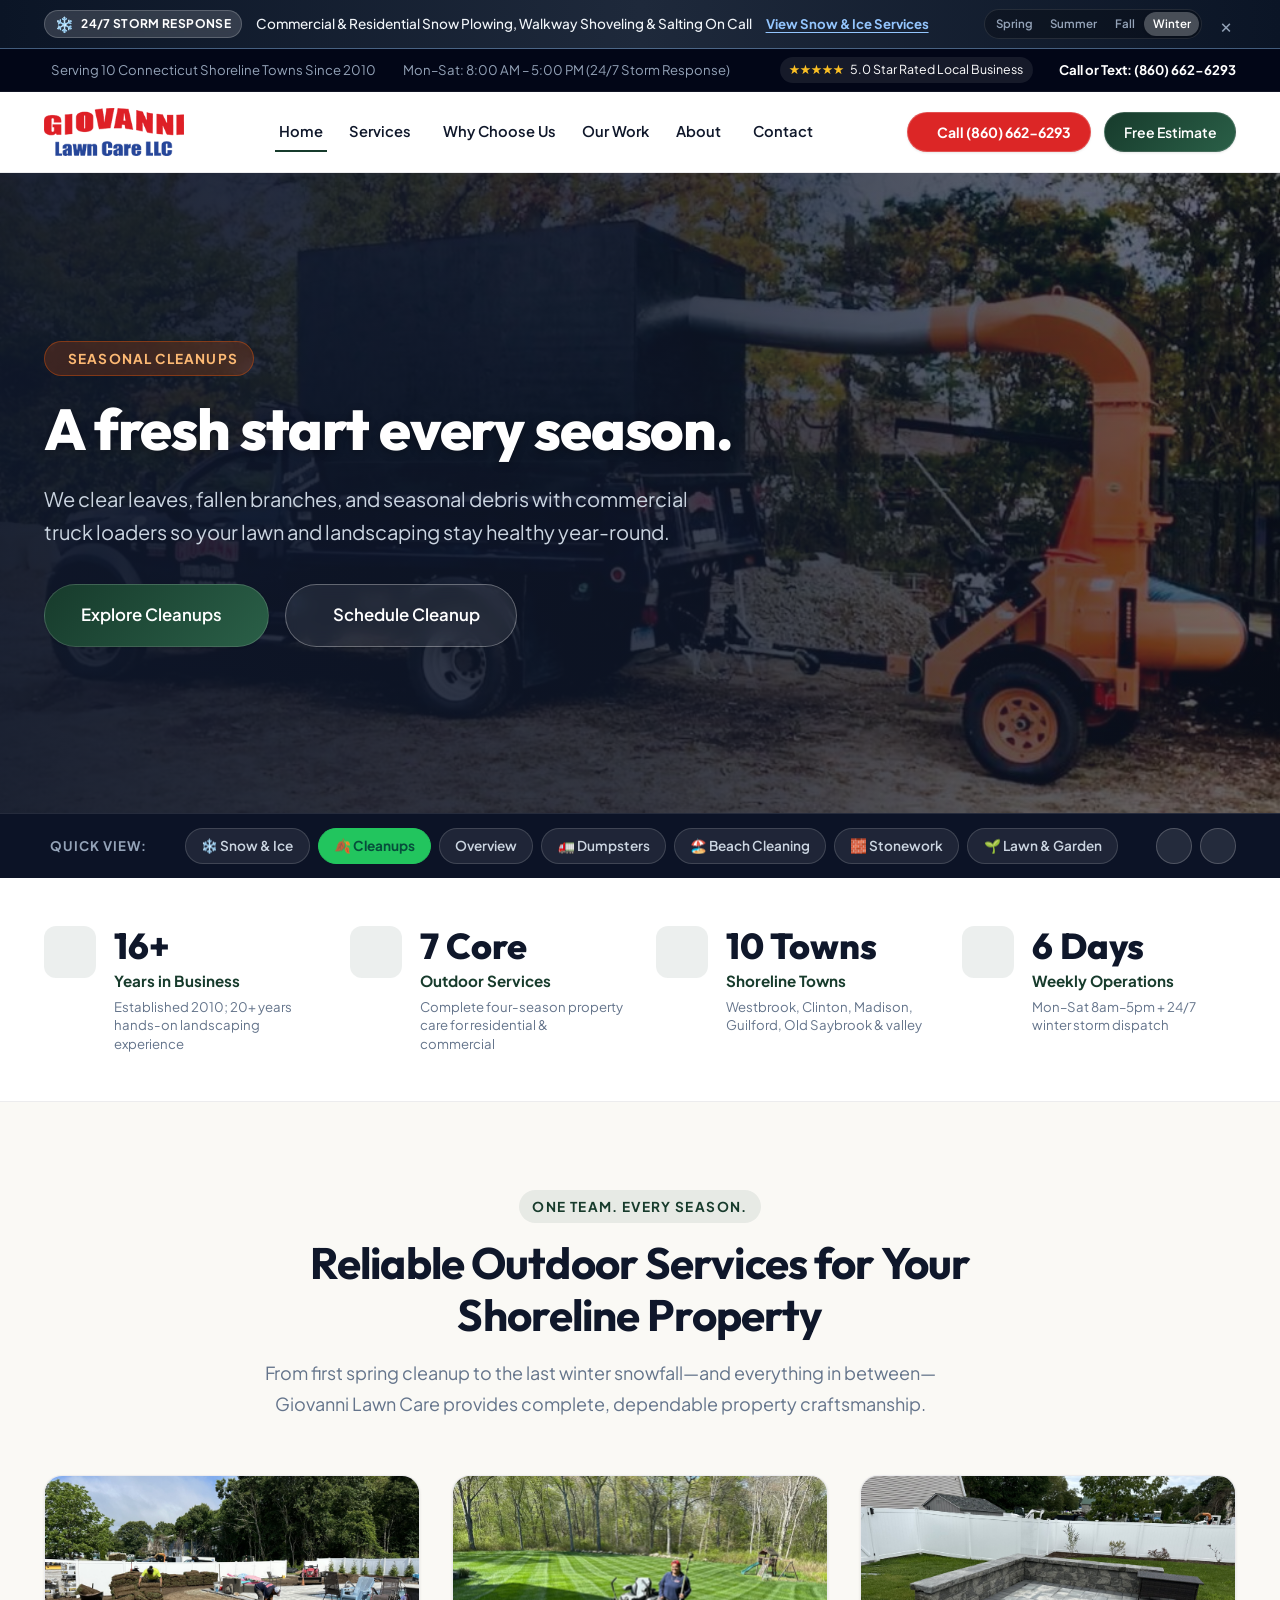
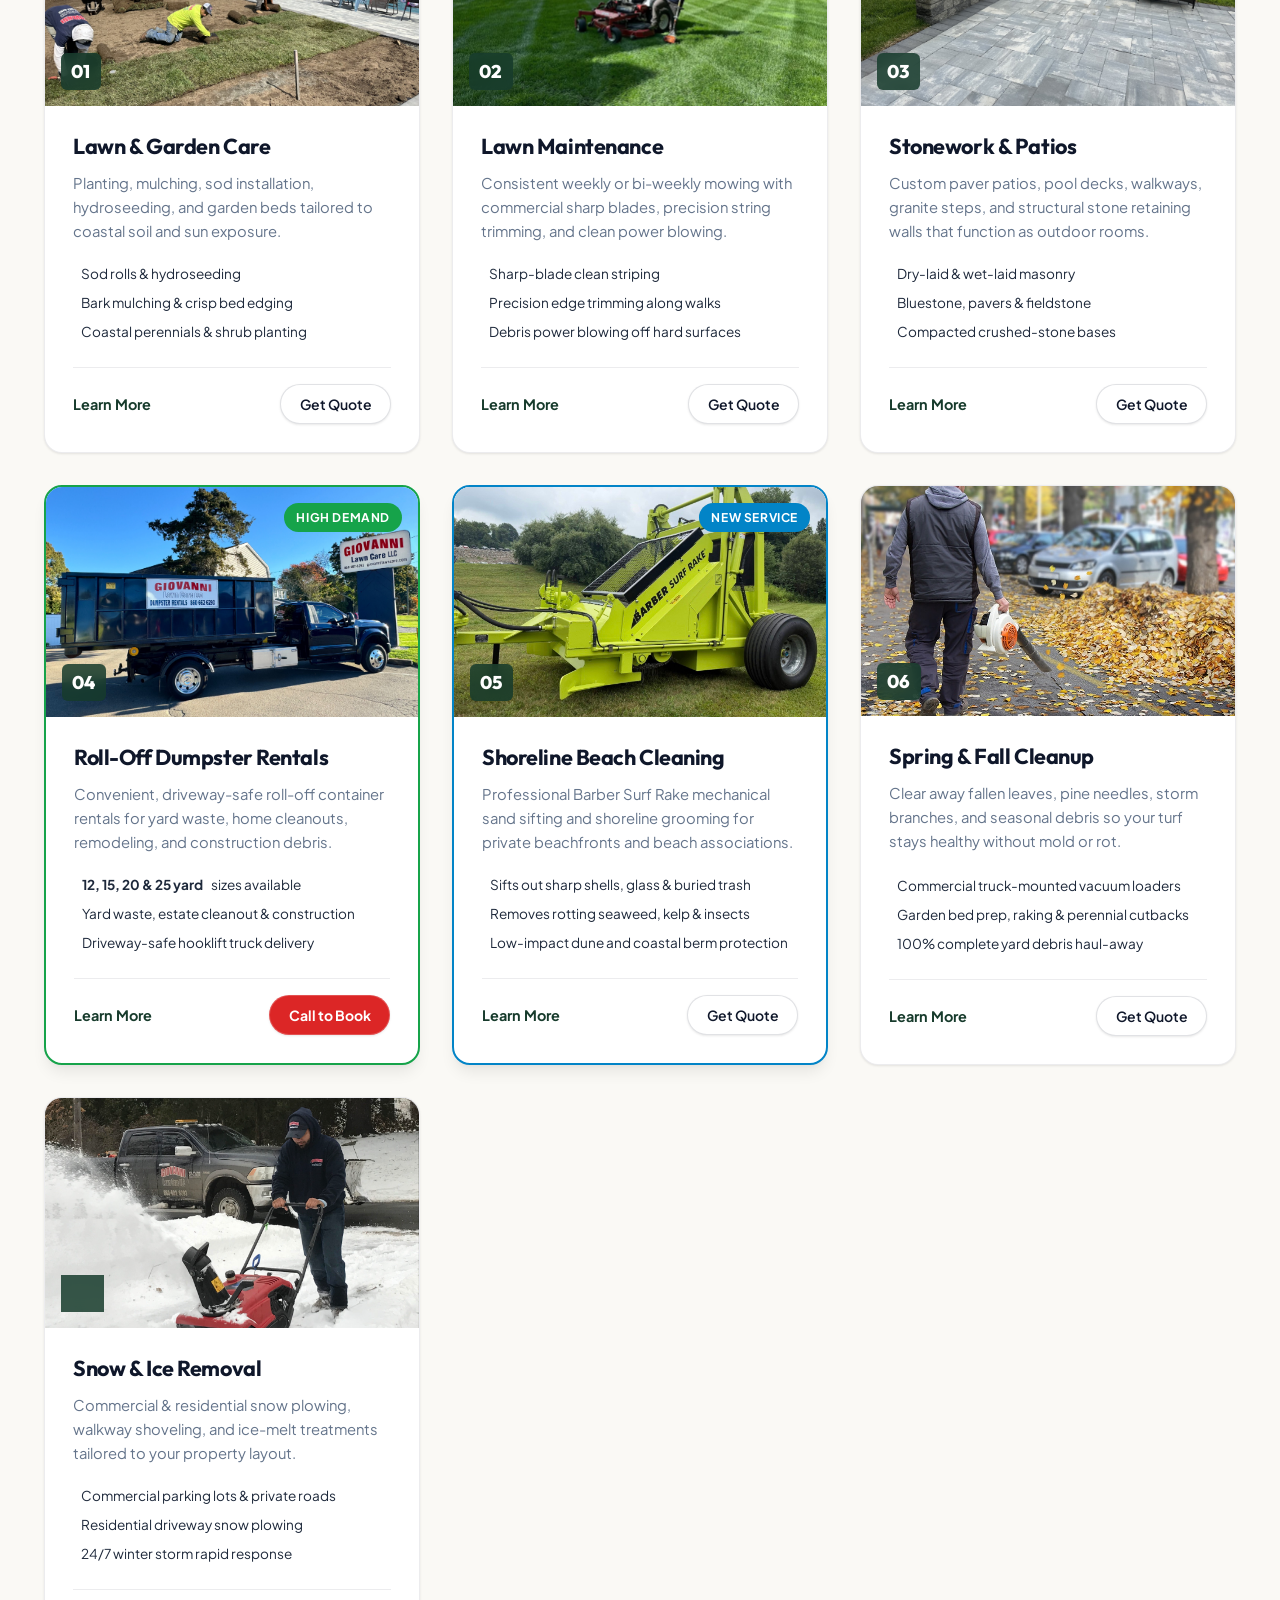
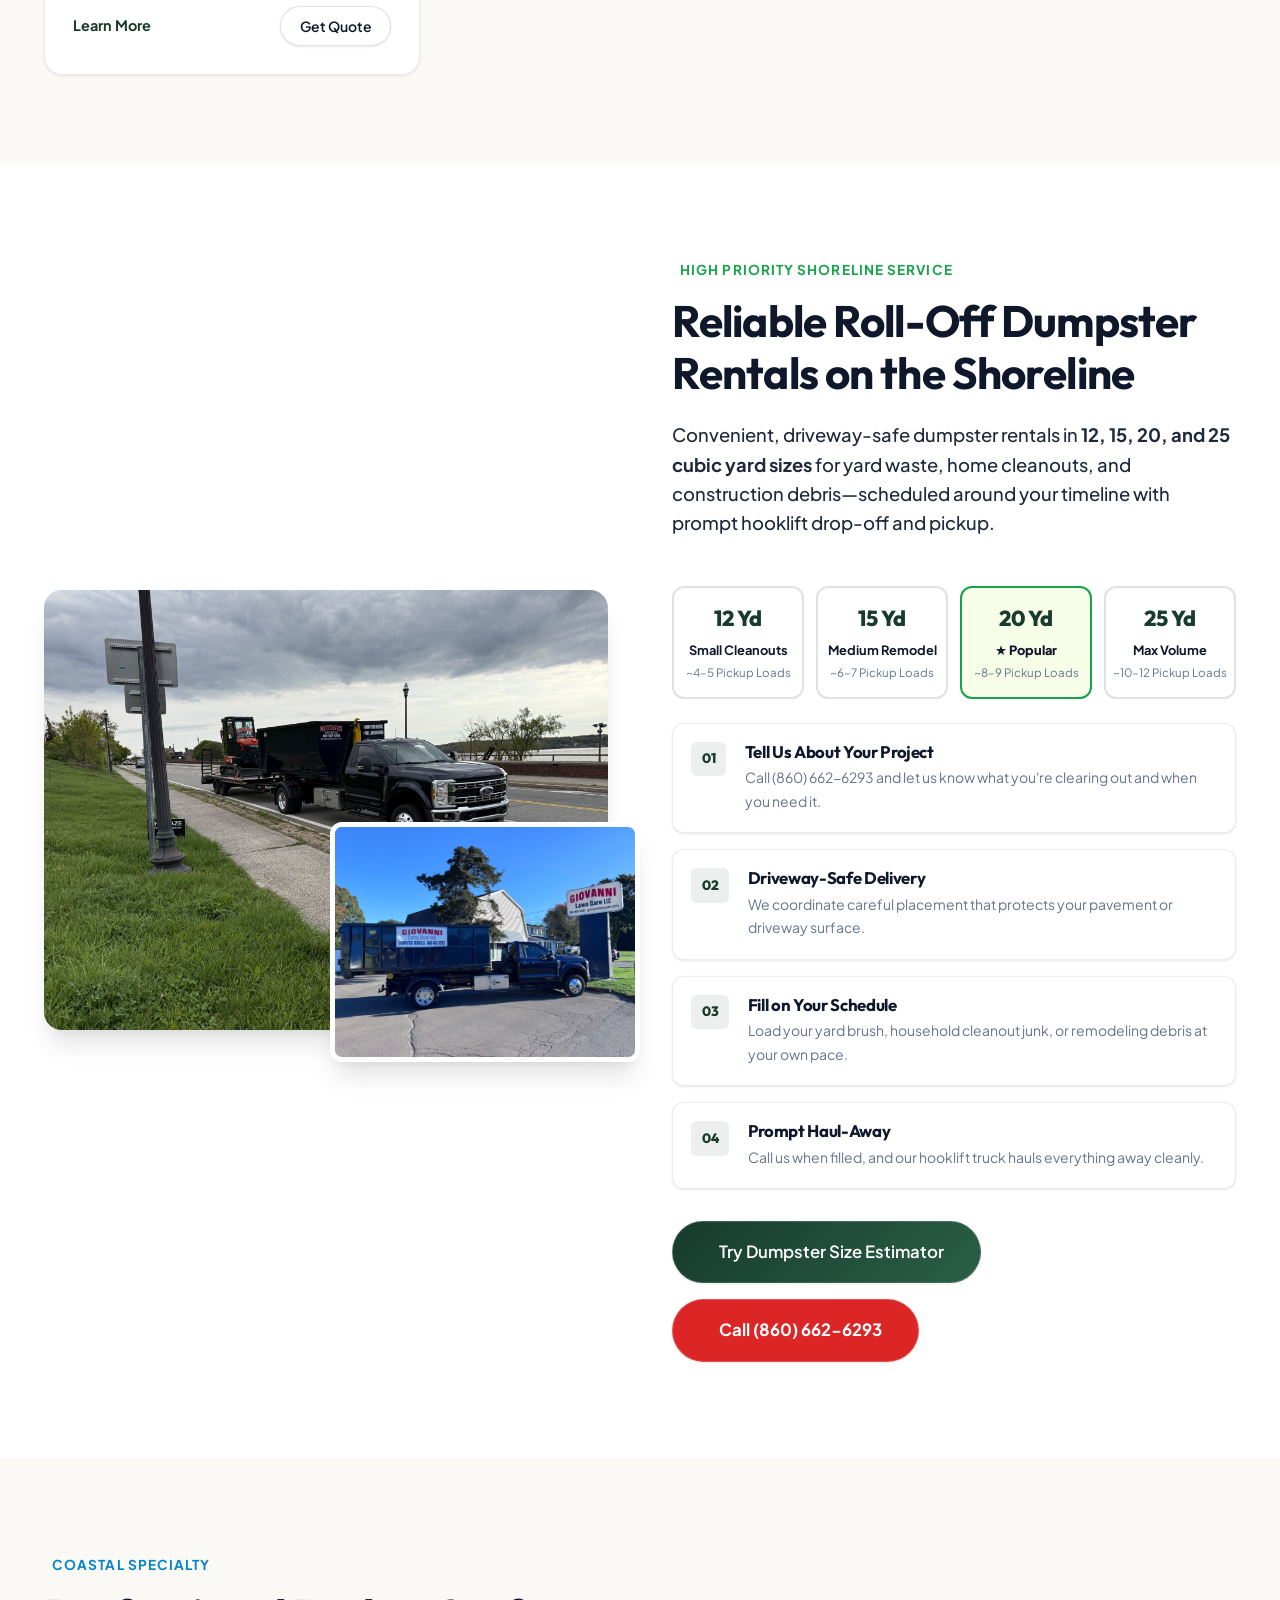
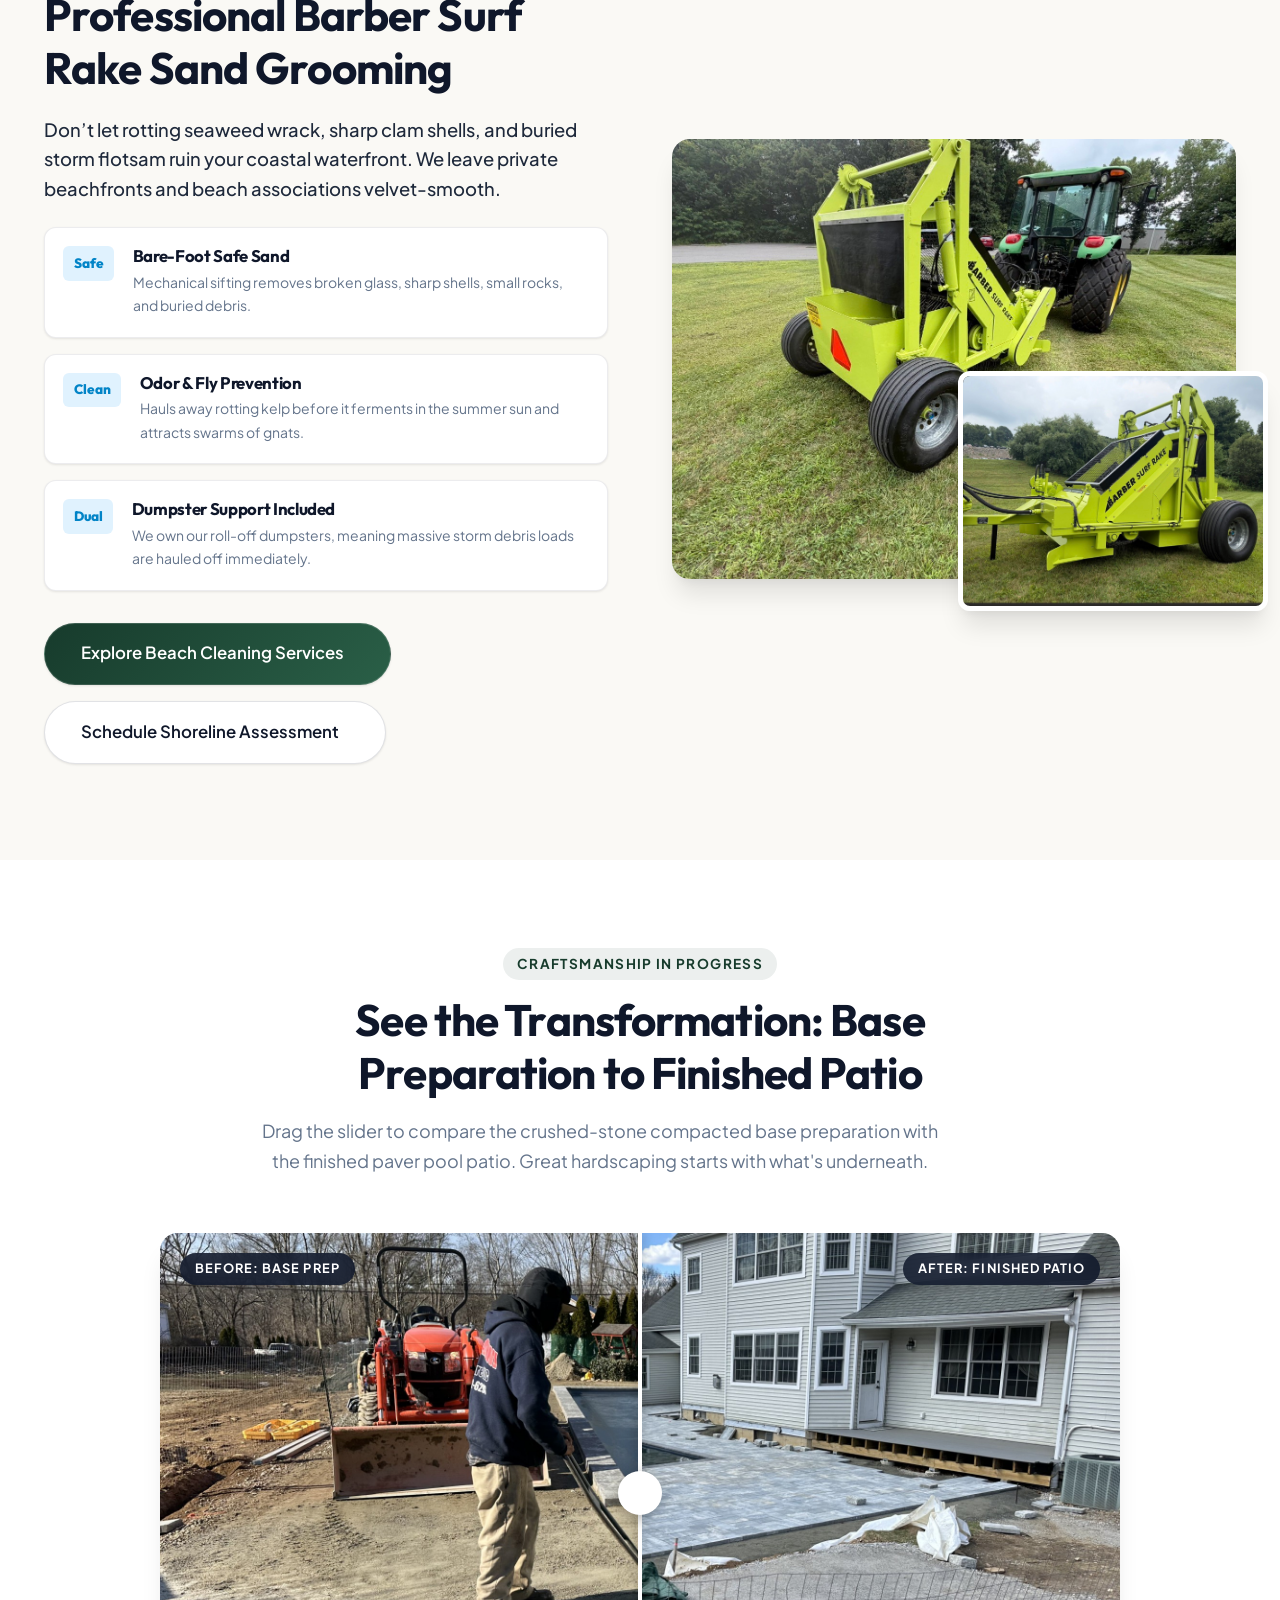
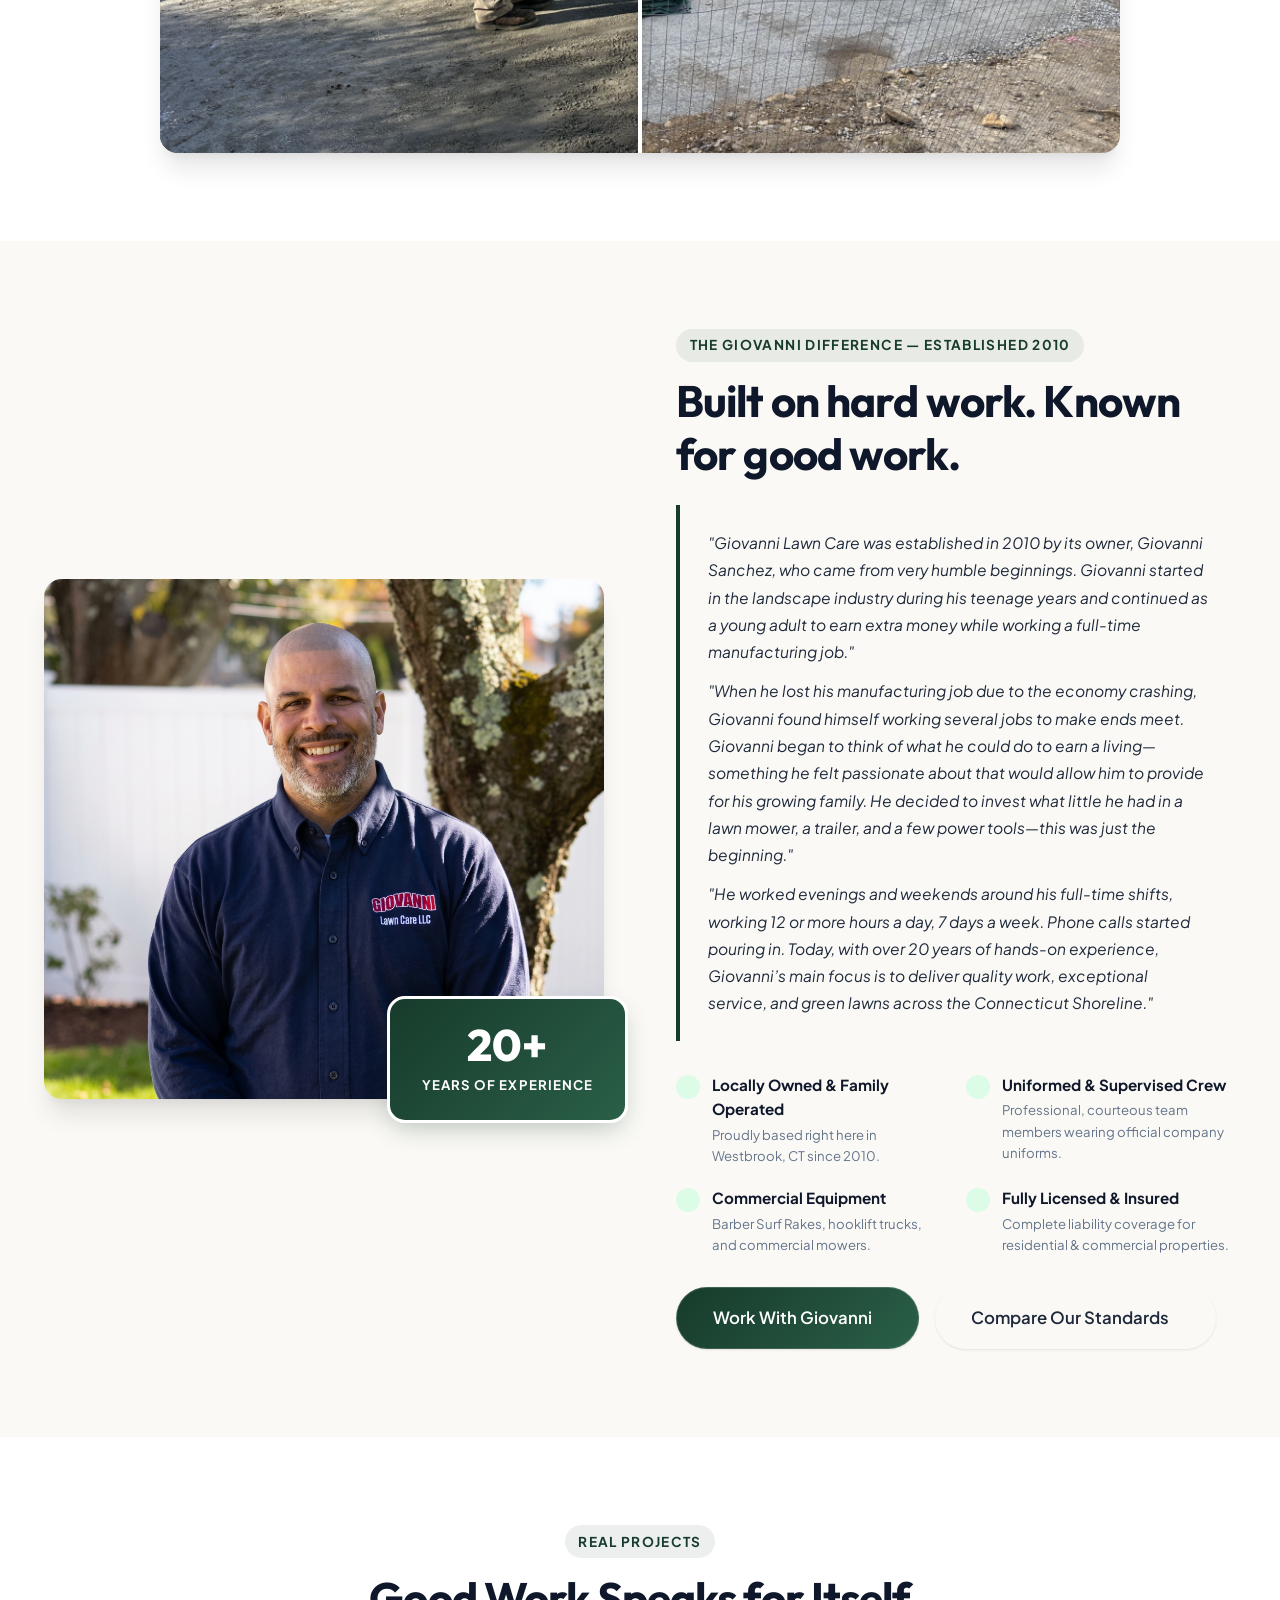
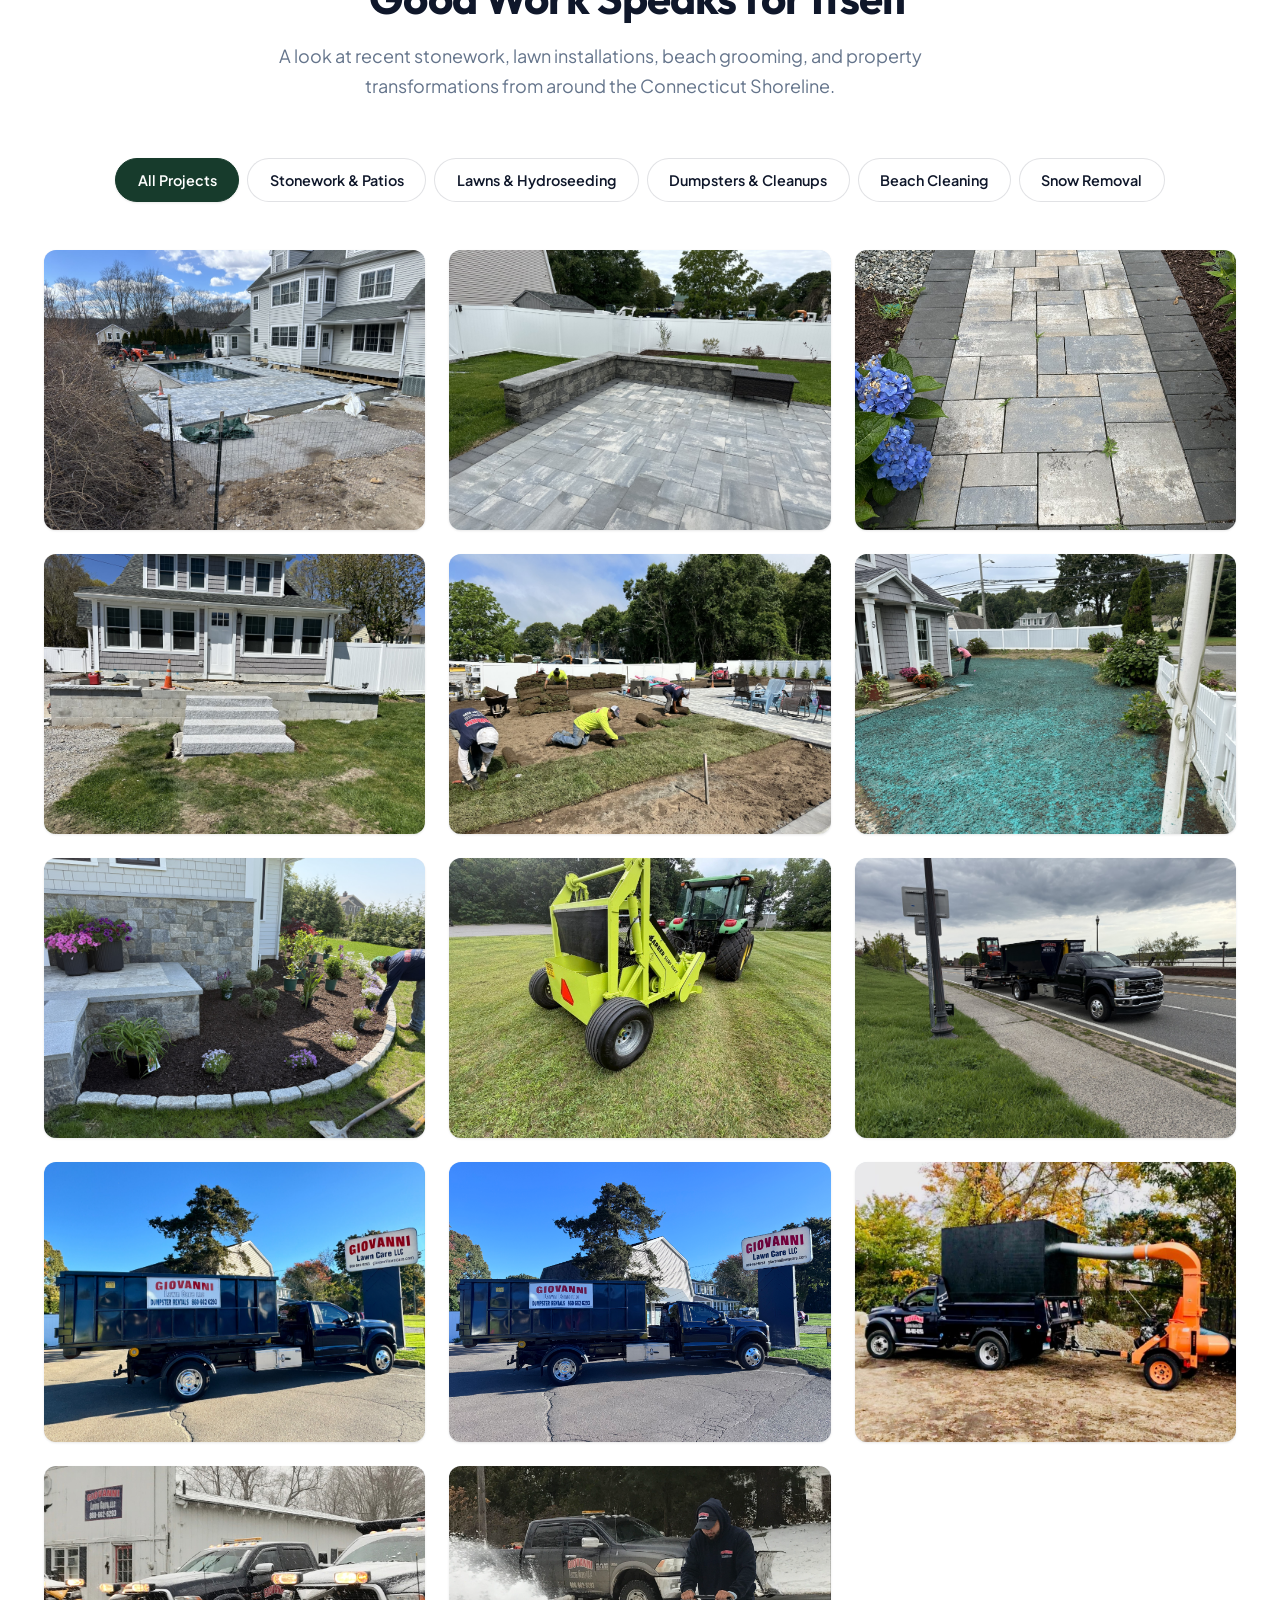
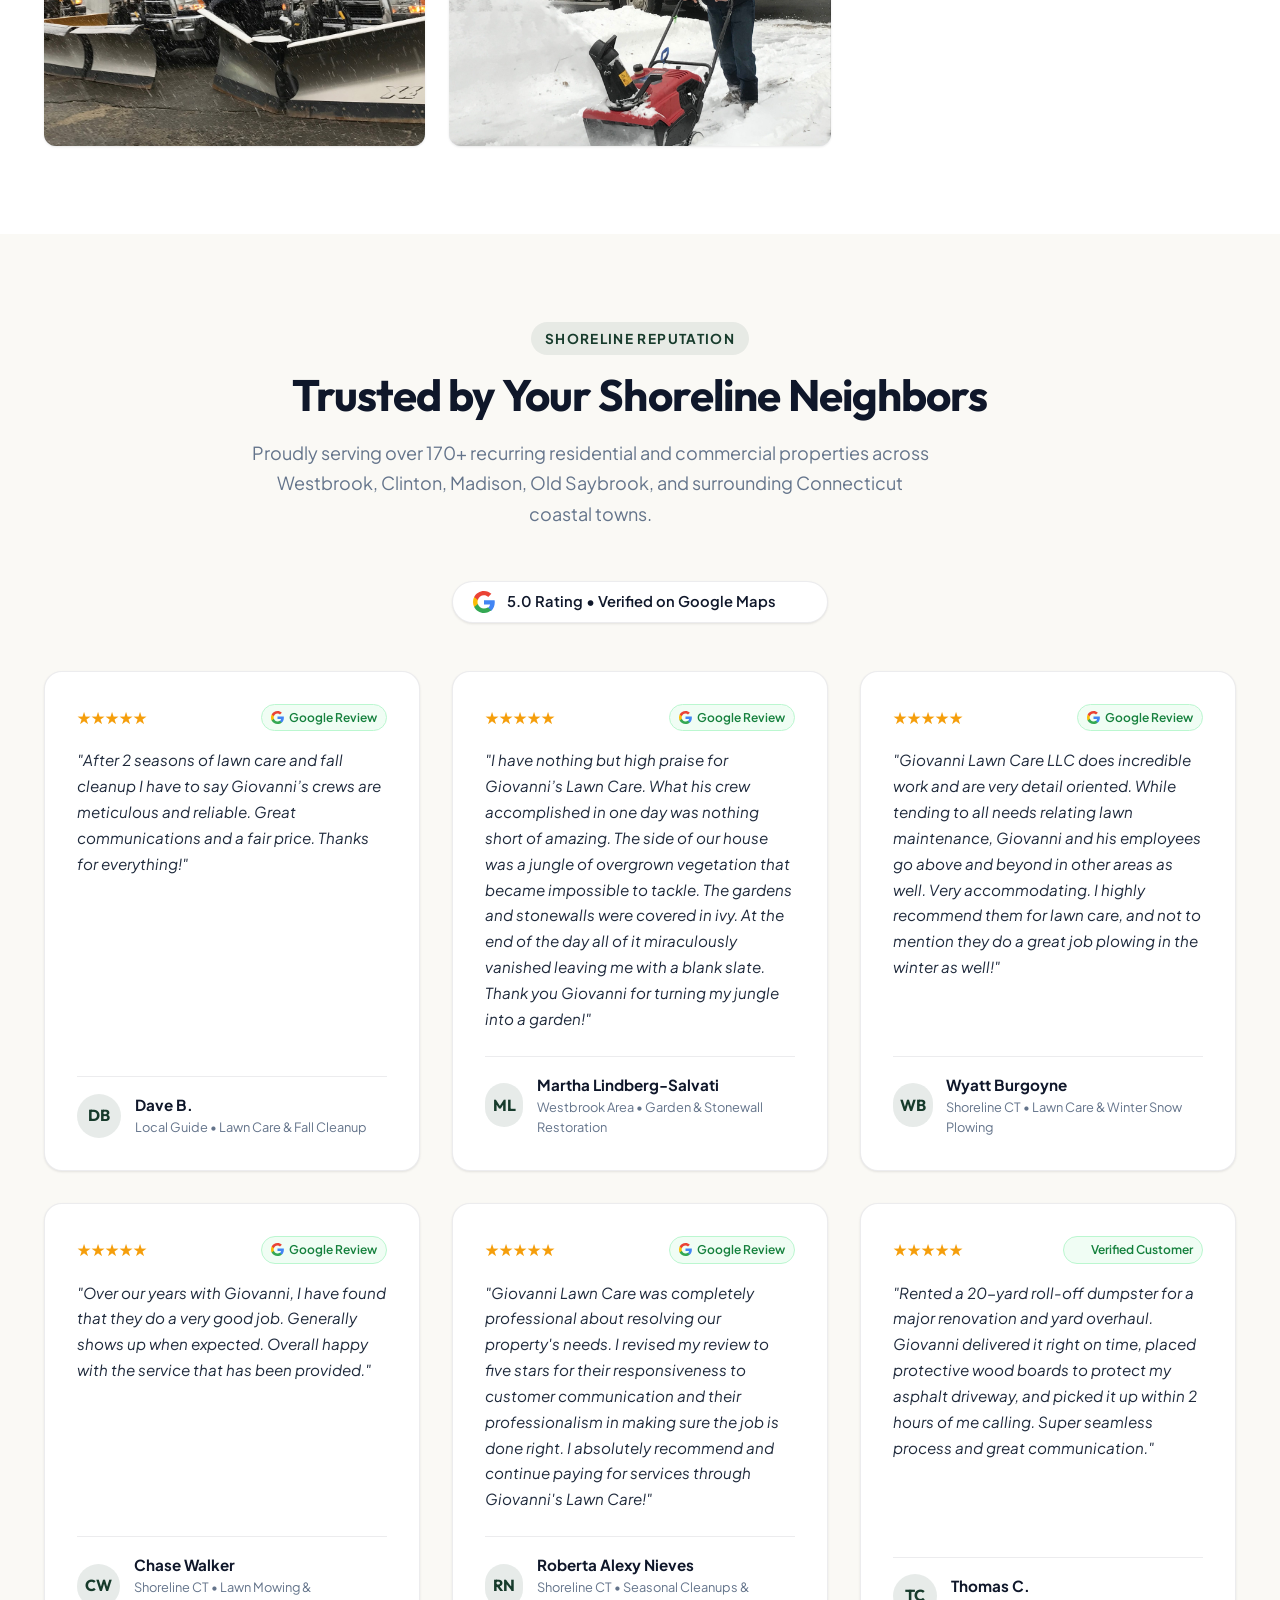
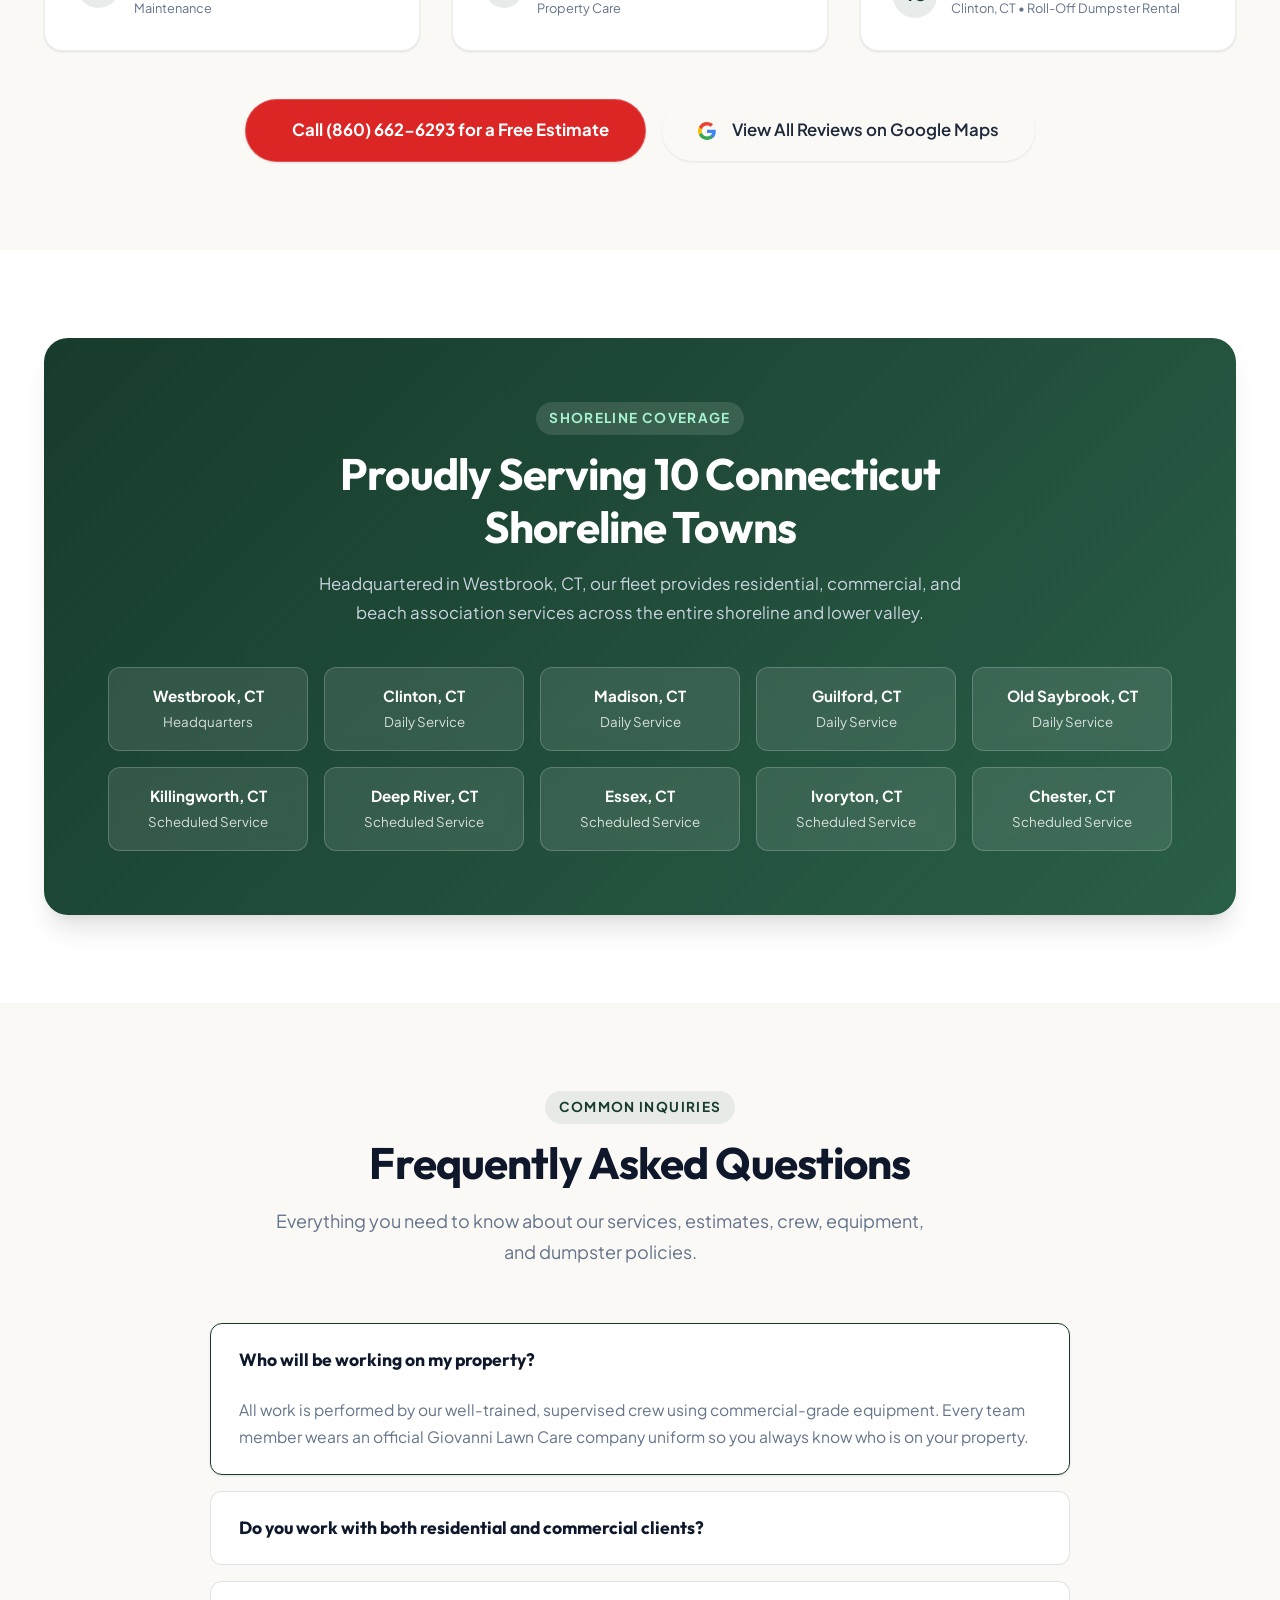
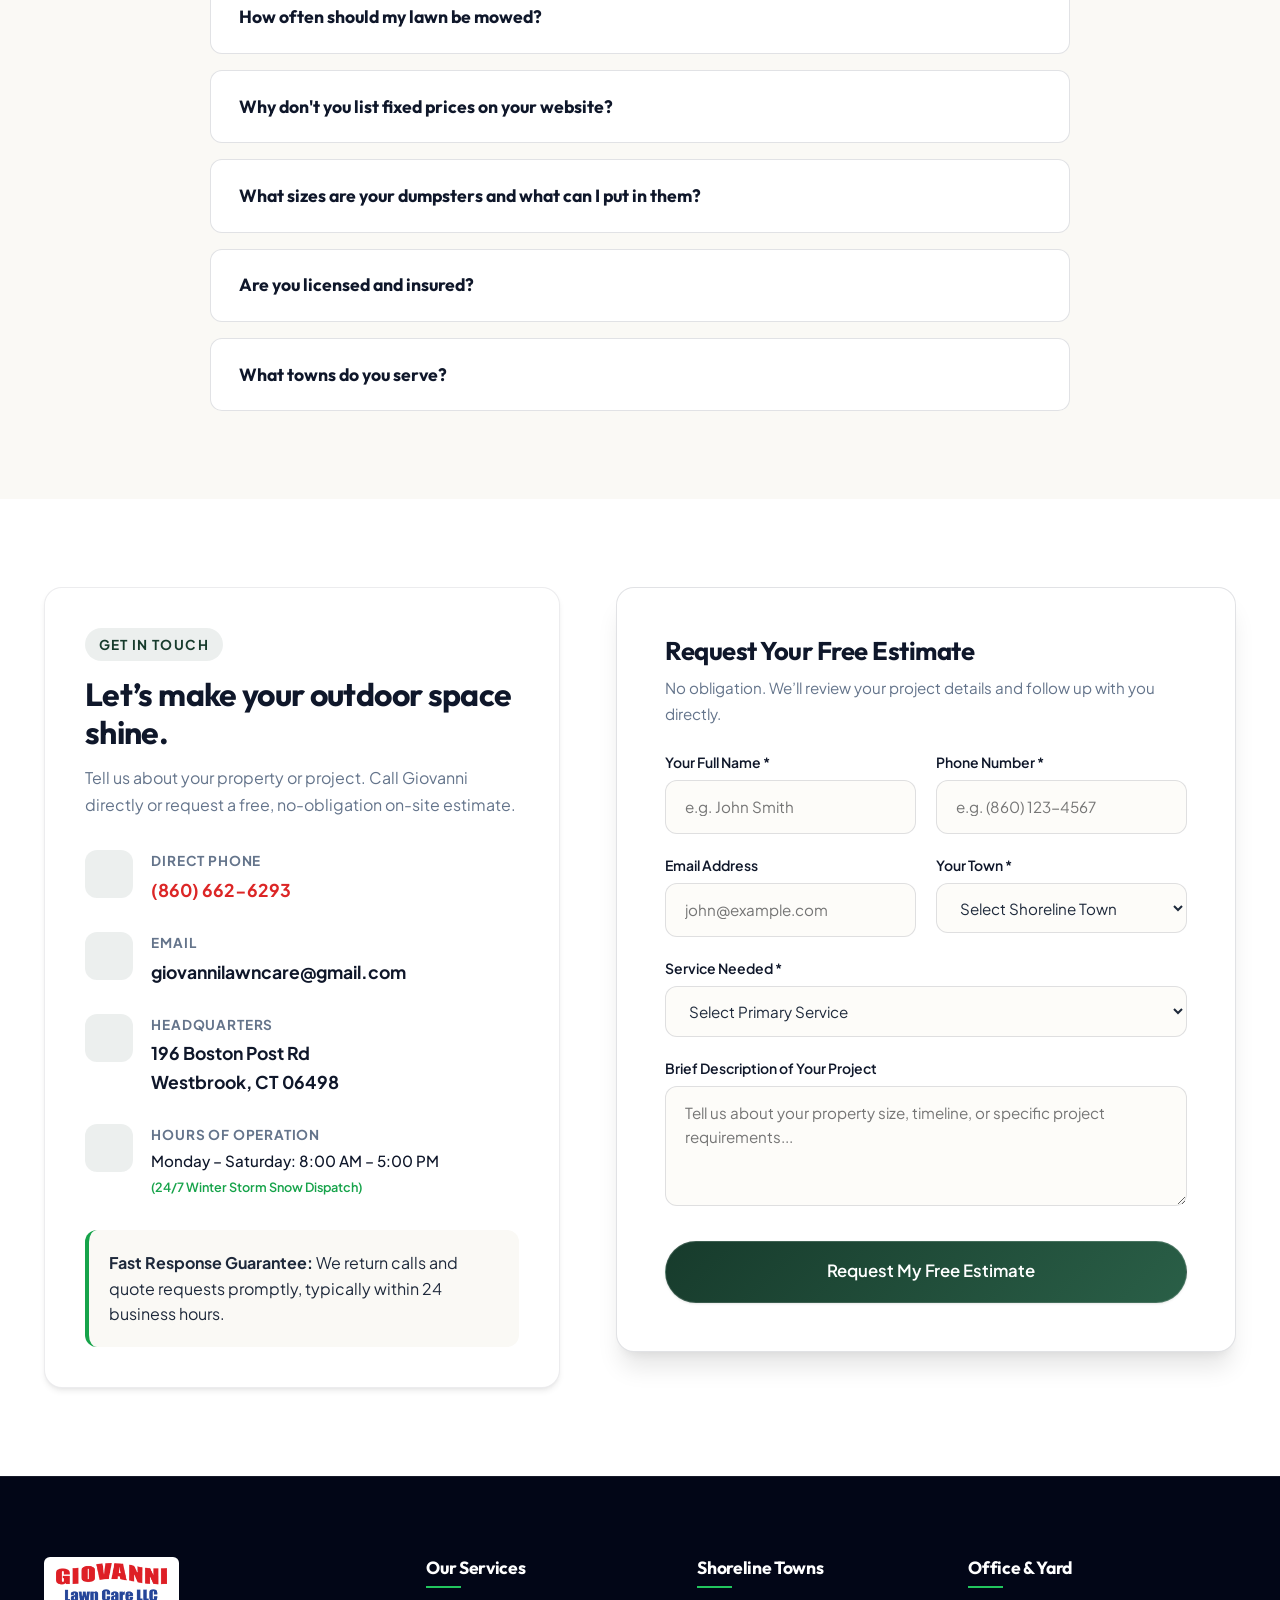
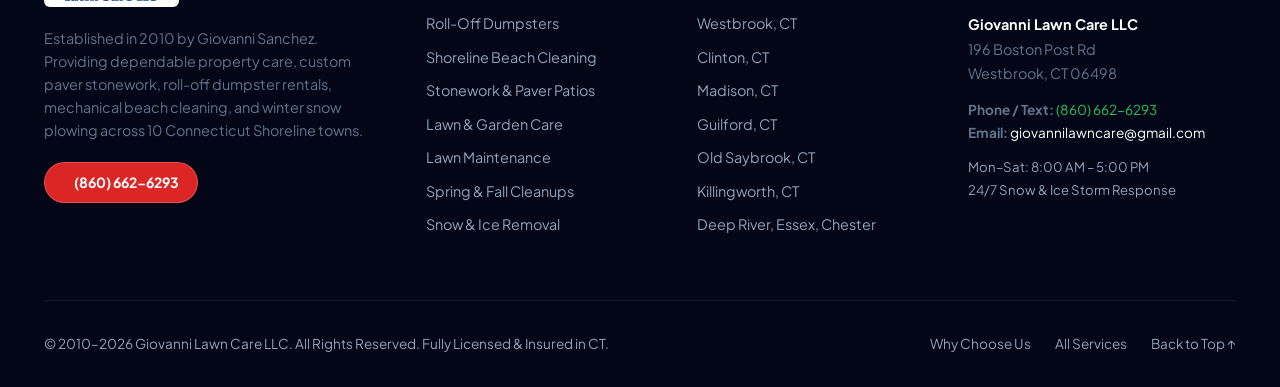
==== index.html @ c9777a57 "Refactor code structure for improved readability and maintainability" ====
<!DOCTYPE html>
<html lang="en">
<head>
  <meta charset="UTF-8">
  <meta name="viewport" content="width=device-width, initial-scale=1.0">
  <title>Giovanni Lawn Care LLC | Connecticut Shoreline Landscaping, Dumpsters & Beach Cleaning</title>
  <meta name="description" content="Giovanni Lawn Care LLC provides 4-season property care across the CT Shoreline: lawn maintenance, paver patios & stonework, roll-off dumpster rentals, mechanical beach cleaning, cleanups, and winter snow removal. Call (860) 662-6293.">
  <meta name="keywords" content="Giovanni Lawn Care, Westbrook CT landscaper, Clinton CT landscaping, Madison CT lawn care, shoreline beach cleaning Barber Surf Rake, dumpster rentals Westbrook CT, paver patios, snow removal">
  <link rel="canonical" href="https://giovannilawncare.com/">

  <!-- Google Fonts: Plus Jakarta Sans & Outfit -->
  <link rel="preconnect" href="https://fonts.googleapis.com">
  <link rel="preconnect" href="https://fonts.gstatic.com" crossorigin>
  <link href="https://fonts.googleapis.com/css2?family=Outfit:wght@400;500;600;700;800;900&family=Plus+Jakarta+Sans:wght@400;500;600;700;800&display=swap" rel="stylesheet">

  <!-- Lucide Icons (CDN) -->
  <script src="https://unpkg.com/lucide@latest"></script>

  <!-- Custom CSS -->
  <link rel="stylesheet" href="css/style.css">

  <!-- Schema.org JSON-LD Structured Data for Local Business SEO -->
  <script type="application/ld+json">
  {
    "@context": "https://schema.org",
    "@type": "HomeAndConstructionBusiness",
    "name": "Giovanni Lawn Care LLC",
    "image": "https://giovannilawncare.com/Images/LOGO-327x112-1-1.png",
    "telephone": "+1-860-662-6293",
    "email": "giovannilawncare@gmail.com",
    "address": {
      "@type": "PostalAddress",
      "streetAddress": "196 Boston Post Rd",
      "addressLocality": "Westbrook",
      "addressRegion": "CT",
      "postalCode": "06498",
      "addressCountry": "US"
    },
    "openingHoursSpecification": [
      {
        "@type": "OpeningHoursSpecification",
        "dayOfWeek": ["Monday", "Tuesday", "Wednesday", "Thursday", "Friday", "Saturday"],
        "opens": "08:00",
        "closes": "17:00"
      }
    ],
    "areaServed": [
      "Westbrook, CT", "Clinton, CT", "Madison, CT", "Guilford, CT",
      "Old Saybrook, CT", "Killingworth, CT", "Deep River, CT", "Essex, CT",
      "Ivoryton, CT", "Chester, CT"
    ],
    "founder": "Giovanni Sanchez",
    "foundingDate": "2010",
    "priceRange": "$$"
  }
  </script>
</head>
<body>

  <!-- ==========================================================================
       DYNAMIC SEASONAL ALERT BANNER
       ========================================================================== -->
  <aside class="seasonal-banner season-fall" id="seasonalBanner" data-current-season="fall" role="region" aria-label="Current Season Alert">
    <div class="container seasonal-banner-container">
      <div class="seasonal-banner-content">
        <span class="seasonal-badge" id="seasonalBadge">
          <span class="seasonal-icon" id="seasonalIcon">🍂</span>
          <span class="seasonal-label" id="seasonalLabel">Fall Property Care</span>
        </span>
        <span class="seasonal-message" id="seasonalMessage">
          Curbside Leaf Vacuuming, Yard Cleanups & Roll-Off Dumpster Rentals Filling Up Fast
        </span>
        <a href="spring-fall-cleanup.html" class="seasonal-cta" id="seasonalCta">
          <span id="seasonalCtaText">Schedule Fall Cleanup</span>
          <i data-lucide="arrow-right" class="seasonal-cta-arrow"></i>
        </a>
      </div>
      
      <div class="seasonal-controls">
        <div class="season-switcher" title="Preview different seasonal modes">
          <button type="button" class="season-switch-btn" data-switch="spring" aria-label="Preview Spring">Spring</button>
          <button type="button" class="season-switch-btn" data-switch="summer" aria-label="Preview Summer">Summer</button>
          <button type="button" class="season-switch-btn active" data-switch="fall" aria-label="Preview Fall">Fall</button>
          <button type="button" class="season-switch-btn" data-switch="winter" aria-label="Preview Winter">Winter</button>
        </div>
        <button type="button" class="seasonal-banner-close" id="seasonalClose" aria-label="Dismiss seasonal banner">
          &times;
        </button>
      </div>
    </div>
  </aside>

  <!-- ==========================================================================
       TOP UTILITY BAR
       ========================================================================== -->
  <aside class="top-bar" aria-label="Announcement & Quick Contact">
    <div class="container">
      <div class="top-bar-inner">
        <div class="top-bar-left">
          <span class="top-bar-item">
            <i data-lucide="map-pin"></i> Serving 10 Connecticut Shoreline Towns Since 2010
          </span>
          <span class="top-bar-item">
            <i data-lucide="clock"></i> Mon–Sat: 8:00 AM – 5:00 PM (24/7 Storm Response)
          </span>
        </div>
        <div class="top-bar-right">
          <div class="review-badge-mini">
            <span class="stars">★★★★★</span>
            <span>5.0 Star Rated Local Business</span>
          </div>
          <a href="tel:+18606626293" class="top-bar-phone" id="topBarPhone">
            <i data-lucide="phone-call"></i> Call or Text: (860) 662-6293
          </a>
        </div>
      </div>
    </div>
  </aside>

  <!-- ==========================================================================
       STICKY MAIN NAVIGATION HEADER
       ========================================================================== -->
  <header class="main-header" id="mainHeader">
    <div class="container">
      <nav class="nav-container" aria-label="Main Navigation">
        <!-- Logo -->
        <a href="index.html" class="logo-wrapper" aria-label="Giovanni Lawn Care LLC Home">
          <img src="Images/LOGO-327x112-1-1.png" alt="Giovanni Lawn Care LLC Logo" class="logo-img" width="160" height="55">
        </a>

        <!-- Desktop Menu -->
        <ul class="nav-menu">
          <li class="nav-item">
            <a href="index.html" class="nav-link active">Home</a>
          </li>
          <li class="nav-item">
            <a href="#services" class="nav-link">
              Services <i data-lucide="chevron-down"></i>
            </a>
            <div class="dropdown-menu">
              <a href="dumpster-rentals.html" class="dropdown-link">
                <span>Roll-Off Dumpster Rentals</span>
                <span class="badge-featured">Popular</span>
              </a>
              <a href="beach-cleaning.html" class="dropdown-link">
                <span>Shoreline Beach Cleaning</span>
                <span class="badge-new">New</span>
              </a>
              <a href="stonework.html" class="dropdown-link">
                <span>Stonework & Paver Patios</span>
              </a>
              <a href="lawn-garden-care.html" class="dropdown-link">
                <span>Lawn & Garden Care</span>
              </a>
              <a href="lawn-maintenance.html" class="dropdown-link">
                <span>Lawn Maintenance</span>
              </a>
              <a href="spring-fall-cleanup.html" class="dropdown-link">
                <span>Spring & Fall Cleanup</span>
              </a>
              <a href="snow-ice-removal.html" class="dropdown-link">
                <span>Snow & Ice Removal</span>
              </a>
            </div>
          </li>
          <li class="nav-item">
            <a href="why-choose-us.html" class="nav-link">Why Choose Us</a>
          </li>
          <li class="nav-item">
            <a href="#work" class="nav-link">Our Work</a>
          </li>
          <li class="nav-item">
            <a href="#about" class="nav-link">
              About <i data-lucide="chevron-down"></i>
            </a>
            <div class="dropdown-menu">
              <a href="#about" class="dropdown-link">
                <span>Giovanni's Story</span>
                <span class="badge-new">Est. 2010</span>
              </a>
              <a href="#reviews" class="dropdown-link">
                <span>Customer Reviews</span>
                <span class="badge-featured">5.0 ★</span>
              </a>
              <a href="#faq" class="dropdown-link">
                <span>Frequently Asked Questions</span>
              </a>
            </div>
          </li>
          <li class="nav-item">
            <a href="#contact" class="nav-link">Contact</a>
          </li>
        </ul>

        <!-- Header Actions -->
        <div class="header-actions">
          <a href="tel:+18606626293" class="btn btn-call btn-sm" id="headerCallBtn" aria-label="Call Giovanni Lawn Care">
            <i data-lucide="phone"></i> Call (860) 662-6293
          </a>
          <a href="#contact" class="btn btn-primary btn-sm" id="headerQuoteBtn">
            Free Estimate
          </a>
          <button class="mobile-toggle" aria-label="Open mobile navigation menu" id="mobileMenuToggle">
            <i data-lucide="menu"></i>
          </button>
        </div>
      </nav>
    </div>
  </header>

  <!-- ==========================================================================
       MOBILE NAVIGATION DRAWER
       ========================================================================== -->
  <div class="mobile-nav-backdrop" id="mobileBackdrop"></div>
  <aside class="mobile-nav" id="mobileNavDrawer" aria-label="Mobile Navigation">
    <div class="mobile-nav-header">
      <img src="Images/LOGO-327x112-1-1.png" alt="Giovanni Lawn Care LLC Logo" style="height: 38px; width: auto;">
      <button class="mobile-nav-close" id="mobileMenuClose" aria-label="Close menu">
        <i data-lucide="x"></i>
      </button>
    </div>

    <nav class="mobile-nav-links">
      <a href="index.html" class="mobile-nav-link active">Home</a>
      <span class="mobile-nav-link" style="color: var(--primary); font-weight: 700;">Services</span>
      <div class="mobile-services-list">
        <a href="dumpster-rentals.html">🚛 Roll-Off Dumpster Rentals (Featured)</a>
        <a href="beach-cleaning.html">🏖️ Shoreline Beach Cleaning (New)</a>
        <a href="stonework.html">🧱 Stonework & Paver Patios</a>
        <a href="lawn-garden-care.html">🌱 Lawn & Garden Care</a>
        <a href="lawn-maintenance.html">✂️ Weekly Lawn Maintenance</a>
        <a href="spring-fall-cleanup.html">🍂 Spring & Fall Cleanup</a>
        <a href="snow-ice-removal.html">❄️ Snow & Ice Removal</a>
      </div>
      <a href="why-choose-us.html" class="mobile-nav-link" style="color: var(--primary); font-weight: 700;">⭐ Why Choose Us (Comparison)</a>
      <a href="#about" class="mobile-nav-link">About Giovanni</a>
      <a href="#work" class="mobile-nav-link">Before & After Work</a>
      <a href="#reviews" class="mobile-nav-link">Customer Reviews</a>
      <a href="#faq" class="mobile-nav-link">FAQs</a>
      <a href="#contact" class="mobile-nav-link">Contact & Quote</a>
    </nav>

    <div class="mobile-nav-contact">
      <a href="tel:+18606626293" class="btn btn-call" style="width: 100%;">
        <i data-lucide="phone"></i> Call or Text (860) 662-6293
      </a>
      <a href="#contact" class="btn btn-primary" style="width: 100%;">
        <i data-lucide="calendar"></i> Request Free Estimate
      </a>
      <div style="font-size: 0.85rem; color: var(--text-muted); text-align: center; margin-top: 0.5rem;">
        196 Boston Post Rd, Westbrook, CT 06498
      </div>
    </div>
  </aside>

  <!-- ==========================================================================
       HERO SECTION WITH SEASONAL SLIDESHOW
       ========================================================================== -->
  <section class="hero-section" id="hero">
    <div class="hero-slider-wrap">

      <!-- Slide 1: Current Season — Spring & Fall Cleanup -->
      <article class="hero-slide active" data-season="cleanup">
        <img src="Images/IMG_1567-Medium-1024x738-1.jpg" alt="Giovanni Ram dump truck with commercial leaf vacuum setup" class="hero-bg-img">
        <div class="hero-overlay"></div>
        <div class="container">
          <div class="hero-content">
            <span class="hero-tag" style="background: rgba(234, 88, 12, 0.2); color: #fdba74; border-color: rgba(234, 88, 12, 0.4);">
              <i data-lucide="wind"></i> Seasonal Cleanups
            </span>
            <h2 class="hero-title">A fresh start every season.</h2>
            <p class="hero-desc">
              We clear leaves, fallen branches, and seasonal debris with commercial truck loaders so your lawn and landscaping stay healthy year-round.
            </p>
            <div class="hero-actions">
              <a href="spring-fall-cleanup.html" class="btn btn-primary btn-lg">
                Explore Cleanups <i data-lucide="arrow-right"></i>
              </a>
              <a href="tel:+18606626293" class="btn btn-outline-white btn-lg">
                <i data-lucide="phone"></i> Schedule Cleanup
              </a>
            </div>
          </div>
        </div>
      </article>

      <!-- Slide 2: Main Overview -->
      <article class="hero-slide" data-season="overview">
        <img src="Images/IMG_4633%20(Custom).JPG" alt="Giovanni Sanchez mowing lush green lawn with commercial zero turn mower" class="hero-bg-img">
        <div class="hero-overlay"></div>
        <div class="container">
          <div class="hero-content">
            <span class="hero-tag">
              <i data-lucide="shield-check"></i> Serving the Shoreline Since 2010
            </span>
            <h1 class="hero-title">A better yard starts right here.</h1>
            <p class="hero-desc">
              From a beautifully kept lawn to a brand-new outdoor patio, Barber Surf Rake beach grooming, or roll-off dumpster rental, Giovanni Lawn Care brings dependable service and thoughtful craftsmanship to homes and businesses across Connecticut’s Shoreline.
            </p>
            <div class="hero-actions">
              <a href="tel:+18606626293" class="btn btn-call btn-lg">
                <i data-lucide="phone-call"></i> Call (860) 662-6293
              </a>
              <a href="#contact" class="btn btn-outline-white btn-lg">
                Request Free Quote <i data-lucide="arrow-right"></i>
              </a>
            </div>
          </div>
        </div>
      </article>

      <!-- Slide 3: Dumpster Rentals (High Priority SEO) -->
      <article class="hero-slide" data-season="dumpsters">
        <img src="Images/Dumpster_Rentals_Truck_Trailer_01.jpg" alt="Giovanni Lawn Care hooklift dumpster truck on Connecticut shoreline road" class="hero-bg-img">
        <div class="hero-overlay"></div>
        <div class="container">
          <div class="hero-content">
            <span class="hero-tag" style="background: rgba(220, 38, 38, 0.2); color: #fca5a5; border-color: rgba(220, 38, 38, 0.4);">
              <i data-lucide="truck"></i> Featured Shoreline Service
            </span>
            <h2 class="hero-title">Roll-off dumpsters, delivered on your schedule.</h2>
            <p class="hero-desc">
              Convenient, driveway-safe dumpster rentals in 12, 15, 20 & 25 yard sizes for yard debris, home cleanouts, and construction or remodeling projects across Westbrook, Clinton, Madison, and surrounding towns.
            </p>
            <div class="hero-actions">
              <a href="dumpster-rentals.html" class="btn btn-accent btn-lg">
                Explore Dumpster Rentals <i data-lucide="arrow-right"></i>
              </a>
              <a href="tel:+18606626293" class="btn btn-outline-white btn-lg">
                <i data-lucide="phone"></i> Call for Dumpster Delivery
              </a>
            </div>
          </div>
        </div>
      </article>

      <!-- Slide 4: Shoreline Beach Cleaning (High Priority SEO) -->
      <article class="hero-slide" data-season="beach">
        <img src="Images/Beach_Cleaning_Barber_Surf_Rake_Tractor.jpeg" alt="Barber Surf Rake Beach Cleaning Tractor on Connecticut shoreline" class="hero-bg-img">
        <div class="hero-overlay"></div>
        <div class="container">
          <div class="hero-content">
            <span class="hero-tag" style="background: rgba(14, 165, 233, 0.2); color: #7dd3fc; border-color: rgba(14, 165, 233, 0.4);">
              <i data-lucide="waves"></i> Coastal Beach Grooming
            </span>
            <h2 class="hero-title">Cleaner sand, better shoreline.</h2>
            <p class="hero-desc">
              Professional mechanical sand sifting and grooming with our Barber Surf Rake for private beachfronts and Connecticut beach associations. Bare-foot safe, odor-free, and storm-ready.
            </p>
            <div class="hero-actions">
              <a href="beach-cleaning.html" class="btn btn-accent btn-lg">
                Explore Beach Cleaning <i data-lucide="arrow-right"></i>
              </a>
              <a href="#contact" class="btn btn-outline-white btn-lg">
                Book Shoreline Assessment <i data-lucide="arrow-right"></i>
              </a>
            </div>
          </div>
        </div>
      </article>

      <!-- Slide 5: Stonework & Hardscaping -->
      <article class="hero-slide" data-season="stonework">
        <img src="Images/Stonework_Pool_Paver_Patio_Overview.jpg" alt="Completed paver patio around in-ground pool built by Giovanni Lawn Care" class="hero-bg-img">
        <div class="hero-overlay"></div>
        <div class="container">
          <div class="hero-content">
            <span class="hero-tag">
              <i data-lucide="hammer"></i> Masonry & Hardscaping
            </span>
            <h2 class="hero-title">Outdoor living, built to last.</h2>
            <p class="hero-desc">
              Custom paver patios, pool surrounds, walkways, granite steps, and structural retaining walls designed around the way you live outside.
            </p>
            <div class="hero-actions">
              <a href="stonework.html" class="btn btn-primary btn-lg">
                Explore Stonework <i data-lucide="arrow-right"></i>
              </a>
              <a href="#contact" class="btn btn-outline-white btn-lg">
                Get Patio Estimate <i data-lucide="arrow-right"></i>
              </a>
            </div>
          </div>
        </div>
      </article>

      <!-- Slide 6: Lawn & Garden Care -->
      <article class="hero-slide" data-season="lawn">
        <img src="Images/Lawn_Garden_Care_Planting_Mulching.jpeg" alt="Giovanni crew installing flower garden beds and fresh mulch" class="hero-bg-img">
        <div class="hero-overlay"></div>
        <div class="container">
          <div class="hero-content">
            <span class="hero-tag">
              <i data-lucide="sprout"></i> Complete Garden Care
            </span>
            <h2 class="hero-title">Gardens that grow with pride.</h2>
            <p class="hero-desc">
              Planting, mulching, sod installation, hydroseeding, and custom garden beds tailored to Connecticut Shoreline coastal soils.
            </p>
            <div class="hero-actions">
              <a href="lawn-garden-care.html" class="btn btn-accent btn-lg">
                Explore Lawn & Garden <i data-lucide="arrow-right"></i>
              </a>
              <a href="#contact" class="btn btn-outline-white btn-lg">
                Request Garden Design <i data-lucide="arrow-right"></i>
              </a>
            </div>
          </div>
        </div>
      </article>

      <!-- Slide 7: Snow & Ice Removal -->
      <article class="hero-slide" data-season="winter">
        <img src="Images/IMG_1853-Custom.jpg" alt="Fleet of Giovanni snow plow trucks lined up ready for winter storm response" class="hero-bg-img">
        <div class="hero-overlay"></div>
        <div class="container">
          <div class="hero-content">
            <span class="hero-tag" style="background: rgba(59, 130, 246, 0.2); color: #93c5fd; border-color: rgba(59, 130, 246, 0.4);">
              <i data-lucide="snowflake"></i> 24/7 Winter Response
            </span>
            <h2 class="hero-title">Ready when winter hits.</h2>
            <p class="hero-desc">
              Dependable commercial and residential snow plowing, walkway clearing, salting, and ice control tailored to your property layout.
            </p>
            <div class="hero-actions">
              <a href="snow-ice-removal.html" class="btn btn-primary btn-lg">
                Explore Snow Removal <i data-lucide="arrow-right"></i>
              </a>
              <a href="tel:+18606626293" class="btn btn-outline-white btn-lg">
                <i data-lucide="phone"></i> Winter Dispatch Call
              </a>
            </div>
          </div>
        </div>
      </article>

    </div>

    <!-- Seasonal Quick Switcher & Controls Bar -->
    <nav class="season-bar" aria-label="Seasonal Quick Jump">
      <div class="container">
        <div class="season-bar-inner">
          <div class="season-label-title">
            <i data-lucide="compass"></i> Quick View:
          </div>
          <div class="season-pills">
            <button class="season-pill active" data-season="cleanup">🍂 Cleanups</button>
            <button class="season-pill" data-season="overview">Overview</button>
            <button class="season-pill" data-season="dumpsters">🚛 Dumpsters</button>
            <button class="season-pill" data-season="beach">🏖️ Beach Cleaning</button>
            <button class="season-pill" data-season="stonework">🧱 Stonework</button>
            <button class="season-pill" data-season="lawn">🌱 Lawn & Garden</button>
            <button class="season-pill" data-season="winter">❄️ Snow & Ice</button>
          </div>
          <div class="slider-nav">
            <button class="slider-btn slider-prev" aria-label="Previous slide">
              <i data-lucide="chevron-left"></i>
            </button>
            <button class="slider-btn slider-next" aria-label="Next slide">
              <i data-lucide="chevron-right"></i>
            </button>
          </div>
        </div>
      </div>
    </nav>
  </section>

  <!-- ==========================================================================
       QUICK COMPANY STATS BAR
       ========================================================================== -->
  <section class="stats-bar" aria-label="Company Statistics">
    <div class="container">
      <div class="stats-grid">
        <div class="stat-item">
          <div class="stat-icon"><i data-lucide="award"></i></div>
          <div class="stat-info">
            <div class="stat-number" data-target="16" data-suffix="+">16+</div>
            <div class="stat-title">Years in Business</div>
            <div class="stat-desc">Established 2010; 20+ years hands-on landscaping experience</div>
          </div>
        </div>
        <div class="stat-item">
          <div class="stat-icon"><i data-lucide="layers"></i></div>
          <div class="stat-info">
            <div class="stat-number" data-target="7" data-suffix=" Core">7 Core</div>
            <div class="stat-title">Outdoor Services</div>
            <div class="stat-desc">Complete four-season property care for residential & commercial</div>
          </div>
        </div>
        <div class="stat-item">
          <div class="stat-icon"><i data-lucide="map-pin"></i></div>
          <div class="stat-info">
            <div class="stat-number" data-target="10" data-suffix=" Towns">10 Towns</div>
            <div class="stat-title">Shoreline Towns</div>
            <div class="stat-desc">Westbrook, Clinton, Madison, Guilford, Old Saybrook & valley</div>
          </div>
        </div>
        <div class="stat-item">
          <div class="stat-icon"><i data-lucide="calendar-check"></i></div>
          <div class="stat-info">
            <div class="stat-number" data-target="6" data-suffix=" Days">6 Days</div>
            <div class="stat-title">Weekly Operations</div>
            <div class="stat-desc">Mon–Sat 8am–5pm + 24/7 winter storm dispatch</div>
          </div>
        </div>
      </div>
    </div>
  </section>

  <!-- ==========================================================================
       SERVICES GRID: "One Team. Every Season."
       ========================================================================== -->
  <section class="section bg-sand" id="services">
    <div class="container">
      <div class="section-header">
        <span class="section-label">One Team. Every Season.</span>
        <h2 class="section-title">Reliable Outdoor Services for Your Shoreline Property</h2>
        <p class="section-desc">
          From first spring cleanup to the last winter snowfall—and everything in between—Giovanni Lawn Care provides complete, dependable property craftsmanship.
        </p>
      </div>

      <div class="services-grid">

        <!-- 01: Lawn & Garden Care -->
        <article class="service-card">
          <div class="service-card-img-wrap">
            <span class="service-num">01</span>
            <img src="Images/Lawn_Garden_Care_Sod_Installation.jpg" alt="Giovanni crew installing sod lawn next to patio" class="service-card-img" loading="lazy">
          </div>
          <div class="service-card-body">
            <h3 class="service-card-title">Lawn & Garden Care</h3>
            <p class="service-card-desc">
              Planting, mulching, sod installation, hydroseeding, and garden beds tailored to coastal soil and sun exposure.
            </p>
            <div class="service-features-list">
              <div class="service-feature-item"><i data-lucide="check"></i> Sod rolls & hydroseeding</div>
              <div class="service-feature-item"><i data-lucide="check"></i> Bark mulching & crisp bed edging</div>
              <div class="service-feature-item"><i data-lucide="check"></i> Coastal perennials & shrub planting</div>
            </div>
            <div class="service-card-footer">
              <a href="lawn-garden-care.html" class="service-card-link">
                Learn More <i data-lucide="arrow-right"></i>
              </a>
              <a href="#contact" class="btn btn-sm btn-secondary">Get Quote</a>
            </div>
          </div>
        </article>

        <!-- 02: Lawn Maintenance -->
        <article class="service-card">
          <div class="service-card-img-wrap">
            <span class="service-num">02</span>
            <img src="Images/IMG_4633%20(Custom).JPG" alt="Giovanni mowing clean stripes on lawn" class="service-card-img" loading="lazy">
          </div>
          <div class="service-card-body">
            <h3 class="service-card-title">Lawn Maintenance</h3>
            <p class="service-card-desc">
              Consistent weekly or bi-weekly mowing with commercial sharp blades, precision string trimming, and clean power blowing.
            </p>
            <div class="service-features-list">
              <div class="service-feature-item"><i data-lucide="check"></i> Sharp-blade clean striping</div>
              <div class="service-feature-item"><i data-lucide="check"></i> Precision edge trimming along walks</div>
              <div class="service-feature-item"><i data-lucide="check"></i> Debris power blowing off hard surfaces</div>
            </div>
            <div class="service-card-footer">
              <a href="lawn-maintenance.html" class="service-card-link">
                Learn More <i data-lucide="arrow-right"></i>
              </a>
              <a href="#contact" class="btn btn-sm btn-secondary">Get Quote</a>
            </div>
          </div>
        </article>

        <!-- 03: Stonework & Patios -->
        <article class="service-card">
          <div class="service-card-img-wrap">
            <span class="service-num">03</span>
            <img src="Images/71448769758__C1B601E6-423F-4C0E-A029-43FECD8663C5%20(Custom).jpeg" alt="Paver patio with sitting wall constructed by Giovanni" class="service-card-img" loading="lazy">
          </div>
          <div class="service-card-body">
            <h3 class="service-card-title">Stonework & Patios</h3>
            <p class="service-card-desc">
              Custom paver patios, pool decks, walkways, granite steps, and structural stone retaining walls that function as outdoor rooms.
            </p>
            <div class="service-features-list">
              <div class="service-feature-item"><i data-lucide="check"></i> Dry-laid & wet-laid masonry</div>
              <div class="service-feature-item"><i data-lucide="check"></i> Bluestone, pavers & fieldstone</div>
              <div class="service-feature-item"><i data-lucide="check"></i> Compacted crushed-stone bases</div>
            </div>
            <div class="service-card-footer">
              <a href="stonework.html" class="service-card-link">
                Learn More <i data-lucide="arrow-right"></i>
              </a>
              <a href="#contact" class="btn btn-sm btn-secondary">Get Quote</a>
            </div>
          </div>
        </article>

        <!-- 04: Dumpster Rentals (Featured) -->
        <article class="service-card" style="border: 2px solid var(--accent); box-shadow: var(--shadow-lg);">
          <div class="service-card-img-wrap">
            <span class="service-num">04</span>
            <span class="service-card-badge badge-new-service">High Demand</span>
            <img src="Images/Dumpster_Rentals_Giovanni_Truck_10.jpeg" alt="Giovanni Lawn Care roll-off dumpster truck at headquarters" class="service-card-img" loading="lazy">
          </div>
          <div class="service-card-body">
            <h3 class="service-card-title">Roll-Off Dumpster Rentals</h3>
            <p class="service-card-desc">
              Convenient, driveway-safe roll-off container rentals for yard waste, home cleanouts, remodeling, and construction debris.
            </p>
            <div class="service-features-list">
              <div class="service-feature-item"><i data-lucide="check"></i> <strong>12, 15, 20 & 25 yard</strong> sizes available</div>
              <div class="service-feature-item"><i data-lucide="check"></i> Yard waste, estate cleanout & construction</div>
              <div class="service-feature-item"><i data-lucide="check"></i> Driveway-safe hooklift truck delivery</div>
            </div>
            <div class="service-card-footer">
              <a href="dumpster-rentals.html" class="service-card-link">
                Learn More <i data-lucide="arrow-right"></i>
              </a>
              <a href="tel:+18606626293" class="btn btn-sm btn-call">Call to Book</a>
            </div>
          </div>
        </article>

        <!-- 05: Beach Cleaning (Featured) -->
        <article class="service-card" style="border: 2px solid #0284c7; box-shadow: var(--shadow-lg);">
          <div class="service-card-img-wrap">
            <span class="service-num">05</span>
            <span class="service-card-badge" style="background: #0284c7;">New Service</span>
            <img src="Images/Beach_Cleaning_Barber_Surf_Rake_Equipment.jpeg" alt="Barber Surf Rake Beach Cleaning equipment" class="service-card-img" loading="lazy">
          </div>
          <div class="service-card-body">
            <h3 class="service-card-title">Shoreline Beach Cleaning</h3>
            <p class="service-card-desc">
              Professional Barber Surf Rake mechanical sand sifting and shoreline grooming for private beachfronts and beach associations.
            </p>
            <div class="service-features-list">
              <div class="service-feature-item"><i data-lucide="check"></i> Sifts out sharp shells, glass & buried trash</div>
              <div class="service-feature-item"><i data-lucide="check"></i> Removes rotting seaweed, kelp & insects</div>
              <div class="service-feature-item"><i data-lucide="check"></i> Low-impact dune and coastal berm protection</div>
            </div>
            <div class="service-card-footer">
              <a href="beach-cleaning.html" class="service-card-link">
                Learn More <i data-lucide="arrow-right"></i>
              </a>
              <a href="#contact" class="btn btn-sm btn-secondary">Get Quote</a>
            </div>
          </div>
        </article>

        <!-- 06: Spring & Fall Cleanup -->
        <article class="service-card">
          <div class="service-card-img-wrap">
            <span class="service-num">06</span>
            <img src="Images/leaf_blower.jpg" alt="Commercial leaf cleanup with high-powered leaf blower" class="service-card-img" loading="lazy">
          </div>
          <div class="service-card-body">
            <h3 class="service-card-title">Spring & Fall Cleanup</h3>
            <p class="service-card-desc">
              Clear away fallen leaves, pine needles, storm branches, and seasonal debris so your turf stays healthy without mold or rot.
            </p>
            <div class="service-features-list">
              <div class="service-feature-item"><i data-lucide="check"></i> Commercial truck-mounted vacuum loaders</div>
              <div class="service-feature-item"><i data-lucide="check"></i> Garden bed prep, raking & perennial cutbacks</div>
              <div class="service-feature-item"><i data-lucide="check"></i> 100% complete yard debris haul-away</div>
            </div>
            <div class="service-card-footer">
              <a href="spring-fall-cleanup.html" class="service-card-link">
                Learn More <i data-lucide="arrow-right"></i>
              </a>
              <a href="#contact" class="btn btn-sm btn-secondary">Get Quote</a>
            </div>
          </div>
        </article>

        <!-- 07: Snow & Ice Removal -->
        <article class="service-card">
          <div class="service-card-img-wrap">
            <span class="service-num">07</span>
            <img src="Images/unnamed-1-scaled.jpg" alt="Giovanni crew snowblowing driveway with plow truck" class="service-card-img" loading="lazy">
          </div>
          <div class="service-card-body">
            <h3 class="service-card-title">Snow & Ice Removal</h3>
            <p class="service-card-desc">
              Commercial & residential snow plowing, walkway shoveling, and ice-melt treatments tailored to your property layout.
            </p>
            <div class="service-features-list">
              <div class="service-feature-item"><i data-lucide="check"></i> Commercial parking lots & private roads</div>
              <div class="service-feature-item"><i data-lucide="check"></i> Residential driveway snow plowing</div>
              <div class="service-feature-item"><i data-lucide="check"></i> 24/7 winter storm rapid response</div>
            </div>
            <div class="service-card-footer">
              <a href="snow-ice-removal.html" class="service-card-link">
                Learn More <i data-lucide="arrow-right"></i>
              </a>
              <a href="#contact" class="btn btn-sm btn-secondary">Get Quote</a>
            </div>
          </div>
        </article>

      </div>
    </div>
  </section>

  <!-- ==========================================================================
       FEATURE SPOTLIGHT 1: ROLL-OFF DUMPSTER RENTALS
       ========================================================================== -->
  <section class="feature-spotlight" id="dumpsters-spotlight">
    <div class="container">
      <div class="spotlight-grid">
        <div class="spotlight-images">
          <img src="Images/Dumpster_Rentals_Truck_Trailer_01.jpg" alt="Giovanni hooklift dumpster truck towing excavator along Connecticut shoreline" class="spotlight-img-main" loading="lazy">
          <img src="Images/Dumpster_Rentals_Giovanni_Truck_11.jpeg" alt="Giovanni Lawn Care hooklift truck and roll-off container" class="spotlight-img-float" loading="lazy">
        </div>
        <div class="spotlight-content">
          <span class="spotlight-badge"><i data-lucide="truck"></i> High Priority Shoreline Service</span>
          <h2 class="spotlight-title">Reliable Roll-Off Dumpster Rentals on the Shoreline</h2>
          <p class="spotlight-lead">
            Convenient, driveway-safe dumpster rentals in <strong>12, 15, 20, and 25 cubic yard sizes</strong> for yard waste, home cleanouts, and construction debris—scheduled around your timeline with prompt hooklift drop-off and pickup.
          </p>

          <div style="display: grid; grid-template-columns: repeat(4, 1fr); gap: 0.75rem; margin: 1.5rem 0;">
            <a href="dumpster-rentals.html#dumpsterEstimator" class="size-box" style="padding: 0.85rem 0.4rem; text-decoration: none; color: inherit;">
              <div class="size-tag" style="font-size: 1.35rem; color: var(--primary);">12 Yd</div>
              <div class="size-name" style="font-size: 0.8rem;">Small Cleanouts</div>
              <div class="size-ideal" style="font-size: 0.72rem;">~4–5 Pickup Loads</div>
            </a>
            <a href="dumpster-rentals.html#dumpsterEstimator" class="size-box" style="padding: 0.85rem 0.4rem; text-decoration: none; color: inherit;">
              <div class="size-tag" style="font-size: 1.35rem; color: var(--primary);">15 Yd</div>
              <div class="size-name" style="font-size: 0.8rem;">Medium Remodel</div>
              <div class="size-ideal" style="font-size: 0.72rem;">~6–7 Pickup Loads</div>
            </a>
            <a href="dumpster-rentals.html#dumpsterEstimator" class="size-box" style="padding: 0.85rem 0.4rem; border-color: var(--accent); background: #f7fee7; text-decoration: none; color: inherit;">
              <div class="size-tag" style="font-size: 1.35rem; color: var(--primary);">20 Yd</div>
              <div class="size-name" style="font-size: 0.8rem; font-weight: 800;">★ Popular</div>
              <div class="size-ideal" style="font-size: 0.72rem;">~8–9 Pickup Loads</div>
            </a>
            <a href="dumpster-rentals.html#dumpsterEstimator" class="size-box" style="padding: 0.85rem 0.4rem; text-decoration: none; color: inherit;">
              <div class="size-tag" style="font-size: 1.35rem; color: var(--primary);">25 Yd</div>
              <div class="size-name" style="font-size: 0.8rem;">Max Volume</div>
              <div class="size-ideal" style="font-size: 0.72rem;">~10–12 Pickup Loads</div>
            </a>
          </div>

          <div class="step-cards-list">
            <div class="step-card">
              <span class="step-badge">01</span>
              <div class="step-info">
                <h4>Tell Us About Your Project</h4>
                <p>Call (860) 662-6293 and let us know what you're clearing out and when you need it.</p>
              </div>
            </div>
            <div class="step-card">
              <span class="step-badge">02</span>
              <div class="step-info">
                <h4>Driveway-Safe Delivery</h4>
                <p>We coordinate careful placement that protects your pavement or driveway surface.</p>
              </div>
            </div>
            <div class="step-card">
              <span class="step-badge">03</span>
              <div class="step-info">
                <h4>Fill on Your Schedule</h4>
                <p>Load your yard brush, household cleanout junk, or remodeling debris at your own pace.</p>
              </div>
            </div>
            <div class="step-card">
              <span class="step-badge">04</span>
              <div class="step-info">
                <h4>Prompt Haul-Away</h4>
                <p>Call us when filled, and our hooklift truck hauls everything away cleanly.</p>
              </div>
            </div>
          </div>

          <div class="hero-actions">
            <a href="dumpster-rentals.html#dumpsterEstimator" class="btn btn-primary btn-lg">
              <i data-lucide="calculator"></i> Try Dumpster Size Estimator
            </a>
            <a href="tel:+18606626293" class="btn btn-call btn-lg">
              <i data-lucide="phone"></i> Call (860) 662-6293
            </a>
          </div>
        </div>
      </div>
    </div>
  </section>

  <!-- ==========================================================================
       FEATURE SPOTLIGHT 2: SHORELINE BEACH CLEANING
       ========================================================================== -->
  <section class="feature-spotlight bg-sand" id="beach-spotlight">
    <div class="container">
      <div class="spotlight-grid reverse">
        <div class="spotlight-images">
          <img src="Images/Beach_Cleaning_Barber_Surf_Rake_Tractor.jpeg" alt="John Deere tractor pulling Barber Surf Rake for mechanical sand grooming" class="spotlight-img-main" loading="lazy">
          <img src="Images/Beach_Cleaning_Barber_Surf_Rake_Equipment.jpeg" alt="Barber Surf Rake sand sifting hopper detail" class="spotlight-img-float" loading="lazy">
        </div>
        <div class="spotlight-content">
          <span class="spotlight-badge" style="color: #0284c7;"><i data-lucide="waves"></i> Coastal Specialty</span>
          <h2 class="spotlight-title">Professional Barber Surf Rake Sand Grooming</h2>
          <p class="spotlight-lead">
            Don’t let rotting seaweed wrack, sharp clam shells, and buried storm flotsam ruin your coastal waterfront. We leave private beachfronts and beach associations velvet-smooth.
          </p>

          <div class="step-cards-list">
            <div class="step-card">
              <span class="step-badge" style="color: #0284c7; background: #e0f2fe;">Safe</span>
              <div class="step-info">
                <h4>Bare-Foot Safe Sand</h4>
                <p>Mechanical sifting removes broken glass, sharp shells, small rocks, and buried debris.</p>
              </div>
            </div>
            <div class="step-card">
              <span class="step-badge" style="color: #0284c7; background: #e0f2fe;">Clean</span>
              <div class="step-info">
                <h4>Odor & Fly Prevention</h4>
                <p>Hauls away rotting kelp before it ferments in the summer sun and attracts swarms of gnats.</p>
              </div>
            </div>
            <div class="step-card">
              <span class="step-badge" style="color: #0284c7; background: #e0f2fe;">Dual</span>
              <div class="step-info">
                <h4>Dumpster Support Included</h4>
                <p>We own our roll-off dumpsters, meaning massive storm debris loads are hauled off immediately.</p>
              </div>
            </div>
          </div>

          <div class="hero-actions">
            <a href="beach-cleaning.html" class="btn btn-primary btn-lg">
              Explore Beach Cleaning Services <i data-lucide="arrow-right"></i>
            </a>
            <a href="#contact" class="btn btn-secondary btn-lg">
              Schedule Shoreline Assessment <i data-lucide="arrow-right"></i>
            </a>
          </div>
        </div>
      </div>
    </div>
  </section>

  <!-- ==========================================================================
       INTERACTIVE BEFORE & AFTER HARDSCAPING COMPARISON
       ========================================================================== -->
  <section class="section" id="comparison">
    <div class="container">
      <div class="section-header">
        <span class="section-label">Craftsmanship In Progress</span>
        <h2 class="section-title">See the Transformation: Base Preparation to Finished Patio</h2>
        <p class="section-desc">
          Drag the slider to compare the crushed-stone compacted base preparation with the finished paver pool patio. Great hardscaping starts with what's underneath.
        </p>
      </div>

      <div class="before-after-wrap" id="beforeAfterSlider">
        <!-- After Image (Full width background) -->
        <img src="Images/Stonework_Pool_Paver_Patio_Overview.jpg" alt="Finished paver patio around pool built by Giovanni" class="before-after-img">
        <span class="ba-badge after">After: Finished Patio</span>

        <!-- Before Image (Clipped overlay) -->
        <div class="before-after-overlay">
          <img src="Images/IMG_2733%20(Custom).jpeg" alt="Crushed stone compaction base preparation in progress" class="before-after-img">
          <span class="ba-badge before">Before: Base Prep</span>
        </div>

        <!-- Draggable Handle -->
        <div class="slider-handle">
          <div class="handle-button">
            <i data-lucide="chevrons-left-right"></i>
          </div>
        </div>
      </div>
    </div>
  </section>

  <!-- ==========================================================================
       ABOUT US / GIOVANNI'S STORY SECTION
       ========================================================================== -->
  <section class="section bg-sand" id="about">
    <div class="container">
      <div class="about-grid">
        <div class="about-image-column">
          <img src="Images/Giovanni.jpg" alt="Giovanni Sanchez, Owner and Founder of Giovanni Lawn Care LLC" class="about-main-img" loading="lazy">
          <div class="experience-badge">
            <span class="exp-years">20+</span>
            <span class="exp-text">Years of Experience</span>
          </div>
        </div>

        <div class="about-content-column">
          <span class="section-label">The Giovanni Difference — Established 2010</span>
          <h2 class="section-title">Built on hard work. Known for good work.</h2>

          <div class="story-quote-block">
            <p>
              "Giovanni Lawn Care was established in 2010 by its owner, Giovanni Sanchez, who came from very humble beginnings. Giovanni started in the landscape industry during his teenage years and continued as a young adult to earn extra money while working a full-time manufacturing job."
            </p>
            <p>
              "When he lost his manufacturing job due to the economy crashing, Giovanni found himself working several jobs to make ends meet. Giovanni began to think of what he could do to earn a living—something he felt passionate about that would allow him to provide for his growing family. He decided to invest what little he had in a lawn mower, a trailer, and a few power tools—this was just the beginning."
            </p>
            <p>
              "He worked evenings and weekends around his full-time shifts, working 12 or more hours a day, 7 days a week. Phone calls started pouring in. Today, with over 20 years of hands-on experience, Giovanni’s main focus is to deliver quality work, exceptional service, and green lawns across the Connecticut Shoreline."
            </p>
          </div>

          <div class="values-grid">
            <div class="value-item">
              <div class="value-check"><i data-lucide="check"></i></div>
              <div>
                <div class="value-title">Locally Owned & Family Operated</div>
                <div class="value-desc">Proudly based right here in Westbrook, CT since 2010.</div>
              </div>
            </div>
            <div class="value-item">
              <div class="value-check"><i data-lucide="check"></i></div>
              <div>
                <div class="value-title">Uniformed & Supervised Crew</div>
                <div class="value-desc">Professional, courteous team members wearing official company uniforms.</div>
              </div>
            </div>
            <div class="value-item">
              <div class="value-check"><i data-lucide="check"></i></div>
              <div>
                <div class="value-title">Commercial Equipment</div>
                <div class="value-desc">Barber Surf Rakes, hooklift trucks, and commercial mowers.</div>
              </div>
            </div>
            <div class="value-item">
              <div class="value-check"><i data-lucide="check"></i></div>
              <div>
                <div class="value-title">Fully Licensed & Insured</div>
                <div class="value-desc">Complete liability coverage for residential & commercial properties.</div>
              </div>
            </div>
          </div>

          <div style="margin-top: 2rem; display: flex; gap: 1rem; flex-wrap: wrap;">
            <a href="#contact" class="btn btn-primary btn-lg">
              Work With Giovanni <i data-lucide="arrow-right"></i>
            </a>
            <a href="why-choose-us.html" class="btn btn-outline btn-lg">
              Compare Our Standards <i data-lucide="shield-check"></i>
            </a>
          </div>
        </div>
      </div>
    </div>
  </section>

  <!-- ==========================================================================
       PORTFOLIO / BEFORE & AFTER GALLERY
       ========================================================================== -->
  <section class="section" id="work">
    <div class="container">
      <div class="section-header">
        <span class="section-label">Real Projects</span>
        <h2 class="section-title">Good Work Speaks for Itself</h2>
        <p class="section-desc">
          A look at recent stonework, lawn installations, beach grooming, and property transformations from around the Connecticut Shoreline.
        </p>
      </div>

      <!-- Gallery Filter Buttons -->
      <div class="gallery-filter-bar">
        <button class="filter-btn active" data-filter="all">All Projects</button>
        <button class="filter-btn" data-filter="stonework">Stonework & Patios</button>
        <button class="filter-btn" data-filter="lawn">Lawns & Hydroseeding</button>
        <button class="filter-btn" data-filter="dumpsters">Dumpsters & Cleanups</button>
        <button class="filter-btn" data-filter="beach">Beach Cleaning</button>
        <button class="filter-btn" data-filter="winter">Snow Removal</button>
      </div>

      <!-- Gallery Grid -->
      <div class="gallery-grid">

        <!-- 1: Pool Paver Patio -->
        <div class="gallery-item" data-category="stonework">
          <img src="Images/Stonework_Pool_Paver_Patio_Overview.jpg" alt="Custom Paver Patio Around Pool" class="gallery-thumb" loading="lazy">
          <div class="gallery-overlay">
            <span class="gallery-category">Stonework & Patios</span>
            <div class="gallery-item-title">Completed Paver Pool Patio</div>
          </div>
        </div>

        <!-- 2: Sitting Wall Patio -->
        <div class="gallery-item" data-category="stonework">
          <img src="Images/71448769758__C1B601E6-423F-4C0E-A029-43FECD8663C5%20(Custom).jpeg" alt="Paver Patio with Sitting Wall" class="gallery-thumb" loading="lazy">
          <div class="gallery-overlay">
            <span class="gallery-category">Stonework & Patios</span>
            <div class="gallery-item-title">Paver Patio & Block Sitting Wall</div>
          </div>
        </div>

        <!-- 3: Paver Walkway with Hydrangeas -->
        <div class="gallery-item" data-category="stonework">
          <img src="Images/IMG_1911%20(Custom).jpeg" alt="Paver Walkway with Hydrangea Flower Border" class="gallery-thumb" loading="lazy">
          <div class="gallery-overlay">
            <span class="gallery-category">Stonework & Patios</span>
            <div class="gallery-item-title">Walkway Paver Border & Hydrangeas</div>
          </div>
        </div>

        <!-- 4: Granite Steps Installation -->
        <div class="gallery-item" data-category="stonework">
          <img src="Images/IMG_1619%20(Custom).jpeg" alt="Granite Steps and Foundation Masonry" class="gallery-thumb" loading="lazy">
          <div class="gallery-overlay">
            <span class="gallery-category">Stonework & Patios</span>
            <div class="gallery-item-title">Granite Entry Steps & Wall Masonry</div>
          </div>
        </div>

        <!-- 5: Fresh Sod Installation by Patio -->
        <div class="gallery-item" data-category="lawn">
          <img src="Images/Lawn_Garden_Care_Sod_Installation.jpg" alt="Crew Installing Sod Rolls" class="gallery-thumb" loading="lazy">
          <div class="gallery-overlay">
            <span class="gallery-category">Lawns & Hydroseeding</span>
            <div class="gallery-item-title">Lush Sod Turf Installation</div>
          </div>
        </div>

        <!-- 6: Hydroseeding Application -->
        <div class="gallery-item" data-category="lawn">
          <img src="Images/Lawn_Garden_Care_Hydroseeding.jpeg" alt="Residential Lawn Hydroseeding" class="gallery-thumb" loading="lazy">
          <div class="gallery-overlay">
            <span class="gallery-category">Lawns & Hydroseeding</span>
            <div class="gallery-item-title">Coastal Hydroseeding Application</div>
          </div>
        </div>

        <!-- 7: Planting & Mulching Bed -->
        <div class="gallery-item" data-category="lawn">
          <img src="Images/Lawn_Garden_Care_Planting_Mulching.jpeg" alt="Planting Perennials and Dark Bark Mulch" class="gallery-thumb" loading="lazy">
          <div class="gallery-overlay">
            <span class="gallery-category">Lawns & Hydroseeding</span>
            <div class="gallery-item-title">Bed Edging, Planting & Mulching</div>
          </div>
        </div>

        <!-- 8: Barber Surf Rake Tractor -->
        <div class="gallery-item" data-category="beach">
          <img src="Images/Beach_Cleaning_Barber_Surf_Rake_Tractor.jpeg" alt="Barber Surf Rake Beach Cleaning Machine" class="gallery-thumb" loading="lazy">
          <div class="gallery-overlay">
            <span class="gallery-category">Beach Cleaning</span>
            <div class="gallery-item-title">Barber Surf Rake Sand Sifter</div>
          </div>
        </div>

        <!-- 9: Hooklift Dumpster Truck Delivery -->
        <div class="gallery-item" data-category="dumpsters">
          <img src="Images/Dumpster_Rentals_Truck_Trailer_01.jpg" alt="Giovanni Hooklift Truck Carrying Dumpster Container" class="gallery-thumb" loading="lazy">
          <div class="gallery-overlay">
            <span class="gallery-category">Dumpsters & Cleanups</span>
            <div class="gallery-item-title">Roll-Off Dumpster Delivery Truck</div>
          </div>
        </div>

        <!-- 9b: Dumpster Truck at Headquarters (Truck 10) -->
        <div class="gallery-item" data-category="dumpsters">
          <img src="Images/Dumpster_Rentals_Giovanni_Truck_10.jpeg" alt="Giovanni Lawn Care Roll-Off Dumpster Truck at Westbrook Headquarters" class="gallery-thumb" loading="lazy">
          <div class="gallery-overlay">
            <span class="gallery-category">Dumpsters & Cleanups</span>
            <div class="gallery-item-title">Roll-Off Container & Hooklift Truck</div>
          </div>
        </div>

        <!-- 9c: Dumpster Fleet & Sign (Truck 11) -->
        <div class="gallery-item" data-category="dumpsters">
          <img src="Images/Dumpster_Rentals_Giovanni_Truck_11.jpeg" alt="Giovanni Dumpster Rental Fleet at Westbrook CT Yard" class="gallery-thumb" loading="lazy">
          <div class="gallery-overlay">
            <span class="gallery-category">Dumpsters & Cleanups</span>
            <div class="gallery-item-title">Driveway-Safe Dumpster Fleet</div>
          </div>
        </div>

        <!-- 10: Fall Leaf Cleanup Truck -->
        <div class="gallery-item" data-category="dumpsters">
          <img src="Images/IMG_1567-Medium-1024x738-1.jpg" alt="Leaf Vacuum Truck for Fall Cleanup" class="gallery-thumb" loading="lazy">
          <div class="gallery-overlay">
            <span class="gallery-category">Dumpsters & Cleanups</span>
            <div class="gallery-item-title">Commercial Leaf Vacuum Loader</div>
          </div>
        </div>

        <!-- 11: Snow Plow Fleet -->
        <div class="gallery-item" data-category="winter">
          <img src="Images/IMG_1853-Custom.jpg" alt="Giovanni Snow Plow Truck Fleet" class="gallery-thumb" loading="lazy">
          <div class="gallery-overlay">
            <span class="gallery-category">Snow Removal</span>
            <div class="gallery-item-title">Commercial Snow Plow Fleet</div>
          </div>
        </div>

        <!-- 12: Sidewalk Snowblowing -->
        <div class="gallery-item" data-category="winter">
          <img src="Images/unnamed-1-scaled.jpg" alt="Snowblowing Walkways in Winter Storm" class="gallery-thumb" loading="lazy">
          <div class="gallery-overlay">
            <span class="gallery-category">Snow Removal</span>
            <div class="gallery-item-title">Walkway Clearing & Snowblower Crew</div>
          </div>
        </div>

      </div>
    </div>
  </section>

  <!-- Lightbox Modal -->
  <div class="lightbox-modal" id="lightboxModal" role="dialog" aria-label="Image preview">
    <div class="lightbox-content">
      <button class="lightbox-close" aria-label="Close image preview">&times;</button>
      <img src="" alt="" class="lightbox-img">
      <div class="lightbox-caption"></div>
    </div>
  </div>

  <!-- ==========================================================================
       CUSTOMER REVIEWS & TESTIMONIALS
       ========================================================================== -->
  <section class="section bg-sand" id="reviews">
    <div class="container">
      <div class="section-header" style="text-align: center; max-width: 780px; margin: 0 auto 3rem auto;">
        <span class="section-label">Shoreline Reputation</span>
        <h2 class="section-title">Trusted by Your Shoreline Neighbors</h2>
        <p class="section-desc">
          Proudly serving over 170+ recurring residential and commercial properties across Westbrook, Clinton, Madison, Old Saybrook, and surrounding Connecticut coastal towns.
        </p>
        <a href="https://maps.app.goo.gl/Fzua5mqUQS7tMDCR9" target="_blank" rel="noopener noreferrer" class="google-rating-banner">
          <svg class="google-verified-icon" viewBox="0 0 24 24" width="20" height="20" aria-hidden="true">
            <path fill="#4285F4" d="M23.745 12.27c0-.7-.06-1.4-.19-2.07H12v4.51h6.6c-.29 1.52-1.14 2.82-2.4 3.68v3.05h3.88c2.27-2.09 3.665-5.17 3.665-9.17z"/>
            <path fill="#34A853" d="M12 24c3.24 0 5.95-1.08 7.93-2.91l-3.88-3.05c-1.08.72-2.45 1.16-4.05 1.16-3.12 0-5.77-2.1-6.72-4.93H1.25v3.15C3.26 21.36 7.33 24 12 24z"/>
            <path fill="#FBBC05" d="M5.28 14.27c-.25-.72-.38-1.49-.38-2.27s.14-1.55.38-2.27V6.58H1.25C.45 8.18 0 9.99 0 12s.45 3.82 1.25 5.42l4.03-3.15z"/>
            <path fill="#EA4335" d="M12 4.75c1.77 0 3.35.61 4.6 1.8l3.42-3.42C17.95 1.19 15.24 0 12 0 7.33 0 3.26 2.64 1.25 6.58l4.03 3.15c.95-2.83 3.6-4.98 6.72-4.98z"/>
          </svg>
          <span>5.0 Rating • Verified on Google Maps</span>
          <i data-lucide="external-link" style="width: 15px; height: 15px; margin-left: 0.25rem;"></i>
        </a>
      </div>

      <div class="reviews-grid">
        <!-- Review 1: Dave B (Imported from Google Maps) -->
        <article class="review-card">
          <div class="review-header">
            <div class="review-stars">★★★★★</div>
            <span class="google-badge-tag">
              <svg viewBox="0 0 24 24" width="13" height="13" aria-hidden="true">
                <path fill="#4285F4" d="M23.745 12.27c0-.7-.06-1.4-.19-2.07H12v4.51h6.6c-.29 1.52-1.14 2.82-2.4 3.68v3.05h3.88c2.27-2.09 3.665-5.17 3.665-9.17z"/>
                <path fill="#34A853" d="M12 24c3.24 0 5.95-1.08 7.93-2.91l-3.88-3.05c-1.08.72-2.45 1.16-4.05 1.16-3.12 0-5.77-2.1-6.72-4.93H1.25v3.15C3.26 21.36 7.33 24 12 24z"/>
                <path fill="#FBBC05" d="M5.28 14.27c-.25-.72-.38-1.49-.38-2.27s.14-1.55.38-2.27V6.58H1.25C.45 8.18 0 9.99 0 12s.45 3.82 1.25 5.42l4.03-3.15z"/>
                <path fill="#EA4335" d="M12 4.75c1.77 0 3.35.61 4.6 1.8l3.42-3.42C17.95 1.19 15.24 0 12 0 7.33 0 3.26 2.64 1.25 6.58l4.03 3.15c.95-2.83 3.6-4.98 6.72-4.98z"/>
              </svg>
              Google Review
            </span>
          </div>
          <p class="review-text">
            "After 2 seasons of lawn care and fall cleanup I have to say Giovanni’s crews are meticulous and reliable. Great communications and a fair price. Thanks for everything!"
          </p>
          <div class="review-author">
            <div class="author-avatar">DB</div>
            <div>
              <div class="author-name">Dave B.</div>
              <div class="author-town">Local Guide • Lawn Care & Fall Cleanup</div>
            </div>
          </div>
        </article>

        <!-- Review 2: Martha Lindberg-Salvati (Imported from Google Maps) -->
        <article class="review-card">
          <div class="review-header">
            <div class="review-stars">★★★★★</div>
            <span class="google-badge-tag">
              <svg viewBox="0 0 24 24" width="13" height="13" aria-hidden="true">
                <path fill="#4285F4" d="M23.745 12.27c0-.7-.06-1.4-.19-2.07H12v4.51h6.6c-.29 1.52-1.14 2.82-2.4 3.68v3.05h3.88c2.27-2.09 3.665-5.17 3.665-9.17z"/>
                <path fill="#34A853" d="M12 24c3.24 0 5.95-1.08 7.93-2.91l-3.88-3.05c-1.08.72-2.45 1.16-4.05 1.16-3.12 0-5.77-2.1-6.72-4.93H1.25v3.15C3.26 21.36 7.33 24 12 24z"/>
                <path fill="#FBBC05" d="M5.28 14.27c-.25-.72-.38-1.49-.38-2.27s.14-1.55.38-2.27V6.58H1.25C.45 8.18 0 9.99 0 12s.45 3.82 1.25 5.42l4.03-3.15z"/>
                <path fill="#EA4335" d="M12 4.75c1.77 0 3.35.61 4.6 1.8l3.42-3.42C17.95 1.19 15.24 0 12 0 7.33 0 3.26 2.64 1.25 6.58l4.03 3.15c.95-2.83 3.6-4.98 6.72-4.98z"/>
              </svg>
              Google Review
            </span>
          </div>
          <p class="review-text">
            "I have nothing but high praise for Giovanni’s Lawn Care. What his crew accomplished in one day was nothing short of amazing. The side of our house was a jungle of overgrown vegetation that became impossible to tackle. The gardens and stonewalls were covered in ivy. At the end of the day all of it miraculously vanished leaving me with a blank slate. Thank you Giovanni for turning my jungle into a garden!"
          </p>
          <div class="review-author">
            <div class="author-avatar">ML</div>
            <div>
              <div class="author-name">Martha Lindberg-Salvati</div>
              <div class="author-town">Westbrook Area • Garden & Stonewall Restoration</div>
            </div>
          </div>
        </article>

        <!-- Review 3: Wyatt Burgoyne (Imported from Google Maps) -->
        <article class="review-card">
          <div class="review-header">
            <div class="review-stars">★★★★★</div>
            <span class="google-badge-tag">
              <svg viewBox="0 0 24 24" width="13" height="13" aria-hidden="true">
                <path fill="#4285F4" d="M23.745 12.27c0-.7-.06-1.4-.19-2.07H12v4.51h6.6c-.29 1.52-1.14 2.82-2.4 3.68v3.05h3.88c2.27-2.09 3.665-5.17 3.665-9.17z"/>
                <path fill="#34A853" d="M12 24c3.24 0 5.95-1.08 7.93-2.91l-3.88-3.05c-1.08.72-2.45 1.16-4.05 1.16-3.12 0-5.77-2.1-6.72-4.93H1.25v3.15C3.26 21.36 7.33 24 12 24z"/>
                <path fill="#FBBC05" d="M5.28 14.27c-.25-.72-.38-1.49-.38-2.27s.14-1.55.38-2.27V6.58H1.25C.45 8.18 0 9.99 0 12s.45 3.82 1.25 5.42l4.03-3.15z"/>
                <path fill="#EA4335" d="M12 4.75c1.77 0 3.35.61 4.6 1.8l3.42-3.42C17.95 1.19 15.24 0 12 0 7.33 0 3.26 2.64 1.25 6.58l4.03 3.15c.95-2.83 3.6-4.98 6.72-4.98z"/>
              </svg>
              Google Review
            </span>
          </div>
          <p class="review-text">
            "Giovanni Lawn Care LLC does incredible work and are very detail oriented. While tending to all needs relating lawn maintenance, Giovanni and his employees go above and beyond in other areas as well. Very accommodating. I highly recommend them for lawn care, and not to mention they do a great job plowing in the winter as well!"
          </p>
          <div class="review-author">
            <div class="author-avatar">WB</div>
            <div>
              <div class="author-name">Wyatt Burgoyne</div>
              <div class="author-town">Shoreline CT • Lawn Care & Winter Snow Plowing</div>
            </div>
          </div>
        </article>

        <!-- Review 4: Chase Walker (Imported from Google Maps) -->
        <article class="review-card">
          <div class="review-header">
            <div class="review-stars">★★★★★</div>
            <span class="google-badge-tag">
              <svg viewBox="0 0 24 24" width="13" height="13" aria-hidden="true">
                <path fill="#4285F4" d="M23.745 12.27c0-.7-.06-1.4-.19-2.07H12v4.51h6.6c-.29 1.52-1.14 2.82-2.4 3.68v3.05h3.88c2.27-2.09 3.665-5.17 3.665-9.17z"/>
                <path fill="#34A853" d="M12 24c3.24 0 5.95-1.08 7.93-2.91l-3.88-3.05c-1.08.72-2.45 1.16-4.05 1.16-3.12 0-5.77-2.1-6.72-4.93H1.25v3.15C3.26 21.36 7.33 24 12 24z"/>
                <path fill="#FBBC05" d="M5.28 14.27c-.25-.72-.38-1.49-.38-2.27s.14-1.55.38-2.27V6.58H1.25C.45 8.18 0 9.99 0 12s.45 3.82 1.25 5.42l4.03-3.15z"/>
                <path fill="#EA4335" d="M12 4.75c1.77 0 3.35.61 4.6 1.8l3.42-3.42C17.95 1.19 15.24 0 12 0 7.33 0 3.26 2.64 1.25 6.58l4.03 3.15c.95-2.83 3.6-4.98 6.72-4.98z"/>
              </svg>
              Google Review
            </span>
          </div>
          <p class="review-text">
            "Over our years with Giovanni, I have found that they do a very good job. Generally shows up when expected. Overall happy with the service that has been provided."
          </p>
          <div class="review-author">
            <div class="author-avatar">CW</div>
            <div>
              <div class="author-name">Chase Walker</div>
              <div class="author-town">Shoreline CT • Lawn Mowing & Maintenance</div>
            </div>
          </div>
        </article>

        <!-- Review 5: Roberta Alexy Nieves (Imported from Google Maps) -->
        <article class="review-card">
          <div class="review-header">
            <div class="review-stars">★★★★★</div>
            <span class="google-badge-tag">
              <svg viewBox="0 0 24 24" width="13" height="13" aria-hidden="true">
                <path fill="#4285F4" d="M23.745 12.27c0-.7-.06-1.4-.19-2.07H12v4.51h6.6c-.29 1.52-1.14 2.82-2.4 3.68v3.05h3.88c2.27-2.09 3.665-5.17 3.665-9.17z"/>
                <path fill="#34A853" d="M12 24c3.24 0 5.95-1.08 7.93-2.91l-3.88-3.05c-1.08.72-2.45 1.16-4.05 1.16-3.12 0-5.77-2.1-6.72-4.93H1.25v3.15C3.26 21.36 7.33 24 12 24z"/>
                <path fill="#FBBC05" d="M5.28 14.27c-.25-.72-.38-1.49-.38-2.27s.14-1.55.38-2.27V6.58H1.25C.45 8.18 0 9.99 0 12s.45 3.82 1.25 5.42l4.03-3.15z"/>
                <path fill="#EA4335" d="M12 4.75c1.77 0 3.35.61 4.6 1.8l3.42-3.42C17.95 1.19 15.24 0 12 0 7.33 0 3.26 2.64 1.25 6.58l4.03 3.15c.95-2.83 3.6-4.98 6.72-4.98z"/>
              </svg>
              Google Review
            </span>
          </div>
          <p class="review-text">
            "Giovanni Lawn Care was completely professional about resolving our property's needs. I revised my review to five stars for their responsiveness to customer communication and their professionalism in making sure the job is done right. I absolutely recommend and continue paying for services through Giovanni's Lawn Care!"
          </p>
          <div class="review-author">
            <div class="author-avatar">RN</div>
            <div>
              <div class="author-name">Roberta Alexy Nieves</div>
              <div class="author-town">Shoreline CT • Seasonal Cleanups & Property Care</div>
            </div>
          </div>
        </article>

        <!-- Review 6: Thomas C. (Roll-Off Dumpsters) -->
        <article class="review-card">
          <div class="review-header">
            <div class="review-stars">★★★★★</div>
            <span class="google-badge-tag">
              <i data-lucide="shield-check" style="width: 13px; height: 13px;"></i>
              Verified Customer
            </span>
          </div>
          <p class="review-text">
            "Rented a 20-yard roll-off dumpster for a major renovation and yard overhaul. Giovanni delivered it right on time, placed protective wood boards to protect my asphalt driveway, and picked it up within 2 hours of me calling. Super seamless process and great communication."
          </p>
          <div class="review-author">
            <div class="author-avatar">TC</div>
            <div>
              <div class="author-name">Thomas C.</div>
              <div class="author-town">Clinton, CT • Roll-Off Dumpster Rental</div>
            </div>
          </div>
        </article>
      </div>

      <div style="display: flex; justify-content: center; align-items: center; gap: 1rem; flex-wrap: wrap; margin-top: 3rem;">
        <a href="tel:+18606626293" class="btn btn-call btn-lg">
          <i data-lucide="phone"></i> Call (860) 662-6293 for a Free Estimate
        </a>
        <a href="https://maps.app.goo.gl/Fzua5mqUQS7tMDCR9" target="_blank" rel="noopener noreferrer" class="btn btn-outline btn-lg">
          <svg class="google-verified-icon" viewBox="0 0 24 24" width="18" height="18" aria-hidden="true" style="margin-right: 0.35rem;">
            <path fill="#4285F4" d="M23.745 12.27c0-.7-.06-1.4-.19-2.07H12v4.51h6.6c-.29 1.52-1.14 2.82-2.4 3.68v3.05h3.88c2.27-2.09 3.665-5.17 3.665-9.17z"/>
            <path fill="#34A853" d="M12 24c3.24 0 5.95-1.08 7.93-2.91l-3.88-3.05c-1.08.72-2.45 1.16-4.05 1.16-3.12 0-5.77-2.1-6.72-4.93H1.25v3.15C3.26 21.36 7.33 24 12 24z"/>
            <path fill="#FBBC05" d="M5.28 14.27c-.25-.72-.38-1.49-.38-2.27s.14-1.55.38-2.27V6.58H1.25C.45 8.18 0 9.99 0 12s.45 3.82 1.25 5.42l4.03-3.15z"/>
            <path fill="#EA4335" d="M12 4.75c1.77 0 3.35.61 4.6 1.8l3.42-3.42C17.95 1.19 15.24 0 12 0 7.33 0 3.26 2.64 1.25 6.58l4.03 3.15c.95-2.83 3.6-4.98 6.72-4.98z"/>
          </svg>
          View All Reviews on Google Maps
        </a>
      </div>
    </div>
  </section>

  <!-- ==========================================================================
       SERVICE AREA (10 CT SHORELINE TOWNS)
       ========================================================================== -->
  <section class="section">
    <div class="container">
      <div class="service-area-box">
        <div style="text-align: center; max-width: 680px; margin: 0 auto;">
          <span class="section-label light">Shoreline Coverage</span>
          <h2 style="color: #ffffff; margin-bottom: 1rem;">Proudly Serving 10 Connecticut Shoreline Towns</h2>
          <p style="color: #cbd5e1; font-size: 1.05rem;">
            Headquartered in Westbrook, CT, our fleet provides residential, commercial, and beach association services across the entire shoreline and lower valley.
          </p>
        </div>

        <div class="towns-grid">
          <div class="town-card">
            <i data-lucide="map-pin"></i>
            <div class="town-name">Westbrook, CT</div>
            <small style="opacity: 0.8;">Headquarters</small>
          </div>
          <div class="town-card">
            <i data-lucide="map-pin"></i>
            <div class="town-name">Clinton, CT</div>
            <small style="opacity: 0.8;">Daily Service</small>
          </div>
          <div class="town-card">
            <i data-lucide="map-pin"></i>
            <div class="town-name">Madison, CT</div>
            <small style="opacity: 0.8;">Daily Service</small>
          </div>
          <div class="town-card">
            <i data-lucide="map-pin"></i>
            <div class="town-name">Guilford, CT</div>
            <small style="opacity: 0.8;">Daily Service</small>
          </div>
          <div class="town-card">
            <i data-lucide="map-pin"></i>
            <div class="town-name">Old Saybrook, CT</div>
            <small style="opacity: 0.8;">Daily Service</small>
          </div>
          <div class="town-card">
            <i data-lucide="map-pin"></i>
            <div class="town-name">Killingworth, CT</div>
            <small style="opacity: 0.8;">Scheduled Service</small>
          </div>
          <div class="town-card">
            <i data-lucide="map-pin"></i>
            <div class="town-name">Deep River, CT</div>
            <small style="opacity: 0.8;">Scheduled Service</small>
          </div>
          <div class="town-card">
            <i data-lucide="map-pin"></i>
            <div class="town-name">Essex, CT</div>
            <small style="opacity: 0.8;">Scheduled Service</small>
          </div>
          <div class="town-card">
            <i data-lucide="map-pin"></i>
            <div class="town-name">Ivoryton, CT</div>
            <small style="opacity: 0.8;">Scheduled Service</small>
          </div>
          <div class="town-card">
            <i data-lucide="map-pin"></i>
            <div class="town-name">Chester, CT</div>
            <small style="opacity: 0.8;">Scheduled Service</small>
          </div>
        </div>
      </div>
    </div>
  </section>

  <!-- ==========================================================================
       FREQUENTLY ASKED QUESTIONS (ACCORDION)
       ========================================================================== -->
  <section class="section bg-sand" id="faq">
    <div class="container">
      <div class="section-header">
        <span class="section-label">Common Inquiries</span>
        <h2 class="section-title">Frequently Asked Questions</h2>
        <p class="section-desc">
          Everything you need to know about our services, estimates, crew, equipment, and dumpster policies.
        </p>
      </div>

      <div class="faq-list">

        <!-- FAQ 1 -->
        <div class="faq-item active">
          <button class="faq-question">
            <span>Who will be working on my property?</span>
            <i data-lucide="chevron-down"></i>
          </button>
          <div class="faq-answer" style="max-height: 200px;">
            <p>
              All work is performed by our well-trained, supervised crew using commercial-grade equipment. Every team member wears an official Giovanni Lawn Care company uniform so you always know who is on your property.
            </p>
          </div>
        </div>

        <!-- FAQ 2 -->
        <div class="faq-item">
          <button class="faq-question">
            <span>Do you work with both residential and commercial clients?</span>
            <i data-lucide="chevron-down"></i>
          </button>
          <div class="faq-answer">
            <p>
              Yes! We care for single-family homes, private beach associations, HOA communities, and commercial business properties across the Connecticut Shoreline.
            </p>
          </div>
        </div>

        <!-- FAQ 3 -->
        <div class="faq-item">
          <button class="faq-question">
            <span>How often should my lawn be mowed?</span>
            <i data-lucide="chevron-down"></i>
          </button>
          <div class="faq-answer">
            <p>
              We offer both weekly and bi-weekly mowing. We strongly recommend weekly mowing during the main growing season because it keeps grass healthier and prevents clumping, uneven cuts, and lawn fungus.
            </p>
          </div>
        </div>

        <!-- FAQ 4 -->
        <div class="faq-item">
          <button class="faq-question">
            <span>Why don't you list fixed prices on your website?</span>
            <i data-lucide="chevron-down"></i>
          </button>
          <div class="faq-answer">
            <p>
              Every yard, driveway, and stonework project is unique in size, access, terrain, and materials required. Instead of guessing with one-size-fits-all pricing, we provide fast, free, no-obligation quotes tailored to your exact property.
            </p>
          </div>
        </div>

        <!-- FAQ 5 -->
        <div class="faq-item">
          <button class="faq-question">
            <span>What sizes are your dumpsters and what can I put in them?</span>
            <i data-lucide="chevron-down"></i>
          </button>
          <div class="faq-answer">
            <p>
              We offer <strong>12, 15, 20, and 25 cubic yard</strong> roll-off containers to accommodate every residential project, yard cleanup, or commercial job site across the Connecticut Shoreline. All dumpsters feature ground-level rear walk-in doors and are delivered using our driveway-safe hooklift trucks. Containers are ideal for yard waste, storm brush, branches, estate decluttering, and construction or remodeling debris. Because state regulations restrict hazardous materials (such as wet paint, hazardous chemicals, liquids, and tires), please mention your debris when calling (860) 662-6293 and we will confirm all loading guidelines upfront.
            </p>
          </div>
        </div>

        <!-- FAQ 6 -->
        <div class="faq-item">
          <button class="faq-question">
            <span>Are you licensed and insured?</span>
            <i data-lucide="chevron-down"></i>
          </button>
          <div class="faq-answer">
            <p>
              Yes! Giovanni Lawn Care LLC is fully licensed and insured for residential and commercial landscaping, hardscaping, snow removal, and roll-off dumpster services in Connecticut.
            </p>
          </div>
        </div>

        <!-- FAQ 7 -->
        <div class="faq-item">
          <button class="faq-question">
            <span>What towns do you serve?</span>
            <i data-lucide="chevron-down"></i>
          </button>
          <div class="faq-answer">
            <p>
              We serve 10 towns along Connecticut's Shoreline and lower Connecticut River Valley: Westbrook, Clinton, Madison, Guilford, Old Saybrook, Killingworth, Deep River, Essex, Ivoryton, and Chester.
            </p>
          </div>
        </div>

      </div>
    </div>
  </section>

  <!-- ==========================================================================
       CONTACT & FREE QUOTE ESTIMATE SECTION
       ========================================================================== -->
  <section class="section" id="contact">
    <div class="container">
      <div class="contact-grid">

        <!-- Left: Direct Info Card -->
        <div class="contact-info-card">
          <span class="section-label">Get in Touch</span>
          <h2 style="font-size: 2rem; margin-bottom: 0.75rem;">Let’s make your outdoor space shine.</h2>
          <p style="margin-bottom: 1.5rem;">
            Tell us about your property or project. Call Giovanni directly or request a free, no-obligation on-site estimate.
          </p>

          <div class="contact-methods">
            <div class="contact-method-item">
              <div class="contact-icon-box"><i data-lucide="phone-call"></i></div>
              <div>
                <div class="contact-method-title">Direct Phone</div>
                <div class="contact-method-val">
                  <a href="tel:+18606626293" style="color: var(--brand-red);">(860) 662-6293</a>
                </div>
              </div>
            </div>

            <div class="contact-method-item">
              <div class="contact-icon-box"><i data-lucide="mail"></i></div>
              <div>
                <div class="contact-method-title">Email</div>
                <div class="contact-method-val">
                  <a href="mailto:giovannilawncare@gmail.com">giovannilawncare@gmail.com</a>
                </div>
              </div>
            </div>

            <div class="contact-method-item">
              <div class="contact-icon-box"><i data-lucide="map-pin"></i></div>
              <div>
                <div class="contact-method-title">Headquarters</div>
                <div class="contact-method-val">
                  196 Boston Post Rd<br>Westbrook, CT 06498
                </div>
              </div>
            </div>

            <div class="contact-method-item">
              <div class="contact-icon-box"><i data-lucide="clock"></i></div>
              <div>
                <div class="contact-method-title">Hours of Operation</div>
                <div class="contact-method-val" style="font-size: 0.95rem; font-weight: 500;">
                  Monday – Saturday: 8:00 AM – 5:00 PM<br>
                  <small style="color: var(--accent); font-weight: 600;">(24/7 Winter Storm Snow Dispatch)</small>
                </div>
              </div>
            </div>
          </div>

          <div style="background: var(--bg-sand); padding: 1.25rem; border-radius: var(--radius-md); border-left: 4px solid var(--accent);">
            <strong>Fast Response Guarantee:</strong> We return calls and quote requests promptly, typically within 24 business hours.
          </div>
        </div>

        <!-- Right: Interactive Quote Form -->
        <div class="quote-form-card">
          <h3 style="font-size: 1.6rem; margin-bottom: 0.5rem; color: var(--secondary);">Request Your Free Estimate</h3>
          <p style="font-size: 0.95rem; color: var(--text-muted);">
            No obligation. We’ll review your project details and follow up with you directly.
          </p>

          <form id="quoteForm" class="form-grid">
            <input type="hidden" name="access_key" value="8d567192-0f5f-4c3e-ac81-654c6d48e397">
            <div class="form-group">
              <label class="form-label" for="userName">Your Full Name *</label>
              <input type="text" id="userName" name="name" class="form-control" placeholder="e.g. John Smith" required>
            </div>

            <div class="form-group">
              <label class="form-label" for="userPhone">Phone Number *</label>
              <input type="tel" id="userPhone" name="phone" class="form-control" placeholder="e.g. (860) 123-4567" required>
            </div>

            <div class="form-group">
              <label class="form-label" for="userEmail">Email Address</label>
              <input type="email" id="userEmail" name="email" class="form-control" placeholder="john@example.com">
            </div>

            <div class="form-group">
              <label class="form-label" for="userTown">Your Town *</label>
              <select id="userTown" name="town" class="form-control" required>
                <option value="" disabled selected>Select Shoreline Town</option>
                <option value="Westbrook, CT">Westbrook, CT</option>
                <option value="Clinton, CT">Clinton, CT</option>
                <option value="Madison, CT">Madison, CT</option>
                <option value="Guilford, CT">Guilford, CT</option>
                <option value="Old Saybrook, CT">Old Saybrook, CT</option>
                <option value="Killingworth, CT">Killingworth, CT</option>
                <option value="Deep River, CT">Deep River, CT</option>
                <option value="Essex, CT">Essex, CT</option>
                <option value="Ivoryton, CT">Ivoryton, CT</option>
                <option value="Chester, CT">Chester, CT</option>
                <option value="Other Town">Other CT Town</option>
              </select>
            </div>

            <div class="form-group full-width">
              <label class="form-label" for="userService">Service Needed *</label>
              <select id="userService" name="service" class="form-control" required>
                <option value="" disabled selected>Select Primary Service</option>
                <optgroup label="Roll-Off Dumpsters (Available Sizes)">
                  <option value="12-Yard Dumpster Rental">12-Yard Dumpster (Small Cleanouts & Yard Waste)</option>
                  <option value="15-Yard Dumpster Rental">15-Yard Dumpster (Medium Remodels & Cleanouts)</option>
                  <option value="20-Yard Dumpster Rental">20-Yard Dumpster (Most Popular - Multi-Room & Renovations)</option>
                  <option value="25-Yard Dumpster Rental">25-Yard Dumpster (Max Capacity - Large Renovations & Demo)</option>
                  <option value="Roll-Off Dumpster Rental (Size TBD)">Roll-Off Dumpster Rental (Need Giovanni's Advice)</option>
                </optgroup>
                <optgroup label="Lawn Care & Property Services">
                  <option value="Shoreline Beach Cleaning">Shoreline Beach Cleaning (Barber Surf Rake)</option>
                  <option value="Stonework & Paver Patios">Stonework & Paver Patios / Retaining Walls</option>
                  <option value="Lawn & Garden Care">Lawn & Garden Care (Sod, Hydroseeding, Mulch)</option>
                  <option value="Weekly Lawn Maintenance">Weekly Lawn Maintenance</option>
                  <option value="Spring / Fall Property Cleanup">Spring / Fall Property Cleanup</option>
                  <option value="Snow & Ice Removal">Snow & Ice Removal</option>
                  <option value="Multiple Outdoor Services">Multiple Outdoor Services</option>
                </optgroup>
              </select>
            </div>

            <div class="form-group full-width">
              <label class="form-label" for="userNotes">Brief Description of Your Project</label>
              <textarea id="userNotes" name="notes" class="form-control" placeholder="Tell us about your property size, timeline, or specific project requirements..."></textarea>
            </div>

            <div class="form-group full-width" style="margin-top: 0.5rem;">
              <button type="submit" class="btn btn-primary btn-lg" style="width: 100%;">
                <i data-lucide="send"></i> Request My Free Estimate
              </button>
            </div>
          </form>
        </div>

      </div>
    </div>
  </section>

  <!-- ==========================================================================
       MAIN FOOTER
       ========================================================================== -->
  <footer class="main-footer">
    <div class="container">
      <div class="footer-grid">

        <!-- Col 1: About & Logo -->
        <div class="footer-col">
          <img src="Images/LOGO-327x112-1-1.png" alt="Giovanni Lawn Care LLC Logo" style="height: 50px; width: auto; margin-bottom: 1.25rem; background: #ffffff; padding: 6px 12px; border-radius: var(--radius-sm);">
          <p style="font-size: 0.9rem; line-height: 1.6; margin-bottom: 1.25rem;">
            Established in 2010 by Giovanni Sanchez. Providing dependable property care, custom paver stonework, roll-off dumpster rentals, mechanical beach cleaning, and winter snow plowing across 10 Connecticut Shoreline towns.
          </p>
          <div style="display: flex; gap: 0.5rem;">
            <a href="tel:+18606626293" class="btn btn-call btn-sm">
              <i data-lucide="phone"></i> (860) 662-6293
            </a>
          </div>
        </div>

        <!-- Col 2: Services Links -->
        <div class="footer-col">
          <h4>Our Services</h4>
          <div class="footer-links">
            <a href="dumpster-rentals.html">Roll-Off Dumpsters</a>
            <a href="beach-cleaning.html">Shoreline Beach Cleaning</a>
            <a href="stonework.html">Stonework & Paver Patios</a>
            <a href="lawn-garden-care.html">Lawn & Garden Care</a>
            <a href="lawn-maintenance.html">Lawn Maintenance</a>
            <a href="spring-fall-cleanup.html">Spring & Fall Cleanups</a>
            <a href="snow-ice-removal.html">Snow & Ice Removal</a>
          </div>
        </div>

        <!-- Col 3: Towns Served -->
        <div class="footer-col">
          <h4>Shoreline Towns</h4>
          <div class="footer-links">
            <a href="#services">Westbrook, CT</a>
            <a href="#services">Clinton, CT</a>
            <a href="#services">Madison, CT</a>
            <a href="#services">Guilford, CT</a>
            <a href="#services">Old Saybrook, CT</a>
            <a href="#services">Killingworth, CT</a>
            <a href="#services">Deep River, Essex, Chester</a>
          </div>
        </div>

        <!-- Col 4: Contact & Office -->
        <div class="footer-col">
          <h4>Office & Yard</h4>
          <p style="font-size: 0.9rem; margin-bottom: 0.75rem;">
            <strong style="color: #ffffff;">Giovanni Lawn Care LLC</strong><br>
            196 Boston Post Rd<br>
            Westbrook, CT 06498
          </p>
          <p style="font-size: 0.85rem; margin-bottom: 0.75rem;">
            <strong>Phone / Text:</strong> <a href="tel:+18606626293" style="color: var(--accent-light);">(860) 662-6293</a><br>
            <strong>Email:</strong> <a href="mailto:giovannilawncare@gmail.com" style="color: #ffffff;">giovannilawncare@gmail.com</a>
          </p>
          <p style="font-size: 0.825rem; color: var(--text-light);">
            Mon–Sat: 8:00 AM – 5:00 PM<br>
            24/7 Snow & Ice Storm Response
          </p>
        </div>

      </div>

      <div class="footer-bottom">
        <div>
          © 2010–2026 Giovanni Lawn Care LLC. All Rights Reserved. Fully Licensed & Insured in CT.
        </div>
        <div style="display: flex; gap: 1.5rem;">
          <a href="why-choose-us.html">Why Choose Us</a>
          <a href="#services">All Services</a>
          <a href="#hero">Back to Top ↑</a>
        </div>
      </div>
    </div>
  </footer>

  <!-- Floating Call Button for Mobile Users -->
  <a href="tel:+18606626293" class="floating-call-btn" id="floatingCallBtn" aria-label="Call Giovanni Lawn Care">
    <i data-lucide="phone"></i> Call (860) 662-6293
  </a>

  <!-- Initialize Lucide Icons & Custom Script -->
  <script>
    lucide.createIcons();
  </script>
  <script src="js/main.js"></script>
</body>
</html>
---- css/style.css ----
/* ==========================================================================
   GIOVANNI LAWN CARE LLC — MASTER STYLESHEET
   Clean, modern, premium design system for Connecticut Shoreline
   Brand Colors: Deep Forest Green (#173b2c), Slate Navy (#0f172a), 
   Accent Lime/Emerald (#10b981 / #84cc16), Warm Sand Alabaster (#faf9f5)
   ========================================================================== */

/* --- CSS Variables & Design Tokens --- */
:root {
  --primary: #173b2c;
  --primary-light: #23543f;
  --primary-dark: #0e241b;
  --primary-gradient: linear-gradient(135deg, #173b2c 0%, #2a5f47 100%);
  
  --secondary: #0f172a;
  --secondary-light: #1e293b;
  --secondary-dark: #020617;
  
  --accent: #16a34a;
  --accent-light: #22c55e;
  --accent-lime: #84cc16;
  --accent-gradient: linear-gradient(135deg, #16a34a 0%, #84cc16 100%);
  
  --brand-red: #dc2626;
  --brand-blue: #1d4ed8;
  
  --bg-main: #ffffff;
  --bg-sand: #faf9f5;
  --bg-sand-light: #fdfcf9;
  --bg-card: #ffffff;
  --bg-card-hover: #ffffff;
  --bg-dark: #0f172a;
  --bg-dark-surface: #1e293b;
  
  --text-main: #1e293b;
  --text-muted: #64748b;
  --text-light: #94a3b8;
  --text-white: #ffffff;
  
  --border-subtle: rgba(15, 23, 42, 0.08);
  --border-light: rgba(15, 23, 42, 0.12);
  --border-dark: rgba(255, 255, 255, 0.1);
  
  --shadow-sm: 0 1px 3px rgba(0, 0, 0, 0.06), 0 1px 2px rgba(0, 0, 0, 0.04);
  --shadow-md: 0 4px 6px -1px rgba(0, 0, 0, 0.08), 0 2px 4px -2px rgba(0, 0, 0, 0.06);
  --shadow-lg: 0 10px 15px -3px rgba(0, 0, 0, 0.08), 0 4px 6px -4px rgba(0, 0, 0, 0.05);
  --shadow-xl: 0 20px 25px -5px rgba(0, 0, 0, 0.1), 0 8px 10px -6px rgba(0, 0, 0, 0.06);
  --shadow-green: 0 10px 25px -5px rgba(23, 59, 44, 0.25);
  
  --radius-sm: 6px;
  --radius-md: 12px;
  --radius-lg: 18px;
  --radius-xl: 24px;
  --radius-full: 9999px;
  
  --transition-fast: 0.15s ease;
  --transition-normal: 0.25s cubic-bezier(0.16, 1, 0.3, 1);
  --transition-slow: 0.4s cubic-bezier(0.16, 1, 0.3, 1);
  
  --font-main: 'Plus Jakarta Sans', -apple-system, BlinkMacSystemFont, "Segoe UI", Roboto, sans-serif;
  --font-heading: 'Outfit', -apple-system, BlinkMacSystemFont, "Segoe UI", Roboto, sans-serif;
  
  --max-width: 1240px;
  --header-height: 80px;
}

/* --- Base & Reset --- */
*, *::before, *::after {
  box-sizing: border-box;
  margin: 0;
  padding: 0;
}

html {
  scroll-behavior: smooth;
  font-size: 16px;
  -webkit-text-size-adjust: 100%;
}

body {
  font-family: var(--font-main);
  background-color: var(--bg-main);
  color: var(--text-main);
  line-height: 1.6;
  overflow-x: hidden;
  -webkit-font-smoothing: antialiased;
  -moz-osx-font-smoothing: grayscale;
}

img, video {
  max-width: 100%;
  height: auto;
  display: block;
}

a {
  color: inherit;
  text-decoration: none;
  transition: color var(--transition-fast);
}

button, input, select, textarea {
  font: inherit;
  color: inherit;
}

button {
  cursor: pointer;
  border: none;
  background: none;
}

ul, ol {
  list-style: none;
}

/* --- Typography Utilities --- */
h1, h2, h3, h4, h5, h6 {
  font-family: var(--font-heading);
  color: var(--secondary);
  font-weight: 700;
  line-height: 1.2;
  letter-spacing: -0.02em;
}

h1 { font-size: clamp(2.25rem, 5vw, 3.75rem); }
h2 { font-size: clamp(1.85rem, 3.5vw, 2.75rem); }
h3 { font-size: clamp(1.35rem, 2.5vw, 1.85rem); }
h4 { font-size: 1.25rem; }

p {
  color: var(--text-muted);
  line-height: 1.7;
}

.section-label {
  display: inline-flex;
  align-items: center;
  gap: 0.5rem;
  font-family: var(--font-main);
  font-size: 0.85rem;
  font-weight: 700;
  text-transform: uppercase;
  letter-spacing: 0.1em;
  color: var(--primary);
  background: rgba(23, 59, 44, 0.08);
  padding: 0.35rem 0.85rem;
  border-radius: var(--radius-full);
  margin-bottom: 0.85rem;
}

.section-label.light {
  color: #a7f3d0;
  background: rgba(255, 255, 255, 0.12);
}

.section-title {
  margin-bottom: 1rem;
}

.section-desc {
  font-size: 1.125rem;
  max-width: 680px;
  margin-bottom: 2rem;
}

.section-header {
  text-align: center;
  max-width: 760px;
  margin: 0 auto 3.5rem auto;
}

.section-header.left-aligned {
  text-align: left;
  margin: 0 0 2.5rem 0;
  max-width: 100%;
}

/* --- Layout Container --- */
.container {
  width: 100%;
  max-width: var(--max-width);
  margin-left: auto;
  margin-right: auto;
  padding-left: 1.5rem;
  padding-right: 1.5rem;
}

.section {
  padding: 5.5rem 0;
  position: relative;
}

.section-sm {
  padding: 3.5rem 0;
}

.bg-sand {
  background-color: var(--bg-sand);
}

.bg-dark {
  background-color: var(--bg-dark);
  color: var(--text-white);
}

.bg-dark h1, .bg-dark h2, .bg-dark h3, .bg-dark h4 {
  color: var(--text-white);
}

.bg-dark p {
  color: var(--text-light);
}

/* --- Buttons --- */
.btn {
  display: inline-flex;
  align-items: center;
  justify-content: center;
  gap: 0.65rem;
  font-weight: 600;
  font-size: 0.975rem;
  padding: 0.85rem 1.75rem;
  border-radius: var(--radius-full);
  transition: all var(--transition-normal);
  text-align: center;
  white-space: nowrap;
  box-shadow: var(--shadow-sm);
  position: relative;
  overflow: hidden;
}

.btn svg {
  width: 18px;
  height: 18px;
  transition: transform var(--transition-fast);
}

.btn:hover svg {
  transform: translateX(3px);
}

.btn-primary {
  background: var(--primary-gradient);
  color: #ffffff;
  border: 1px solid rgba(255, 255, 255, 0.15);
}

.btn-primary:hover {
  background: linear-gradient(135deg, #1f4f3b 0%, #347558 100%);
  transform: translateY(-2px);
  box-shadow: var(--shadow-green);
  color: #ffffff;
}

.btn-accent {
  background: var(--accent-gradient);
  color: #ffffff;
}

.btn-accent:hover {
  transform: translateY(-2px);
  box-shadow: 0 10px 20px -5px rgba(22, 163, 74, 0.4);
  color: #ffffff;
}

.btn-secondary {
  background: #ffffff;
  color: var(--secondary);
  border: 1px solid var(--border-light);
}

.btn-secondary:hover {
  background: #f8fafc;
  color: var(--primary);
  border-color: var(--primary);
  transform: translateY(-2px);
  box-shadow: var(--shadow-md);
}

.btn-outline-white {
  background: rgba(255, 255, 255, 0.08);
  color: #ffffff;
  border: 1px solid rgba(255, 255, 255, 0.3);
  backdrop-filter: blur(8px);
}

.btn-outline-white:hover {
  background: #ffffff;
  color: var(--secondary);
  border-color: #ffffff;
  transform: translateY(-2px);
  box-shadow: var(--shadow-lg);
}

.btn-call {
  background: #dc2626;
  color: #ffffff;
  font-weight: 700;
  border: 1px solid rgba(255, 255, 255, 0.2);
}

.btn-call:hover {
  background: #b91c1c;
  transform: translateY(-2px);
  box-shadow: 0 10px 20px -5px rgba(220, 38, 38, 0.4);
  color: #ffffff;
}

.btn-sm {
  padding: 0.5rem 1.15rem;
  font-size: 0.875rem;
}

.btn-lg {
  padding: 1.05rem 2.25rem;
  font-size: 1.05rem;
}

/* ==========================================================================
   DYNAMIC SEASONAL ALERT BANNER
   ========================================================================== */
.seasonal-banner {
  position: relative;
  z-index: 105;
  color: #ffffff;
  font-size: 0.85rem;
  padding: 0.55rem 0;
  transition: background 0.4s ease, border-color 0.4s ease, opacity 0.3s ease;
  border-bottom: 1px solid rgba(255, 255, 255, 0.12);
}

.seasonal-banner.season-fall {
  background: linear-gradient(90deg, #1c2b1f 0%, #3a2512 50%, #1c2b1f 100%);
  border-bottom-color: rgba(245, 158, 11, 0.35);
}

.seasonal-banner.season-spring {
  background: linear-gradient(90deg, #133827 0%, #1e4d36 50%, #133827 100%);
  border-bottom-color: rgba(132, 204, 22, 0.4);
}

.seasonal-banner.season-summer {
  background: linear-gradient(90deg, #0f2e3d 0%, #155e75 50%, #0f2e3d 100%);
  border-bottom-color: rgba(56, 189, 248, 0.4);
}

.seasonal-banner.season-winter {
  background: linear-gradient(90deg, #0b1526 0%, #1e293b 50%, #0b1526 100%);
  border-bottom-color: rgba(147, 197, 253, 0.4);
}

.seasonal-banner.dismissed {
  display: none !important;
}

.seasonal-banner-container {
  display: flex;
  justify-content: space-between;
  align-items: center;
  gap: 1rem;
}

.seasonal-banner-content {
  display: flex;
  align-items: center;
  gap: 0.85rem;
  flex-wrap: wrap;
}

.seasonal-badge {
  display: inline-flex;
  align-items: center;
  gap: 0.4rem;
  background: rgba(255, 255, 255, 0.15);
  backdrop-filter: blur(4px);
  padding: 0.2rem 0.65rem;
  border-radius: var(--radius-full);
  font-size: 0.75rem;
  font-weight: 700;
  letter-spacing: 0.03em;
  text-transform: uppercase;
  border: 1px solid rgba(255, 255, 255, 0.2);
}

.seasonal-icon {
  font-size: 0.95rem;
  line-height: 1;
}

.seasonal-message {
  font-weight: 500;
  color: #f1f5f9;
}

.seasonal-cta {
  display: inline-flex;
  align-items: center;
  gap: 0.35rem;
  color: #facc15;
  font-weight: 700;
  text-decoration: underline;
  text-underline-offset: 3px;
  font-size: 0.825rem;
  transition: all var(--transition-fast);
}

.seasonal-banner.season-spring .seasonal-cta {
  color: #a3e635;
}

.seasonal-banner.season-summer .seasonal-cta {
  color: #38bdf8;
}

.seasonal-banner.season-winter .seasonal-cta {
  color: #93c5fd;
}

.seasonal-cta:hover {
  opacity: 0.85;
  transform: translateX(2px);
}

.seasonal-cta-arrow {
  width: 13px;
  height: 13px;
}

.seasonal-controls {
  display: flex;
  align-items: center;
  gap: 0.85rem;
}

.season-switcher {
  display: inline-flex;
  background: rgba(0, 0, 0, 0.25);
  border-radius: var(--radius-full);
  padding: 2px;
  border: 1px solid rgba(255, 255, 255, 0.1);
}

.season-switch-btn {
  background: transparent;
  border: none;
  color: #94a3b8;
  font-size: 0.72rem;
  font-weight: 600;
  padding: 0.18rem 0.55rem;
  border-radius: var(--radius-full);
  cursor: pointer;
  transition: all 0.2s ease;
}

.season-switch-btn:hover {
  color: #ffffff;
}

.season-switch-btn.active {
  background: rgba(255, 255, 255, 0.25);
  color: #ffffff;
  box-shadow: 0 1px 3px rgba(0, 0, 0, 0.2);
}

.seasonal-banner-close {
  background: transparent;
  border: none;
  color: #94a3b8;
  font-size: 1.25rem;
  line-height: 1;
  padding: 0 0.25rem;
  cursor: pointer;
  transition: color 0.2s ease;
}

.seasonal-banner-close:hover {
  color: #ffffff;
}

@media (max-width: 900px) {
  .seasonal-controls {
    display: none;
  }
  .seasonal-banner-content {
    justify-content: center;
    text-align: center;
    gap: 0.5rem;
  }
}

/* --- Top Utility Bar --- */
.top-bar {
  background: var(--secondary-dark);
  color: var(--text-light);
  font-size: 0.825rem;
  padding: 0.5rem 0;
  border-bottom: 1px solid rgba(255, 255, 255, 0.06);
}

.top-bar-inner {
  display: flex;
  justify-content: space-between;
  align-items: center;
  flex-wrap: wrap;
  gap: 0.75rem;
}

.top-bar-left, .top-bar-right {
  display: flex;
  align-items: center;
  gap: 1.25rem;
}

.top-bar-item {
  display: inline-flex;
  align-items: center;
  gap: 0.45rem;
}

.top-bar-item svg {
  width: 14px;
  height: 14px;
  color: var(--accent-light);
}

.top-bar-phone {
  font-weight: 700;
  color: #ffffff;
  display: inline-flex;
  align-items: center;
  gap: 0.4rem;
}

.top-bar-phone:hover {
  color: var(--accent-light);
}

.review-badge-mini {
  display: inline-flex;
  align-items: center;
  gap: 0.35rem;
  background: rgba(255, 255, 255, 0.08);
  padding: 0.2rem 0.6rem;
  border-radius: var(--radius-full);
  color: #ffffff;
  font-size: 0.775rem;
}

.review-badge-mini .stars {
  color: #fbbf24;
}

/* --- Main Navigation Header --- */
.main-header {
  position: sticky;
  top: 0;
  z-index: 1000;
  background: rgba(255, 255, 255, 0.95);
  backdrop-filter: blur(14px);
  -webkit-backdrop-filter: blur(14px);
  border-bottom: 1px solid var(--border-subtle);
  transition: all var(--transition-normal);
}

.header-scrolled {
  box-shadow: var(--shadow-md);
  background: rgba(255, 255, 255, 0.98);
}

.nav-container {
  display: flex;
  align-items: center;
  justify-content: space-between;
  height: var(--header-height);
}

.logo-wrapper {
  display: flex;
  align-items: center;
  gap: 0.75rem;
  text-decoration: none;
}

.logo-img {
  height: 48px;
  width: auto;
  object-fit: contain;
}

.logo-text-block {
  display: flex;
  flex-direction: column;
}

.logo-name {
  font-family: var(--font-heading);
  font-size: 1.35rem;
  font-weight: 800;
  line-height: 1;
  color: var(--brand-red);
  letter-spacing: -0.02em;
}

.logo-sub {
  font-size: 0.825rem;
  font-weight: 700;
  color: var(--brand-blue);
  letter-spacing: 0.04em;
  text-transform: uppercase;
}

/* Nav Links */
.nav-menu {
  display: flex;
  align-items: center;
  gap: 1.15rem;
}

.nav-item {
  position: relative;
}

.nav-link {
  font-weight: 600;
  font-size: 0.92rem;
  color: var(--secondary);
  padding: 0.5rem 0.25rem;
  display: inline-flex;
  align-items: center;
  gap: 0.35rem;
  position: relative;
  white-space: nowrap;
}

.nav-link::after {
  content: '';
  position: absolute;
  bottom: 0;
  left: 0;
  width: 0;
  height: 2px;
  background: var(--primary);
  transition: width var(--transition-fast);
}

.nav-link:hover {
  color: var(--primary);
}

.nav-link:hover::after,
.nav-link.active::after {
  width: 100%;
}

.nav-link svg {
  width: 14px;
  height: 14px;
  transition: transform var(--transition-fast);
}

.nav-item:hover .nav-link svg {
  transform: rotate(180deg);
}

/* Dropdown Menu */
.dropdown-menu {
  position: absolute;
  top: 100%;
  left: 0;
  min-width: 290px;
  background: #ffffff;
  border: 1px solid var(--border-light);
  border-radius: var(--radius-md);
  box-shadow: var(--shadow-xl);
  padding: 0.75rem;
  opacity: 0;
  visibility: hidden;
  transform: translateY(10px);
  transition: all var(--transition-fast);
  z-index: 100;
}

.nav-item:hover .dropdown-menu {
  opacity: 1;
  visibility: visible;
  transform: translateY(0);
}

.dropdown-link {
  display: flex;
  align-items: center;
  justify-content: space-between;
  padding: 0.65rem 0.85rem;
  border-radius: var(--radius-sm);
  font-size: 0.9rem;
  font-weight: 500;
  color: var(--secondary);
  transition: all var(--transition-fast);
}

.dropdown-link:hover {
  background: var(--bg-sand);
  color: var(--primary);
  transform: translateX(4px);
}

.badge-new {
  font-size: 0.65rem;
  font-weight: 700;
  text-transform: uppercase;
  background: #dcfce7;
  color: #166534;
  padding: 0.15rem 0.45rem;
  border-radius: var(--radius-full);
}

.badge-featured {
  font-size: 0.65rem;
  font-weight: 700;
  text-transform: uppercase;
  background: #fee2e2;
  color: #991b1b;
  padding: 0.15rem 0.45rem;
  border-radius: var(--radius-full);
}

.header-actions {
  display: flex;
  align-items: center;
  gap: 0.85rem;
}

/* Mobile Toggle */
.mobile-toggle {
  display: none;
  width: 44px;
  height: 44px;
  align-items: center;
  justify-content: center;
  border-radius: var(--radius-sm);
  background: var(--bg-sand);
  color: var(--secondary);
}

.mobile-toggle svg {
  width: 24px;
  height: 24px;
}

/* --- Mobile Navigation Drawer --- */
.mobile-nav {
  position: fixed;
  top: 0;
  right: -100%;
  width: 85%;
  max-width: 380px;
  height: 100vh;
  background: #ffffff;
  z-index: 2000;
  box-shadow: -10px 0 30px rgba(0, 0, 0, 0.15);
  display: flex;
  flex-direction: column;
  transition: right 0.35s cubic-bezier(0.16, 1, 0.3, 1);
  overflow-y: auto;
  padding: 1.75rem;
}

.mobile-nav.open {
  right: 0;
}

.mobile-nav-backdrop {
  position: fixed;
  inset: 0;
  background: rgba(15, 23, 42, 0.5);
  backdrop-filter: blur(4px);
  z-index: 1999;
  opacity: 0;
  visibility: hidden;
  transition: all var(--transition-fast);
}

.mobile-nav-backdrop.open {
  opacity: 1;
  visibility: visible;
}

.mobile-nav-header {
  display: flex;
  align-items: center;
  justify-content: space-between;
  margin-bottom: 2rem;
  padding-bottom: 1rem;
  border-bottom: 1px solid var(--border-subtle);
}

.mobile-nav-close {
  width: 40px;
  height: 40px;
  display: flex;
  align-items: center;
  justify-content: center;
  border-radius: var(--radius-full);
  background: var(--bg-sand);
  color: var(--secondary);
}

.mobile-nav-links {
  display: flex;
  flex-direction: column;
  gap: 0.5rem;
  margin-bottom: 2rem;
}

.mobile-nav-link {
  font-size: 1.05rem;
  font-weight: 600;
  color: var(--secondary);
  padding: 0.65rem 0.5rem;
  border-radius: var(--radius-sm);
  display: flex;
  align-items: center;
  justify-content: space-between;
}

.mobile-nav-link:hover, .mobile-nav-link.active {
  color: var(--primary);
  background: var(--bg-sand);
}

.mobile-services-list {
  padding-left: 1rem;
  margin: 0.5rem 0;
  border-left: 2px solid var(--border-light);
  display: flex;
  flex-direction: column;
  gap: 0.4rem;
}

.mobile-services-list a {
  font-size: 0.9rem;
  color: var(--text-muted);
  padding: 0.4rem 0;
}

.mobile-services-list a:hover {
  color: var(--primary);
}

.mobile-nav-contact {
  margin-top: auto;
  padding-top: 1.5rem;
  border-top: 1px solid var(--border-subtle);
  display: flex;
  flex-direction: column;
  gap: 1rem;
}

/* ==========================================================================
   HERO SECTION & SEASONAL SLIDER
   ========================================================================== */
.hero-section {
  position: relative;
  background: var(--secondary-dark);
  color: #ffffff;
  overflow: hidden;
  min-height: 640px;
}

.hero-slider-wrap {
  position: relative;
  width: 100%;
  min-height: 640px;
}

.hero-slide {
  position: absolute;
  inset: 0;
  opacity: 0;
  visibility: hidden;
  transition: opacity 0.8s ease-in-out, visibility 0.8s ease-in-out;
  display: flex;
  align-items: center;
  z-index: 1;
}

.hero-slide.active {
  opacity: 1;
  visibility: visible;
  z-index: 2;
}

.hero-bg-img {
  position: absolute;
  inset: 0;
  width: 100%;
  height: 100%;
  object-fit: cover;
  object-position: center;
  transform: scale(1.05);
  transition: transform 7s ease-out;
}

.hero-slide.active .hero-bg-img {
  transform: scale(1);
}

.hero-overlay {
  position: absolute;
  inset: 0;
  background: linear-gradient(
    to right,
    rgba(15, 23, 42, 0.94) 0%,
    rgba(15, 23, 42, 0.82) 50%,
    rgba(15, 23, 42, 0.55) 100%
  );
  z-index: 1;
}

.hero-content {
  position: relative;
  z-index: 2;
  max-width: 760px;
  padding: 4.5rem 0;
}

.hero-tag {
  display: inline-flex;
  align-items: center;
  gap: 0.5rem;
  background: rgba(255, 255, 255, 0.12);
  backdrop-filter: blur(8px);
  border: 1px solid rgba(255, 255, 255, 0.2);
  color: #a7f3d0;
  font-size: 0.85rem;
  font-weight: 700;
  text-transform: uppercase;
  letter-spacing: 0.08em;
  padding: 0.35rem 0.95rem;
  border-radius: var(--radius-full);
  margin-bottom: 1.25rem;
}

.hero-title {
  color: #ffffff;
  font-size: clamp(2.35rem, 4.5vw, 3.85rem);
  font-weight: 800;
  line-height: 1.15;
  margin-bottom: 1.25rem;
  text-shadow: 0 2px 10px rgba(0, 0, 0, 0.3);
}

.hero-desc {
  color: #cbd5e1;
  font-size: clamp(1.05rem, 1.8vw, 1.25rem);
  line-height: 1.65;
  margin-bottom: 2.25rem;
  max-width: 650px;
}

.hero-actions {
  display: flex;
  align-items: center;
  flex-wrap: wrap;
  gap: 1rem;
}

/* Season Quick Switcher Bar */
.season-bar {
  position: relative;
  z-index: 10;
  background: rgba(15, 23, 42, 0.85);
  backdrop-filter: blur(12px);
  border-top: 1px solid rgba(255, 255, 255, 0.1);
  padding: 0.85rem 0;
}

.season-bar-inner {
  display: flex;
  align-items: center;
  justify-content: space-between;
  flex-wrap: wrap;
  gap: 1rem;
}

.season-label-title {
  font-size: 0.825rem;
  text-transform: uppercase;
  letter-spacing: 0.08em;
  font-weight: 700;
  color: var(--text-light);
  display: flex;
  align-items: center;
  gap: 0.4rem;
}

.season-pills {
  display: flex;
  align-items: center;
  gap: 0.5rem;
  flex-wrap: wrap;
}

.season-pill {
  font-size: 0.85rem;
  font-weight: 600;
  color: #cbd5e1;
  background: rgba(255, 255, 255, 0.08);
  border: 1px solid rgba(255, 255, 255, 0.15);
  padding: 0.4rem 0.95rem;
  border-radius: var(--radius-full);
  transition: all var(--transition-fast);
  display: inline-flex;
  align-items: center;
  gap: 0.4rem;
}

.season-pill:hover,
.season-pill.active {
  background: #ffffff;
  color: var(--secondary);
  border-color: #ffffff;
}

.season-pill.active {
  background: var(--accent-light);
  color: #064e3b;
  border-color: var(--accent-light);
  font-weight: 700;
}

/* Slider Controls */
.slider-nav {
  display: flex;
  align-items: center;
  gap: 0.5rem;
}

.slider-btn {
  width: 36px;
  height: 36px;
  border-radius: var(--radius-full);
  background: rgba(255, 255, 255, 0.1);
  border: 1px solid rgba(255, 255, 255, 0.2);
  color: #ffffff;
  display: flex;
  align-items: center;
  justify-content: center;
  transition: all var(--transition-fast);
}

.slider-btn:hover {
  background: #ffffff;
  color: var(--secondary);
}

.slider-btn svg {
  width: 18px;
  height: 18px;
}

/* ==========================================================================
   STATS BAR
   ========================================================================== */
.stats-bar {
  background: #ffffff;
  padding: 3rem 0;
  border-bottom: 1px solid var(--border-subtle);
  position: relative;
  z-index: 5;
}

.stats-grid {
  display: grid;
  grid-template-columns: repeat(4, 1fr);
  gap: 2rem;
}

.stat-item {
  display: flex;
  align-items: flex-start;
  gap: 1.15rem;
}

.stat-icon {
  width: 52px;
  height: 52px;
  border-radius: var(--radius-md);
  background: rgba(23, 59, 44, 0.08);
  color: var(--primary);
  display: flex;
  align-items: center;
  justify-content: center;
  flex-shrink: 0;
}

.stat-icon svg {
  width: 26px;
  height: 26px;
}

.stat-number {
  font-family: var(--font-heading);
  font-size: 2.25rem;
  font-weight: 800;
  color: var(--secondary);
  line-height: 1.1;
  margin-bottom: 0.25rem;
}

.stat-title {
  font-size: 0.95rem;
  font-weight: 700;
  color: var(--primary);
  margin-bottom: 0.25rem;
}

.stat-desc {
  font-size: 0.825rem;
  color: var(--text-muted);
  line-height: 1.4;
}

/* ==========================================================================
   SERVICES GRID SECTION ("One Team. Every Season.")
   ========================================================================== */
.services-grid {
  display: grid;
  grid-template-columns: repeat(3, 1fr);
  gap: 2rem;
}

.service-card {
  background: #ffffff;
  border-radius: var(--radius-lg);
  overflow: hidden;
  border: 1px solid var(--border-subtle);
  box-shadow: var(--shadow-sm);
  transition: all var(--transition-normal);
  display: flex;
  flex-direction: column;
  position: relative;
}

.service-card:hover {
  transform: translateY(-6px);
  box-shadow: var(--shadow-xl);
  border-color: rgba(23, 59, 44, 0.25);
}

.service-card-img-wrap {
  position: relative;
  height: 230px;
  overflow: hidden;
  background: #e2e8f0;
}

.service-card-img {
  width: 100%;
  height: 100%;
  object-fit: cover;
  transition: transform 0.6s cubic-bezier(0.16, 1, 0.3, 1);
}

.service-card:hover .service-card-img {
  transform: scale(1.08);
}

.service-card-badge {
  position: absolute;
  top: 1rem;
  right: 1rem;
  z-index: 2;
  font-size: 0.75rem;
  font-weight: 700;
  text-transform: uppercase;
  letter-spacing: 0.05em;
  padding: 0.3rem 0.75rem;
  border-radius: var(--radius-full);
  background: rgba(15, 23, 42, 0.85);
  color: #ffffff;
  backdrop-filter: blur(8px);
}

.service-card-badge.badge-new-service {
  background: #16a34a;
  color: #ffffff;
}

.service-num {
  position: absolute;
  bottom: 1rem;
  left: 1rem;
  z-index: 2;
  font-family: var(--font-heading);
  font-size: 1.15rem;
  font-weight: 800;
  color: #ffffff;
  background: rgba(23, 59, 44, 0.85);
  backdrop-filter: blur(6px);
  padding: 0.25rem 0.65rem;
  border-radius: var(--radius-sm);
}

.service-card-body {
  padding: 1.75rem;
  display: flex;
  flex-direction: column;
  flex-grow: 1;
}

.service-card-title {
  font-size: 1.35rem;
  margin-bottom: 0.75rem;
  color: var(--secondary);
}

.service-card-desc {
  font-size: 0.925rem;
  color: var(--text-muted);
  line-height: 1.6;
  margin-bottom: 1.25rem;
  flex-grow: 1;
}

.service-features-list {
  margin-bottom: 1.5rem;
  display: flex;
  flex-direction: column;
  gap: 0.45rem;
}

.service-feature-item {
  font-size: 0.85rem;
  color: var(--text-main);
  display: flex;
  align-items: center;
  gap: 0.5rem;
}

.service-feature-item svg {
  width: 15px;
  height: 15px;
  color: var(--accent);
  flex-shrink: 0;
}

.service-card-footer {
  display: flex;
  align-items: center;
  justify-content: space-between;
  padding-top: 1rem;
  border-top: 1px solid var(--border-subtle);
}

.service-card-link {
  font-size: 0.9rem;
  font-weight: 700;
  color: var(--primary);
  display: inline-flex;
  align-items: center;
  gap: 0.4rem;
}

.service-card-link svg {
  width: 16px;
  height: 16px;
  transition: transform var(--transition-fast);
}

.service-card:hover .service-card-link svg {
  transform: translateX(4px);
}

/* ==========================================================================
   FEATURE SPOTLIGHTS (DUMPSTERS & BEACH CLEANING)
   ========================================================================== */
.feature-spotlight {
  padding: 6rem 0;
  position: relative;
  overflow: hidden;
}

.spotlight-grid {
  display: grid;
  grid-template-columns: 1fr 1fr;
  gap: 4rem;
  align-items: center;
}

.spotlight-grid.reverse {
  direction: rtl;
}

.spotlight-grid.reverse > * {
  direction: ltr;
}

.spotlight-images {
  position: relative;
}

.spotlight-img-main {
  width: 100%;
  height: 440px;
  object-fit: cover;
  border-radius: var(--radius-lg);
  box-shadow: var(--shadow-xl);
}

.spotlight-img-float {
  position: absolute;
  bottom: -2rem;
  right: -2rem;
  width: 55%;
  height: 240px;
  object-fit: cover;
  border-radius: var(--radius-md);
  border: 5px solid #ffffff;
  box-shadow: var(--shadow-xl);
  z-index: 2;
}

.spotlight-content {
  display: flex;
  flex-direction: column;
}

.spotlight-badge {
  display: inline-flex;
  align-items: center;
  gap: 0.5rem;
  font-size: 0.85rem;
  font-weight: 700;
  text-transform: uppercase;
  letter-spacing: 0.08em;
  color: var(--accent);
  margin-bottom: 0.85rem;
}

.spotlight-title {
  margin-bottom: 1.25rem;
}

.spotlight-lead {
  font-size: 1.15rem;
  color: var(--text-main);
  font-weight: 500;
  margin-bottom: 1.5rem;
  line-height: 1.6;
}

.step-cards-list {
  display: flex;
  flex-direction: column;
  gap: 1rem;
  margin-bottom: 2rem;
}

.step-card {
  display: flex;
  align-items: flex-start;
  gap: 1.15rem;
  background: #ffffff;
  padding: 1.15rem;
  border-radius: var(--radius-md);
  border: 1px solid var(--border-subtle);
  box-shadow: var(--shadow-sm);
  transition: transform var(--transition-fast);
}

.step-card:hover {
  transform: translateX(4px);
  border-color: rgba(23, 59, 44, 0.2);
}

.step-badge {
  font-family: var(--font-heading);
  font-weight: 800;
  font-size: 0.85rem;
  color: var(--primary);
  background: rgba(23, 59, 44, 0.08);
  padding: 0.4rem 0.65rem;
  border-radius: var(--radius-sm);
  flex-shrink: 0;
}

.step-info h4 {
  font-size: 1.05rem;
  margin-bottom: 0.25rem;
  color: var(--secondary);
}

.step-info p {
  font-size: 0.875rem;
  margin: 0;
}

/* Sizing Pills & Cards */
.sizes-grid {
  display: grid;
  grid-template-columns: repeat(4, 1fr);
  gap: 1.25rem;
  margin: 2rem 0;
}

.size-card {
  background: #ffffff;
  padding: 1.5rem 1.25rem;
  border-radius: var(--radius-md);
  border: 2px solid var(--border-light);
  display: flex;
  flex-direction: column;
  position: relative;
  transition: all var(--transition-fast);
  box-shadow: var(--shadow-sm);
}

.size-card:hover {
  border-color: var(--primary);
  box-shadow: var(--shadow-lg);
  transform: translateY(-4px);
}

.size-card.featured {
  border-color: var(--accent);
  background: linear-gradient(180deg, #ffffff 0%, #f7fee7 100%);
  box-shadow: var(--shadow-md);
}

.size-badge {
  position: absolute;
  top: -12px;
  right: 14px;
  background: var(--accent);
  color: var(--secondary);
  font-size: 0.72rem;
  font-weight: 800;
  text-transform: uppercase;
  letter-spacing: 0.05em;
  padding: 0.2rem 0.65rem;
  border-radius: var(--radius-full);
  box-shadow: var(--shadow-sm);
}

.size-header {
  border-bottom: 1px solid var(--border-light);
  padding-bottom: 1rem;
  margin-bottom: 1rem;
}

.size-capacity-tag {
  font-family: var(--font-heading);
  font-size: 2.2rem;
  font-weight: 800;
  color: var(--primary);
  line-height: 1;
}

.size-capacity-tag span {
  font-size: 1.1rem;
  font-weight: 600;
  color: var(--text-muted);
  margin-left: 2px;
}

.size-title {
  font-size: 1.05rem;
  font-weight: 700;
  color: var(--secondary);
  margin-top: 0.35rem;
}

.size-trucks {
  display: inline-flex;
  align-items: center;
  gap: 0.35rem;
  font-size: 0.82rem;
  color: var(--primary-light);
  font-weight: 600;
  margin-top: 0.35rem;
  background: rgba(30, 77, 43, 0.08);
  padding: 0.2rem 0.5rem;
  border-radius: var(--radius-sm);
}

.size-body {
  flex: 1;
}

.size-uses-title {
  font-size: 0.78rem;
  font-weight: 700;
  text-transform: uppercase;
  letter-spacing: 0.05em;
  color: var(--text-muted);
  margin-bottom: 0.6rem;
}

.size-uses-list {
  list-style: none;
  padding: 0;
  margin: 0;
  display: flex;
  flex-direction: column;
  gap: 0.45rem;
  font-size: 0.85rem;
  color: var(--text-dark);
}

.size-uses-list li {
  display: flex;
  gap: 0.4rem;
  align-items: flex-start;
  line-height: 1.35;
}

.size-uses-list li svg,
.size-uses-list li i {
  color: var(--accent);
  flex-shrink: 0;
  margin-top: 0.15rem;
  width: 14px;
  height: 14px;
}

.size-card-action {
  margin-top: 1.25rem;
  padding-top: 1rem;
  border-top: 1px solid var(--border-light);
}

/* ==========================================================================
   INTERACTIVE DUMPSTER SIZE & PROJECT ESTIMATOR
   ========================================================================== */
.dumpster-estimator {
  background: #ffffff;
  border: 2px solid var(--border-light);
  border-radius: var(--radius-xl);
  padding: 2.5rem;
  margin: 2.5rem 0;
  box-shadow: var(--shadow-lg);
  position: relative;
  overflow: hidden;
}

.dumpster-estimator::before {
  content: "";
  position: absolute;
  top: 0;
  left: 0;
  right: 0;
  height: 6px;
  background: linear-gradient(90deg, var(--primary) 0%, var(--accent) 50%, var(--primary) 100%);
}

.estimator-header {
  text-align: center;
  max-width: 680px;
  margin: 0 auto 2rem auto;
}

.estimator-pill {
  display: inline-flex;
  align-items: center;
  gap: 0.4rem;
  font-size: 0.8rem;
  font-weight: 700;
  text-transform: uppercase;
  letter-spacing: 0.05em;
  color: var(--primary);
  background: rgba(23, 59, 44, 0.08);
  padding: 0.35rem 0.85rem;
  border-radius: var(--radius-full);
  margin-bottom: 0.75rem;
}

.estimator-pill svg {
  width: 14px;
  height: 14px;
}

.estimator-title {
  font-size: 1.75rem;
  color: var(--secondary);
  margin-bottom: 0.5rem;
}

.estimator-subtitle {
  font-size: 0.95rem;
  color: var(--text-muted);
  line-height: 1.6;
}

/* Projects Selection Grid */
.estimator-projects-grid {
  display: grid;
  grid-template-columns: repeat(3, 1fr);
  gap: 0.85rem;
  margin-bottom: 2rem;
}

.project-btn {
  background: var(--bg-sand);
  border: 2px solid var(--border-light);
  border-radius: var(--radius-md);
  padding: 1rem 0.85rem;
  display: flex;
  align-items: center;
  gap: 0.75rem;
  text-align: left;
  cursor: pointer;
  transition: all 0.25s ease;
  color: var(--text-main);
  width: 100%;
}

.project-btn:hover {
  border-color: var(--primary-light);
  background: #ffffff;
  transform: translateY(-2px);
  box-shadow: var(--shadow-sm);
}

.project-btn.active {
  background: #ffffff;
  border-color: var(--accent);
  box-shadow: 0 0 0 3px rgba(132, 204, 22, 0.25), var(--shadow-md);
  transform: translateY(-2px);
}

.project-btn-icon {
  font-size: 1.6rem;
  line-height: 1;
  flex-shrink: 0;
}

.project-btn-text {
  display: flex;
  flex-direction: column;
  gap: 0.15rem;
}

.project-btn-text strong {
  font-size: 0.92rem;
  color: var(--secondary);
  font-weight: 700;
  line-height: 1.25;
}

.project-btn-text small {
  font-size: 0.76rem;
  color: var(--text-muted);
  line-height: 1.3;
}

/* Result Card */
.estimator-result-card {
  background: linear-gradient(135deg, #f8fafc 0%, #f1f5f9 100%);
  border: 2px solid var(--border-light);
  border-radius: var(--radius-lg);
  padding: 2rem;
  position: relative;
  transition: all 0.3s ease;
}

.result-top {
  display: flex;
  justify-content: space-between;
  align-items: center;
  flex-wrap: wrap;
  gap: 1rem;
  padding-bottom: 1.25rem;
  border-bottom: 1px solid #cbd5e1;
  margin-bottom: 1.5rem;
}

.result-badge-wrap {
  display: flex;
  align-items: center;
  gap: 0.75rem;
  flex-wrap: wrap;
}

.result-tag {
  font-family: var(--font-heading);
  font-size: 1.75rem;
  font-weight: 800;
  color: var(--primary);
  line-height: 1;
}

.result-badge {
  background: var(--accent);
  color: var(--secondary);
  font-size: 0.75rem;
  font-weight: 800;
  text-transform: uppercase;
  letter-spacing: 0.04em;
  padding: 0.25rem 0.65rem;
  border-radius: var(--radius-full);
}

.result-dimensions {
  display: inline-flex;
  align-items: center;
  gap: 0.4rem;
  font-size: 0.85rem;
  font-weight: 600;
  color: var(--secondary);
  background: #ffffff;
  padding: 0.35rem 0.75rem;
  border-radius: var(--radius-full);
  border: 1px solid #cbd5e1;
}

.result-dimensions svg {
  width: 15px;
  height: 15px;
  color: var(--primary);
}

.result-body {
  display: grid;
  grid-template-columns: 1.35fr 1fr;
  gap: 2rem;
  align-items: center;
}

.result-info h4 {
  font-size: 1.25rem;
  color: var(--secondary);
  margin-bottom: 0.5rem;
}

.result-info p {
  font-size: 0.92rem;
  color: var(--text-dark);
  line-height: 1.6;
  margin-bottom: 1.25rem;
}

/* Capacity Meter Box */
.capacity-meter-box {
  background: #ffffff;
  border: 1px solid #e2e8f0;
  border-radius: var(--radius-md);
  padding: 0.85rem 1rem;
  margin-bottom: 1.25rem;
}

.capacity-meter-labels {
  display: flex;
  justify-content: space-between;
  align-items: center;
  font-size: 0.825rem;
  margin-bottom: 0.45rem;
}

.capacity-yards {
  font-weight: 700;
  color: var(--primary);
}

.capacity-progress-track {
  background: #e2e8f0;
  height: 10px;
  border-radius: var(--radius-full);
  overflow: hidden;
  position: relative;
}

.capacity-progress-bar {
  background: linear-gradient(90deg, var(--primary) 0%, var(--accent) 100%);
  height: 100%;
  border-radius: var(--radius-full);
  transition: width 0.5s cubic-bezier(0.4, 0, 0.2, 1);
}

.result-highlights {
  list-style: none;
  padding: 0;
  margin: 0;
  display: flex;
  flex-direction: column;
  gap: 0.45rem;
  font-size: 0.85rem;
  color: var(--secondary);
}

.result-highlights li {
  display: flex;
  align-items: center;
  gap: 0.5rem;
}

.result-highlights li svg {
  width: 16px;
  height: 16px;
  color: #16a34a;
  flex-shrink: 0;
}

.result-action-box {
  background: #ffffff;
  border: 2px solid #e2e8f0;
  border-radius: var(--radius-lg);
  padding: 1.5rem;
  text-align: center;
  box-shadow: var(--shadow-sm);
}

.action-price-note {
  margin-bottom: 1rem;
}

.price-label {
  display: block;
  font-weight: 700;
  color: var(--secondary);
  font-size: 1rem;
}

.price-sub {
  font-size: 0.8rem;
  color: var(--text-muted);
}

.btn-book-estimated {
  display: inline-flex;
  align-items: center;
  justify-content: center;
  gap: 0.5rem;
  cursor: pointer;
  width: 100%;
}

.btn-call-sub {
  display: inline-flex;
  align-items: center;
  justify-content: center;
  gap: 0.4rem;
  font-size: 0.85rem;
  color: var(--text-main);
  text-decoration: none;
  margin-top: 0.85rem;
  transition: color var(--transition-fast);
}

.btn-call-sub:hover {
  color: var(--primary);
}

.btn-call-sub svg {
  width: 14px;
  height: 14px;
  color: var(--primary);
}

@media (max-width: 900px) {
  .dumpster-estimator {
    padding: 1.5rem 1rem;
  }
  .estimator-projects-grid {
    grid-template-columns: 1fr;
  }
  .result-body {
    grid-template-columns: 1fr;
    gap: 1.5rem;
  }
}


.size-box {
  background: #ffffff;
  padding: 1.25rem 1rem;
  border-radius: var(--radius-md);
  border: 2px solid var(--border-light);
  text-align: center;
  transition: all var(--transition-fast);
}

.size-box:hover {
  border-color: var(--primary);
  box-shadow: var(--shadow-md);
}

.size-tag {
  font-family: var(--font-heading);
  font-size: 1.4rem;
  font-weight: 800;
  color: var(--primary);
  margin-bottom: 0.25rem;
}

.size-name {
  font-weight: 700;
  font-size: 0.9rem;
  color: var(--secondary);
  margin-bottom: 0.25rem;
}

.size-ideal {
  font-size: 0.775rem;
  color: var(--text-muted);
}

/* ==========================================================================
   COMPARISON TABLE & STANDARDS COMPONENT
   ========================================================================== */
.comparison-table-wrap {
  width: 100%;
  overflow-x: auto;
  border-radius: var(--radius-lg);
  border: 1px solid var(--border-light);
  box-shadow: var(--shadow-lg);
  background: #ffffff;
  margin: 2.5rem 0;
  -webkit-overflow-scrolling: touch;
}

.comparison-table {
  width: 100%;
  min-width: 680px;
  border-collapse: collapse;
  text-align: left;
}

.comparison-table th,
.comparison-table td {
  padding: 1.25rem 1.5rem;
  border-bottom: 1px solid var(--border-light);
  vertical-align: middle;
}

.comparison-table thead th {
  font-family: var(--font-heading);
  font-size: 1.05rem;
  font-weight: 800;
  color: var(--secondary);
  background: #fafaf9;
  letter-spacing: -0.01em;
}

.comparison-table thead th.col-giovanni {
  background: var(--secondary);
  color: #ffffff;
  position: relative;
  border-bottom: 3px solid var(--accent);
}

.comparison-table thead th.col-others {
  color: var(--text-muted);
}

.comparison-table tbody tr:hover {
  background: rgba(245, 245, 244, 0.5);
}

.comparison-table td.col-giovanni {
  background: rgba(23, 59, 44, 0.035);
  border-left: 2px solid rgba(23, 59, 44, 0.08);
  border-right: 2px solid rgba(23, 59, 44, 0.08);
}

.compare-criteria-title {
  font-weight: 700;
  font-size: 0.98rem;
  color: var(--secondary);
  margin-bottom: 0.25rem;
  display: flex;
  align-items: center;
  gap: 0.5rem;
}

.compare-criteria-desc {
  font-size: 0.8rem;
  color: var(--text-muted);
  line-height: 1.4;
}

.compare-badge-yes {
  display: inline-flex;
  align-items: center;
  gap: 0.4rem;
  background: #dcfce7;
  color: #166534;
  padding: 0.25rem 0.65rem;
  border-radius: var(--radius-full);
  font-size: 0.8rem;
  font-weight: 700;
  margin-bottom: 0.35rem;
}

.compare-badge-no {
  display: inline-flex;
  align-items: center;
  gap: 0.4rem;
  background: #f1f5f9;
  color: #64748b;
  padding: 0.25rem 0.65rem;
  border-radius: var(--radius-full);
  font-size: 0.8rem;
  font-weight: 600;
  margin-bottom: 0.35rem;
}

.compare-text {
  font-size: 0.88rem;
  line-height: 1.45;
  color: var(--text-dark);
}

.compare-text.muted {
  color: var(--text-muted);
}

/* Service Standards 5 Cards */
.standards-grid {
  display: grid;
  grid-template-columns: repeat(3, 1fr);
  gap: 1.5rem;
  margin: 2.5rem 0;
}

@media (max-width: 900px) {
  .standards-grid {
    grid-template-columns: repeat(2, 1fr);
  }
}

@media (max-width: 600px) {
  .standards-grid {
    grid-template-columns: 1fr;
  }
}

.standard-card {
  background: #ffffff;
  border: 1px solid var(--border-light);
  border-radius: var(--radius-md);
  padding: 1.75rem 1.5rem;
  box-shadow: var(--shadow-sm);
  transition: all var(--transition-fast);
  position: relative;
}

.standard-card:hover {
  transform: translateY(-4px);
  box-shadow: var(--shadow-lg);
  border-color: var(--accent);
}

.standard-icon-wrap {
  width: 48px;
  height: 48px;
  border-radius: var(--radius-sm);
  background: var(--bg-sand);
  color: var(--primary);
  display: flex;
  align-items: center;
  justify-content: center;
  margin-bottom: 1.25rem;
}

.standard-title {
  font-size: 1.15rem;
  font-weight: 700;
  color: var(--secondary);
  margin-bottom: 0.5rem;
}

.standard-desc {
  font-size: 0.9rem;
  color: var(--text-muted);
  line-height: 1.55;
}

/* ==========================================================================
   BEFORE & AFTER / HARDSCAPING COMPARISON
   ========================================================================== */
.before-after-wrap {
  position: relative;
  width: 100%;
  max-width: 960px;
  height: 520px;
  margin: 0 auto;
  border-radius: var(--radius-lg);
  overflow: hidden;
  box-shadow: var(--shadow-xl);
  user-select: none;
}

.before-after-img {
  position: absolute;
  top: 0;
  left: 0;
  width: 100%;
  height: 100%;
  object-fit: cover;
}

.before-after-overlay {
  position: absolute;
  top: 0;
  left: 0;
  width: 50%;
  height: 100%;
  overflow: hidden;
  z-index: 2;
}

.before-after-overlay .before-after-img {
  width: 960px; /* matched to wrap width */
  max-width: none;
}

.slider-handle {
  position: absolute;
  top: 0;
  bottom: 0;
  left: 50%;
  width: 4px;
  background: #ffffff;
  z-index: 3;
  cursor: ew-resize;
  transform: translateX(-50%);
  box-shadow: 0 0 12px rgba(0, 0, 0, 0.4);
}

.handle-button {
  position: absolute;
  top: 50%;
  left: 50%;
  transform: translate(-50%, -50%);
  width: 44px;
  height: 44px;
  border-radius: var(--radius-full);
  background: #ffffff;
  color: var(--primary);
  display: flex;
  align-items: center;
  justify-content: center;
  box-shadow: 0 4px 15px rgba(0, 0, 0, 0.3);
}

.handle-button svg {
  width: 22px;
  height: 22px;
}

.ba-badge {
  position: absolute;
  top: 1.25rem;
  z-index: 4;
  font-size: 0.8rem;
  font-weight: 700;
  text-transform: uppercase;
  letter-spacing: 0.08em;
  padding: 0.35rem 0.95rem;
  border-radius: var(--radius-full);
  background: rgba(15, 23, 42, 0.85);
  color: #ffffff;
  backdrop-filter: blur(8px);
}

.ba-badge.before { left: 1.25rem; }
.ba-badge.after { right: 1.25rem; }

/* ==========================================================================
   ABOUT US / GIOVANNI'S STORY SECTION
   ========================================================================== */
.about-grid {
  display: grid;
  grid-template-columns: 1fr 1fr;
  gap: 4.5rem;
  align-items: center;
}

.about-image-column {
  position: relative;
}

.about-main-img {
  width: 100%;
  height: 520px;
  object-fit: cover;
  object-position: center top;
  border-radius: var(--radius-lg);
  box-shadow: var(--shadow-xl);
}

.experience-badge {
  position: absolute;
  bottom: -1.5rem;
  right: -1.5rem;
  background: var(--primary-gradient);
  color: #ffffff;
  padding: 1.5rem 2rem;
  border-radius: var(--radius-lg);
  box-shadow: var(--shadow-green);
  text-align: center;
  border: 3px solid #ffffff;
}

.exp-years {
  font-family: var(--font-heading);
  font-size: 2.75rem;
  font-weight: 800;
  line-height: 1;
  display: block;
  margin-bottom: 0.25rem;
}

.exp-text {
  font-size: 0.825rem;
  font-weight: 700;
  text-transform: uppercase;
  letter-spacing: 0.08em;
}

.story-quote-block {
  background: var(--bg-sand);
  border-left: 4px solid var(--primary);
  padding: 1.5rem 1.75rem;
  border-radius: 0 var(--radius-md) var(--radius-md) 0;
  margin: 1.5rem 0;
  font-style: italic;
  color: var(--text-main);
}

.story-quote-block p {
  color: var(--text-main);
  font-size: 0.975rem;
  line-height: 1.75;
  margin-bottom: 0.75rem;
}

.story-quote-block p:last-child {
  margin-bottom: 0;
}

.values-grid {
  display: grid;
  grid-template-columns: 1fr 1fr;
  gap: 1.25rem;
  margin-top: 2rem;
}

.value-item {
  display: flex;
  align-items: flex-start;
  gap: 0.75rem;
}

.value-check {
  width: 24px;
  height: 24px;
  border-radius: var(--radius-full);
  background: #dcfce7;
  color: #166534;
  display: flex;
  align-items: center;
  justify-content: center;
  flex-shrink: 0;
  margin-top: 0.15rem;
}

.value-check svg {
  width: 14px;
  height: 14px;
}

.value-title {
  font-weight: 700;
  font-size: 0.95rem;
  color: var(--secondary);
  margin-bottom: 0.15rem;
}

.value-desc {
  font-size: 0.825rem;
  color: var(--text-muted);
}

/* ==========================================================================
   PORTFOLIO / GALLERY SECTION
   ========================================================================== */
.gallery-filter-bar {
  display: flex;
  align-items: center;
  justify-content: center;
  flex-wrap: wrap;
  gap: 0.5rem;
  margin-bottom: 3rem;
}

.filter-btn {
  font-size: 0.9rem;
  font-weight: 600;
  padding: 0.6rem 1.35rem;
  border-radius: var(--radius-full);
  background: #ffffff;
  color: var(--secondary);
  border: 1px solid var(--border-light);
  transition: all var(--transition-fast);
}

.filter-btn:hover,
.filter-btn.active {
  background: var(--primary);
  color: #ffffff;
  border-color: var(--primary);
  box-shadow: var(--shadow-sm);
}

.gallery-grid {
  display: grid;
  grid-template-columns: repeat(3, 1fr);
  gap: 1.5rem;
}

.gallery-item {
  position: relative;
  height: 280px;
  border-radius: var(--radius-md);
  overflow: hidden;
  box-shadow: var(--shadow-sm);
  cursor: pointer;
  background: #e2e8f0;
}

.gallery-thumb {
  width: 100%;
  height: 100%;
  object-fit: cover;
  transition: transform 0.5s ease;
}

.gallery-item:hover .gallery-thumb {
  transform: scale(1.08);
}

.gallery-overlay {
  position: absolute;
  inset: 0;
  background: linear-gradient(to top, rgba(15, 23, 42, 0.9) 0%, rgba(15, 23, 42, 0.2) 60%, transparent 100%);
  opacity: 0;
  transition: opacity var(--transition-fast);
  display: flex;
  flex-direction: column;
  justify-content: flex-end;
  padding: 1.5rem;
  color: #ffffff;
}

.gallery-item:hover .gallery-overlay {
  opacity: 1;
}

.gallery-category {
  font-size: 0.75rem;
  font-weight: 700;
  text-transform: uppercase;
  color: var(--accent-light);
  letter-spacing: 0.08em;
  margin-bottom: 0.25rem;
}

.gallery-item-title {
  font-size: 1.1rem;
  font-weight: 700;
  color: #ffffff;
}

/* Modal Lightbox */
.lightbox-modal {
  position: fixed;
  inset: 0;
  background: rgba(15, 23, 42, 0.95);
  backdrop-filter: blur(10px);
  z-index: 3000;
  display: flex;
  align-items: center;
  justify-content: center;
  padding: 2rem;
  opacity: 0;
  visibility: hidden;
  transition: all var(--transition-fast);
}

.lightbox-modal.open {
  opacity: 1;
  visibility: visible;
}

.lightbox-content {
  position: relative;
  max-width: 90vw;
  max-height: 85vh;
  display: flex;
  flex-direction: column;
  align-items: center;
}

.lightbox-img {
  max-width: 100%;
  max-height: 80vh;
  object-fit: contain;
  border-radius: var(--radius-md);
  box-shadow: var(--shadow-xl);
}

.lightbox-caption {
  color: #cbd5e1;
  font-size: 1rem;
  margin-top: 1rem;
  text-align: center;
}

.lightbox-close {
  position: absolute;
  top: -3rem;
  right: 0;
  color: #ffffff;
  width: 40px;
  height: 40px;
  display: flex;
  align-items: center;
  justify-content: center;
  font-size: 2rem;
  background: rgba(255, 255, 255, 0.1);
  border-radius: var(--radius-full);
}

/* ==========================================================================
   REVIEWS & TESTIMONIALS SECTION
   ========================================================================== */
.reviews-grid {
  display: grid;
  grid-template-columns: repeat(3, 1fr);
  gap: 2rem;
}

.review-card {
  background: #ffffff;
  padding: 2rem;
  border-radius: var(--radius-lg);
  border: 1px solid var(--border-subtle);
  box-shadow: var(--shadow-sm);
  display: flex;
  flex-direction: column;
  transition: all var(--transition-fast);
}

.review-card:hover {
  transform: translateY(-4px);
  box-shadow: var(--shadow-lg);
}

.review-header {
  display: flex;
  align-items: center;
  justify-content: space-between;
  margin-bottom: 1rem;
}

.review-stars {
  color: #f59e0b;
  display: flex;
  gap: 0.2rem;
}

.review-stars svg {
  width: 18px;
  height: 18px;
  fill: currentColor;
}

.google-verified-icon {
  width: 22px;
  height: 22px;
}

.review-text {
  font-size: 0.95rem;
  line-height: 1.7;
  color: var(--text-main);
  margin-bottom: 1.5rem;
  flex-grow: 1;
  font-style: italic;
}

.review-author {
  display: flex;
  align-items: center;
  gap: 0.85rem;
  border-top: 1px solid var(--border-subtle);
  padding-top: 1rem;
}

.author-avatar {
  width: 44px;
  height: 44px;
  border-radius: var(--radius-full);
  background: rgba(23, 59, 44, 0.1);
  color: var(--primary);
  font-weight: 700;
  display: flex;
  align-items: center;
  justify-content: center;
  font-family: var(--font-heading);
}

.author-name {
  font-weight: 700;
  font-size: 0.95rem;
  color: var(--secondary);
}

.author-town {
  font-size: 0.8rem;
  color: var(--text-muted);
}

.google-rating-banner {
  display: inline-flex;
  align-items: center;
  gap: 0.75rem;
  background: #ffffff;
  border: 1px solid var(--border-subtle);
  border-radius: var(--radius-full);
  padding: 0.5rem 1.25rem;
  box-shadow: var(--shadow-sm);
  margin-top: 1.25rem;
  font-size: 0.92rem;
  font-weight: 600;
  color: var(--secondary);
  text-decoration: none;
  transition: all var(--transition-fast);
}

.google-rating-banner:hover {
  transform: translateY(-2px);
  box-shadow: var(--shadow-md);
  border-color: var(--primary);
}

.google-badge-tag {
  display: inline-flex;
  align-items: center;
  gap: 0.35rem;
  font-size: 0.75rem;
  font-weight: 600;
  color: #15803d;
  background: #f0fdf4;
  border: 1px solid #bbf7d0;
  padding: 0.2rem 0.55rem;
  border-radius: var(--radius-full);
}


/* ==========================================================================
   SERVICE AREA (10 CT TOWNS)
   ========================================================================== */
.service-area-box {
  background: var(--primary-gradient);
  color: #ffffff;
  padding: 4rem;
  border-radius: var(--radius-xl);
  box-shadow: var(--shadow-xl);
  position: relative;
  overflow: hidden;
}

.towns-grid {
  display: grid;
  grid-template-columns: repeat(5, 1fr);
  gap: 1rem;
  margin-top: 2.5rem;
}

.town-card {
  background: rgba(255, 255, 255, 0.1);
  backdrop-filter: blur(8px);
  border: 1px solid rgba(255, 255, 255, 0.2);
  padding: 1rem;
  border-radius: var(--radius-md);
  text-align: center;
  transition: all var(--transition-fast);
}

.town-card:hover {
  background: #ffffff;
  color: var(--secondary);
  transform: translateY(-3px);
  box-shadow: var(--shadow-md);
}

.town-card svg {
  width: 20px;
  height: 20px;
  margin: 0 auto 0.45rem auto;
  color: var(--accent-light);
}

.town-card:hover svg {
  color: var(--primary);
}

.town-name {
  font-weight: 700;
  font-size: 0.95rem;
}

/* ==========================================================================
   FAQS ACCORDION
   ========================================================================== */
.faq-list {
  max-width: 860px;
  margin: 0 auto;
  display: flex;
  flex-direction: column;
  gap: 1rem;
}

.faq-item {
  background: #ffffff;
  border: 1px solid var(--border-light);
  border-radius: var(--radius-md);
  overflow: hidden;
  transition: all var(--transition-fast);
}

.faq-item.active {
  border-color: var(--primary);
  box-shadow: var(--shadow-sm);
}

.faq-question {
  width: 100%;
  display: flex;
  align-items: center;
  justify-content: space-between;
  padding: 1.35rem 1.75rem;
  font-family: var(--font-heading);
  font-weight: 700;
  font-size: 1.1rem;
  color: var(--secondary);
  text-align: left;
}

.faq-question svg {
  width: 20px;
  height: 20px;
  color: var(--primary);
  transition: transform var(--transition-fast);
  flex-shrink: 0;
}

.faq-item.active .faq-question svg {
  transform: rotate(180deg);
}

.faq-answer {
  max-height: 0;
  overflow: hidden;
  transition: max-height 0.35s cubic-bezier(0.16, 1, 0.3, 1);
  padding: 0 1.75rem;
}

.faq-item.active .faq-answer {
  padding-bottom: 1.5rem;
}

.faq-answer p {
  font-size: 0.975rem;
  line-height: 1.75;
  color: var(--text-muted);
}

/* ==========================================================================
   CONTACT & QUOTE ESTIMATE SECTION
   ========================================================================== */
.contact-grid {
  display: grid;
  grid-template-columns: 1fr 1.2fr;
  gap: 3.5rem;
  align-items: flex-start;
}

.contact-info-card {
  background: #ffffff;
  padding: 2.5rem;
  border-radius: var(--radius-lg);
  border: 1px solid var(--border-subtle);
  box-shadow: var(--shadow-md);
}

.contact-methods {
  display: flex;
  flex-direction: column;
  gap: 1.75rem;
  margin: 2rem 0;
}

.contact-method-item {
  display: flex;
  align-items: flex-start;
  gap: 1.15rem;
}

.contact-icon-box {
  width: 48px;
  height: 48px;
  border-radius: var(--radius-md);
  background: rgba(23, 59, 44, 0.08);
  color: var(--primary);
  display: flex;
  align-items: center;
  justify-content: center;
  flex-shrink: 0;
}

.contact-icon-box svg {
  width: 22px;
  height: 22px;
}

.contact-method-title {
  font-size: 0.85rem;
  text-transform: uppercase;
  letter-spacing: 0.06em;
  font-weight: 700;
  color: var(--text-muted);
  margin-bottom: 0.25rem;
}

.contact-method-val {
  font-weight: 700;
  font-size: 1.1rem;
  color: var(--secondary);
}

.contact-method-val a:hover {
  color: var(--primary);
}

/* Quote Form Card */
.quote-form-card {
  background: #ffffff;
  padding: 3rem;
  border-radius: var(--radius-lg);
  border: 1px solid var(--border-light);
  box-shadow: var(--shadow-xl);
}

.form-grid {
  display: grid;
  grid-template-columns: 1fr 1fr;
  gap: 1.25rem;
  margin-top: 1.5rem;
}

.form-group.full-width {
  grid-column: span 2;
}

.form-label {
  display: block;
  font-weight: 600;
  font-size: 0.875rem;
  color: var(--secondary);
  margin-bottom: 0.45rem;
}

.form-control {
  width: 100%;
  padding: 0.85rem 1.15rem;
  border-radius: var(--radius-md);
  border: 1px solid var(--border-light);
  background: var(--bg-sand-light);
  font-size: 0.95rem;
  color: var(--text-main);
  transition: all var(--transition-fast);
}

.form-control:focus {
  outline: none;
  border-color: var(--primary);
  background: #ffffff;
  box-shadow: 0 0 0 3px rgba(23, 59, 44, 0.12);
}

textarea.form-control {
  resize: vertical;
  min-height: 120px;
}

/* ==========================================================================
   FOOTER
   ========================================================================== */
.main-footer {
  background: var(--secondary-dark);
  color: var(--text-light);
  padding: 5rem 0 2rem 0;
  border-top: 1px solid rgba(255, 255, 255, 0.08);
}

.footer-grid {
  display: grid;
  grid-template-columns: 1.5fr 1fr 1fr 1.2fr;
  gap: 3rem;
  margin-bottom: 4rem;
}

.footer-col h4 {
  color: #ffffff;
  font-size: 1.1rem;
  margin-bottom: 1.5rem;
  position: relative;
  padding-bottom: 0.65rem;
}

.footer-col h4::after {
  content: '';
  position: absolute;
  bottom: 0;
  left: 0;
  width: 35px;
  height: 2px;
  background: var(--accent-light);
}

.footer-links {
  display: flex;
  flex-direction: column;
  gap: 0.65rem;
}

.footer-links a {
  color: var(--text-light);
  font-size: 0.9rem;
  transition: all var(--transition-fast);
}

.footer-links a:hover {
  color: #ffffff;
  transform: translateX(4px);
}

.footer-bottom {
  padding-top: 2rem;
  border-top: 1px solid rgba(255, 255, 255, 0.08);
  display: flex;
  align-items: center;
  justify-content: space-between;
  flex-wrap: wrap;
  gap: 1rem;
  font-size: 0.85rem;
}

/* Floating Click to Call Mobile Button */
.floating-call-btn {
  display: none;
  position: fixed;
  bottom: 1.5rem;
  right: 1.5rem;
  z-index: 999;
  background: #dc2626;
  color: #ffffff;
  padding: 0.85rem 1.35rem;
  border-radius: var(--radius-full);
  font-weight: 700;
  box-shadow: 0 8px 25px rgba(220, 38, 38, 0.4);
  align-items: center;
  gap: 0.5rem;
}

/* ==========================================================================
   INDIVIDUAL SERVICE PAGE STYLES (Subpages)
   ========================================================================== */
.page-hero {
  background: var(--secondary-dark);
  color: #ffffff;
  padding: 5rem 0 4rem 0;
  position: relative;
  overflow: hidden;
}

.page-hero-overlay {
  position: absolute;
  inset: 0;
  background: linear-gradient(135deg, rgba(15, 23, 42, 0.95) 0%, rgba(23, 59, 44, 0.88) 100%);
  z-index: 1;
}

.page-hero-bg {
  position: absolute;
  inset: 0;
  width: 100%;
  height: 100%;
  object-fit: cover;
  opacity: 0.35;
}

.page-hero-content {
  position: relative;
  z-index: 2;
  max-width: 820px;
}

.breadcrumbs {
  display: flex;
  align-items: center;
  gap: 0.5rem;
  font-size: 0.85rem;
  color: var(--text-light);
  margin-bottom: 1.25rem;
}

.breadcrumbs a:hover {
  color: #ffffff;
}

.breadcrumbs svg {
  width: 14px;
  height: 14px;
}

.service-content-grid {
  display: grid;
  grid-template-columns: 2fr 1fr;
  gap: 3.5rem;
  align-items: flex-start;
}

.service-main-body h2 {
  margin: 2.5rem 0 1rem 0;
}

.service-main-body h3 {
  margin: 1.75rem 0 0.75rem 0;
}

.service-main-body p {
  font-size: 1.05rem;
  margin-bottom: 1.25rem;
}

.service-sidebar-card {
  background: #ffffff;
  padding: 2rem;
  border-radius: var(--radius-lg);
  border: 1px solid var(--border-light);
  box-shadow: var(--shadow-lg);
  position: sticky;
  top: 100px;
}

/* ==========================================================================
   RESPONSIVE MEDIA QUERIES
   ========================================================================== */
@media (max-width: 1024px) {
  .services-grid,
  .reviews-grid {
    grid-template-columns: repeat(2, 1fr);
  }
  
  .spotlight-grid,
  .about-grid,
  .contact-grid,
  .service-content-grid {
    grid-template-columns: 1fr;
    gap: 3rem;
  }
  
  .spotlight-grid.reverse {
    direction: ltr;
  }
  
  .stats-grid {
    grid-template-columns: repeat(2, 1fr);
  }
  
  .towns-grid {
    grid-template-columns: repeat(3, 1fr);
  }
  
  .footer-grid {
    grid-template-columns: repeat(2, 1fr);
  }
  
  .spotlight-img-float {
    position: static;
    width: 100%;
    height: 220px;
    margin-top: 1rem;
    border: none;
  }
  
  .experience-badge {
    position: static;
    margin-top: 1.5rem;
    display: inline-block;
  }

  .nav-menu,
  .header-actions .btn-primary {
    display: none;
  }

  .mobile-toggle {
    display: flex;
  }
}

@media (max-width: 768px) {
  .top-bar-left {
    display: none;
  }
  
  .top-bar-inner {
    justify-content: center;
  }
  
  .floating-call-btn {
    display: inline-flex;
  }
  
  .services-grid,
  .reviews-grid,
  .gallery-grid,
  .stats-grid,
  .sizes-grid,
  .values-grid {
    grid-template-columns: 1fr;
  }
  
  .towns-grid {
    grid-template-columns: repeat(2, 1fr);
  }
  
  .form-grid {
    grid-template-columns: 1fr;
  }
  
  .form-group.full-width {
    grid-column: span 1;
  }
  
  .footer-grid {
    grid-template-columns: 1fr;
    gap: 2rem;
  }
  
  .service-area-box {
    padding: 2.5rem 1.5rem;
  }
  
  .before-after-wrap {
    height: 340px;
  }
  
  .before-after-overlay .before-after-img {
    width: 100vw;
  }
  
  .quote-form-card {
    padding: 1.75rem;
  }
}
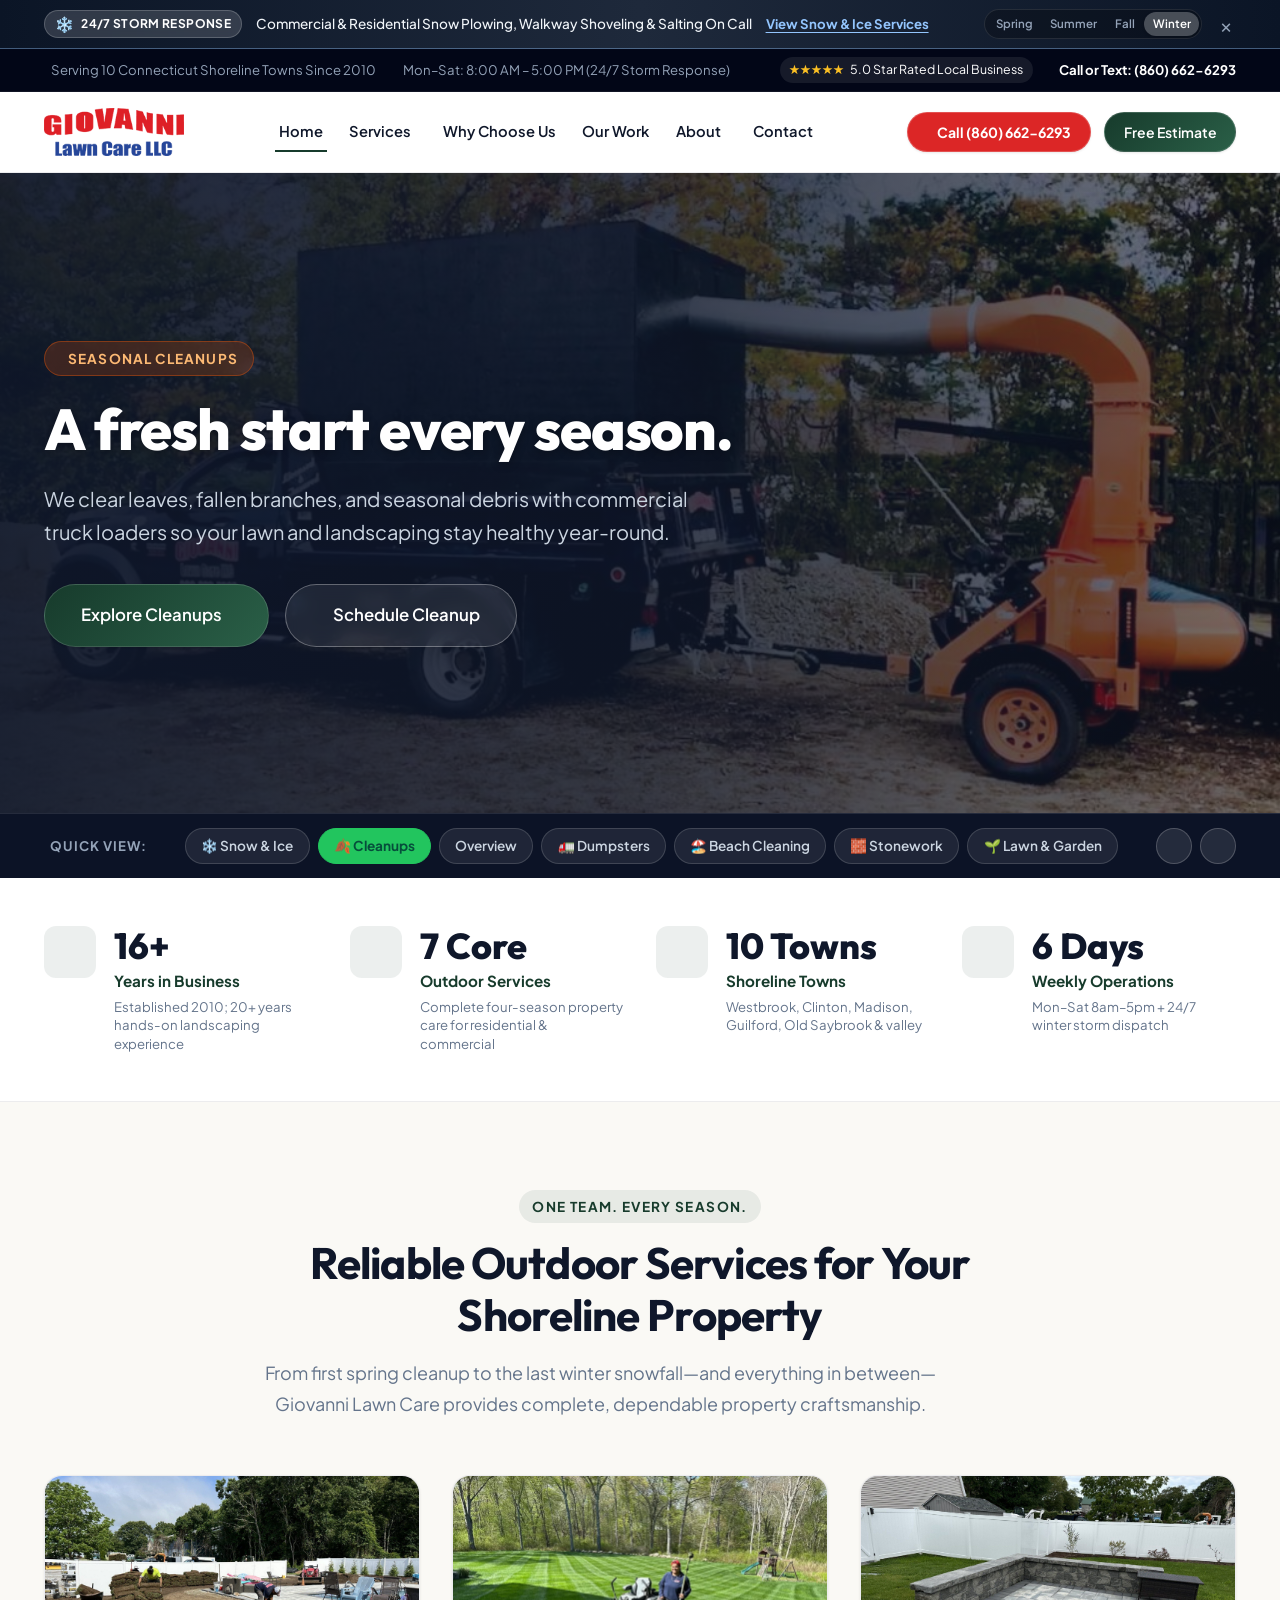
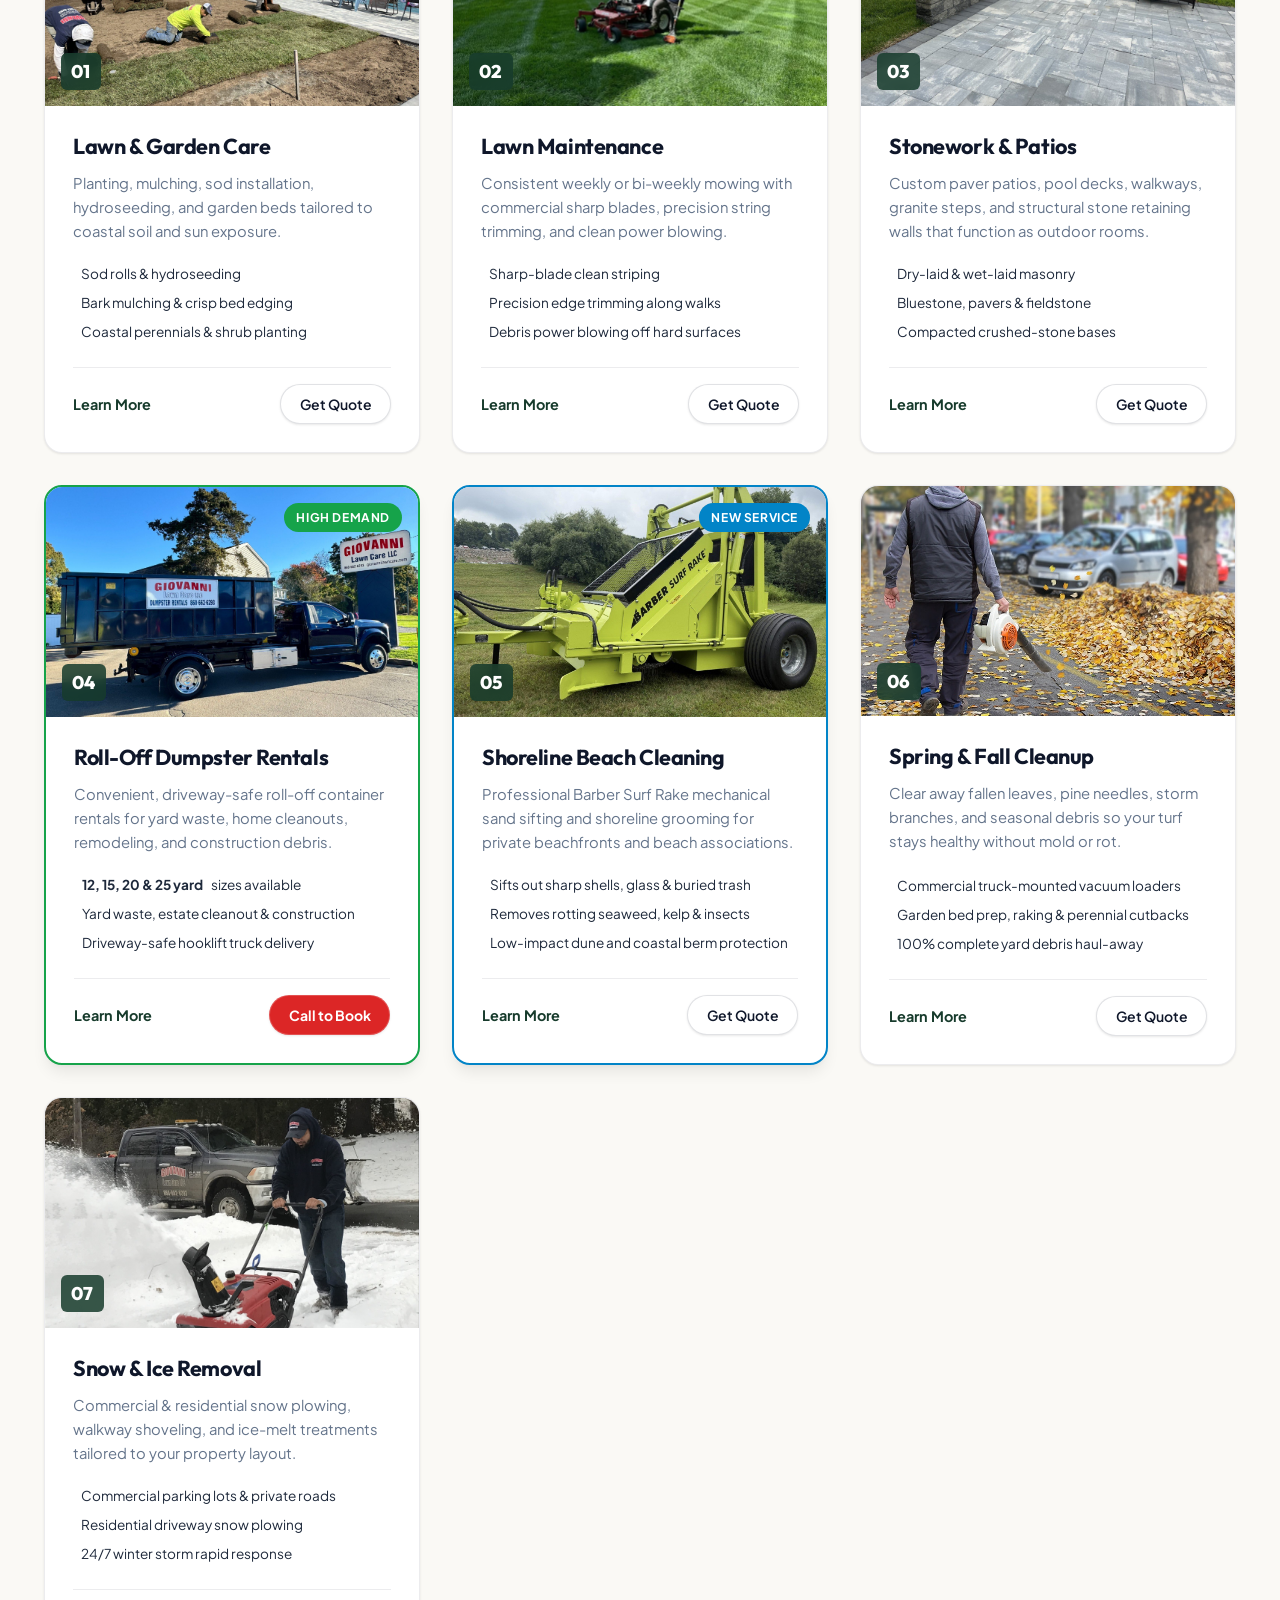
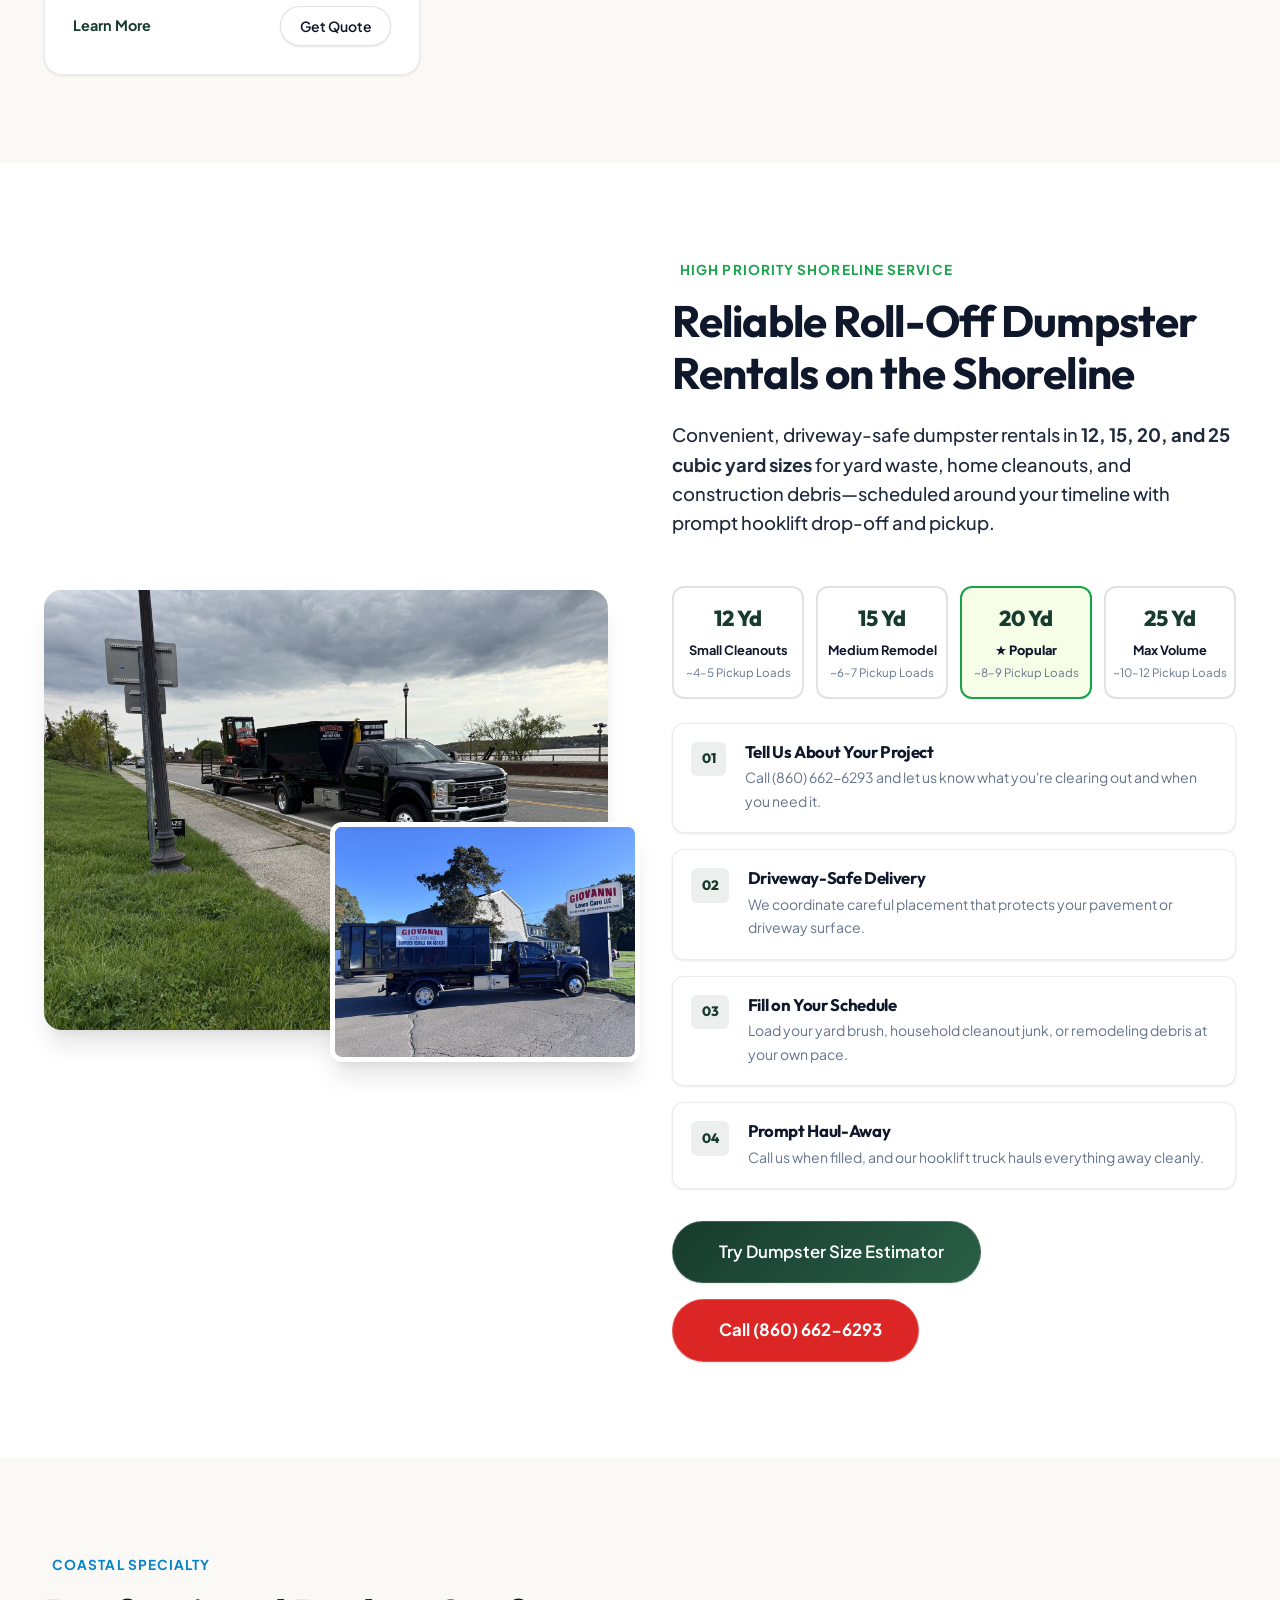
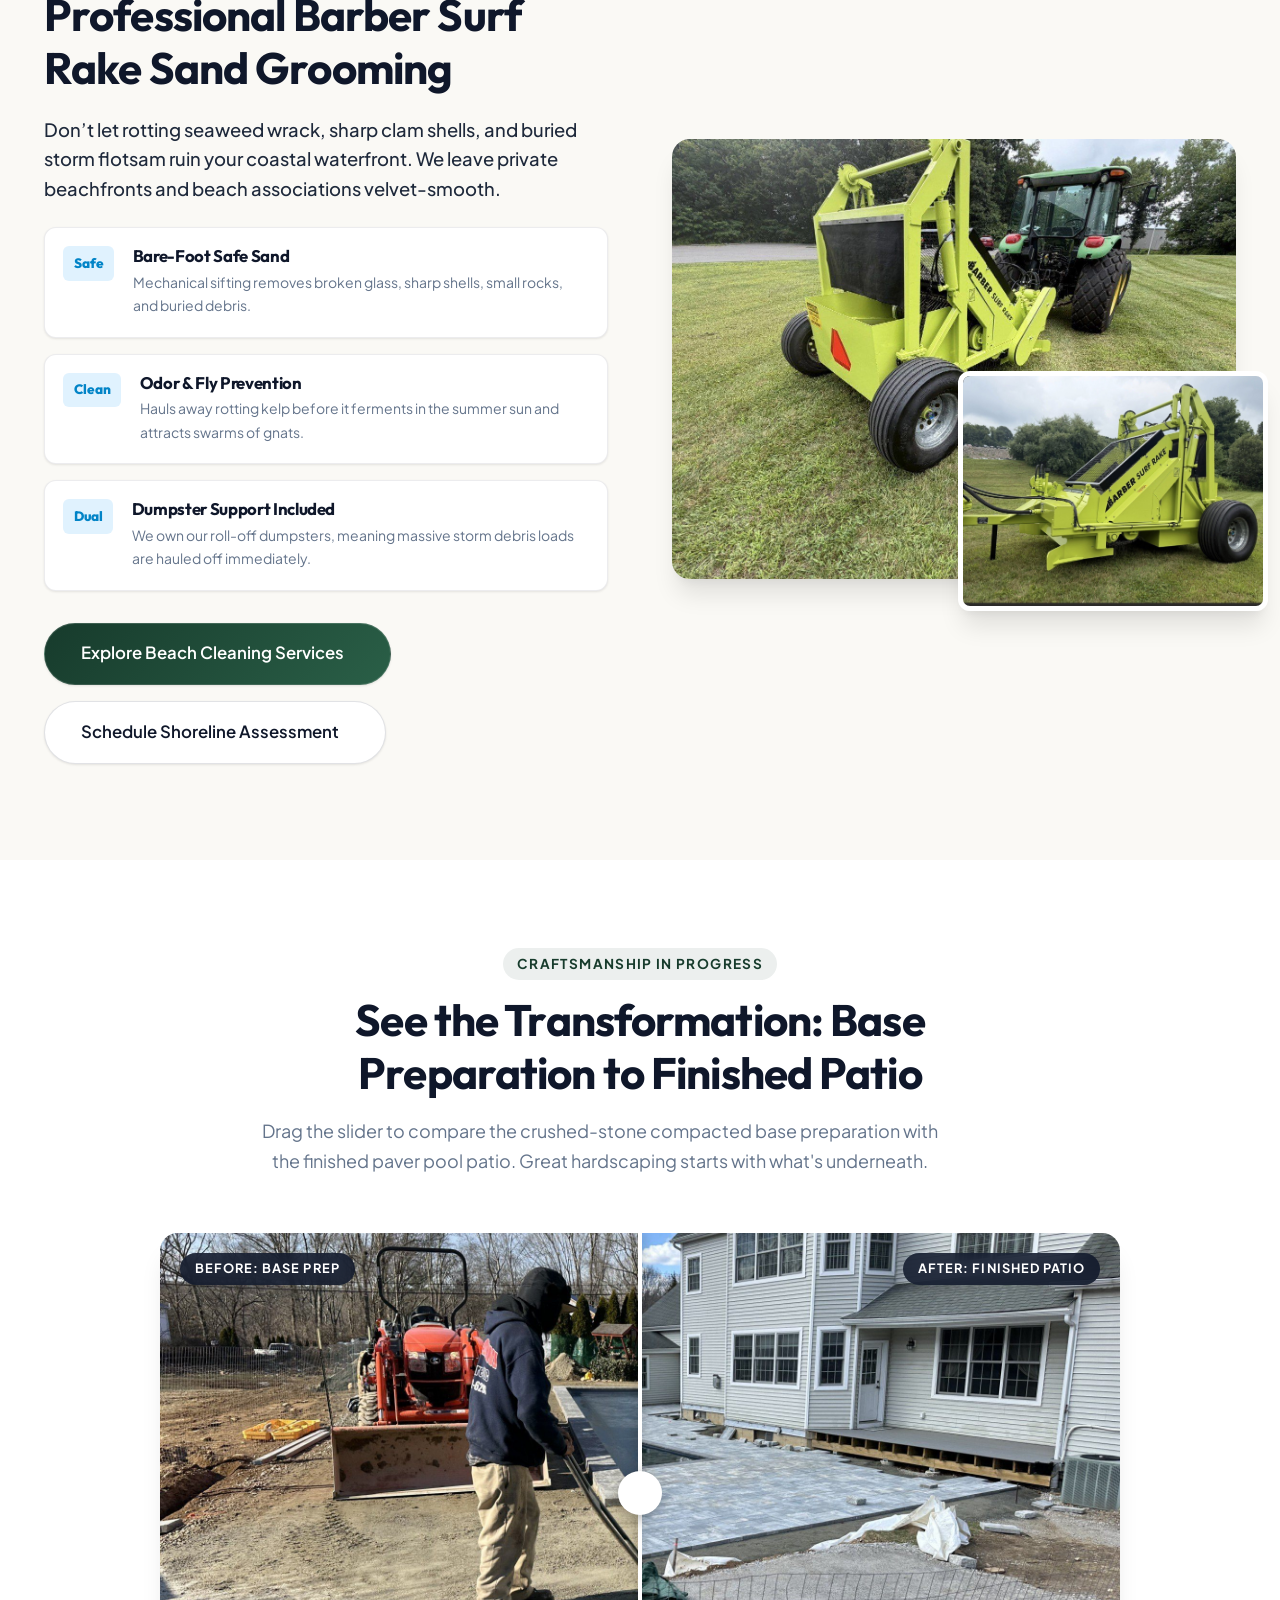
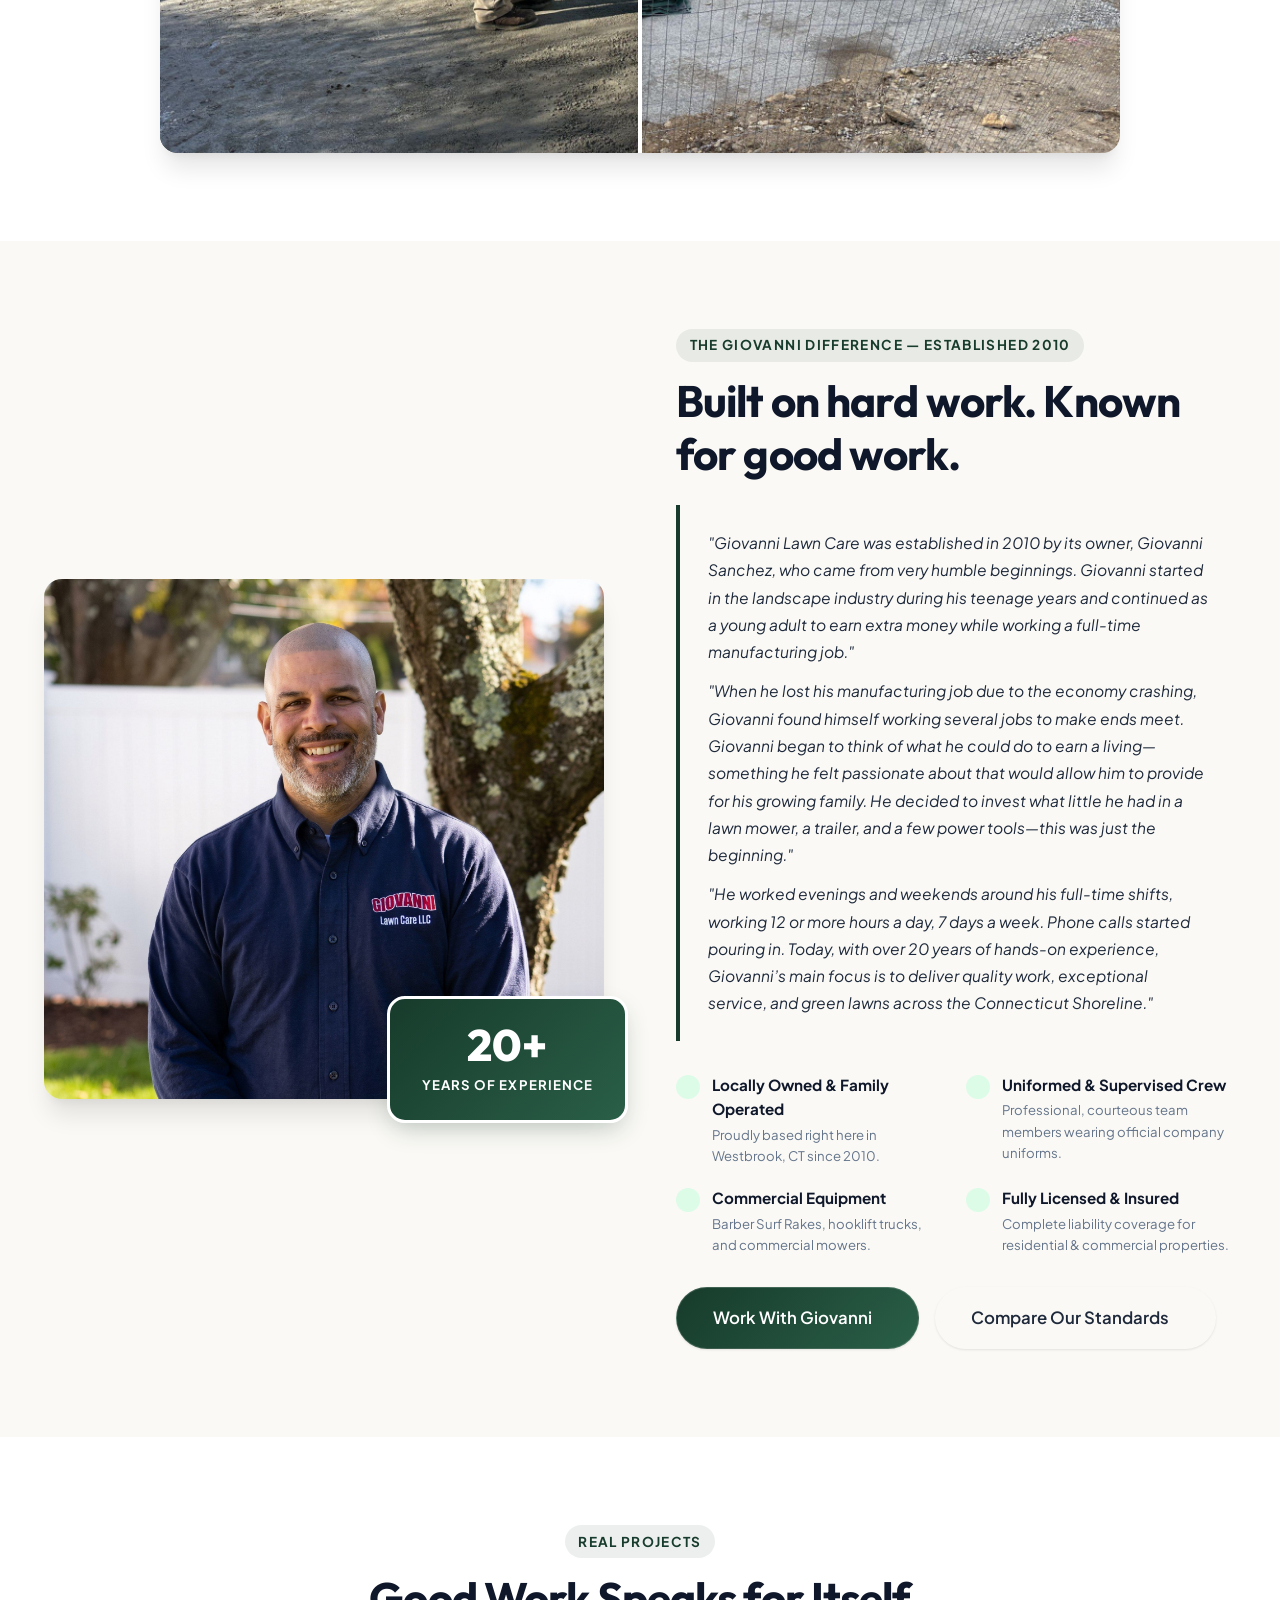
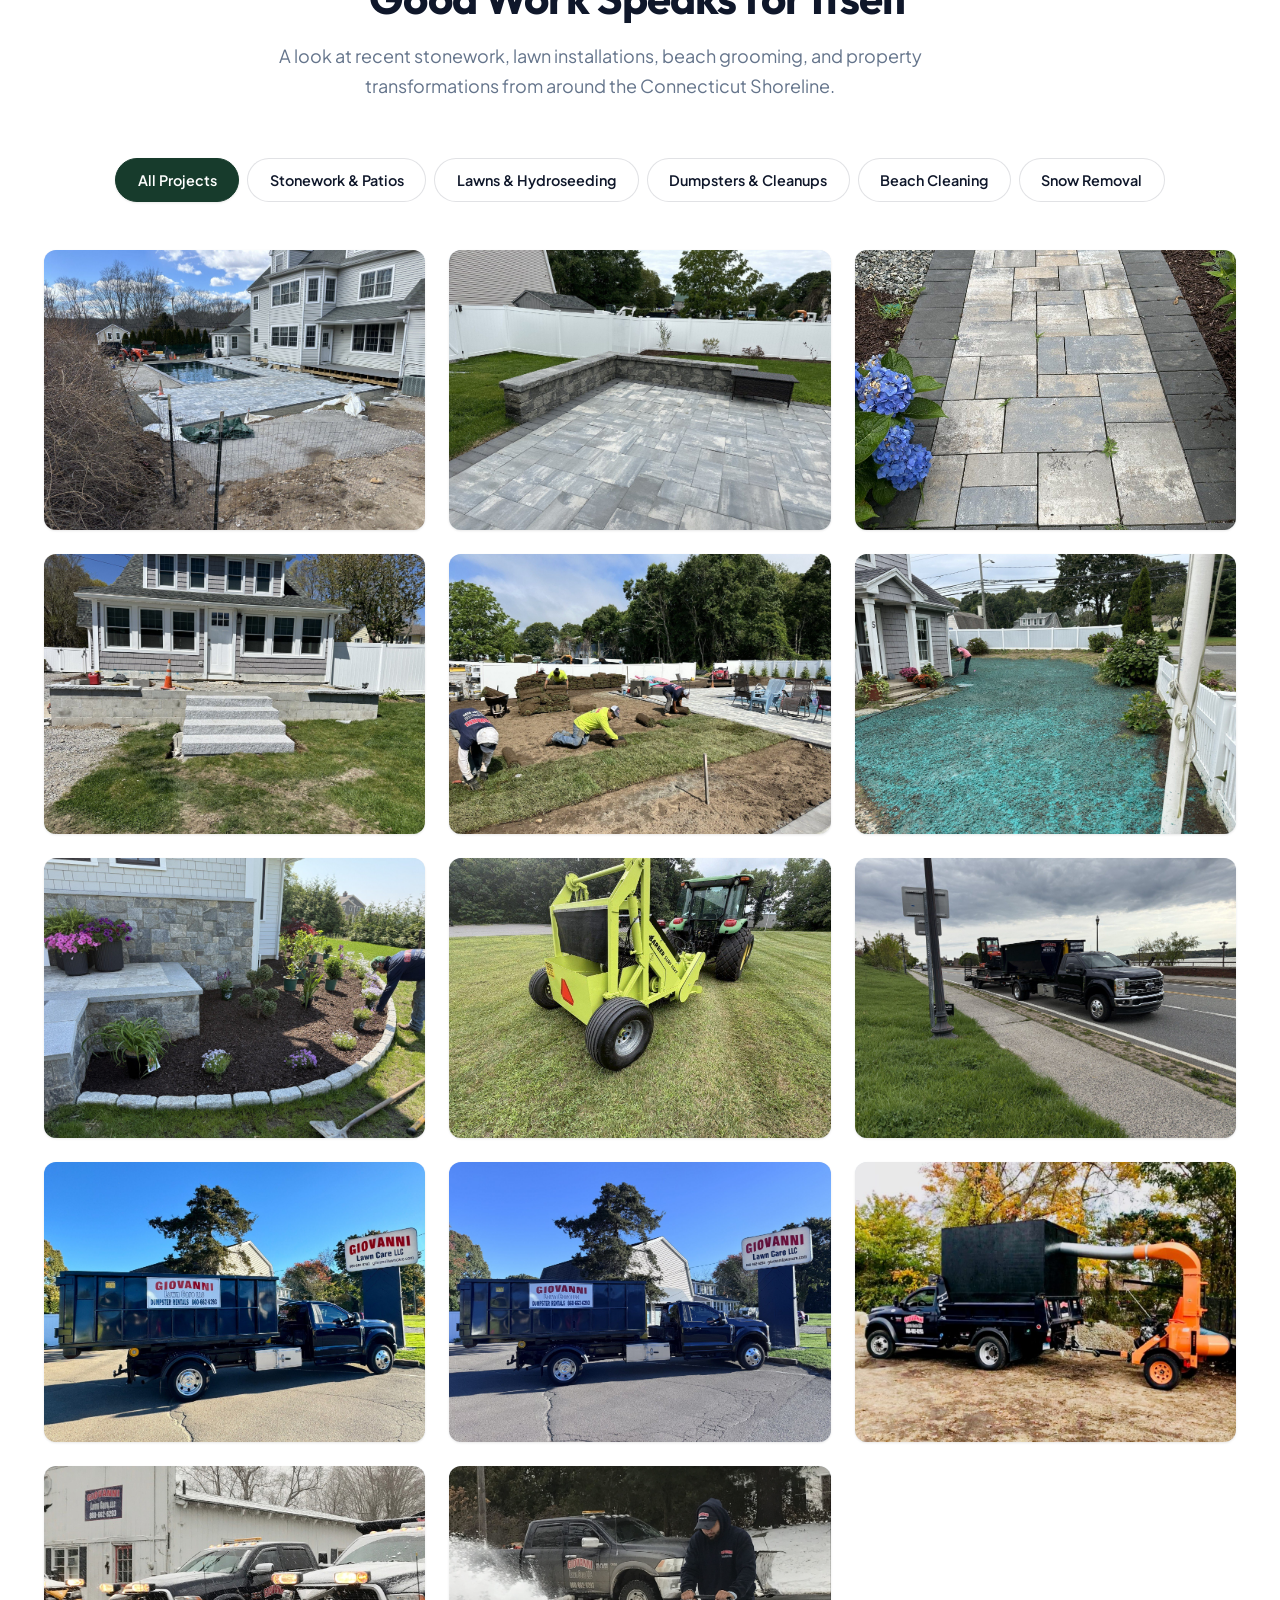
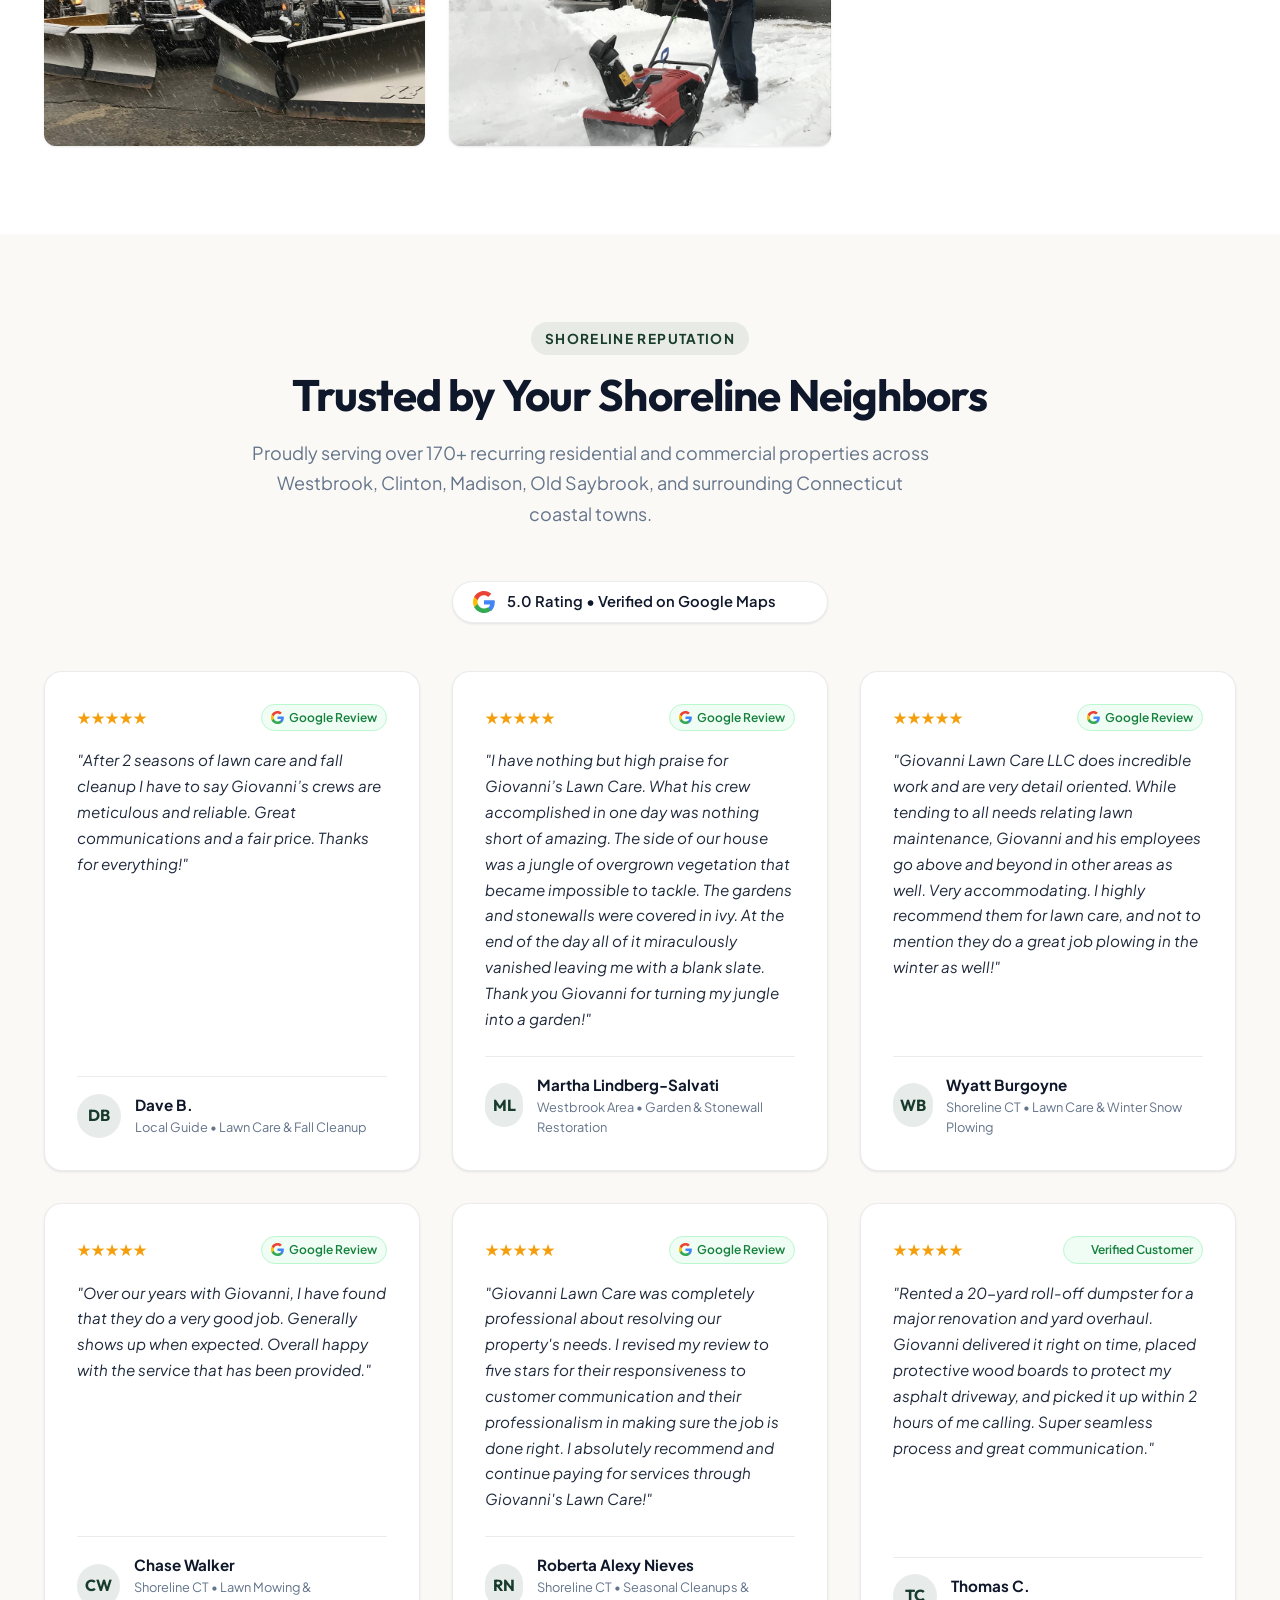
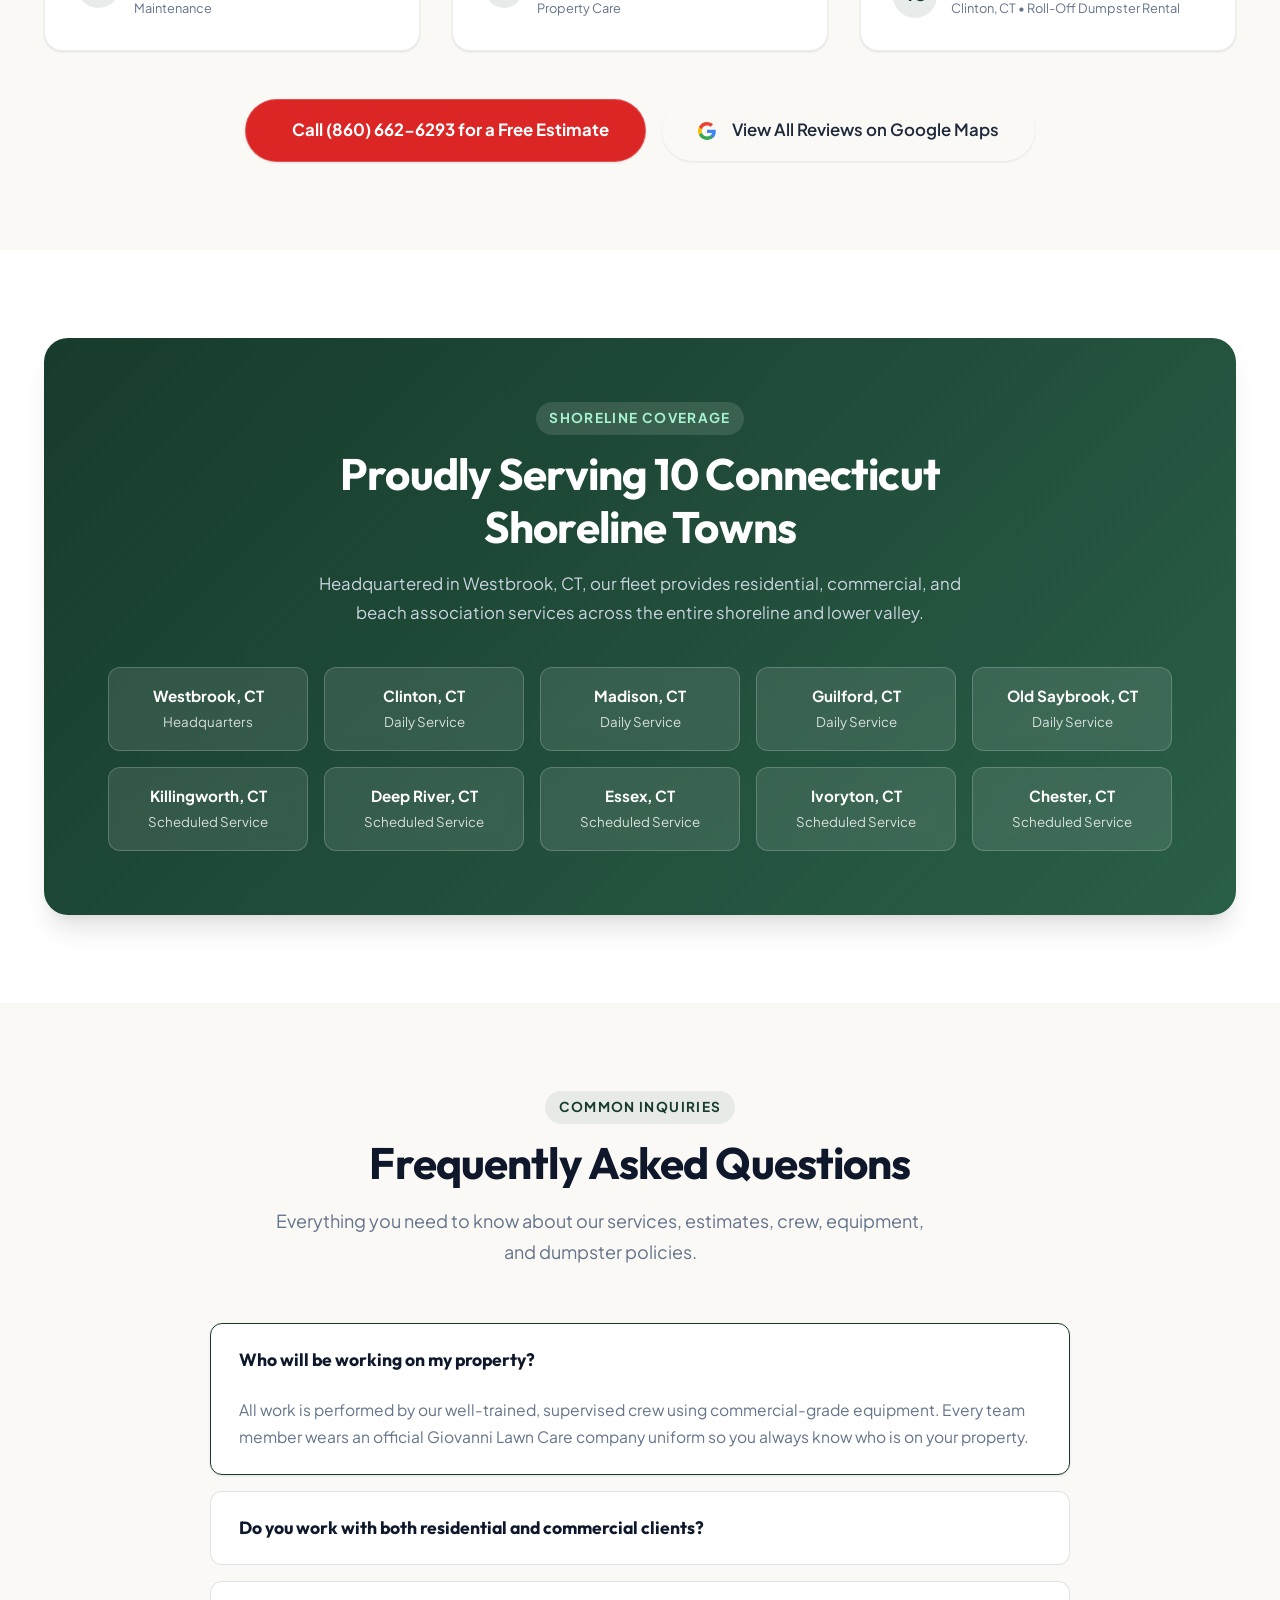
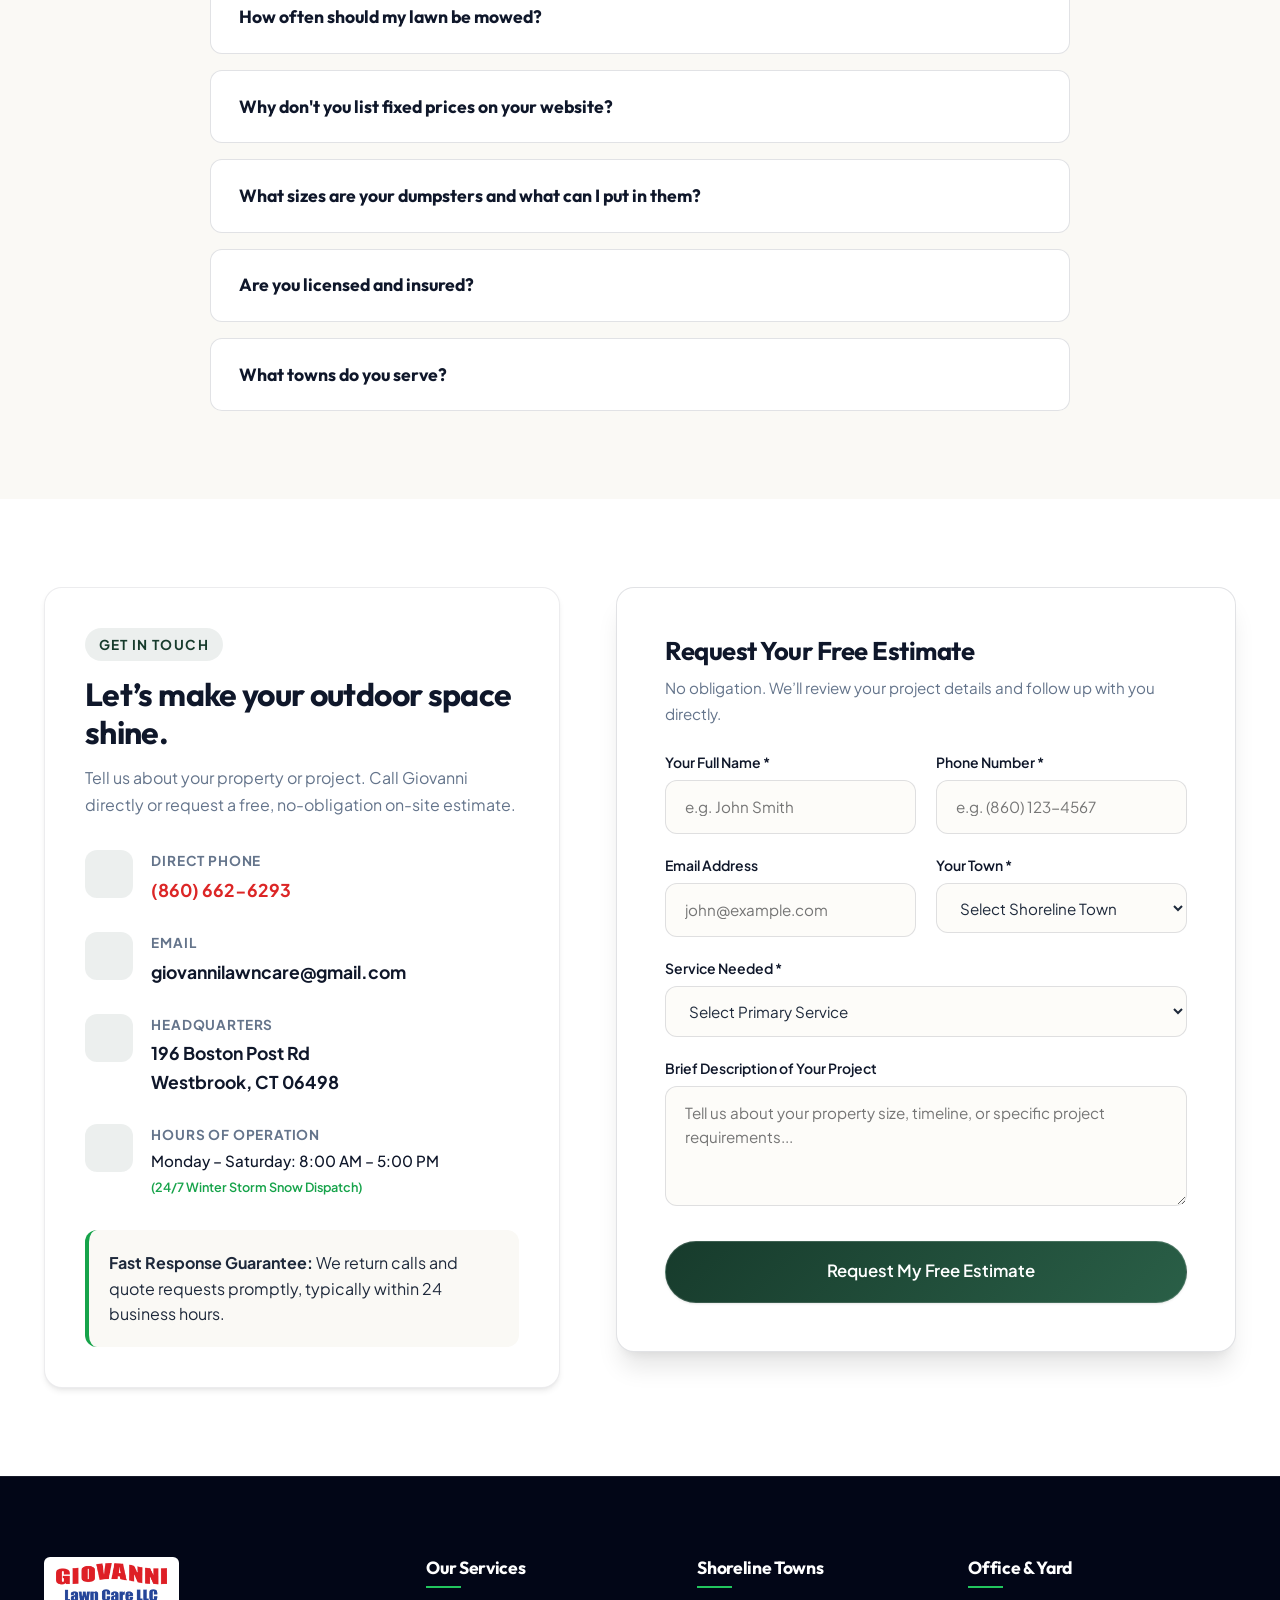
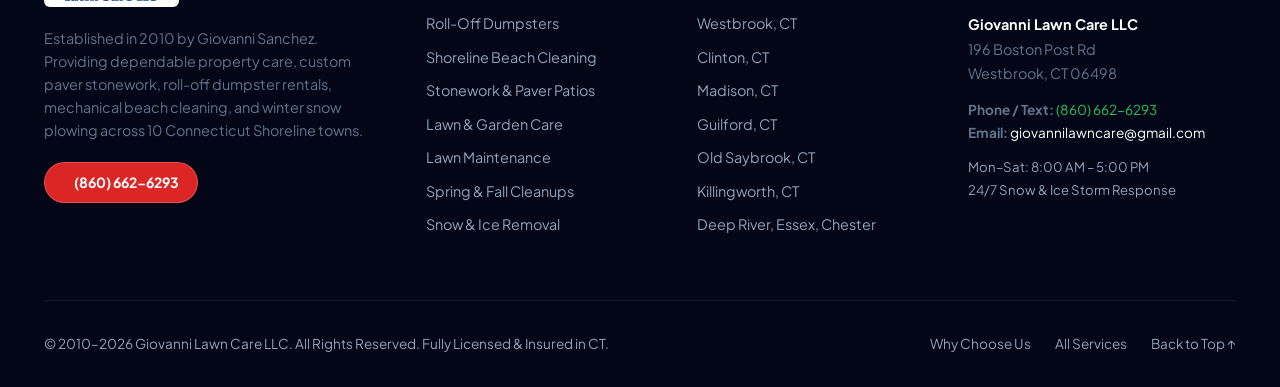
==== commit fc8f22a2: "Add lazy loading and fetch priority attributes to images for improved performance" ====
--- a/index.html
+++ b/index.html
@@ -261,7 +261,7 @@
 
       <!-- Slide 1: Current Season — Spring & Fall Cleanup -->
       <article class="hero-slide active" data-season="cleanup">
-        <img src="Images/IMG_1567-Medium-1024x738-1.jpg" alt="Giovanni Ram dump truck with commercial leaf vacuum setup" class="hero-bg-img">
+        <img src="Images/IMG_1567-Medium-1024x738-1.jpg" alt="Giovanni Ram dump truck with commercial leaf vacuum setup" class="hero-bg-img" fetchpriority="high" decoding="async">
         <div class="hero-overlay"></div>
         <div class="container">
           <div class="hero-content">
@@ -286,7 +286,7 @@
 
       <!-- Slide 2: Main Overview -->
       <article class="hero-slide" data-season="overview">
-        <img src="Images/IMG_4633%20(Custom).JPG" alt="Giovanni Sanchez mowing lush green lawn with commercial zero turn mower" class="hero-bg-img">
+        <img src="Images/IMG_4633%20(Custom).JPG" alt="Giovanni Sanchez mowing lush green lawn with commercial zero turn mower" class="hero-bg-img" loading="lazy" decoding="async">
         <div class="hero-overlay"></div>
         <div class="container">
           <div class="hero-content">
@@ -311,7 +311,7 @@
 
       <!-- Slide 3: Dumpster Rentals (High Priority SEO) -->
       <article class="hero-slide" data-season="dumpsters">
-        <img src="Images/Dumpster_Rentals_Truck_Trailer_01.jpg" alt="Giovanni Lawn Care hooklift dumpster truck on Connecticut shoreline road" class="hero-bg-img">
+        <img src="Images/Dumpster_Rentals_Truck_Trailer_01.jpg" alt="Giovanni Lawn Care hooklift dumpster truck on Connecticut shoreline road" class="hero-bg-img" loading="lazy" decoding="async">
         <div class="hero-overlay"></div>
         <div class="container">
           <div class="hero-content">
@@ -336,7 +336,7 @@
 
       <!-- Slide 4: Shoreline Beach Cleaning (High Priority SEO) -->
       <article class="hero-slide" data-season="beach">
-        <img src="Images/Beach_Cleaning_Barber_Surf_Rake_Tractor.jpeg" alt="Barber Surf Rake Beach Cleaning Tractor on Connecticut shoreline" class="hero-bg-img">
+        <img src="Images/Beach_Cleaning_Barber_Surf_Rake_Tractor.jpeg" alt="Barber Surf Rake Beach Cleaning Tractor on Connecticut shoreline" class="hero-bg-img" loading="lazy" decoding="async">
         <div class="hero-overlay"></div>
         <div class="container">
           <div class="hero-content">
@@ -361,7 +361,7 @@
 
       <!-- Slide 5: Stonework & Hardscaping -->
       <article class="hero-slide" data-season="stonework">
-        <img src="Images/Stonework_Pool_Paver_Patio_Overview.jpg" alt="Completed paver patio around in-ground pool built by Giovanni Lawn Care" class="hero-bg-img">
+        <img src="Images/Stonework_Pool_Paver_Patio_Overview.jpg" alt="Completed paver patio around in-ground pool built by Giovanni Lawn Care" class="hero-bg-img" loading="lazy" decoding="async">
         <div class="hero-overlay"></div>
         <div class="container">
           <div class="hero-content">
@@ -386,7 +386,7 @@
 
       <!-- Slide 6: Lawn & Garden Care -->
       <article class="hero-slide" data-season="lawn">
-        <img src="Images/Lawn_Garden_Care_Planting_Mulching.jpeg" alt="Giovanni crew installing flower garden beds and fresh mulch" class="hero-bg-img">
+        <img src="Images/Lawn_Garden_Care_Planting_Mulching.jpeg" alt="Giovanni crew installing flower garden beds and fresh mulch" class="hero-bg-img" loading="lazy" decoding="async">
         <div class="hero-overlay"></div>
         <div class="container">
           <div class="hero-content">
@@ -411,7 +411,7 @@
 
       <!-- Slide 7: Snow & Ice Removal -->
       <article class="hero-slide" data-season="winter">
-        <img src="Images/IMG_1853-Custom.jpg" alt="Fleet of Giovanni snow plow trucks lined up ready for winter storm response" class="hero-bg-img">
+        <img src="Images/IMG_1853-Custom.jpg" alt="Fleet of Giovanni snow plow trucks lined up ready for winter storm response" class="hero-bg-img" loading="lazy" decoding="async">
         <div class="hero-overlay"></div>
         <div class="container">
           <div class="hero-content">
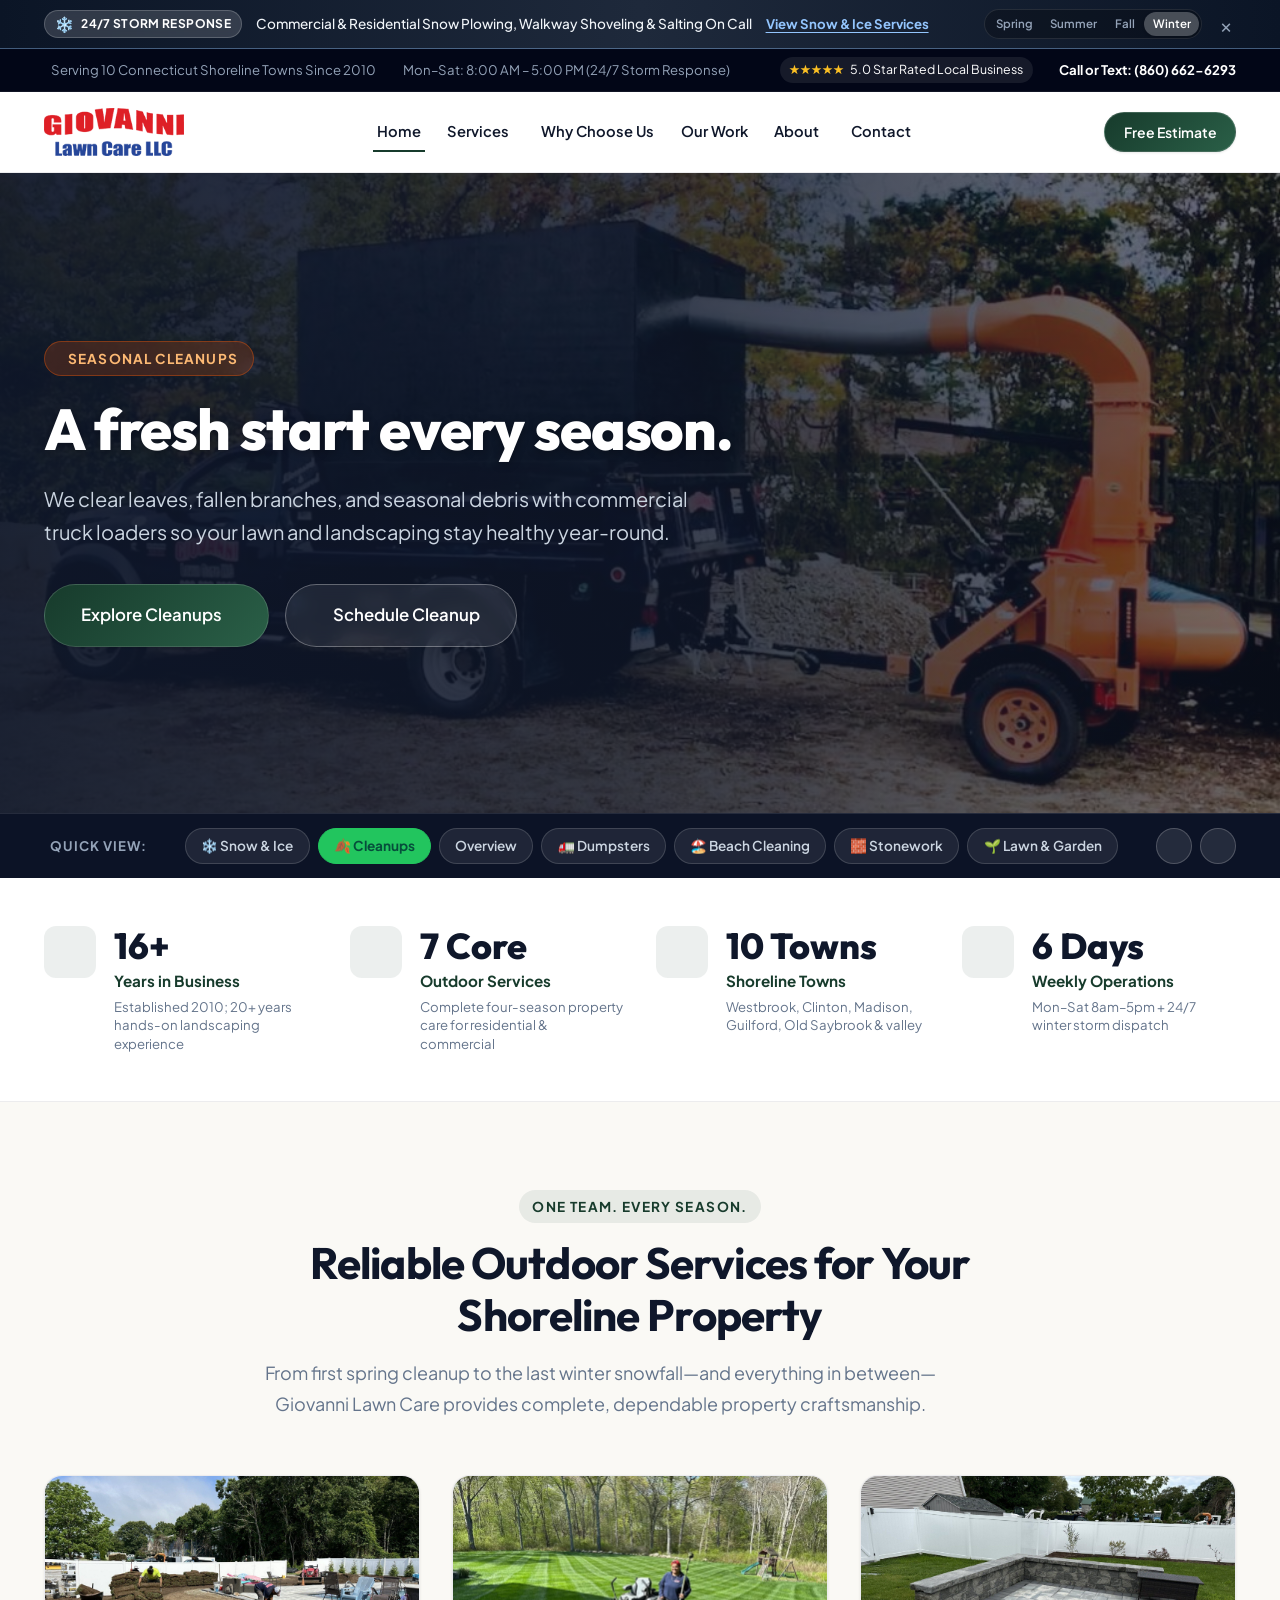
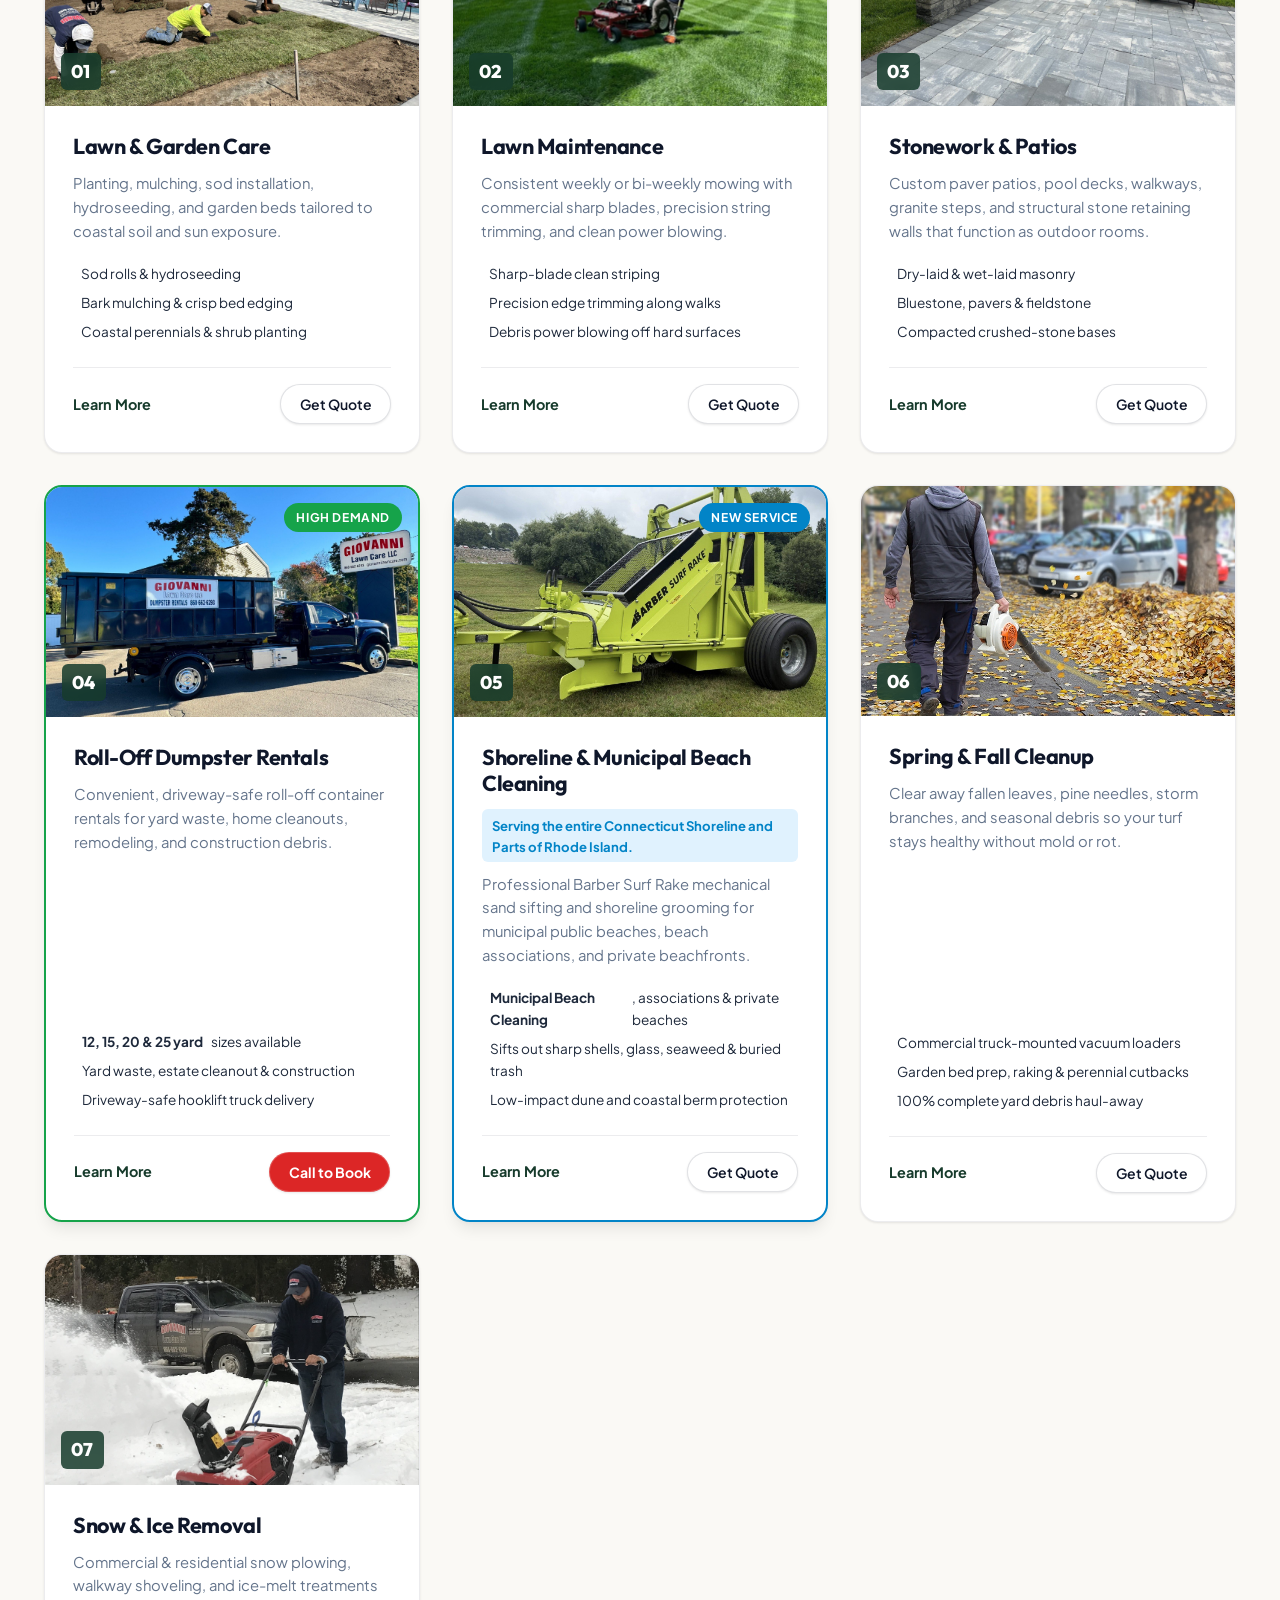
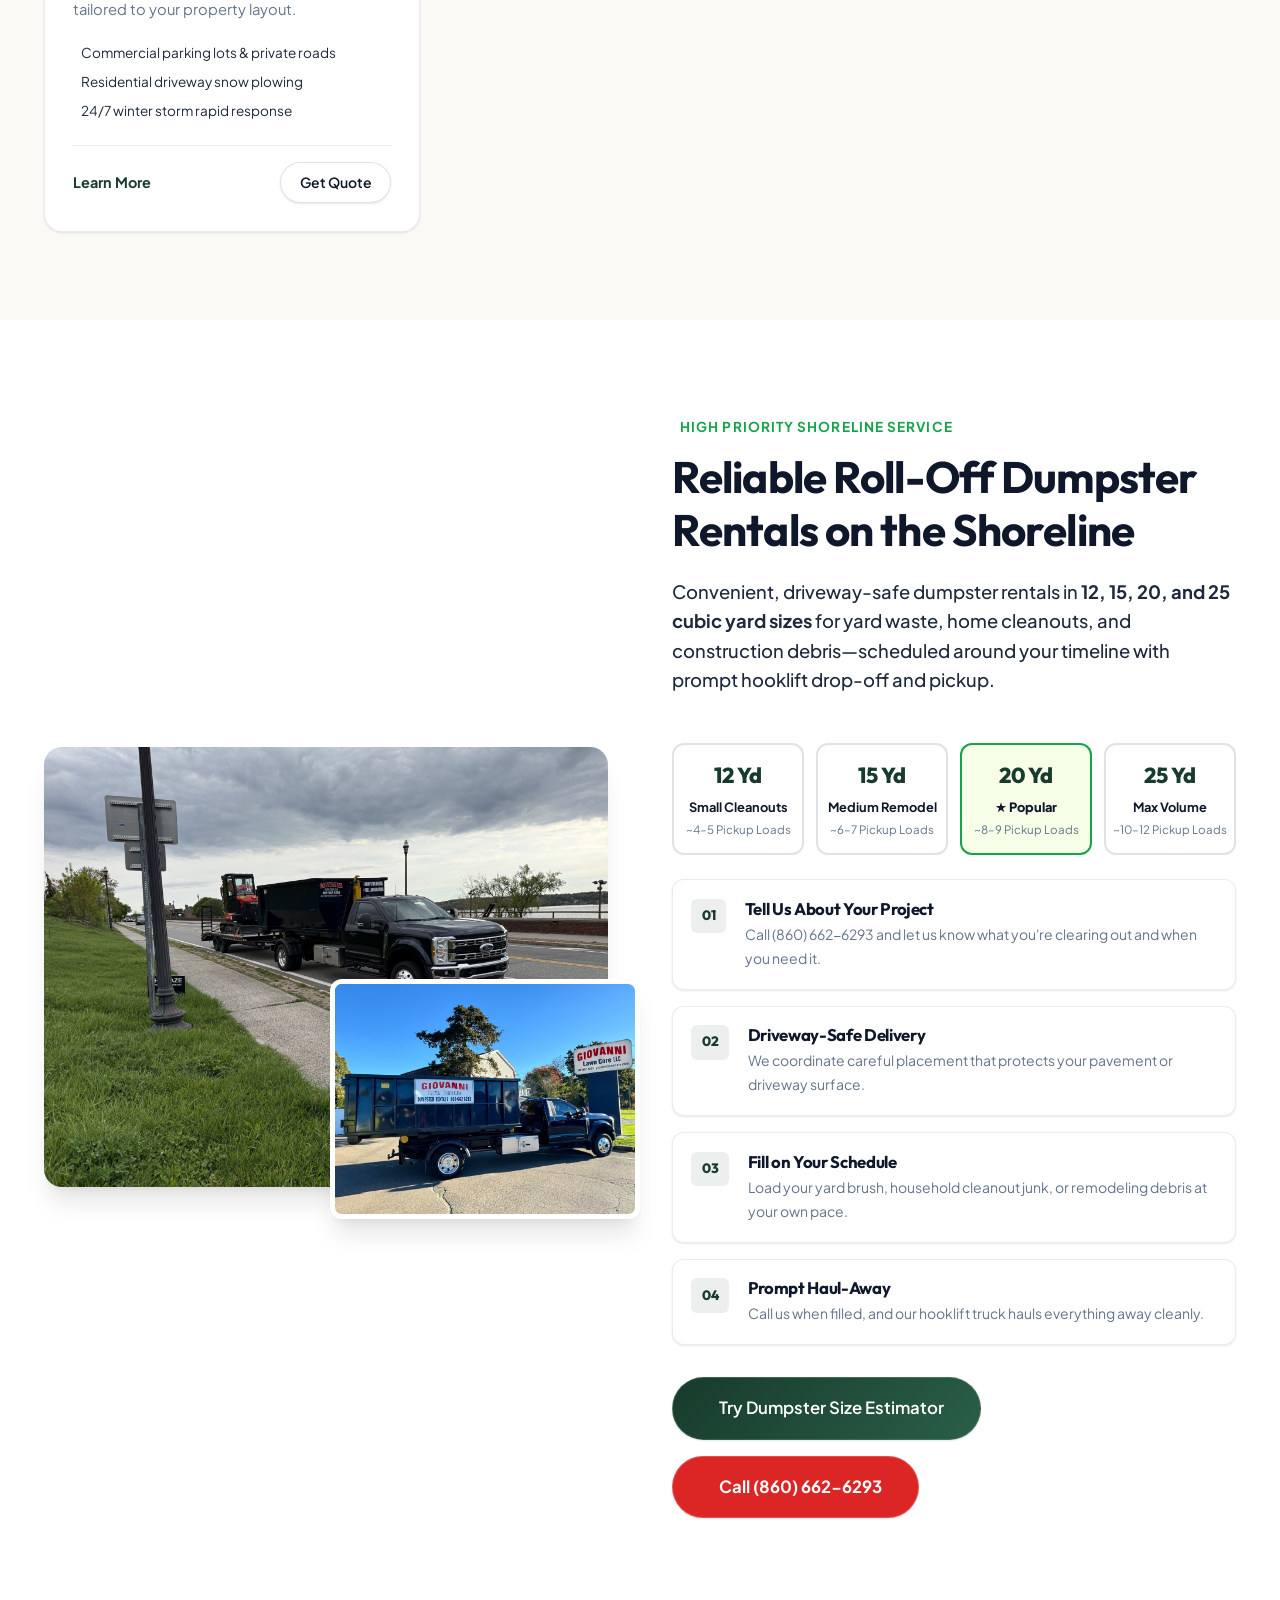
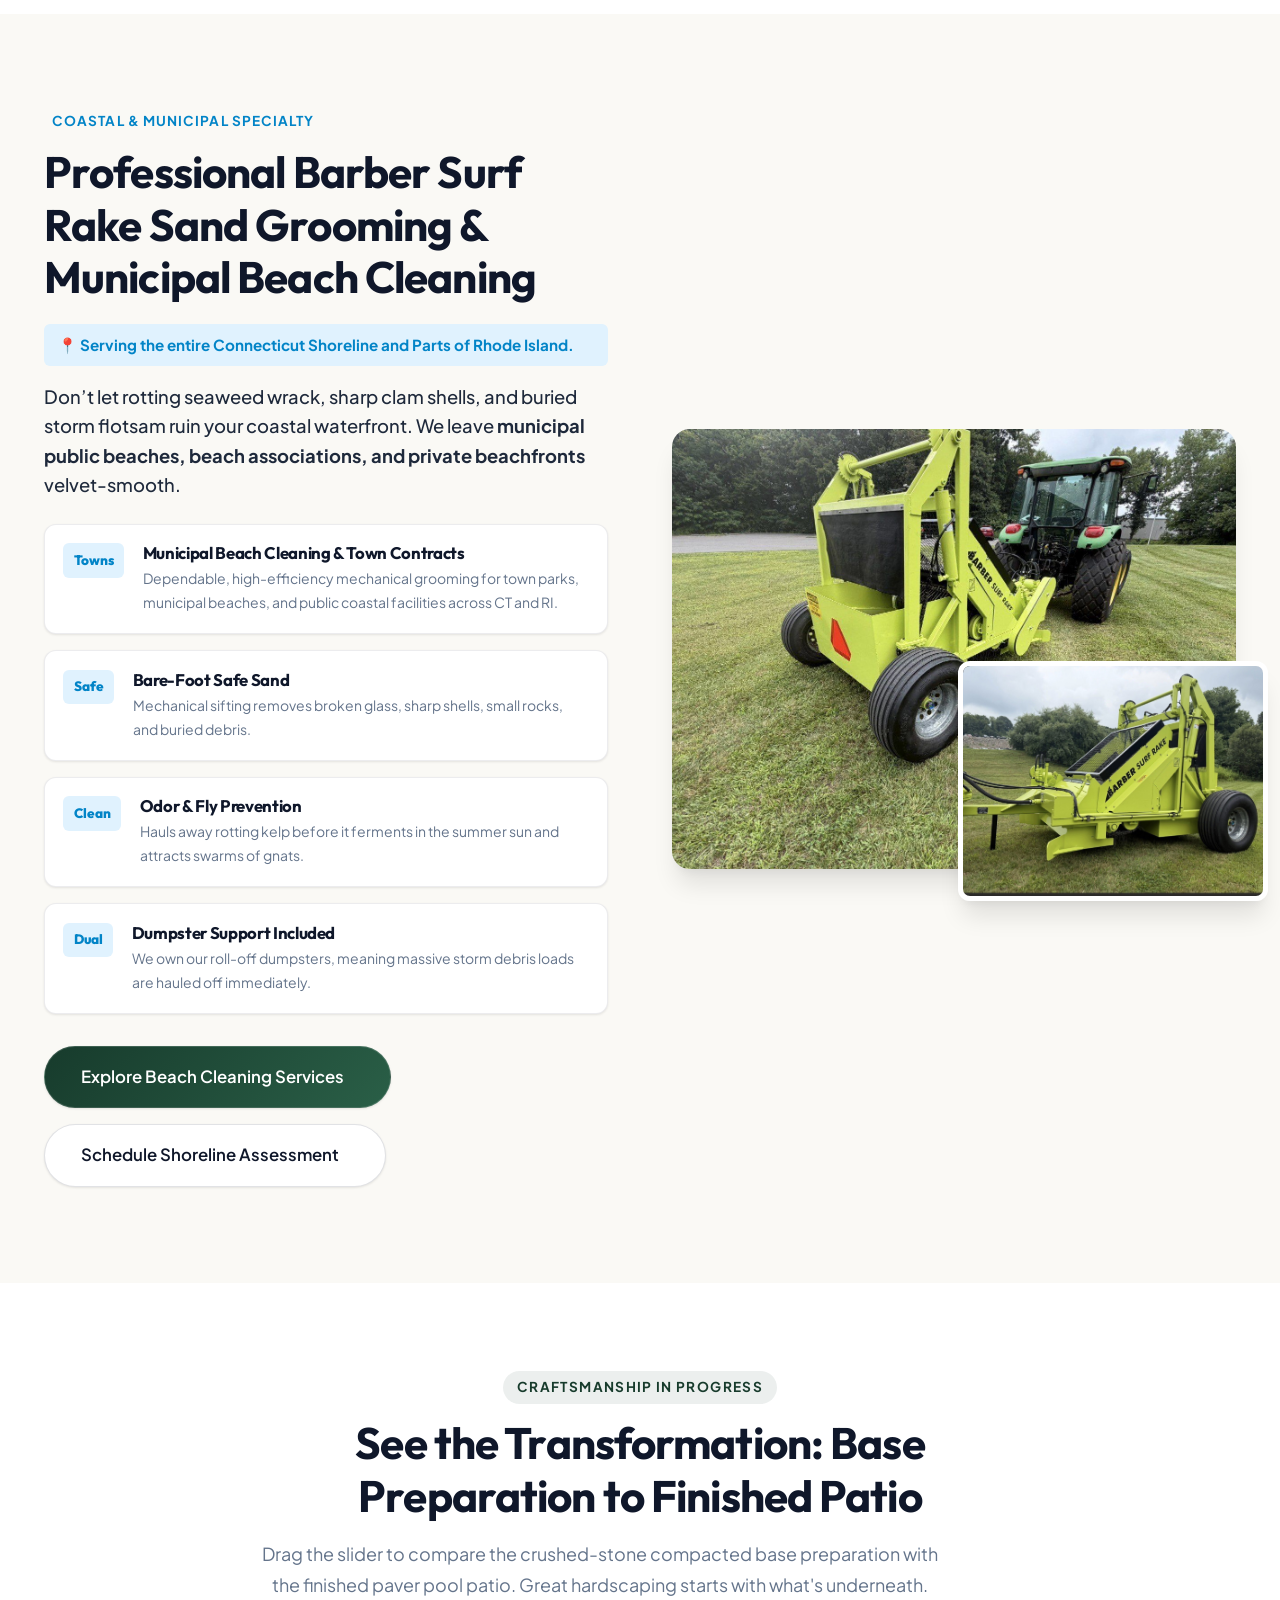
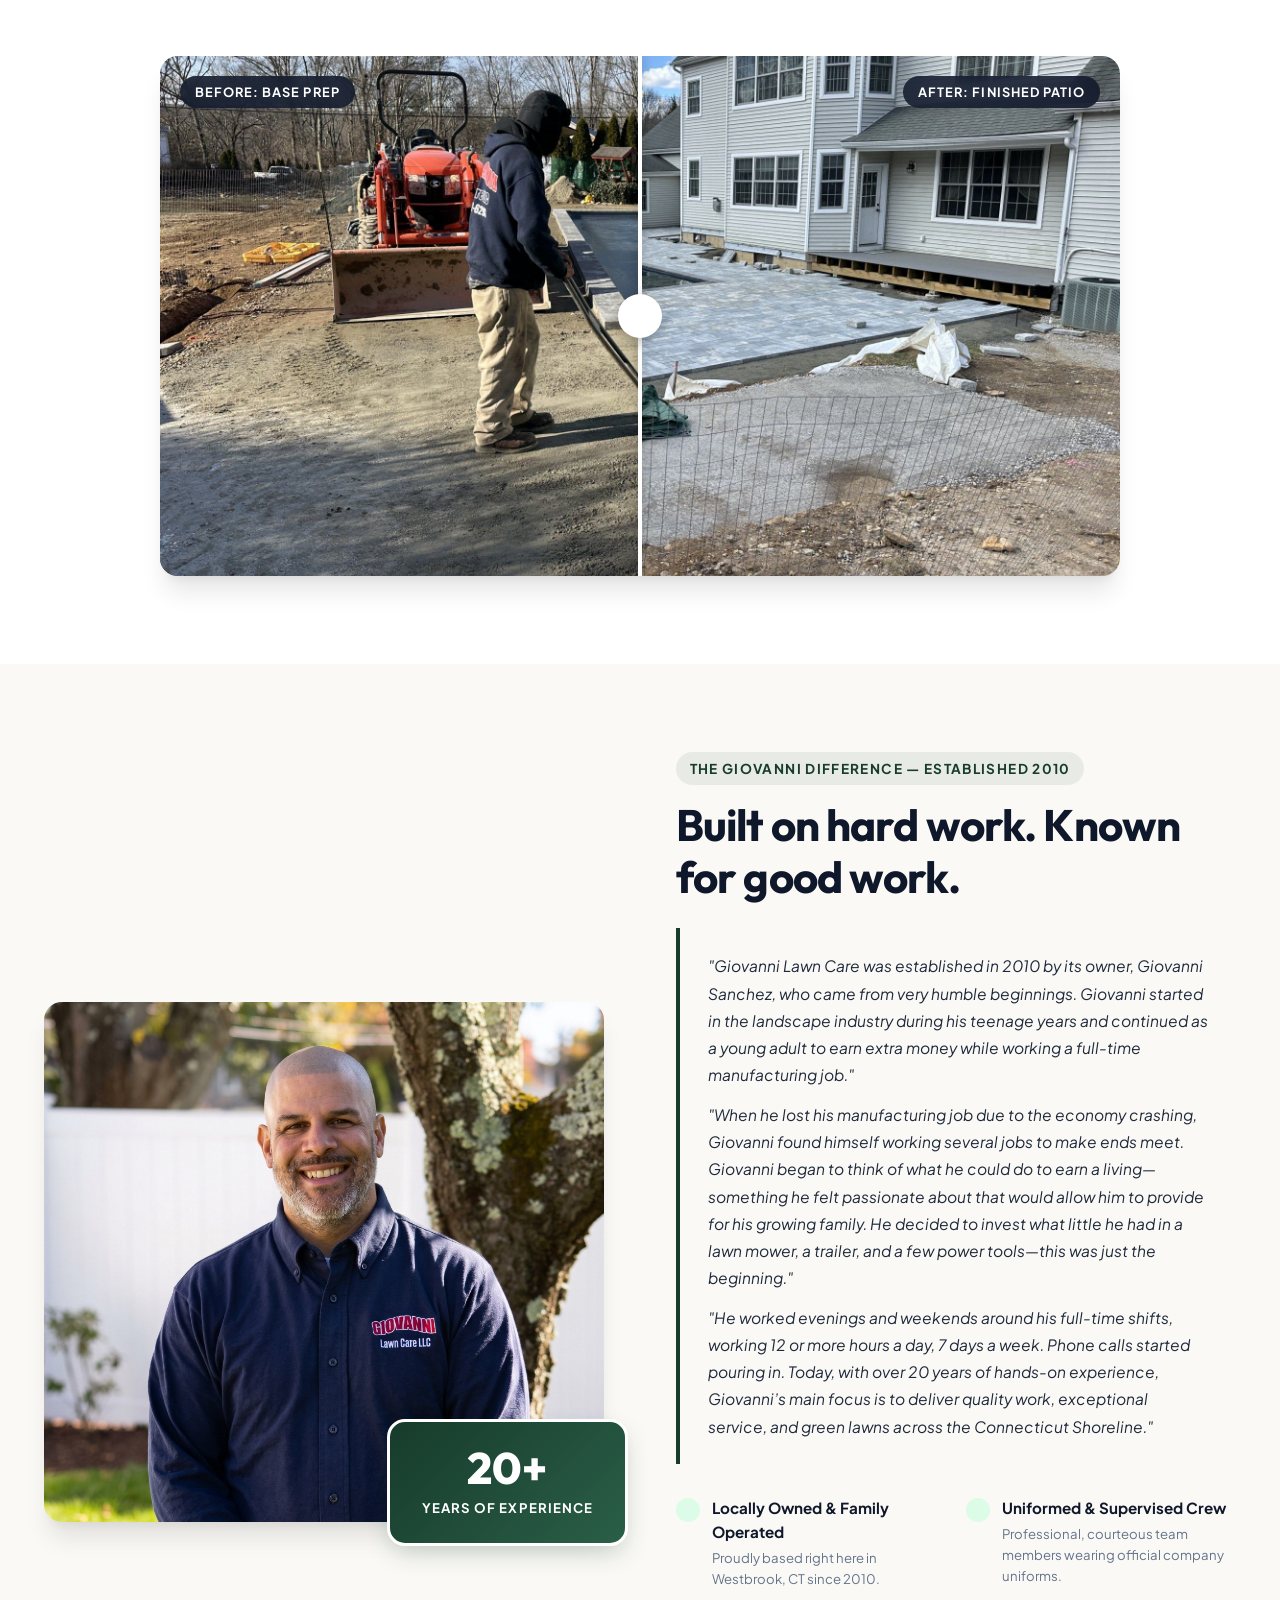
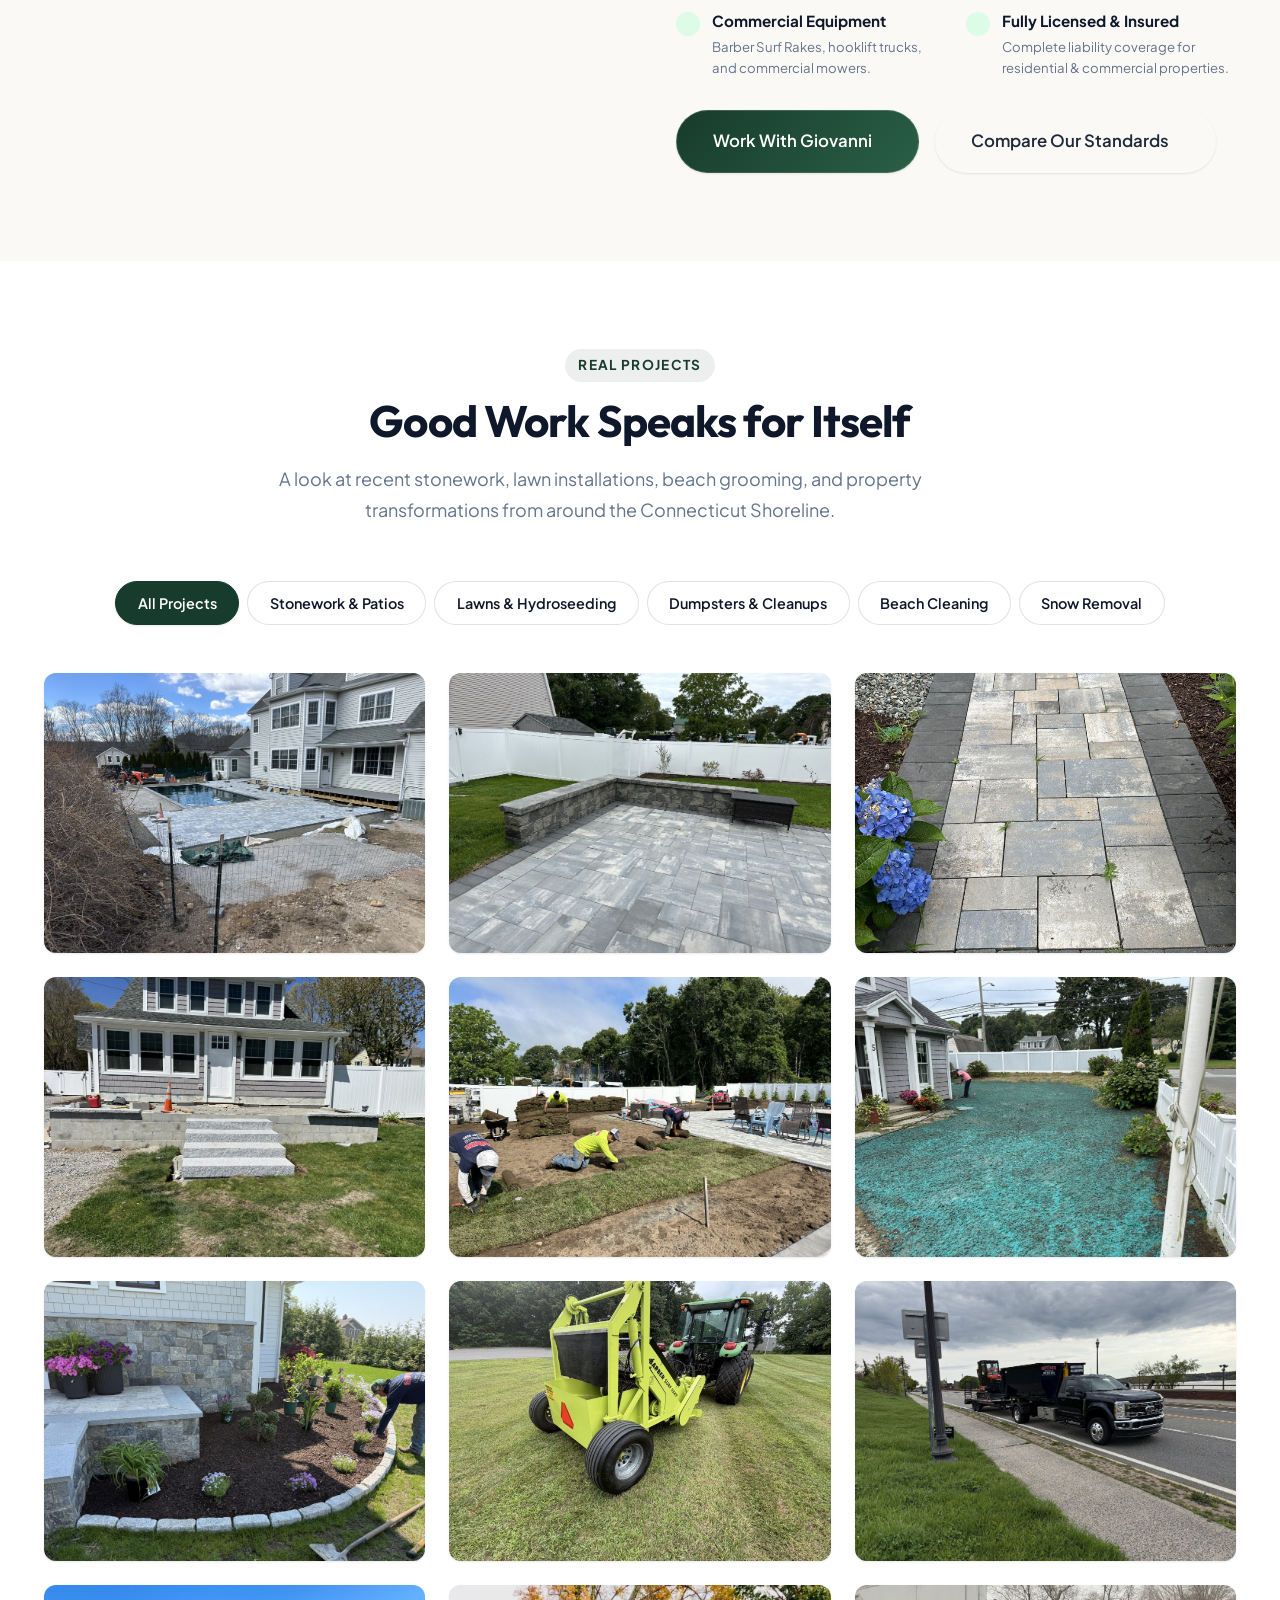
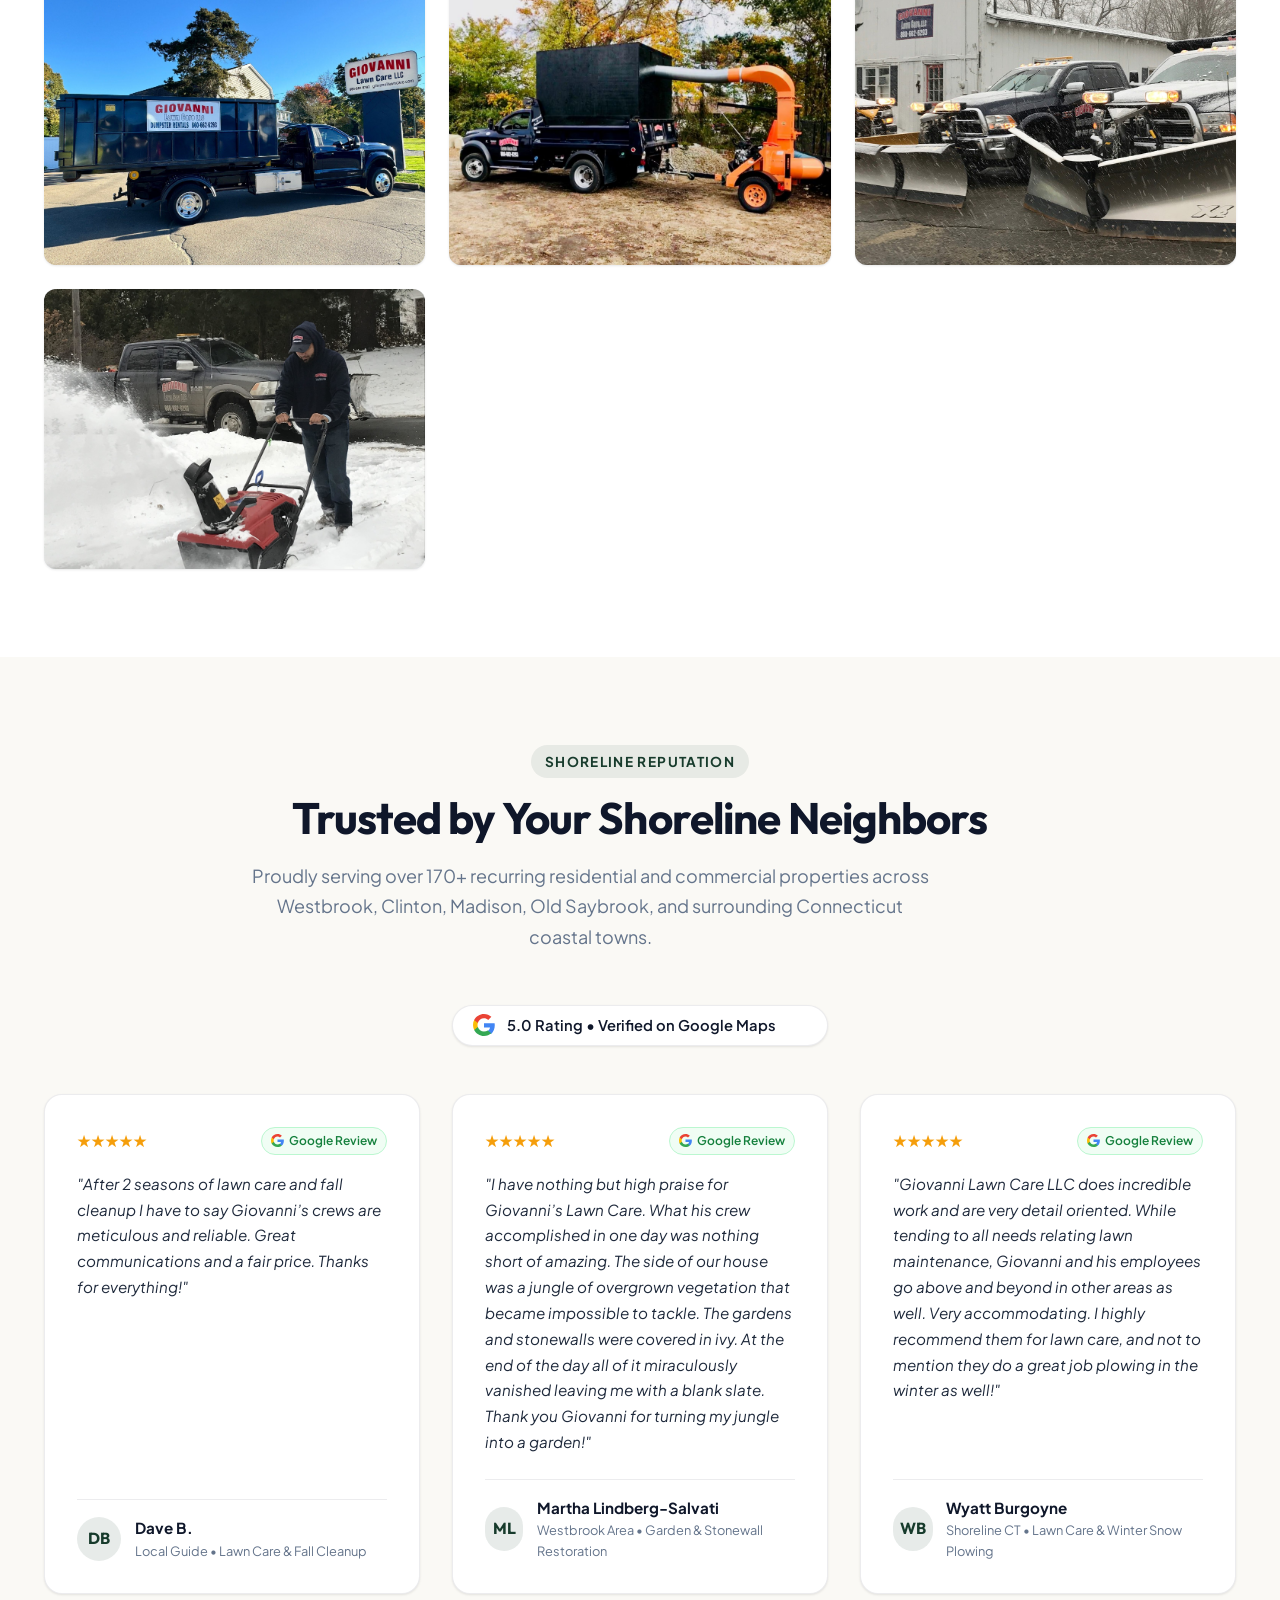
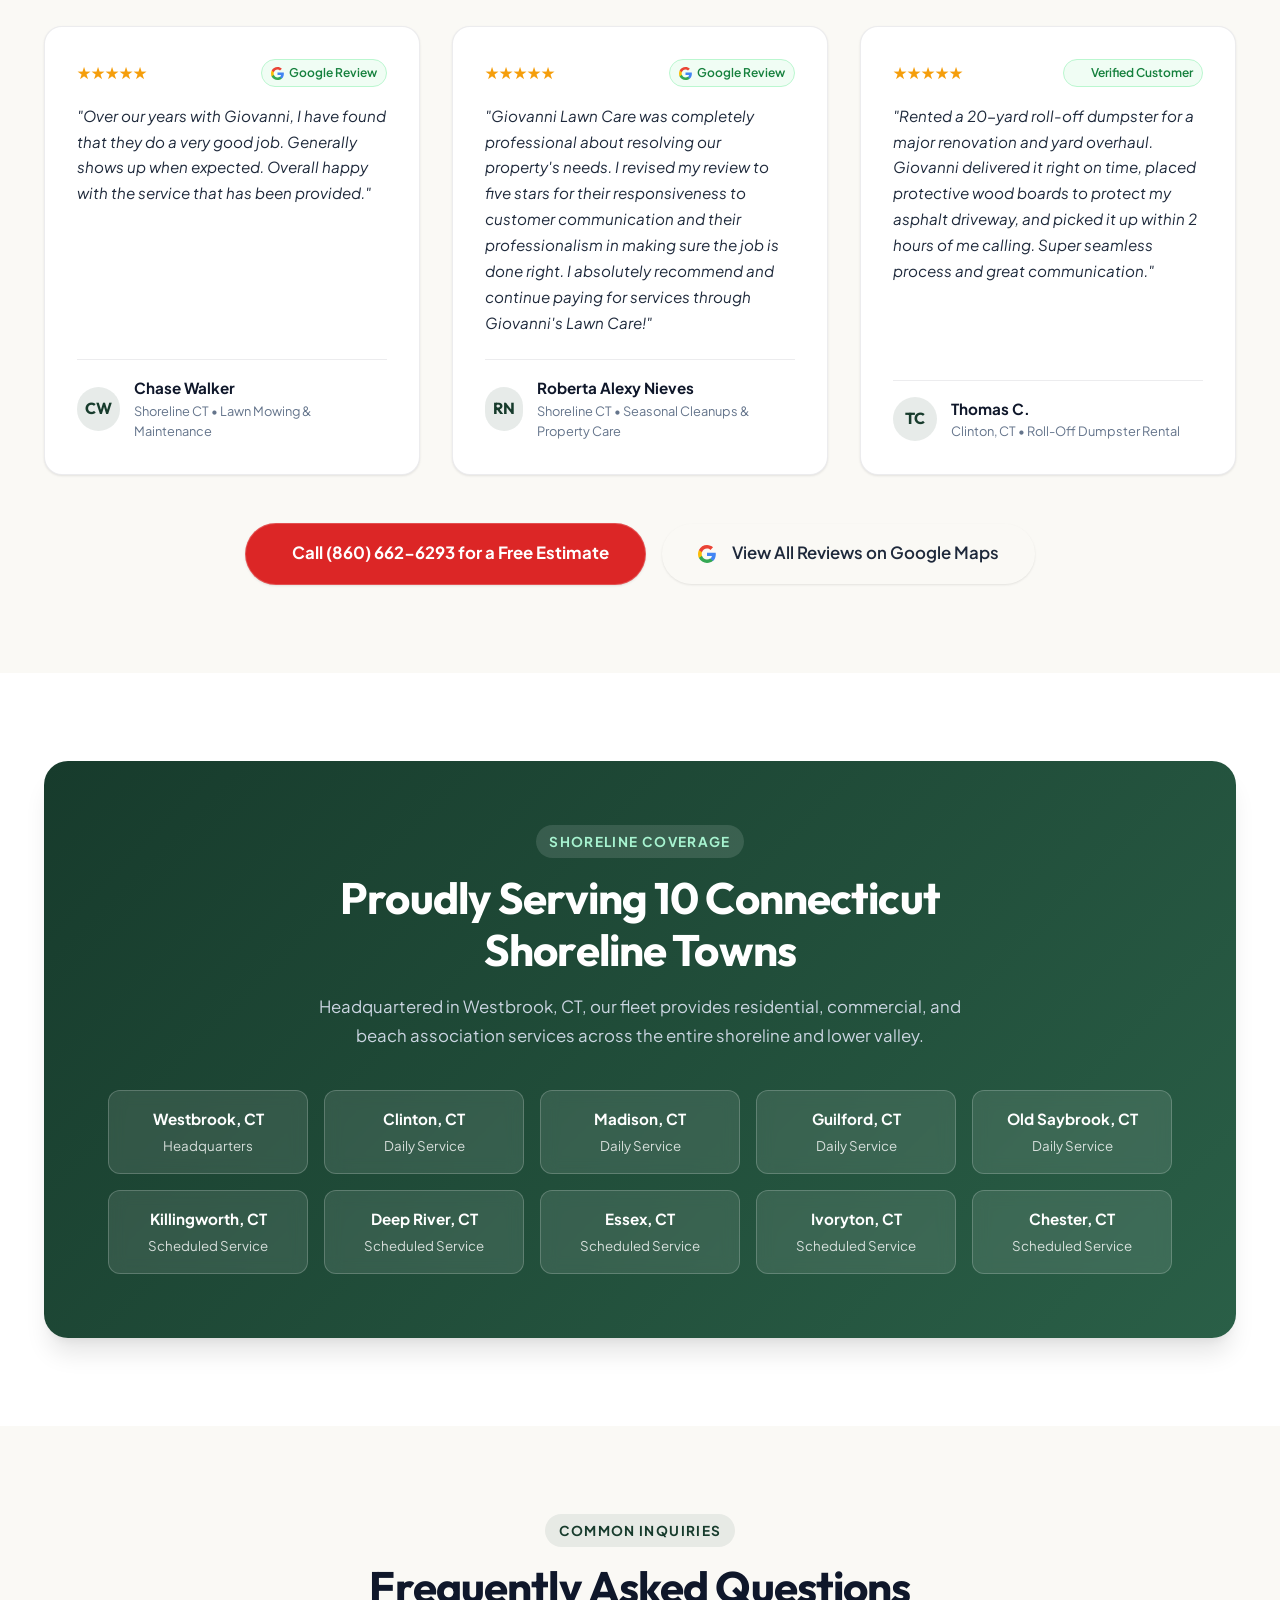
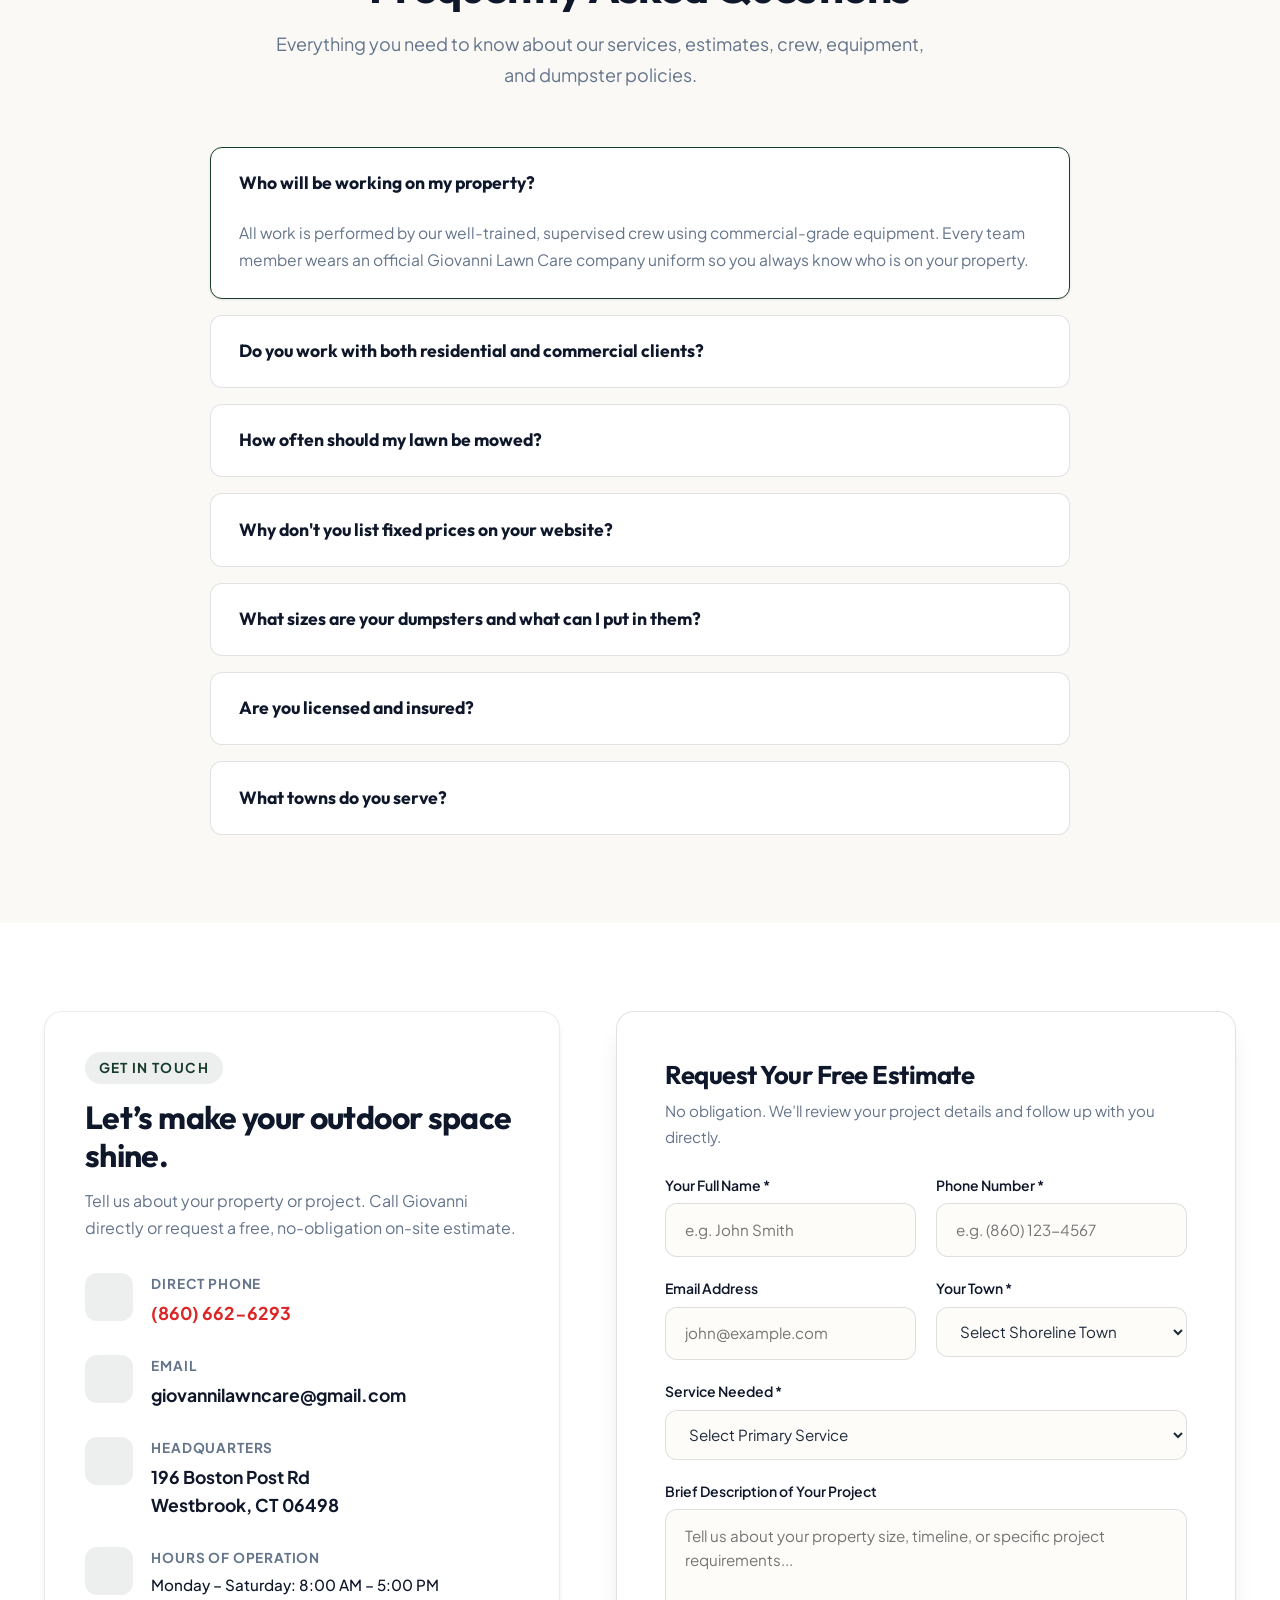
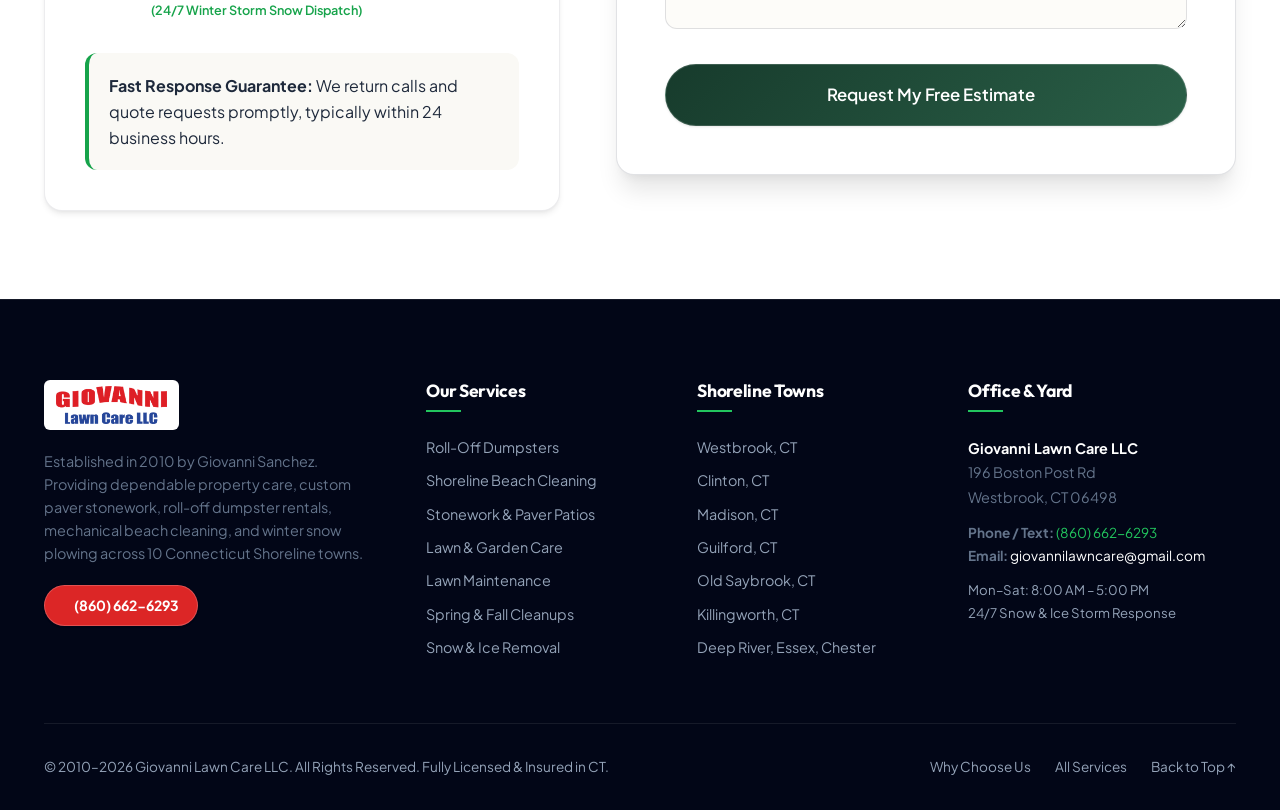
==== commit a73d8b75: "Update beach cleaning and dumpster rental pages for improved clarity and service offerings; remove o" ====
--- a/index.html
+++ b/index.html
@@ -194,9 +194,6 @@
 
         <!-- Header Actions -->
         <div class="header-actions">
-          <a href="tel:+18606626293" class="btn btn-call btn-sm" id="headerCallBtn" aria-label="Call Giovanni Lawn Care">
-            <i data-lucide="phone"></i> Call (860) 662-6293
-          </a>
           <a href="#contact" class="btn btn-primary btn-sm" id="headerQuoteBtn">
             Free Estimate
           </a>
@@ -341,11 +338,11 @@
         <div class="container">
           <div class="hero-content">
             <span class="hero-tag" style="background: rgba(14, 165, 233, 0.2); color: #7dd3fc; border-color: rgba(14, 165, 233, 0.4);">
-              <i data-lucide="waves"></i> Coastal Beach Grooming
+              <i data-lucide="waves"></i> Municipal, Association & Private Beach Grooming
             </span>
             <h2 class="hero-title">Cleaner sand, better shoreline.</h2>
             <p class="hero-desc">
-              Professional mechanical sand sifting and grooming with our Barber Surf Rake for private beachfronts and Connecticut beach associations. Bare-foot safe, odor-free, and storm-ready.
+              Professional mechanical sand sifting and grooming with our Barber Surf Rake for municipal beaches, beach associations, and private beachfronts. <strong>Serving the entire Connecticut Shoreline and Parts of Rhode Island.</strong>
             </p>
             <div class="hero-actions">
               <a href="beach-cleaning.html" class="btn btn-accent btn-lg">
@@ -631,13 +628,16 @@
             <img src="Images/Beach_Cleaning_Barber_Surf_Rake_Equipment.jpeg" alt="Barber Surf Rake Beach Cleaning equipment" class="service-card-img" loading="lazy">
           </div>
           <div class="service-card-body">
-            <h3 class="service-card-title">Shoreline Beach Cleaning</h3>
+            <h3 class="service-card-title">Shoreline & Municipal Beach Cleaning</h3>
+            <div style="font-size: 0.82rem; font-weight: 700; color: #0284c7; background: #e0f2fe; padding: 0.35rem 0.65rem; border-radius: var(--radius-sm); margin-bottom: 0.65rem; display: inline-block;">
+              Serving the entire Connecticut Shoreline and Parts of Rhode Island.
+            </div>
             <p class="service-card-desc">
-              Professional Barber Surf Rake mechanical sand sifting and shoreline grooming for private beachfronts and beach associations.
+              Professional Barber Surf Rake mechanical sand sifting and shoreline grooming for municipal public beaches, beach associations, and private beachfronts.
             </p>
             <div class="service-features-list">
-              <div class="service-feature-item"><i data-lucide="check"></i> Sifts out sharp shells, glass & buried trash</div>
-              <div class="service-feature-item"><i data-lucide="check"></i> Removes rotting seaweed, kelp & insects</div>
+              <div class="service-feature-item"><i data-lucide="check"></i> <strong>Municipal Beach Cleaning</strong>, associations & private beaches</div>
+              <div class="service-feature-item"><i data-lucide="check"></i> Sifts out sharp shells, glass, seaweed & buried trash</div>
               <div class="service-feature-item"><i data-lucide="check"></i> Low-impact dune and coastal berm protection</div>
             </div>
             <div class="service-card-footer">
@@ -711,7 +711,7 @@
       <div class="spotlight-grid">
         <div class="spotlight-images">
           <img src="Images/Dumpster_Rentals_Truck_Trailer_01.jpg" alt="Giovanni hooklift dumpster truck towing excavator along Connecticut shoreline" class="spotlight-img-main" loading="lazy">
-          <img src="Images/Dumpster_Rentals_Giovanni_Truck_11.jpeg" alt="Giovanni Lawn Care hooklift truck and roll-off container" class="spotlight-img-float" loading="lazy">
+          <img src="Images/Dumpster_Rentals_Giovanni_Truck_10.jpeg" alt="Giovanni Lawn Care hooklift truck and roll-off container" class="spotlight-img-float" loading="lazy">
         </div>
         <div class="spotlight-content">
           <span class="spotlight-badge"><i data-lucide="truck"></i> High Priority Shoreline Service</span>
@@ -798,13 +798,23 @@
           <img src="Images/Beach_Cleaning_Barber_Surf_Rake_Equipment.jpeg" alt="Barber Surf Rake sand sifting hopper detail" class="spotlight-img-float" loading="lazy">
         </div>
         <div class="spotlight-content">
-          <span class="spotlight-badge" style="color: #0284c7;"><i data-lucide="waves"></i> Coastal Specialty</span>
-          <h2 class="spotlight-title">Professional Barber Surf Rake Sand Grooming</h2>
+          <span class="spotlight-badge" style="color: #0284c7;"><i data-lucide="waves"></i> Coastal & Municipal Specialty</span>
+          <h2 class="spotlight-title">Professional Barber Surf Rake Sand Grooming & Municipal Beach Cleaning</h2>
+          <p style="font-size: 0.95rem; font-weight: 700; color: #0284c7; background: #e0f2fe; padding: 0.5rem 0.9rem; border-radius: var(--radius-sm); margin-bottom: 1rem; display: inline-block;">
+            📍 Serving the entire Connecticut Shoreline and Parts of Rhode Island.
+          </p>
           <p class="spotlight-lead">
-            Don’t let rotting seaweed wrack, sharp clam shells, and buried storm flotsam ruin your coastal waterfront. We leave private beachfronts and beach associations velvet-smooth.
+            Don’t let rotting seaweed wrack, sharp clam shells, and buried storm flotsam ruin your coastal waterfront. We leave <strong>municipal public beaches, beach associations, and private beachfronts</strong> velvet-smooth.
           </p>
 
           <div class="step-cards-list">
+            <div class="step-card">
+              <span class="step-badge" style="color: #0284c7; background: #e0f2fe;">Towns</span>
+              <div class="step-info">
+                <h4>Municipal Beach Cleaning & Town Contracts</h4>
+                <p>Dependable, high-efficiency mechanical grooming for town parks, municipal beaches, and public coastal facilities across CT and RI.</p>
+              </div>
+            </div>
             <div class="step-card">
               <span class="step-badge" style="color: #0284c7; background: #e0f2fe;">Safe</span>
               <div class="step-info">
@@ -1062,15 +1072,6 @@
           <div class="gallery-overlay">
             <span class="gallery-category">Dumpsters & Cleanups</span>
             <div class="gallery-item-title">Roll-Off Container & Hooklift Truck</div>
-          </div>
-        </div>
-
-        <!-- 9c: Dumpster Fleet & Sign (Truck 11) -->
-        <div class="gallery-item" data-category="dumpsters">
-          <img src="Images/Dumpster_Rentals_Giovanni_Truck_11.jpeg" alt="Giovanni Dumpster Rental Fleet at Westbrook CT Yard" class="gallery-thumb" loading="lazy">
-          <div class="gallery-overlay">
-            <span class="gallery-category">Dumpsters & Cleanups</span>
-            <div class="gallery-item-title">Driveway-Safe Dumpster Fleet</div>
           </div>
         </div>
 
@@ -1588,7 +1589,8 @@
                 <option value="Essex, CT">Essex, CT</option>
                 <option value="Ivoryton, CT">Ivoryton, CT</option>
                 <option value="Chester, CT">Chester, CT</option>
-                <option value="Other Town">Other CT Town</option>
+                <option value="Other CT Shoreline Town">Other CT Shoreline Town</option>
+                <option value="Rhode Island">Rhode Island (Beach Cleaning)</option>
               </select>
             </div>
 
@@ -1604,7 +1606,8 @@
                   <option value="Roll-Off Dumpster Rental (Size TBD)">Roll-Off Dumpster Rental (Need Giovanni's Advice)</option>
                 </optgroup>
                 <optgroup label="Lawn Care & Property Services">
-                  <option value="Shoreline Beach Cleaning">Shoreline Beach Cleaning (Barber Surf Rake)</option>
+                  <option value="Shoreline Beach Cleaning">Shoreline Beach Cleaning (Associations & Private)</option>
+                  <option value="Municipal Beach Cleaning">Municipal Beach Cleaning (Towns & Public Beaches)</option>
                   <option value="Stonework & Paver Patios">Stonework & Paver Patios / Retaining Walls</option>
                   <option value="Lawn & Garden Care">Lawn & Garden Care (Sod, Hydroseeding, Mulch)</option>
                   <option value="Weekly Lawn Maintenance">Weekly Lawn Maintenance</option>
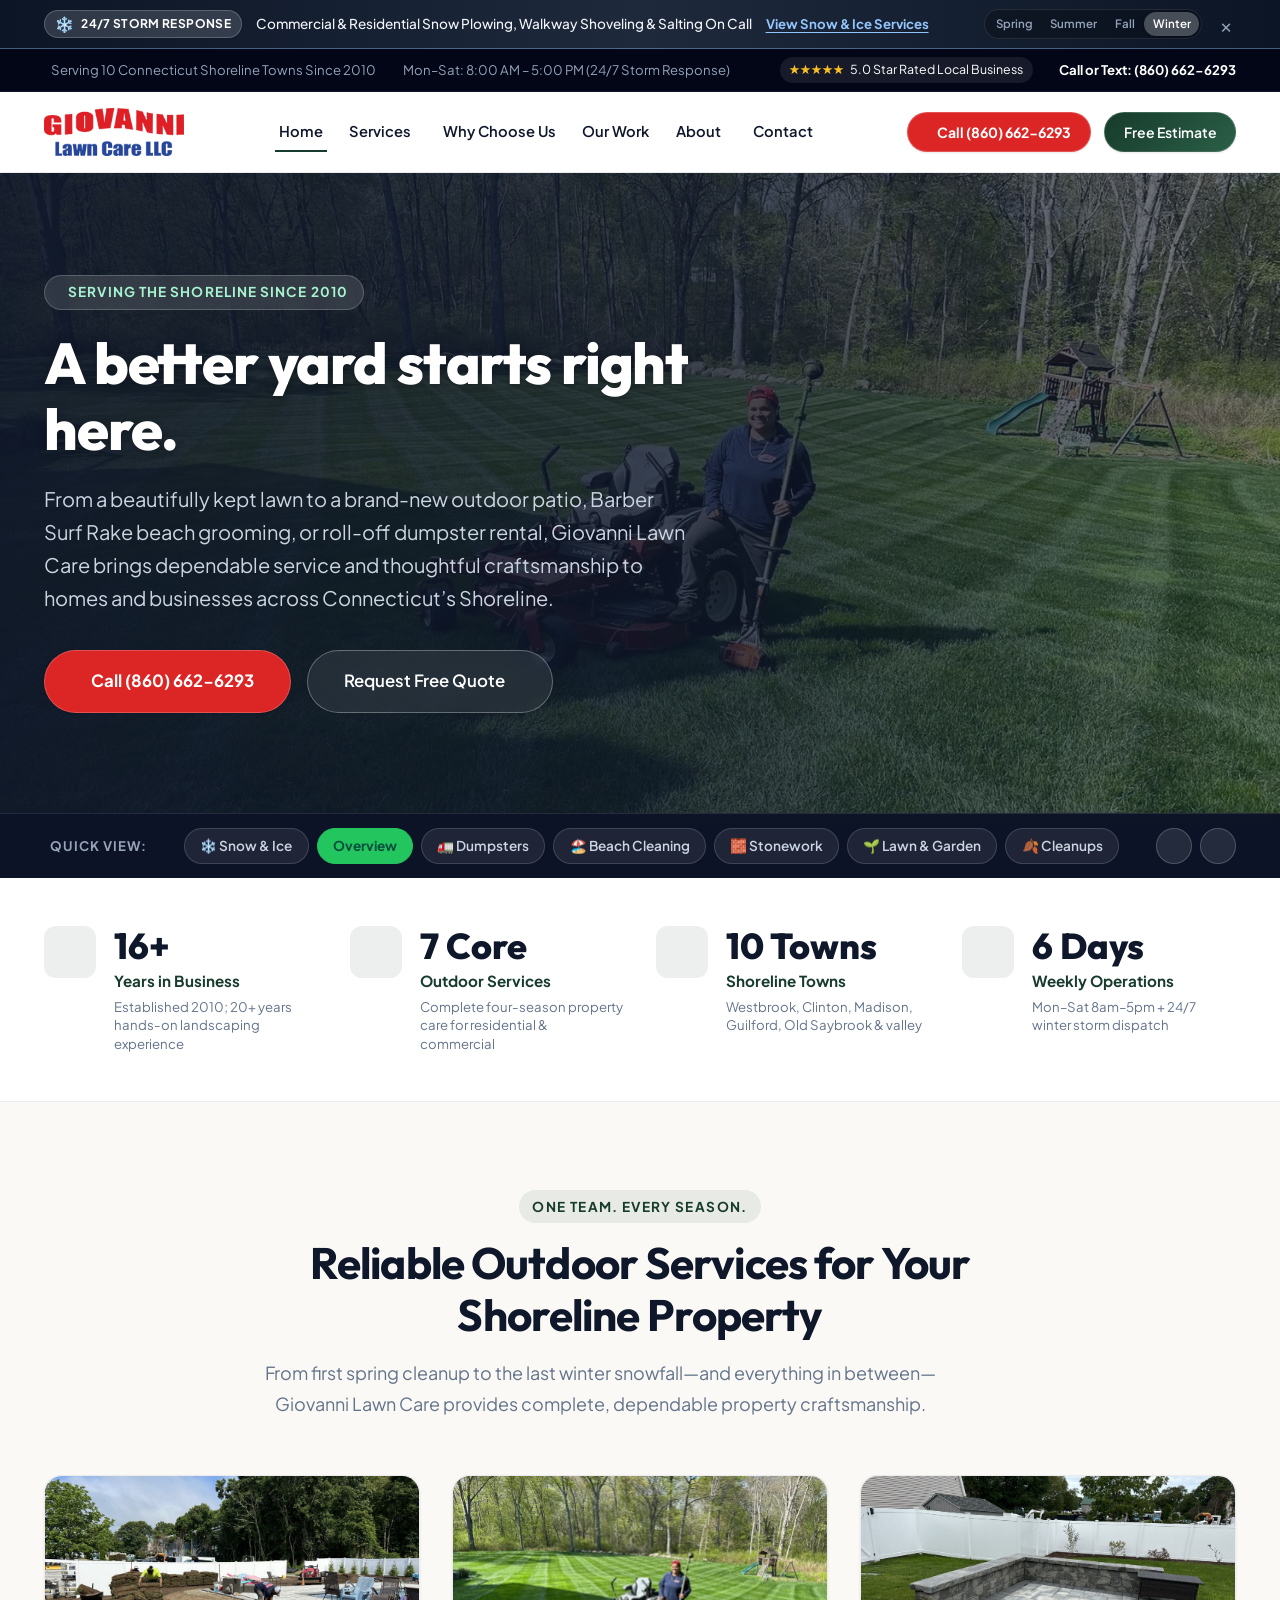
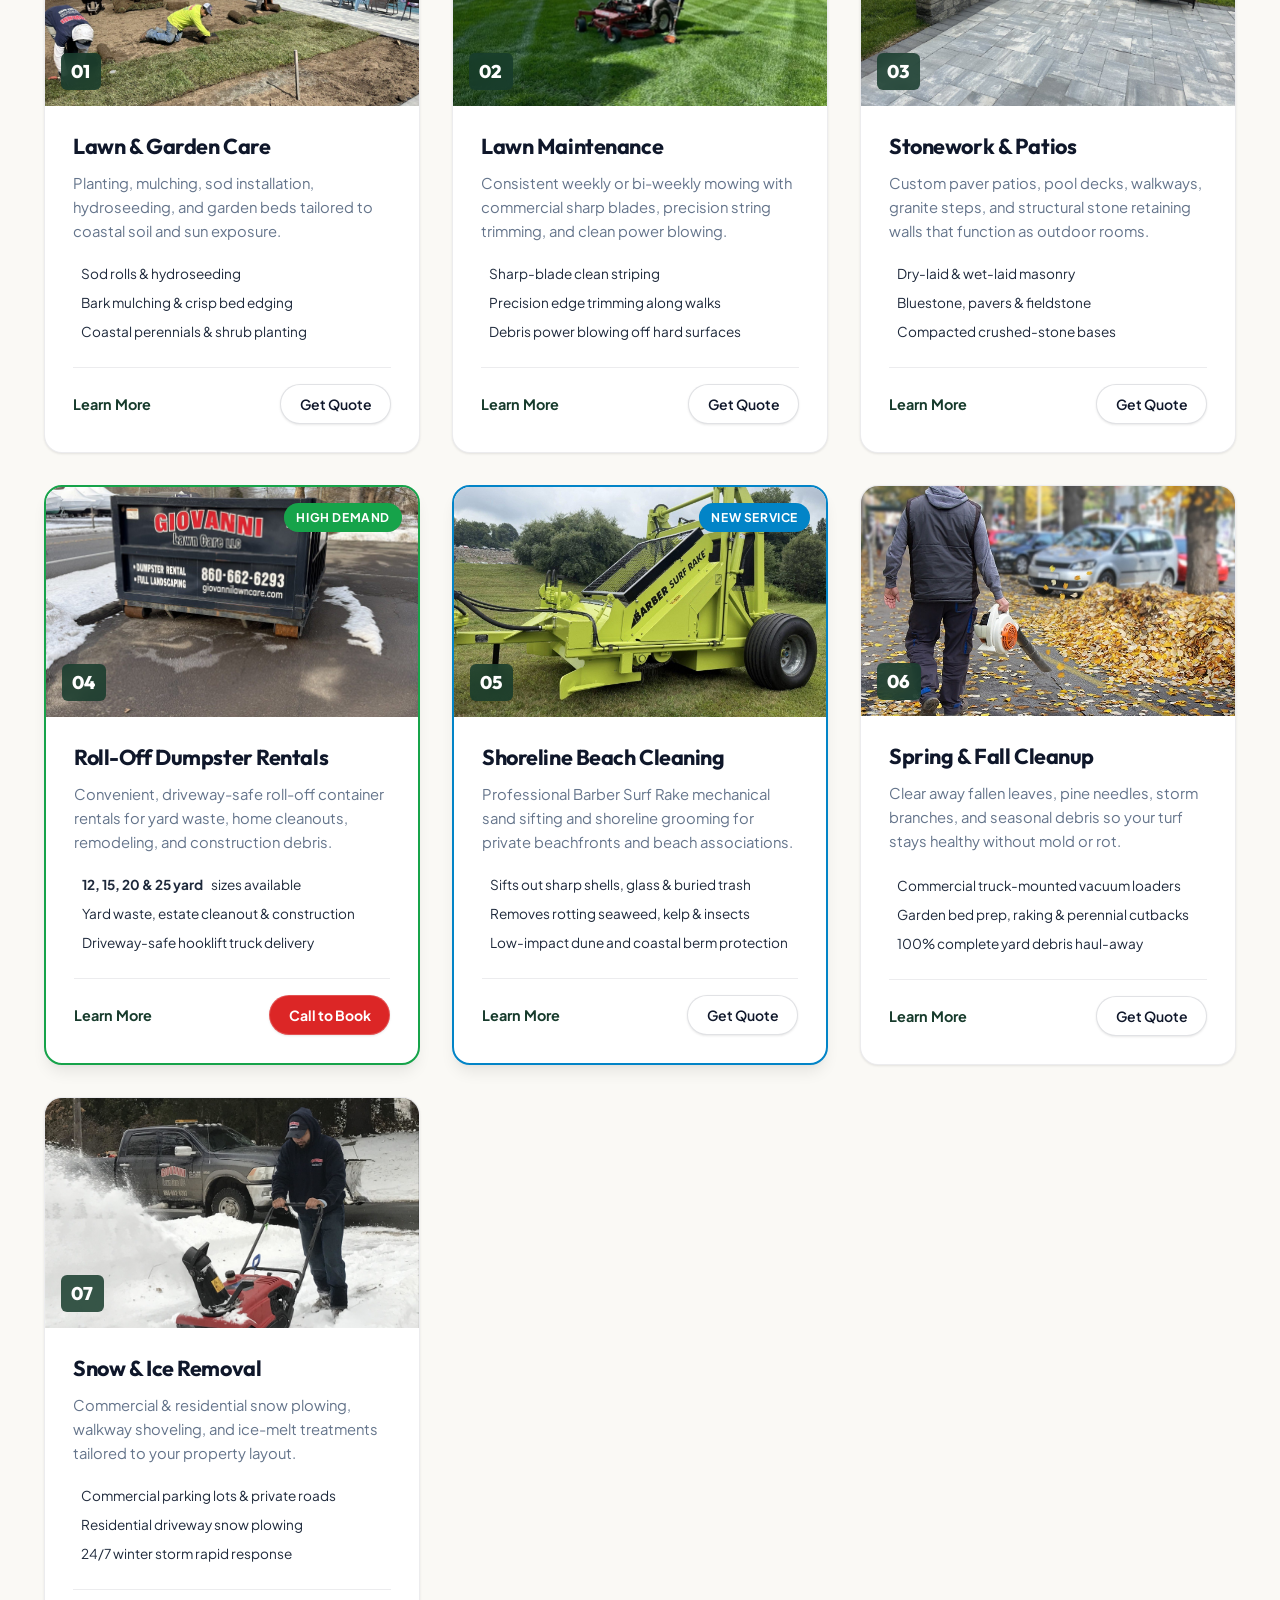
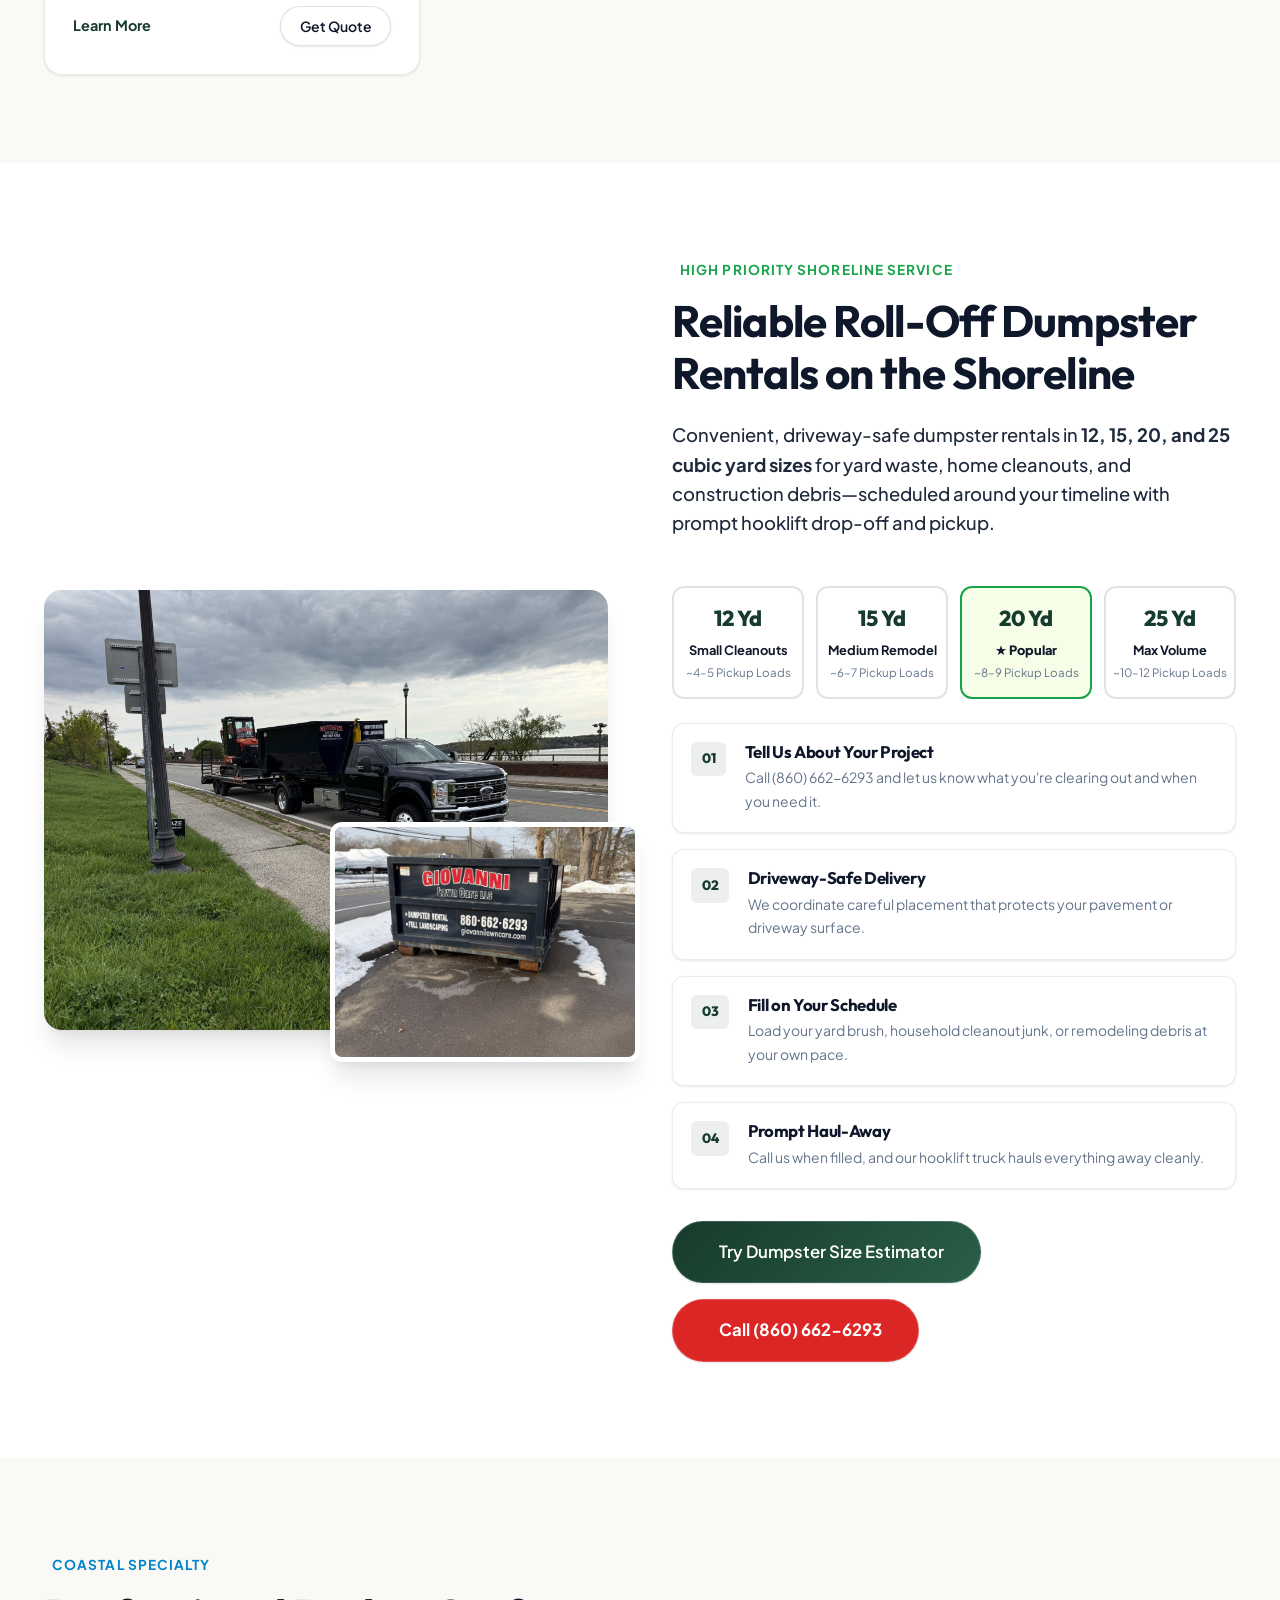
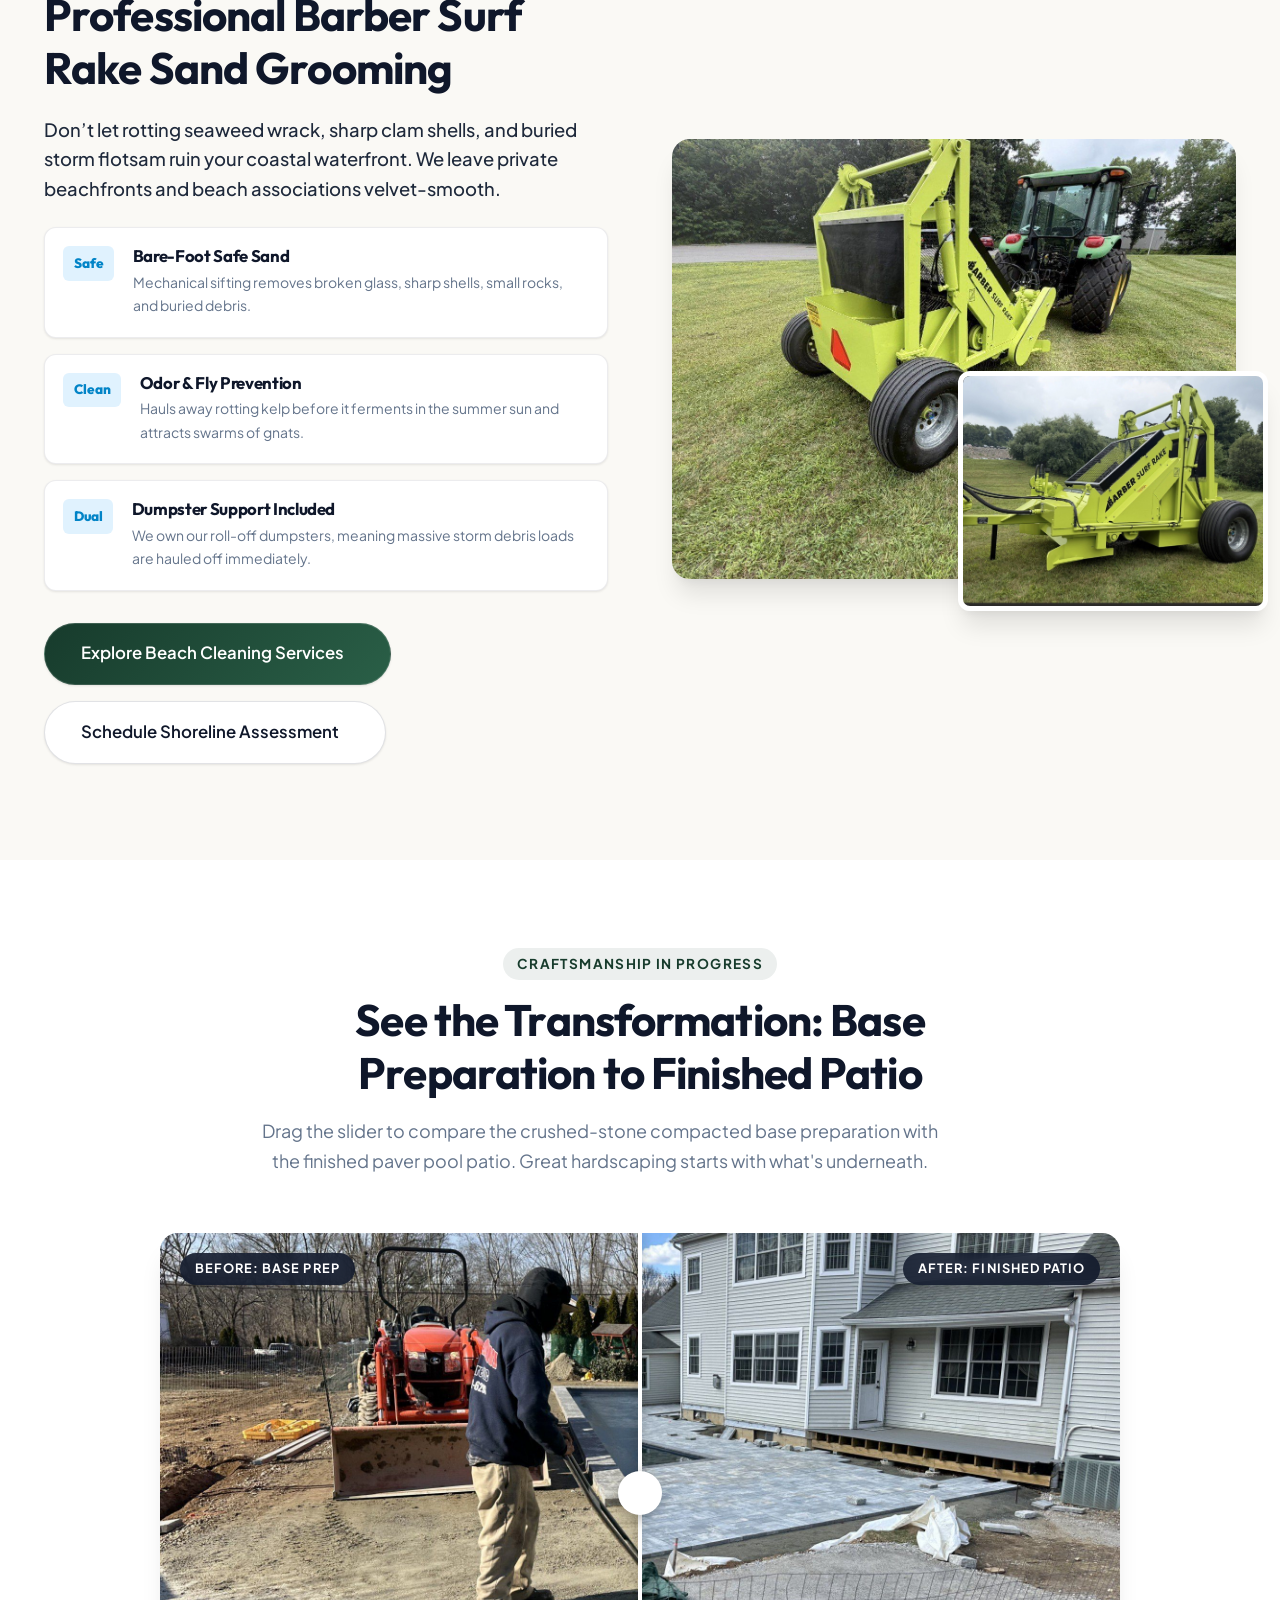
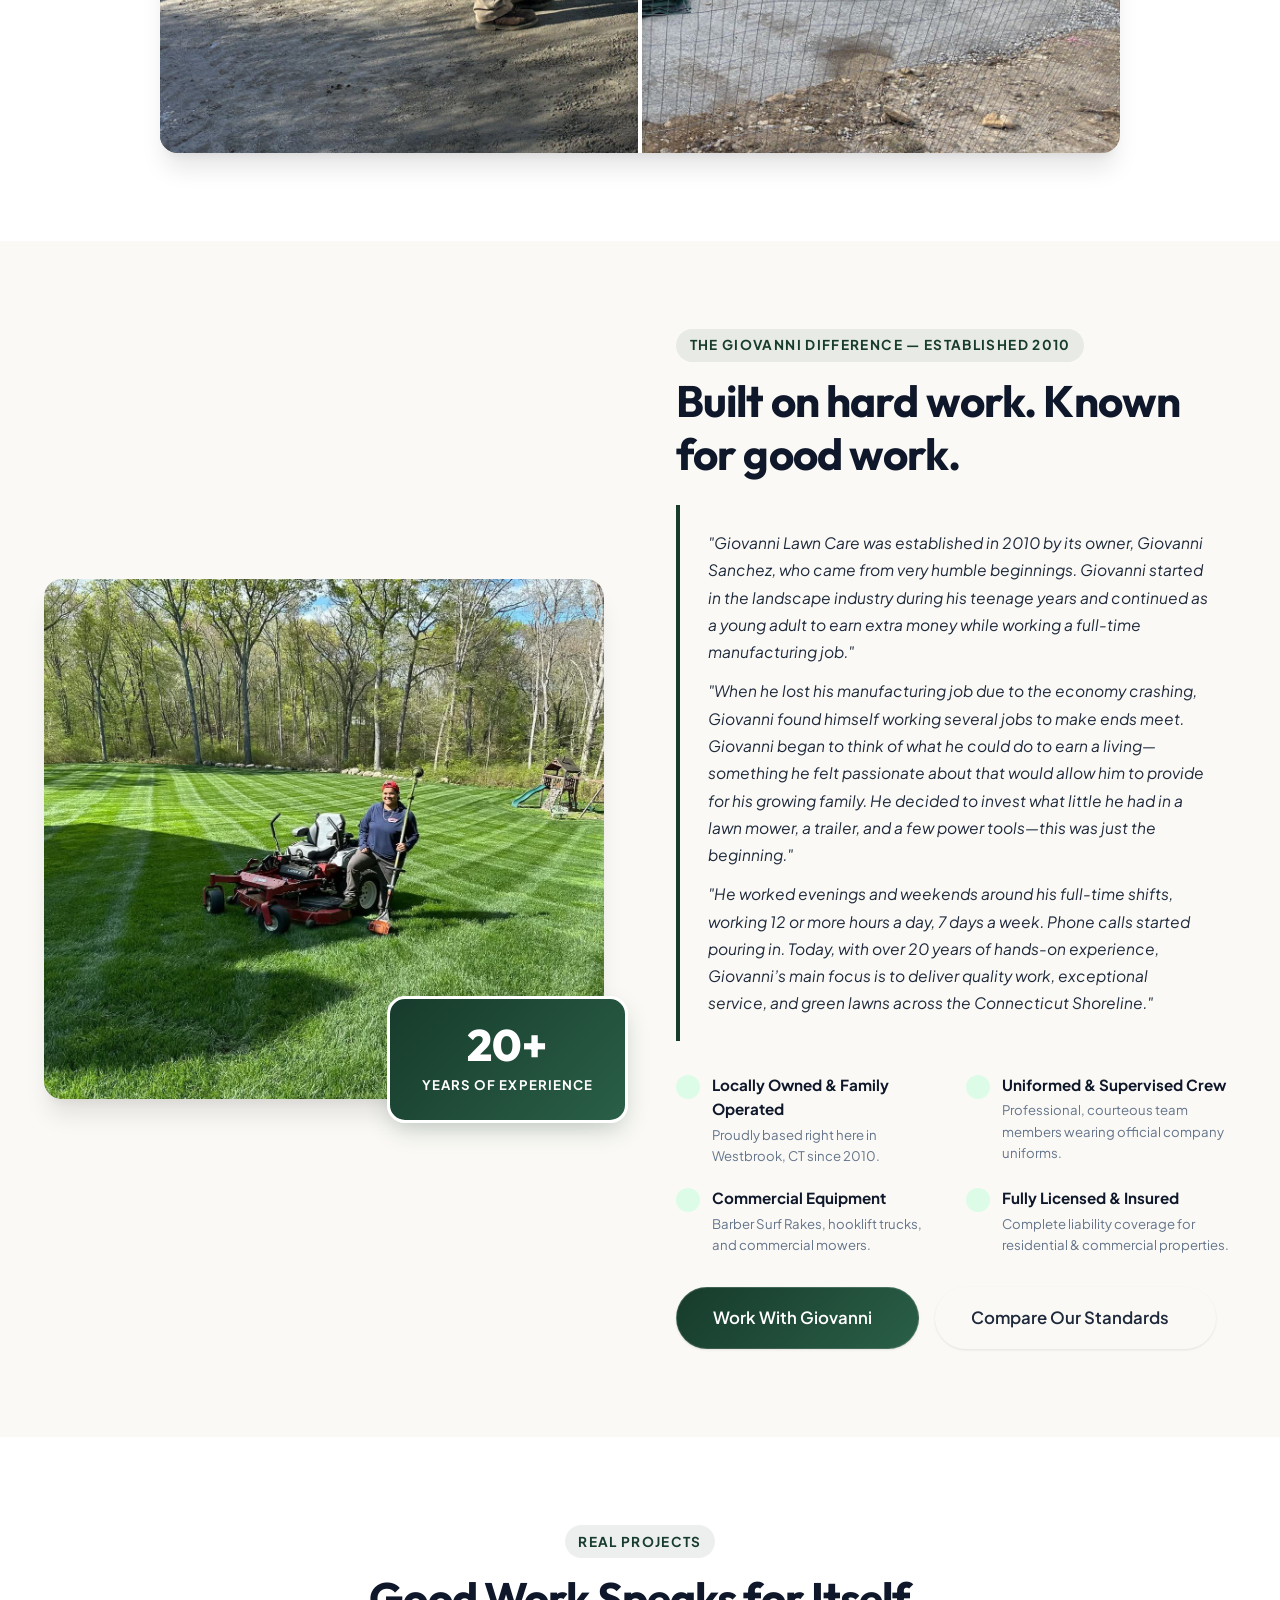
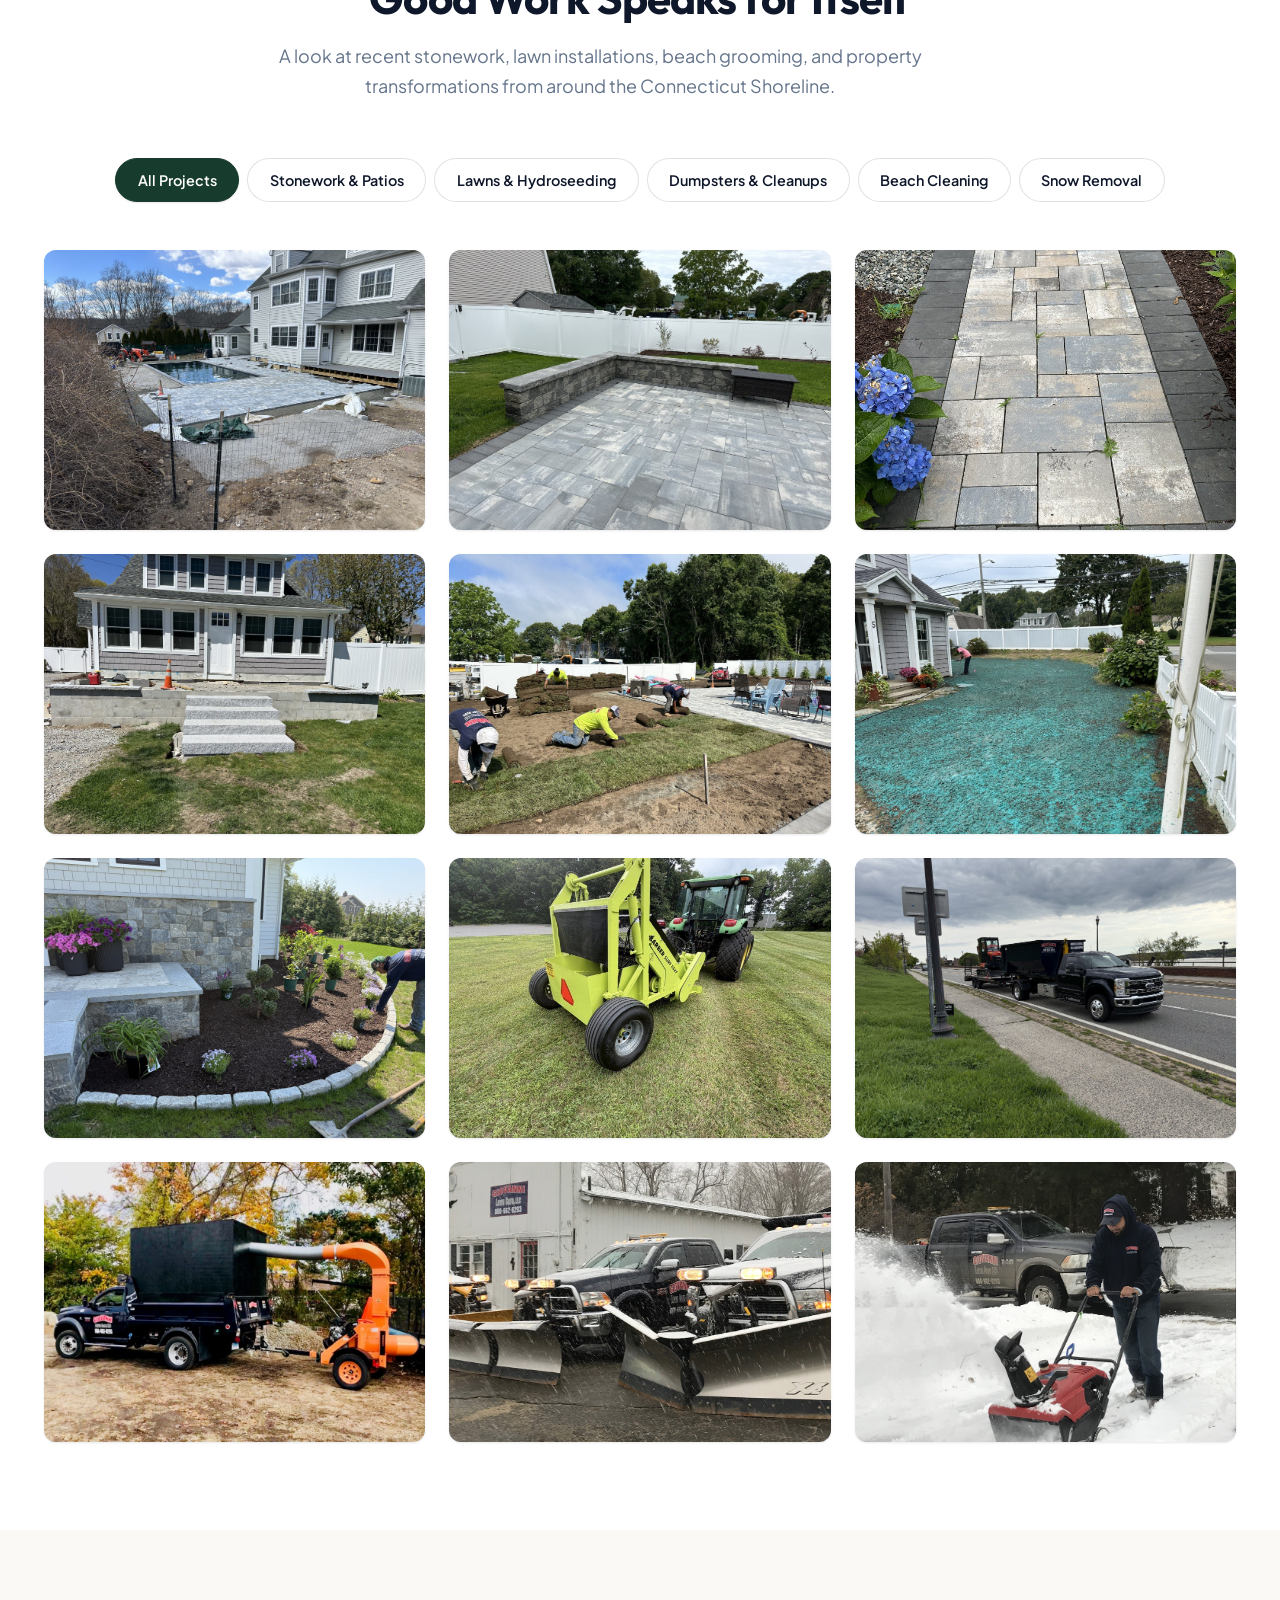
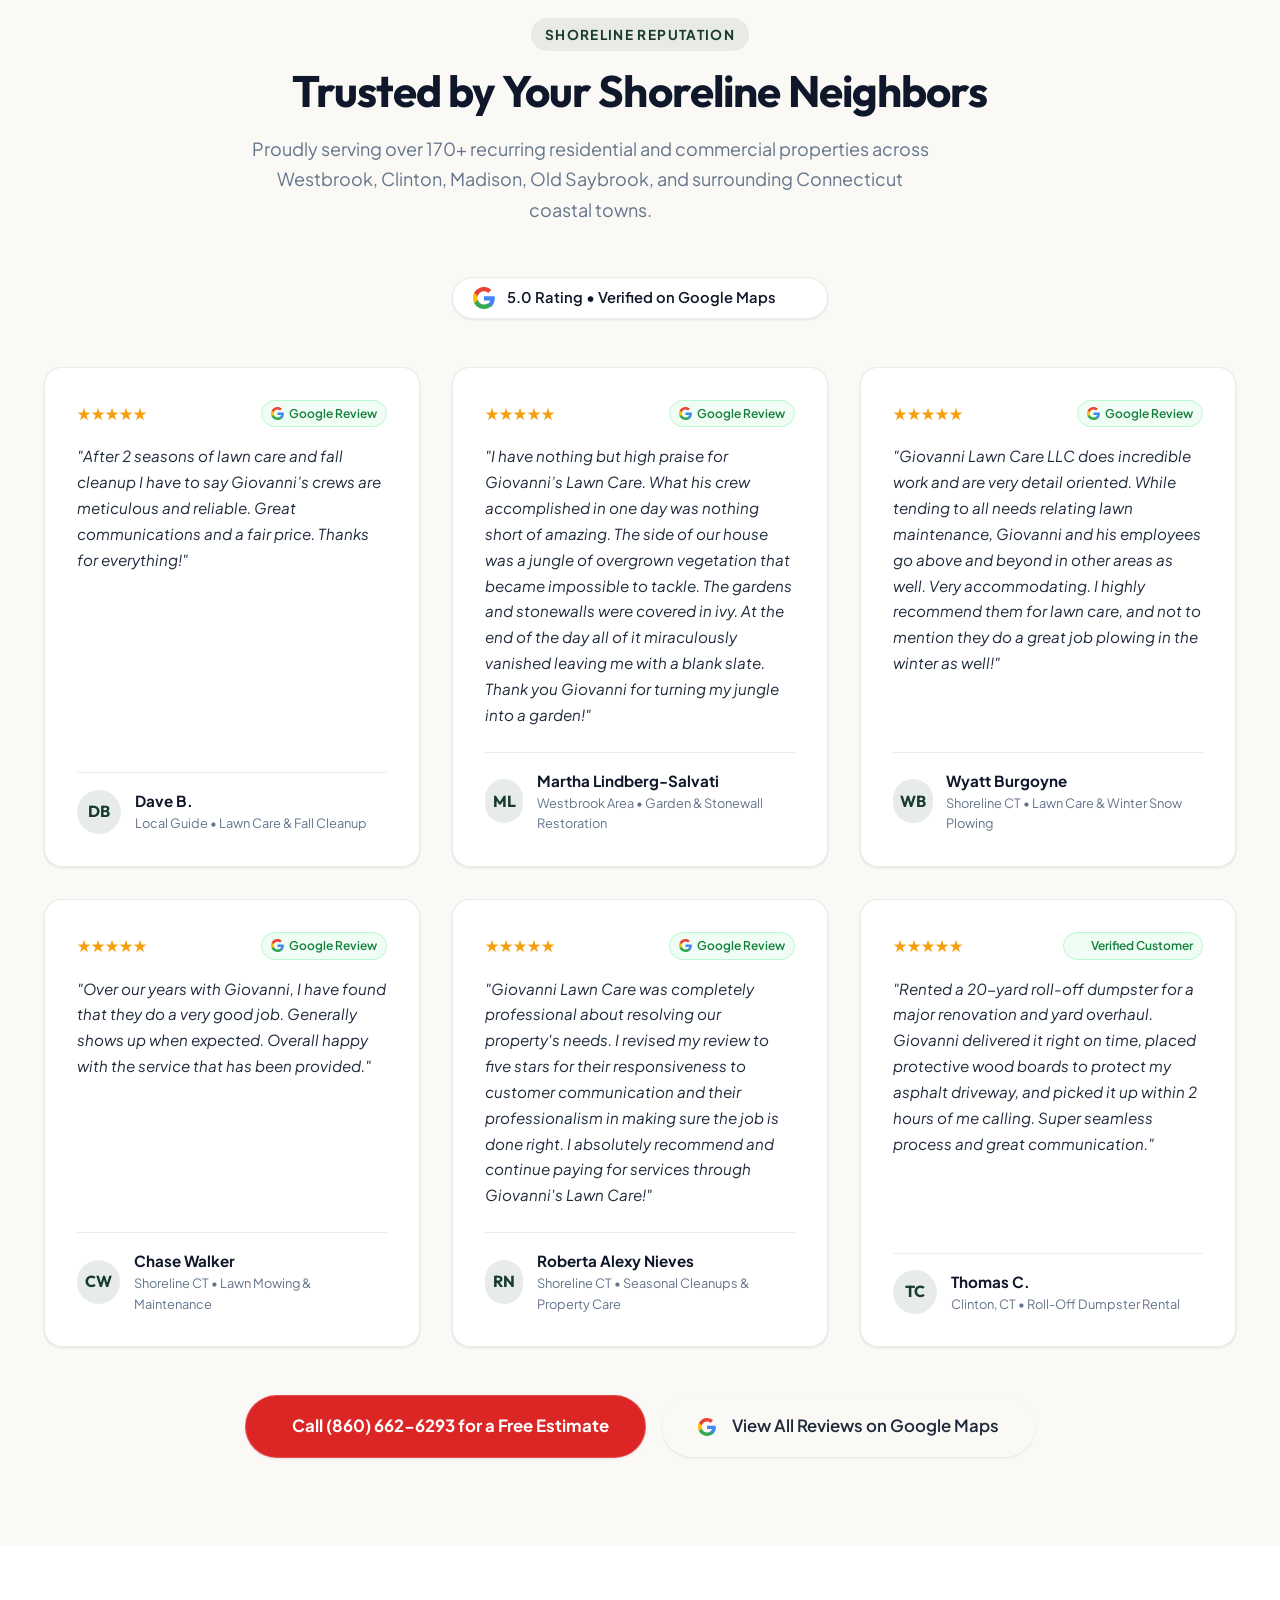
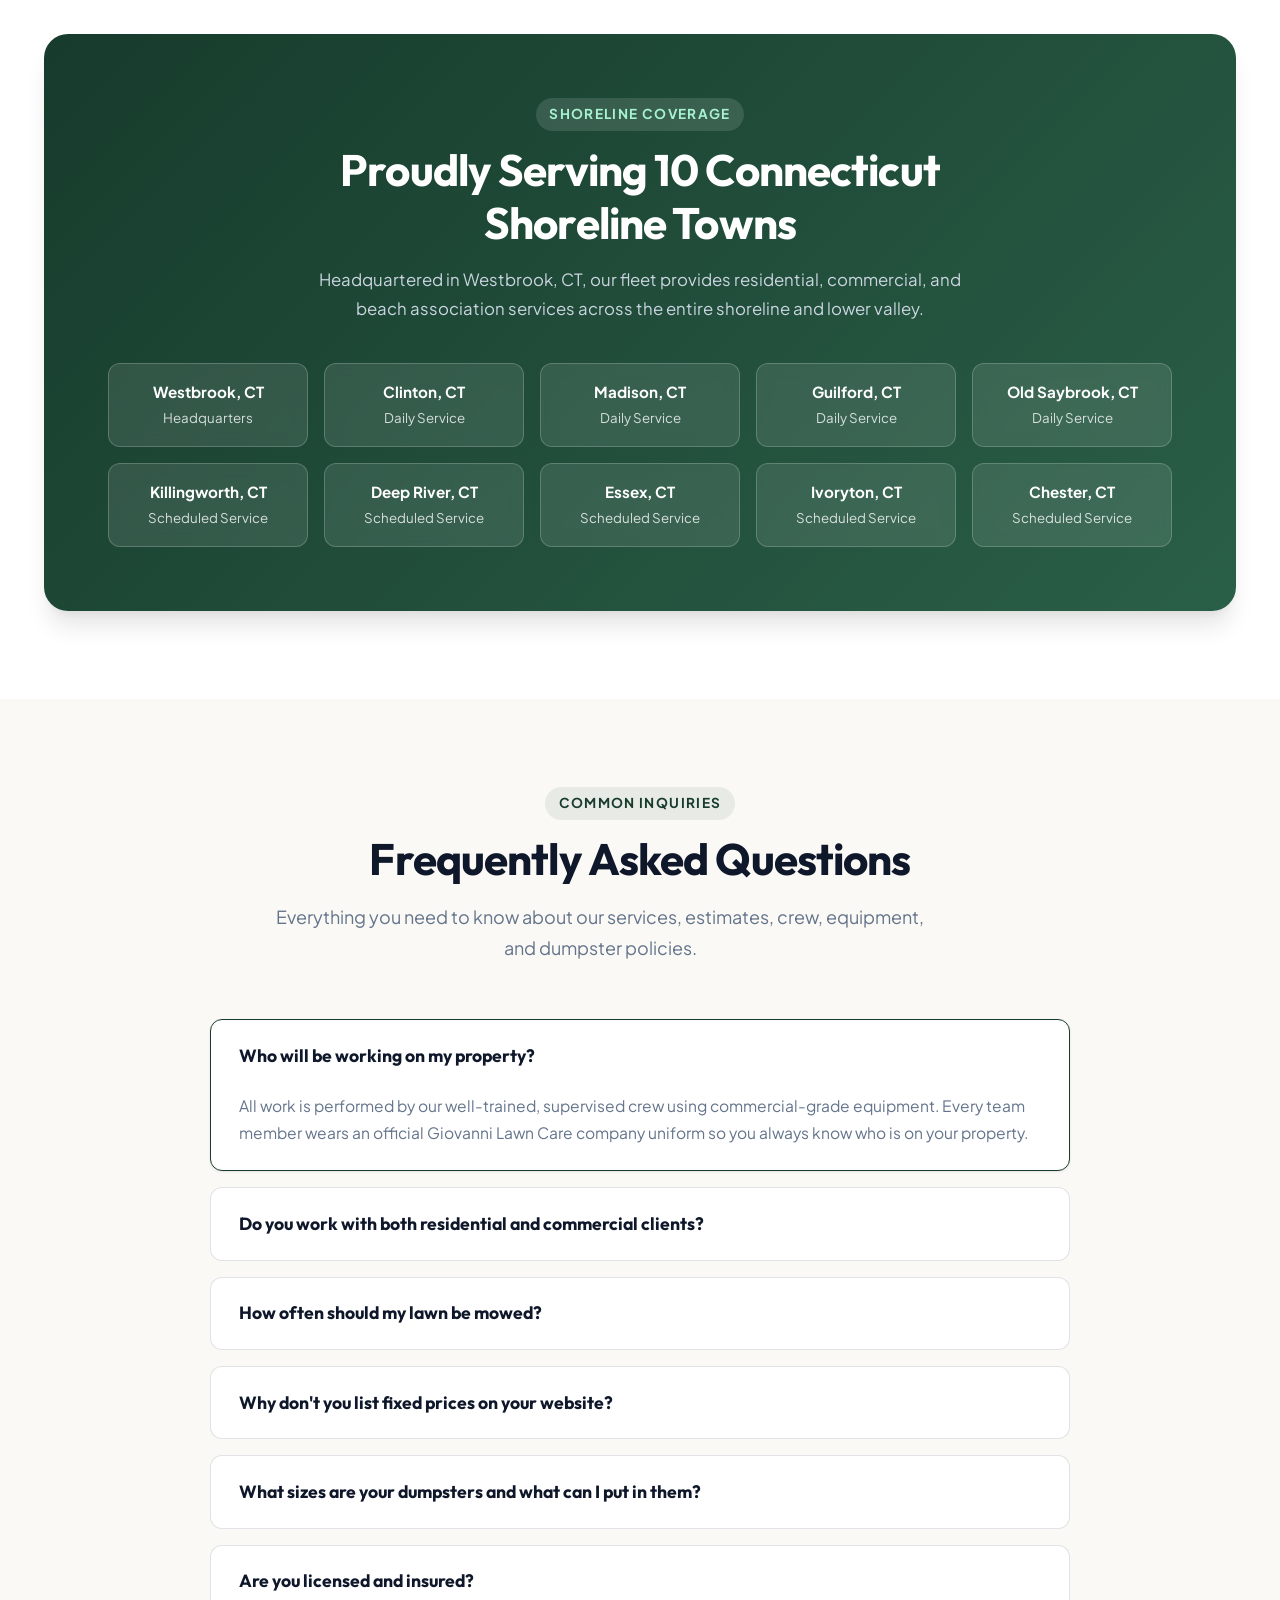
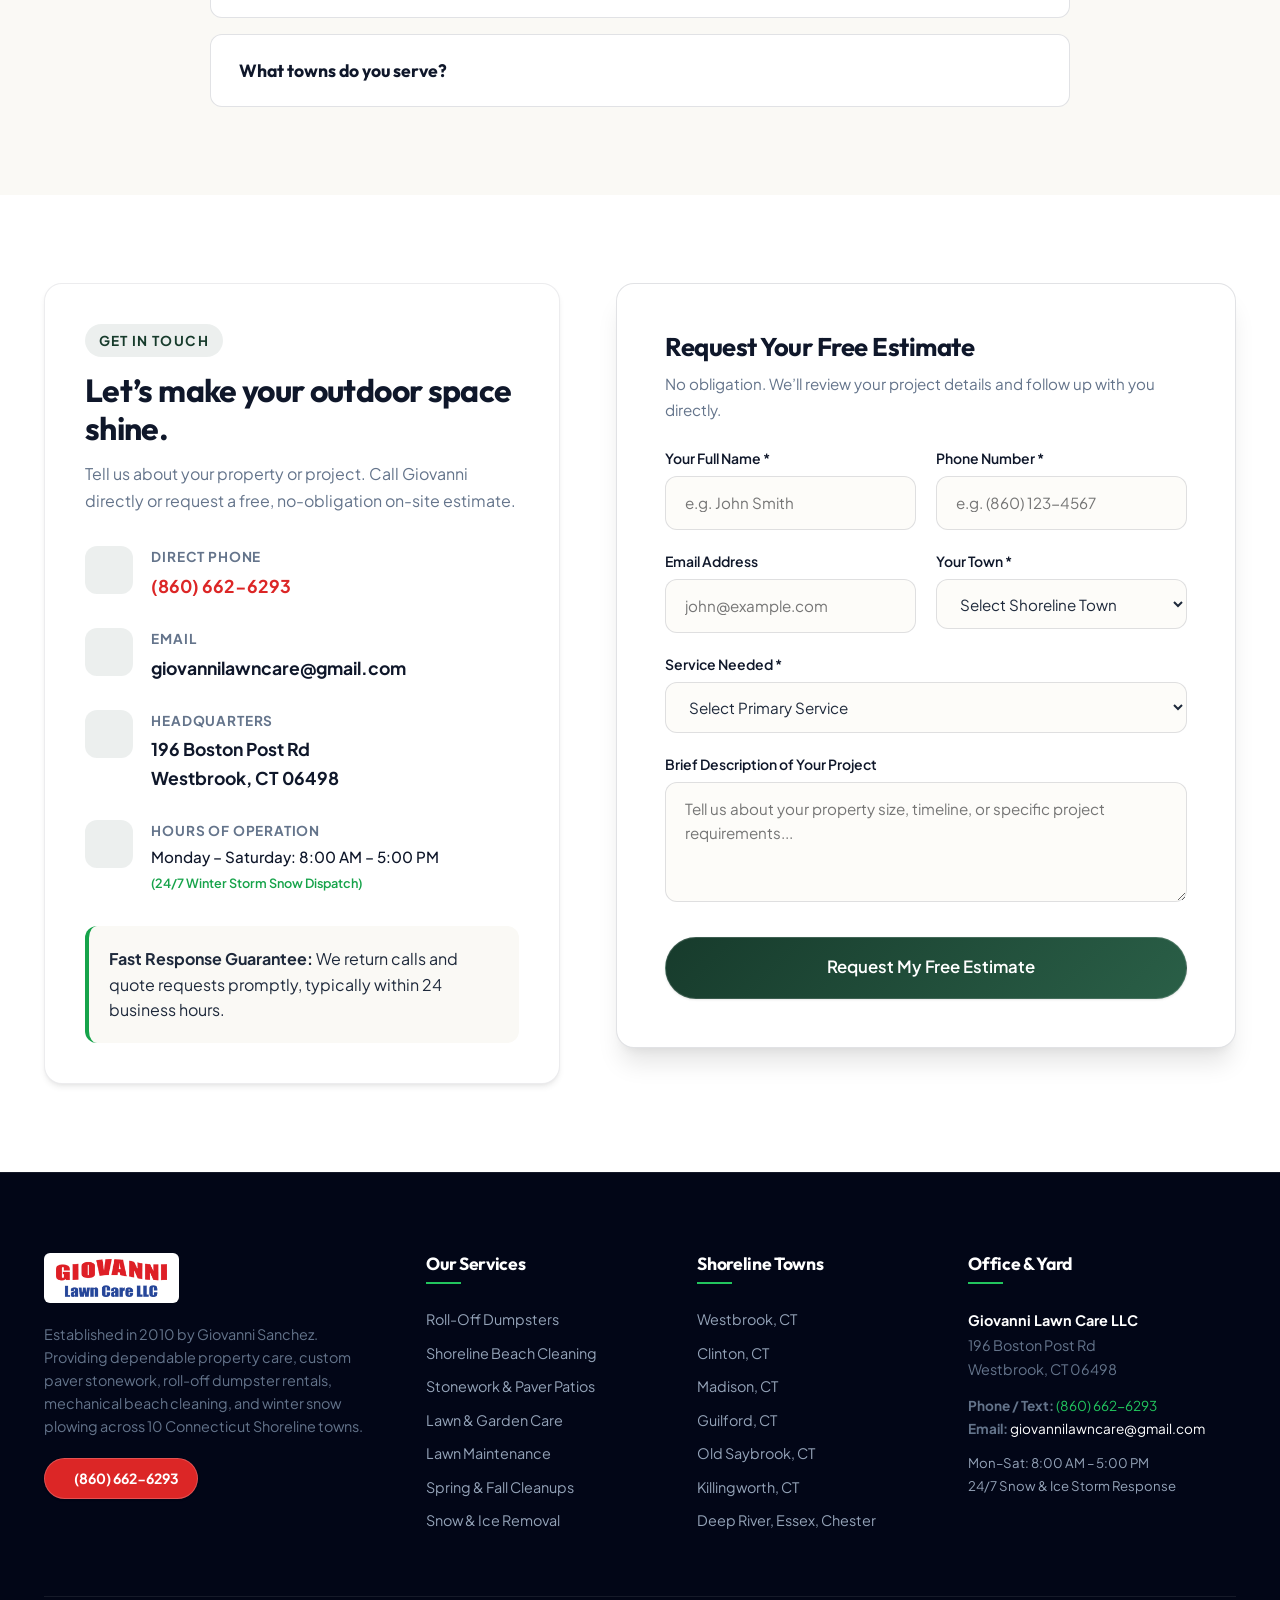
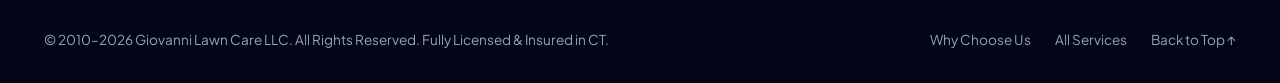
==== commit 82902264: "feat: add Google Analytics tracking tag to all HTML pages and include business roadmap document" ====
--- a/index.html
+++ b/index.html
@@ -1,6 +1,15 @@
 <!DOCTYPE html>
 <html lang="en">
 <head>
+  <!-- Google tag (gtag.js) -->
+  <script async src="https://www.googletagmanager.com/gtag/js?id=G-18X1RFDNYV"></script>
+  <script>
+    window.dataLayer = window.dataLayer || [];
+    function gtag(){dataLayer.push(arguments);}
+    gtag('js', new Date());
+
+    gtag('config', 'G-18X1RFDNYV');
+  </script>
   <meta charset="UTF-8">
   <meta name="viewport" content="width=device-width, initial-scale=1.0">
   <title>Giovanni Lawn Care LLC | Connecticut Shoreline Landscaping, Dumpsters & Beach Cleaning</title>
@@ -194,6 +203,9 @@
 
         <!-- Header Actions -->
         <div class="header-actions">
+          <a href="tel:+18606626293" class="btn btn-call btn-sm" id="headerCallBtn" aria-label="Call Giovanni Lawn Care">
+            <i data-lucide="phone"></i> Call (860) 662-6293
+          </a>
           <a href="#contact" class="btn btn-primary btn-sm" id="headerQuoteBtn">
             Free Estimate
           </a>
@@ -256,9 +268,134 @@
   <section class="hero-section" id="hero">
     <div class="hero-slider-wrap">
 
-      <!-- Slide 1: Current Season — Spring & Fall Cleanup -->
-      <article class="hero-slide active" data-season="cleanup">
-        <img src="Images/IMG_1567-Medium-1024x738-1.jpg" alt="Giovanni Ram dump truck with commercial leaf vacuum setup" class="hero-bg-img" fetchpriority="high" decoding="async">
+      <!-- Slide 1: Main Overview -->
+      <article class="hero-slide active" data-season="overview">
+        <img src="Images/IMG_4633%20(Custom).JPG" alt="Giovanni Sanchez mowing lush green lawn with commercial zero turn mower" class="hero-bg-img">
+        <div class="hero-overlay"></div>
+        <div class="container">
+          <div class="hero-content">
+            <span class="hero-tag">
+              <i data-lucide="shield-check"></i> Serving the Shoreline Since 2010
+            </span>
+            <h1 class="hero-title">A better yard starts right here.</h1>
+            <p class="hero-desc">
+              From a beautifully kept lawn to a brand-new outdoor patio, Barber Surf Rake beach grooming, or roll-off dumpster rental, Giovanni Lawn Care brings dependable service and thoughtful craftsmanship to homes and businesses across Connecticut’s Shoreline.
+            </p>
+            <div class="hero-actions">
+              <a href="tel:+18606626293" class="btn btn-call btn-lg">
+                <i data-lucide="phone-call"></i> Call (860) 662-6293
+              </a>
+              <a href="#contact" class="btn btn-outline-white btn-lg">
+                Request Free Quote <i data-lucide="arrow-right"></i>
+              </a>
+            </div>
+          </div>
+        </div>
+      </article>
+
+      <!-- Slide 2: Dumpster Rentals (High Priority SEO) -->
+      <article class="hero-slide" data-season="dumpsters">
+        <img src="Images/Dumpster_Rentals_Truck_Trailer_01.jpg" alt="Giovanni Lawn Care hooklift dumpster truck on Connecticut shoreline road" class="hero-bg-img">
+        <div class="hero-overlay"></div>
+        <div class="container">
+          <div class="hero-content">
+            <span class="hero-tag" style="background: rgba(220, 38, 38, 0.2); color: #fca5a5; border-color: rgba(220, 38, 38, 0.4);">
+              <i data-lucide="truck"></i> Featured Shoreline Service
+            </span>
+            <h2 class="hero-title">Roll-off dumpsters, delivered on your schedule.</h2>
+            <p class="hero-desc">
+              Convenient, driveway-safe dumpster rentals in 12, 15, 20 & 25 yard sizes for yard debris, home cleanouts, and construction or remodeling projects across Westbrook, Clinton, Madison, and surrounding towns.
+            </p>
+            <div class="hero-actions">
+              <a href="dumpster-rentals.html" class="btn btn-accent btn-lg">
+                Explore Dumpster Rentals <i data-lucide="arrow-right"></i>
+              </a>
+              <a href="tel:+18606626293" class="btn btn-outline-white btn-lg">
+                <i data-lucide="phone"></i> Call for Dumpster Delivery
+              </a>
+            </div>
+          </div>
+        </div>
+      </article>
+
+      <!-- Slide 3: Shoreline Beach Cleaning (High Priority SEO) -->
+      <article class="hero-slide" data-season="beach">
+        <img src="Images/Beach_Cleaning_Barber_Surf_Rake_Tractor.jpeg" alt="Barber Surf Rake Beach Cleaning Tractor on Connecticut shoreline" class="hero-bg-img">
+        <div class="hero-overlay"></div>
+        <div class="container">
+          <div class="hero-content">
+            <span class="hero-tag" style="background: rgba(14, 165, 233, 0.2); color: #7dd3fc; border-color: rgba(14, 165, 233, 0.4);">
+              <i data-lucide="waves"></i> Coastal Beach Grooming
+            </span>
+            <h2 class="hero-title">Cleaner sand, better shoreline.</h2>
+            <p class="hero-desc">
+              Professional mechanical sand sifting and grooming with our Barber Surf Rake for private beachfronts and Connecticut beach associations. Bare-foot safe, odor-free, and storm-ready.
+            </p>
+            <div class="hero-actions">
+              <a href="beach-cleaning.html" class="btn btn-accent btn-lg">
+                Explore Beach Cleaning <i data-lucide="arrow-right"></i>
+              </a>
+              <a href="#contact" class="btn btn-outline-white btn-lg">
+                Book Shoreline Assessment <i data-lucide="arrow-right"></i>
+              </a>
+            </div>
+          </div>
+        </div>
+      </article>
+
+      <!-- Slide 4: Stonework & Hardscaping -->
+      <article class="hero-slide" data-season="stonework">
+        <img src="Images/Stonework_Pool_Paver_Patio_Overview.jpg" alt="Completed paver patio around in-ground pool built by Giovanni Lawn Care" class="hero-bg-img">
+        <div class="hero-overlay"></div>
+        <div class="container">
+          <div class="hero-content">
+            <span class="hero-tag">
+              <i data-lucide="hammer"></i> Masonry & Hardscaping
+            </span>
+            <h2 class="hero-title">Outdoor living, built to last.</h2>
+            <p class="hero-desc">
+              Custom paver patios, pool surrounds, walkways, granite steps, and structural retaining walls designed around the way you live outside.
+            </p>
+            <div class="hero-actions">
+              <a href="stonework.html" class="btn btn-primary btn-lg">
+                Explore Stonework <i data-lucide="arrow-right"></i>
+              </a>
+              <a href="#contact" class="btn btn-outline-white btn-lg">
+                Get Patio Estimate <i data-lucide="arrow-right"></i>
+              </a>
+            </div>
+          </div>
+        </div>
+      </article>
+
+      <!-- Slide 5: Lawn & Garden Care -->
+      <article class="hero-slide" data-season="lawn">
+        <img src="Images/Lawn_Garden_Care_Planting_Mulching.jpeg" alt="Giovanni crew installing flower garden beds and fresh mulch" class="hero-bg-img">
+        <div class="hero-overlay"></div>
+        <div class="container">
+          <div class="hero-content">
+            <span class="hero-tag">
+              <i data-lucide="sprout"></i> Complete Garden Care
+            </span>
+            <h2 class="hero-title">Gardens that grow with pride.</h2>
+            <p class="hero-desc">
+              Planting, mulching, sod installation, hydroseeding, and custom garden beds tailored to Connecticut Shoreline coastal soils.
+            </p>
+            <div class="hero-actions">
+              <a href="lawn-garden-care.html" class="btn btn-accent btn-lg">
+                Explore Lawn & Garden <i data-lucide="arrow-right"></i>
+              </a>
+              <a href="#contact" class="btn btn-outline-white btn-lg">
+                Request Garden Design <i data-lucide="arrow-right"></i>
+              </a>
+            </div>
+          </div>
+        </div>
+      </article>
+
+      <!-- Slide 6: Spring & Fall Cleanup -->
+      <article class="hero-slide" data-season="cleanup">
+        <img src="Images/IMG_1567-Medium-1024x738-1.jpg" alt="Giovanni Ram dump truck with commercial leaf vacuum setup" class="hero-bg-img">
         <div class="hero-overlay"></div>
         <div class="container">
           <div class="hero-content">
@@ -281,134 +418,9 @@
         </div>
       </article>
 
-      <!-- Slide 2: Main Overview -->
-      <article class="hero-slide" data-season="overview">
-        <img src="Images/IMG_4633%20(Custom).JPG" alt="Giovanni Sanchez mowing lush green lawn with commercial zero turn mower" class="hero-bg-img" loading="lazy" decoding="async">
-        <div class="hero-overlay"></div>
-        <div class="container">
-          <div class="hero-content">
-            <span class="hero-tag">
-              <i data-lucide="shield-check"></i> Serving the Shoreline Since 2010
-            </span>
-            <h1 class="hero-title">A better yard starts right here.</h1>
-            <p class="hero-desc">
-              From a beautifully kept lawn to a brand-new outdoor patio, Barber Surf Rake beach grooming, or roll-off dumpster rental, Giovanni Lawn Care brings dependable service and thoughtful craftsmanship to homes and businesses across Connecticut’s Shoreline.
-            </p>
-            <div class="hero-actions">
-              <a href="tel:+18606626293" class="btn btn-call btn-lg">
-                <i data-lucide="phone-call"></i> Call (860) 662-6293
-              </a>
-              <a href="#contact" class="btn btn-outline-white btn-lg">
-                Request Free Quote <i data-lucide="arrow-right"></i>
-              </a>
-            </div>
-          </div>
-        </div>
-      </article>
-
-      <!-- Slide 3: Dumpster Rentals (High Priority SEO) -->
-      <article class="hero-slide" data-season="dumpsters">
-        <img src="Images/Dumpster_Rentals_Truck_Trailer_01.jpg" alt="Giovanni Lawn Care hooklift dumpster truck on Connecticut shoreline road" class="hero-bg-img" loading="lazy" decoding="async">
-        <div class="hero-overlay"></div>
-        <div class="container">
-          <div class="hero-content">
-            <span class="hero-tag" style="background: rgba(220, 38, 38, 0.2); color: #fca5a5; border-color: rgba(220, 38, 38, 0.4);">
-              <i data-lucide="truck"></i> Featured Shoreline Service
-            </span>
-            <h2 class="hero-title">Roll-off dumpsters, delivered on your schedule.</h2>
-            <p class="hero-desc">
-              Convenient, driveway-safe dumpster rentals in 12, 15, 20 & 25 yard sizes for yard debris, home cleanouts, and construction or remodeling projects across Westbrook, Clinton, Madison, and surrounding towns.
-            </p>
-            <div class="hero-actions">
-              <a href="dumpster-rentals.html" class="btn btn-accent btn-lg">
-                Explore Dumpster Rentals <i data-lucide="arrow-right"></i>
-              </a>
-              <a href="tel:+18606626293" class="btn btn-outline-white btn-lg">
-                <i data-lucide="phone"></i> Call for Dumpster Delivery
-              </a>
-            </div>
-          </div>
-        </div>
-      </article>
-
-      <!-- Slide 4: Shoreline Beach Cleaning (High Priority SEO) -->
-      <article class="hero-slide" data-season="beach">
-        <img src="Images/Beach_Cleaning_Barber_Surf_Rake_Tractor.jpeg" alt="Barber Surf Rake Beach Cleaning Tractor on Connecticut shoreline" class="hero-bg-img" loading="lazy" decoding="async">
-        <div class="hero-overlay"></div>
-        <div class="container">
-          <div class="hero-content">
-            <span class="hero-tag" style="background: rgba(14, 165, 233, 0.2); color: #7dd3fc; border-color: rgba(14, 165, 233, 0.4);">
-              <i data-lucide="waves"></i> Municipal, Association & Private Beach Grooming
-            </span>
-            <h2 class="hero-title">Cleaner sand, better shoreline.</h2>
-            <p class="hero-desc">
-              Professional mechanical sand sifting and grooming with our Barber Surf Rake for municipal beaches, beach associations, and private beachfronts. <strong>Serving the entire Connecticut Shoreline and Parts of Rhode Island.</strong>
-            </p>
-            <div class="hero-actions">
-              <a href="beach-cleaning.html" class="btn btn-accent btn-lg">
-                Explore Beach Cleaning <i data-lucide="arrow-right"></i>
-              </a>
-              <a href="#contact" class="btn btn-outline-white btn-lg">
-                Book Shoreline Assessment <i data-lucide="arrow-right"></i>
-              </a>
-            </div>
-          </div>
-        </div>
-      </article>
-
-      <!-- Slide 5: Stonework & Hardscaping -->
-      <article class="hero-slide" data-season="stonework">
-        <img src="Images/Stonework_Pool_Paver_Patio_Overview.jpg" alt="Completed paver patio around in-ground pool built by Giovanni Lawn Care" class="hero-bg-img" loading="lazy" decoding="async">
-        <div class="hero-overlay"></div>
-        <div class="container">
-          <div class="hero-content">
-            <span class="hero-tag">
-              <i data-lucide="hammer"></i> Masonry & Hardscaping
-            </span>
-            <h2 class="hero-title">Outdoor living, built to last.</h2>
-            <p class="hero-desc">
-              Custom paver patios, pool surrounds, walkways, granite steps, and structural retaining walls designed around the way you live outside.
-            </p>
-            <div class="hero-actions">
-              <a href="stonework.html" class="btn btn-primary btn-lg">
-                Explore Stonework <i data-lucide="arrow-right"></i>
-              </a>
-              <a href="#contact" class="btn btn-outline-white btn-lg">
-                Get Patio Estimate <i data-lucide="arrow-right"></i>
-              </a>
-            </div>
-          </div>
-        </div>
-      </article>
-
-      <!-- Slide 6: Lawn & Garden Care -->
-      <article class="hero-slide" data-season="lawn">
-        <img src="Images/Lawn_Garden_Care_Planting_Mulching.jpeg" alt="Giovanni crew installing flower garden beds and fresh mulch" class="hero-bg-img" loading="lazy" decoding="async">
-        <div class="hero-overlay"></div>
-        <div class="container">
-          <div class="hero-content">
-            <span class="hero-tag">
-              <i data-lucide="sprout"></i> Complete Garden Care
-            </span>
-            <h2 class="hero-title">Gardens that grow with pride.</h2>
-            <p class="hero-desc">
-              Planting, mulching, sod installation, hydroseeding, and custom garden beds tailored to Connecticut Shoreline coastal soils.
-            </p>
-            <div class="hero-actions">
-              <a href="lawn-garden-care.html" class="btn btn-accent btn-lg">
-                Explore Lawn & Garden <i data-lucide="arrow-right"></i>
-              </a>
-              <a href="#contact" class="btn btn-outline-white btn-lg">
-                Request Garden Design <i data-lucide="arrow-right"></i>
-              </a>
-            </div>
-          </div>
-        </div>
-      </article>
-
       <!-- Slide 7: Snow & Ice Removal -->
       <article class="hero-slide" data-season="winter">
-        <img src="Images/IMG_1853-Custom.jpg" alt="Fleet of Giovanni snow plow trucks lined up ready for winter storm response" class="hero-bg-img" loading="lazy" decoding="async">
+        <img src="Images/IMG_1853-Custom.jpg" alt="Fleet of Giovanni snow plow trucks lined up ready for winter storm response" class="hero-bg-img">
         <div class="hero-overlay"></div>
         <div class="container">
           <div class="hero-content">
@@ -441,12 +453,12 @@
             <i data-lucide="compass"></i> Quick View:
           </div>
           <div class="season-pills">
-            <button class="season-pill active" data-season="cleanup">🍂 Cleanups</button>
-            <button class="season-pill" data-season="overview">Overview</button>
+            <button class="season-pill active" data-season="overview">Overview</button>
             <button class="season-pill" data-season="dumpsters">🚛 Dumpsters</button>
             <button class="season-pill" data-season="beach">🏖️ Beach Cleaning</button>
             <button class="season-pill" data-season="stonework">🧱 Stonework</button>
             <button class="season-pill" data-season="lawn">🌱 Lawn & Garden</button>
+            <button class="season-pill" data-season="cleanup">🍂 Cleanups</button>
             <button class="season-pill" data-season="winter">❄️ Snow & Ice</button>
           </div>
           <div class="slider-nav">
@@ -599,7 +611,7 @@
           <div class="service-card-img-wrap">
             <span class="service-num">04</span>
             <span class="service-card-badge badge-new-service">High Demand</span>
-            <img src="Images/Dumpster_Rentals_Giovanni_Truck_10.jpeg" alt="Giovanni Lawn Care roll-off dumpster truck at headquarters" class="service-card-img" loading="lazy">
+            <img src="Images/Dumpster_Rentals_Giovanni_Container.jpg" alt="Giovanni Lawn Care roll off dumpster container" class="service-card-img" loading="lazy">
           </div>
           <div class="service-card-body">
             <h3 class="service-card-title">Roll-Off Dumpster Rentals</h3>
@@ -628,16 +640,13 @@
             <img src="Images/Beach_Cleaning_Barber_Surf_Rake_Equipment.jpeg" alt="Barber Surf Rake Beach Cleaning equipment" class="service-card-img" loading="lazy">
           </div>
           <div class="service-card-body">
-            <h3 class="service-card-title">Shoreline & Municipal Beach Cleaning</h3>
-            <div style="font-size: 0.82rem; font-weight: 700; color: #0284c7; background: #e0f2fe; padding: 0.35rem 0.65rem; border-radius: var(--radius-sm); margin-bottom: 0.65rem; display: inline-block;">
-              Serving the entire Connecticut Shoreline and Parts of Rhode Island.
-            </div>
+            <h3 class="service-card-title">Shoreline Beach Cleaning</h3>
             <p class="service-card-desc">
-              Professional Barber Surf Rake mechanical sand sifting and shoreline grooming for municipal public beaches, beach associations, and private beachfronts.
+              Professional Barber Surf Rake mechanical sand sifting and shoreline grooming for private beachfronts and beach associations.
             </p>
             <div class="service-features-list">
-              <div class="service-feature-item"><i data-lucide="check"></i> <strong>Municipal Beach Cleaning</strong>, associations & private beaches</div>
-              <div class="service-feature-item"><i data-lucide="check"></i> Sifts out sharp shells, glass, seaweed & buried trash</div>
+              <div class="service-feature-item"><i data-lucide="check"></i> Sifts out sharp shells, glass & buried trash</div>
+              <div class="service-feature-item"><i data-lucide="check"></i> Removes rotting seaweed, kelp & insects</div>
               <div class="service-feature-item"><i data-lucide="check"></i> Low-impact dune and coastal berm protection</div>
             </div>
             <div class="service-card-footer">
@@ -711,7 +720,7 @@
       <div class="spotlight-grid">
         <div class="spotlight-images">
           <img src="Images/Dumpster_Rentals_Truck_Trailer_01.jpg" alt="Giovanni hooklift dumpster truck towing excavator along Connecticut shoreline" class="spotlight-img-main" loading="lazy">
-          <img src="Images/Dumpster_Rentals_Giovanni_Truck_10.jpeg" alt="Giovanni Lawn Care hooklift truck and roll-off container" class="spotlight-img-float" loading="lazy">
+          <img src="Images/Dumpster_Rentals_Giovanni_Container.jpg" alt="Giovanni roll-off dumpster container close up" class="spotlight-img-float" loading="lazy">
         </div>
         <div class="spotlight-content">
           <span class="spotlight-badge"><i data-lucide="truck"></i> High Priority Shoreline Service</span>
@@ -798,23 +807,13 @@
           <img src="Images/Beach_Cleaning_Barber_Surf_Rake_Equipment.jpeg" alt="Barber Surf Rake sand sifting hopper detail" class="spotlight-img-float" loading="lazy">
         </div>
         <div class="spotlight-content">
-          <span class="spotlight-badge" style="color: #0284c7;"><i data-lucide="waves"></i> Coastal & Municipal Specialty</span>
-          <h2 class="spotlight-title">Professional Barber Surf Rake Sand Grooming & Municipal Beach Cleaning</h2>
-          <p style="font-size: 0.95rem; font-weight: 700; color: #0284c7; background: #e0f2fe; padding: 0.5rem 0.9rem; border-radius: var(--radius-sm); margin-bottom: 1rem; display: inline-block;">
-            📍 Serving the entire Connecticut Shoreline and Parts of Rhode Island.
+          <span class="spotlight-badge" style="color: #0284c7;"><i data-lucide="waves"></i> Coastal Specialty</span>
+          <h2 class="spotlight-title">Professional Barber Surf Rake Sand Grooming</h2>
+          <p class="spotlight-lead">
+            Don’t let rotting seaweed wrack, sharp clam shells, and buried storm flotsam ruin your coastal waterfront. We leave private beachfronts and beach associations velvet-smooth.
           </p>
-          <p class="spotlight-lead">
-            Don’t let rotting seaweed wrack, sharp clam shells, and buried storm flotsam ruin your coastal waterfront. We leave <strong>municipal public beaches, beach associations, and private beachfronts</strong> velvet-smooth.
-          </p>
 
           <div class="step-cards-list">
-            <div class="step-card">
-              <span class="step-badge" style="color: #0284c7; background: #e0f2fe;">Towns</span>
-              <div class="step-info">
-                <h4>Municipal Beach Cleaning & Town Contracts</h4>
-                <p>Dependable, high-efficiency mechanical grooming for town parks, municipal beaches, and public coastal facilities across CT and RI.</p>
-              </div>
-            </div>
             <div class="step-card">
               <span class="step-badge" style="color: #0284c7; background: #e0f2fe;">Safe</span>
               <div class="step-info">
@@ -892,7 +891,7 @@
     <div class="container">
       <div class="about-grid">
         <div class="about-image-column">
-          <img src="Images/Giovanni.jpg" alt="Giovanni Sanchez, Owner and Founder of Giovanni Lawn Care LLC" class="about-main-img" loading="lazy">
+          <img src="Images/IMG_4633%20(Custom).JPG" alt="Giovanni Sanchez, owner of Giovanni Lawn Care LLC on lawn mower" class="about-main-img" loading="lazy">
           <div class="experience-badge">
             <span class="exp-years">20+</span>
             <span class="exp-text">Years of Experience</span>
@@ -1063,15 +1062,6 @@
           <div class="gallery-overlay">
             <span class="gallery-category">Dumpsters & Cleanups</span>
             <div class="gallery-item-title">Roll-Off Dumpster Delivery Truck</div>
-          </div>
-        </div>
-
-        <!-- 9b: Dumpster Truck at Headquarters (Truck 10) -->
-        <div class="gallery-item" data-category="dumpsters">
-          <img src="Images/Dumpster_Rentals_Giovanni_Truck_10.jpeg" alt="Giovanni Lawn Care Roll-Off Dumpster Truck at Westbrook Headquarters" class="gallery-thumb" loading="lazy">
-          <div class="gallery-overlay">
-            <span class="gallery-category">Dumpsters & Cleanups</span>
-            <div class="gallery-item-title">Roll-Off Container & Hooklift Truck</div>
           </div>
         </div>
 
@@ -1589,8 +1579,7 @@
                 <option value="Essex, CT">Essex, CT</option>
                 <option value="Ivoryton, CT">Ivoryton, CT</option>
                 <option value="Chester, CT">Chester, CT</option>
-                <option value="Other CT Shoreline Town">Other CT Shoreline Town</option>
-                <option value="Rhode Island">Rhode Island (Beach Cleaning)</option>
+                <option value="Other Town">Other CT Town</option>
               </select>
             </div>
 
@@ -1606,8 +1595,7 @@
                   <option value="Roll-Off Dumpster Rental (Size TBD)">Roll-Off Dumpster Rental (Need Giovanni's Advice)</option>
                 </optgroup>
                 <optgroup label="Lawn Care & Property Services">
-                  <option value="Shoreline Beach Cleaning">Shoreline Beach Cleaning (Associations & Private)</option>
-                  <option value="Municipal Beach Cleaning">Municipal Beach Cleaning (Towns & Public Beaches)</option>
+                  <option value="Shoreline Beach Cleaning">Shoreline Beach Cleaning (Barber Surf Rake)</option>
                   <option value="Stonework & Paver Patios">Stonework & Paver Patios / Retaining Walls</option>
                   <option value="Lawn & Garden Care">Lawn & Garden Care (Sod, Hydroseeding, Mulch)</option>
                   <option value="Weekly Lawn Maintenance">Weekly Lawn Maintenance</option>
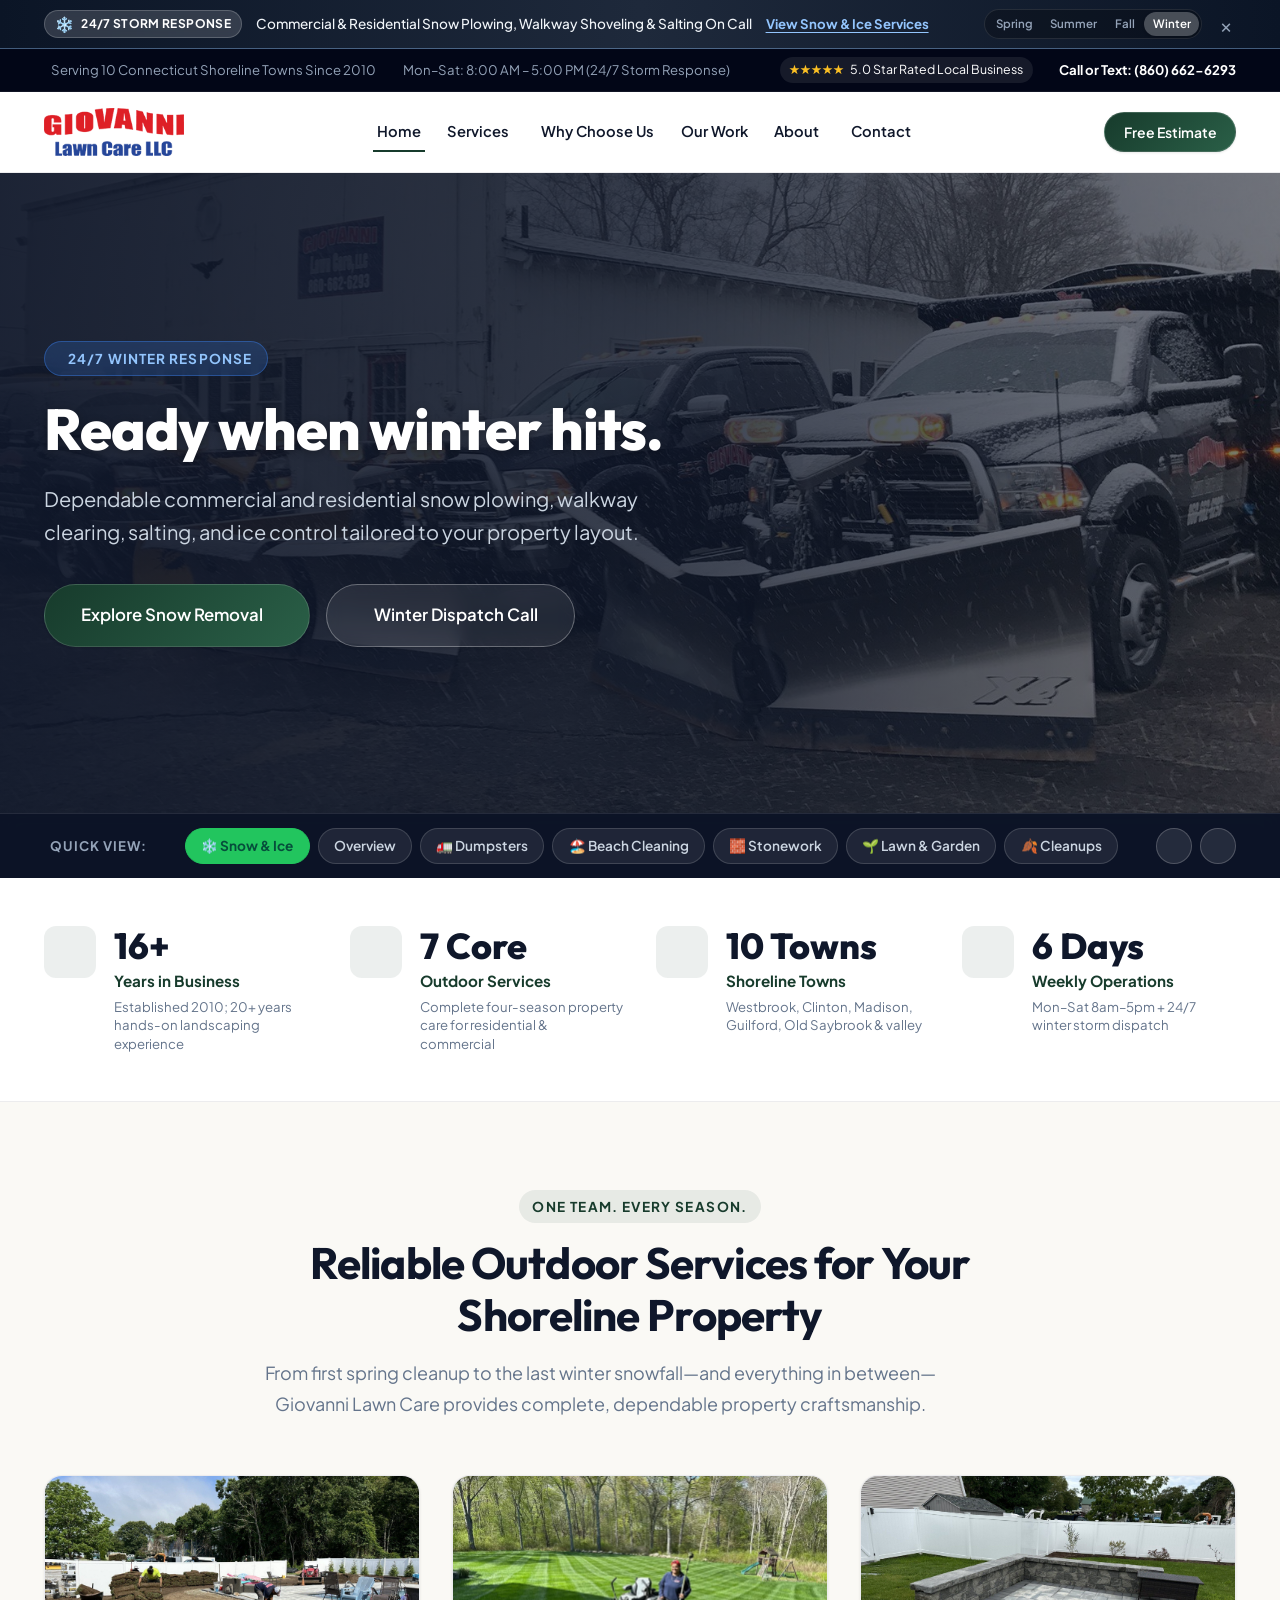
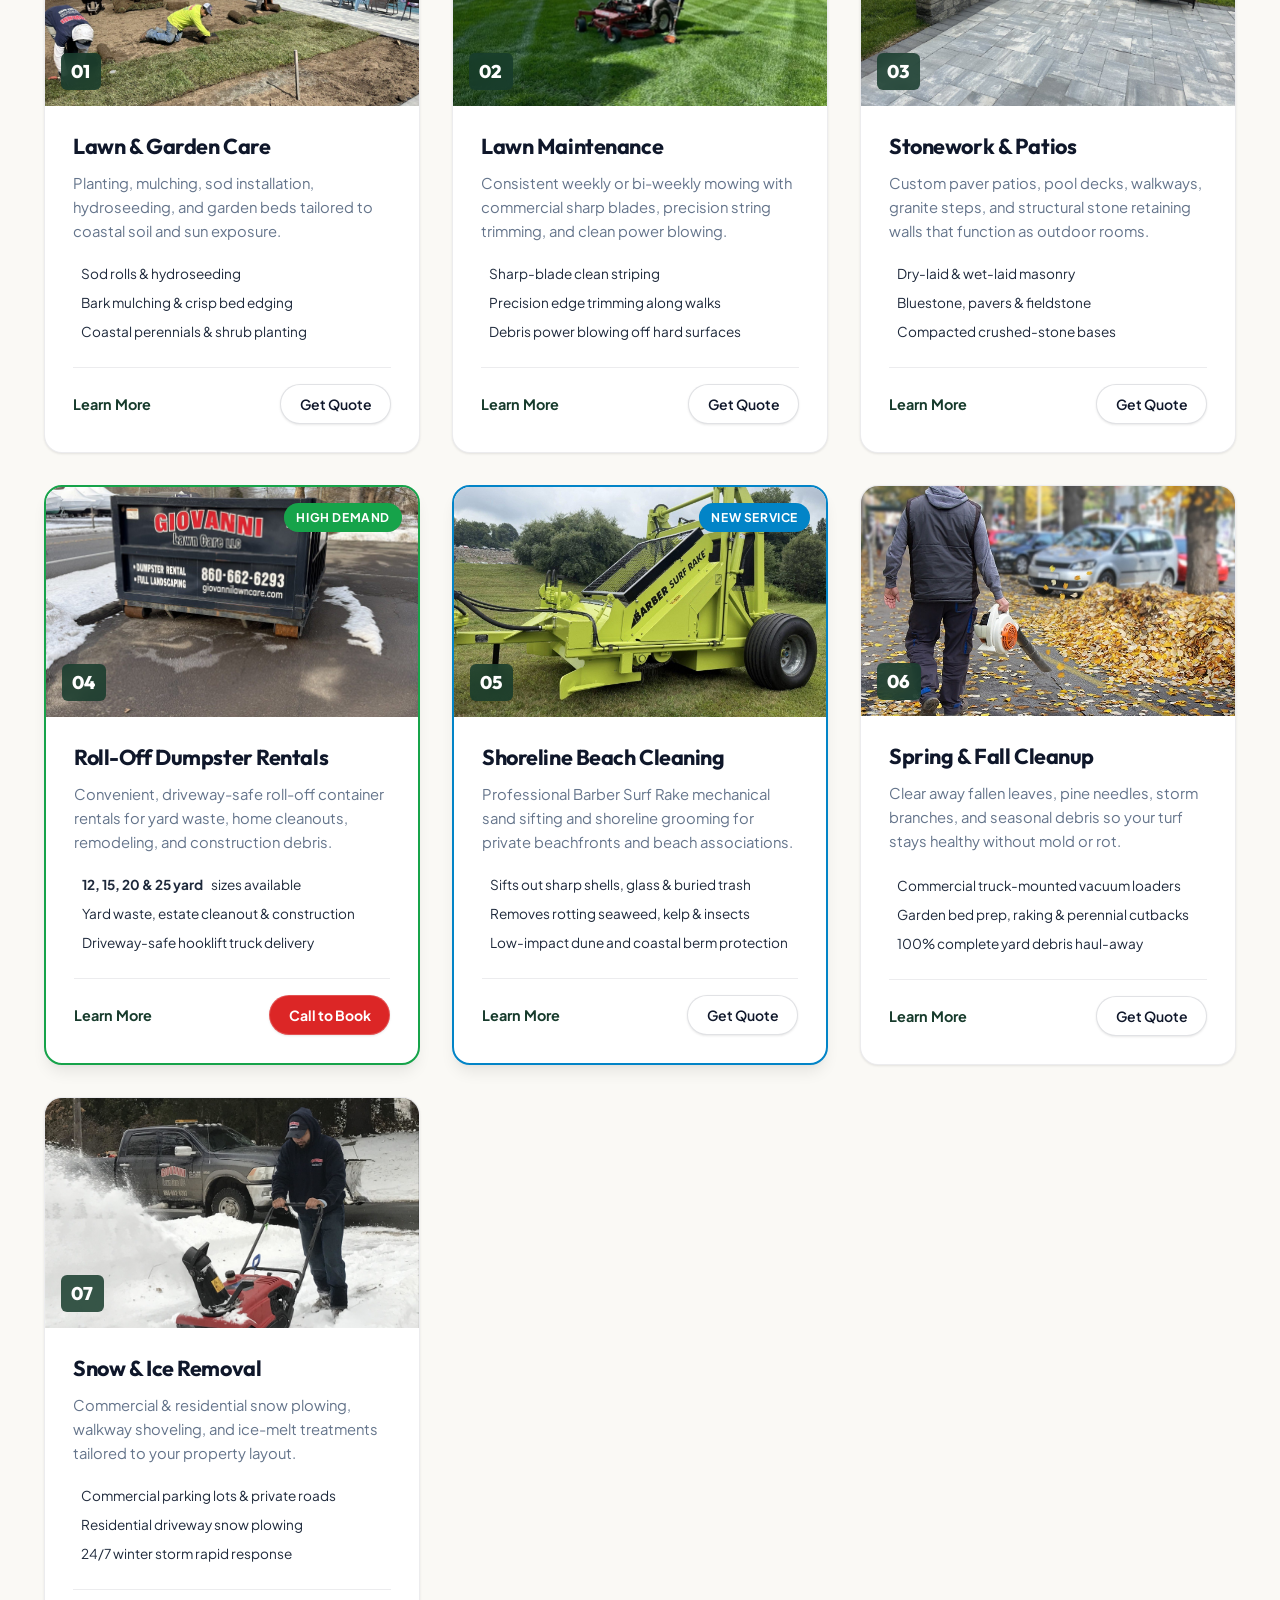
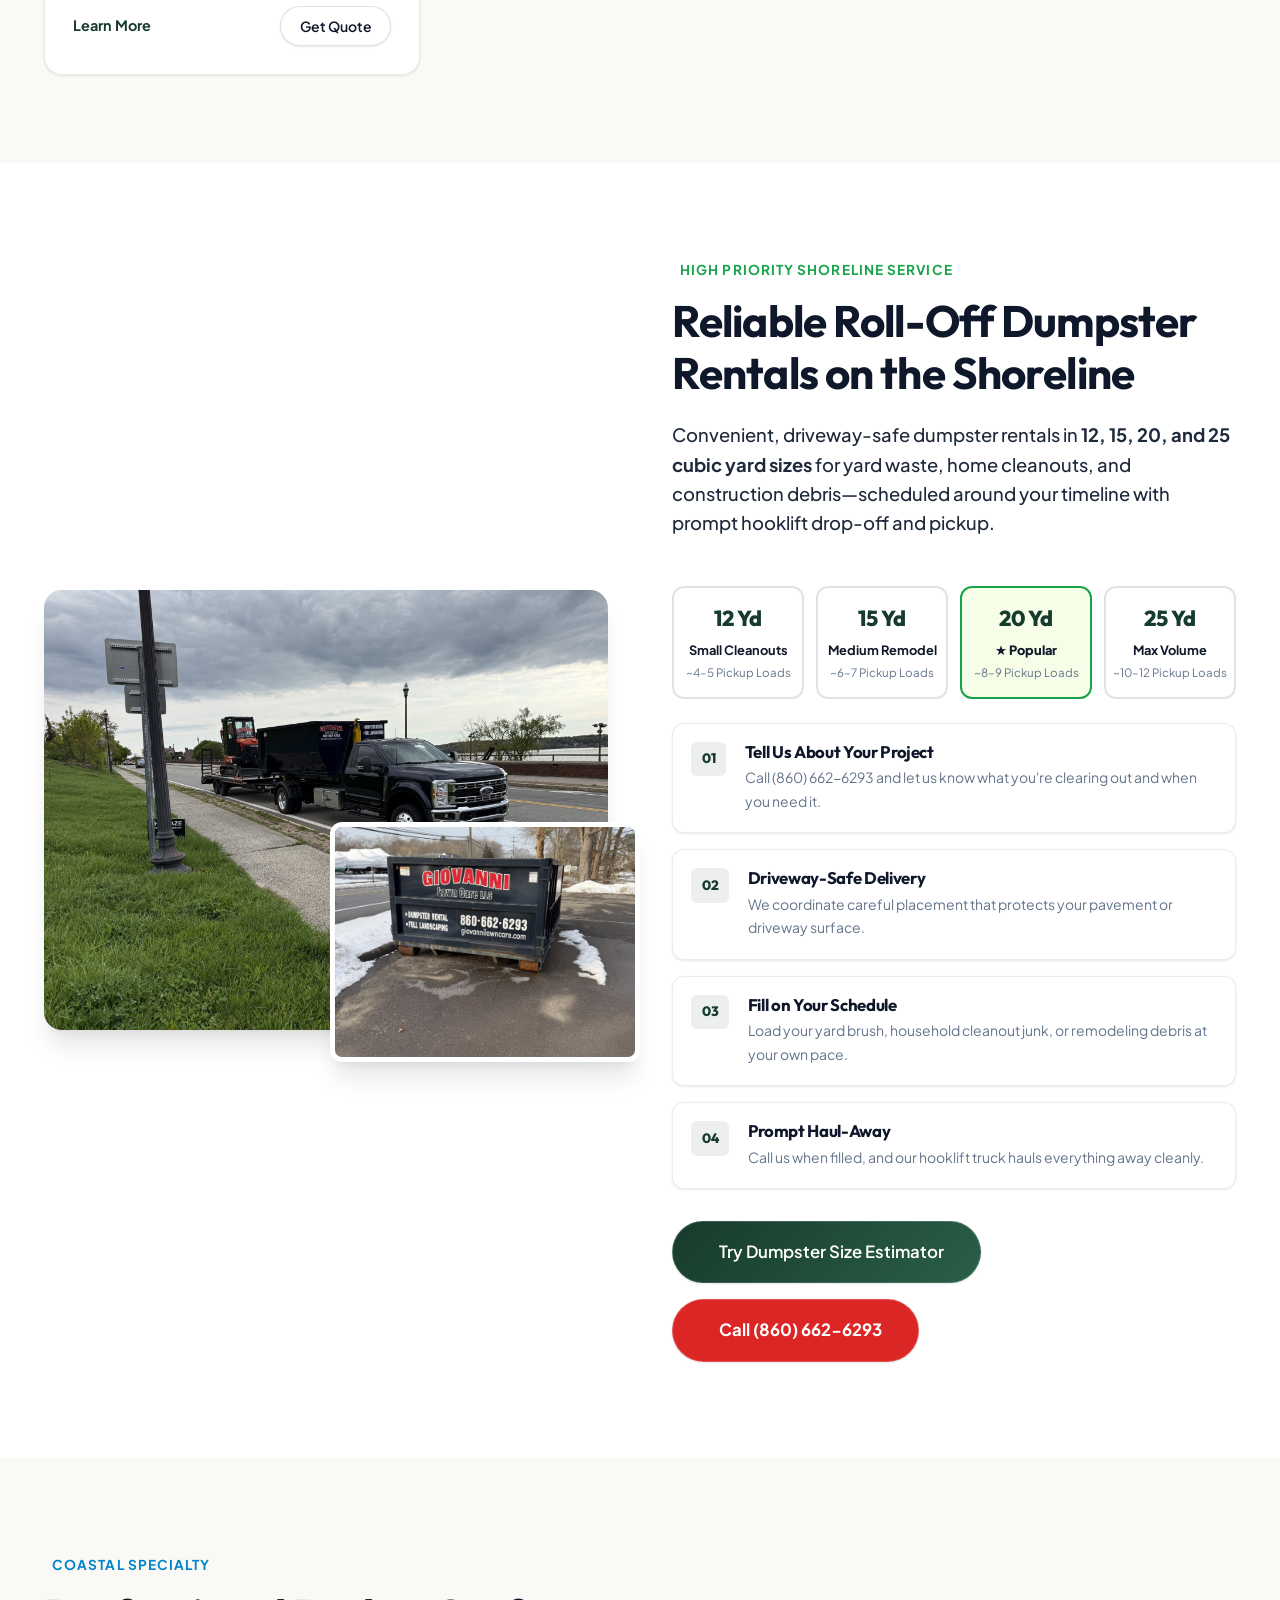
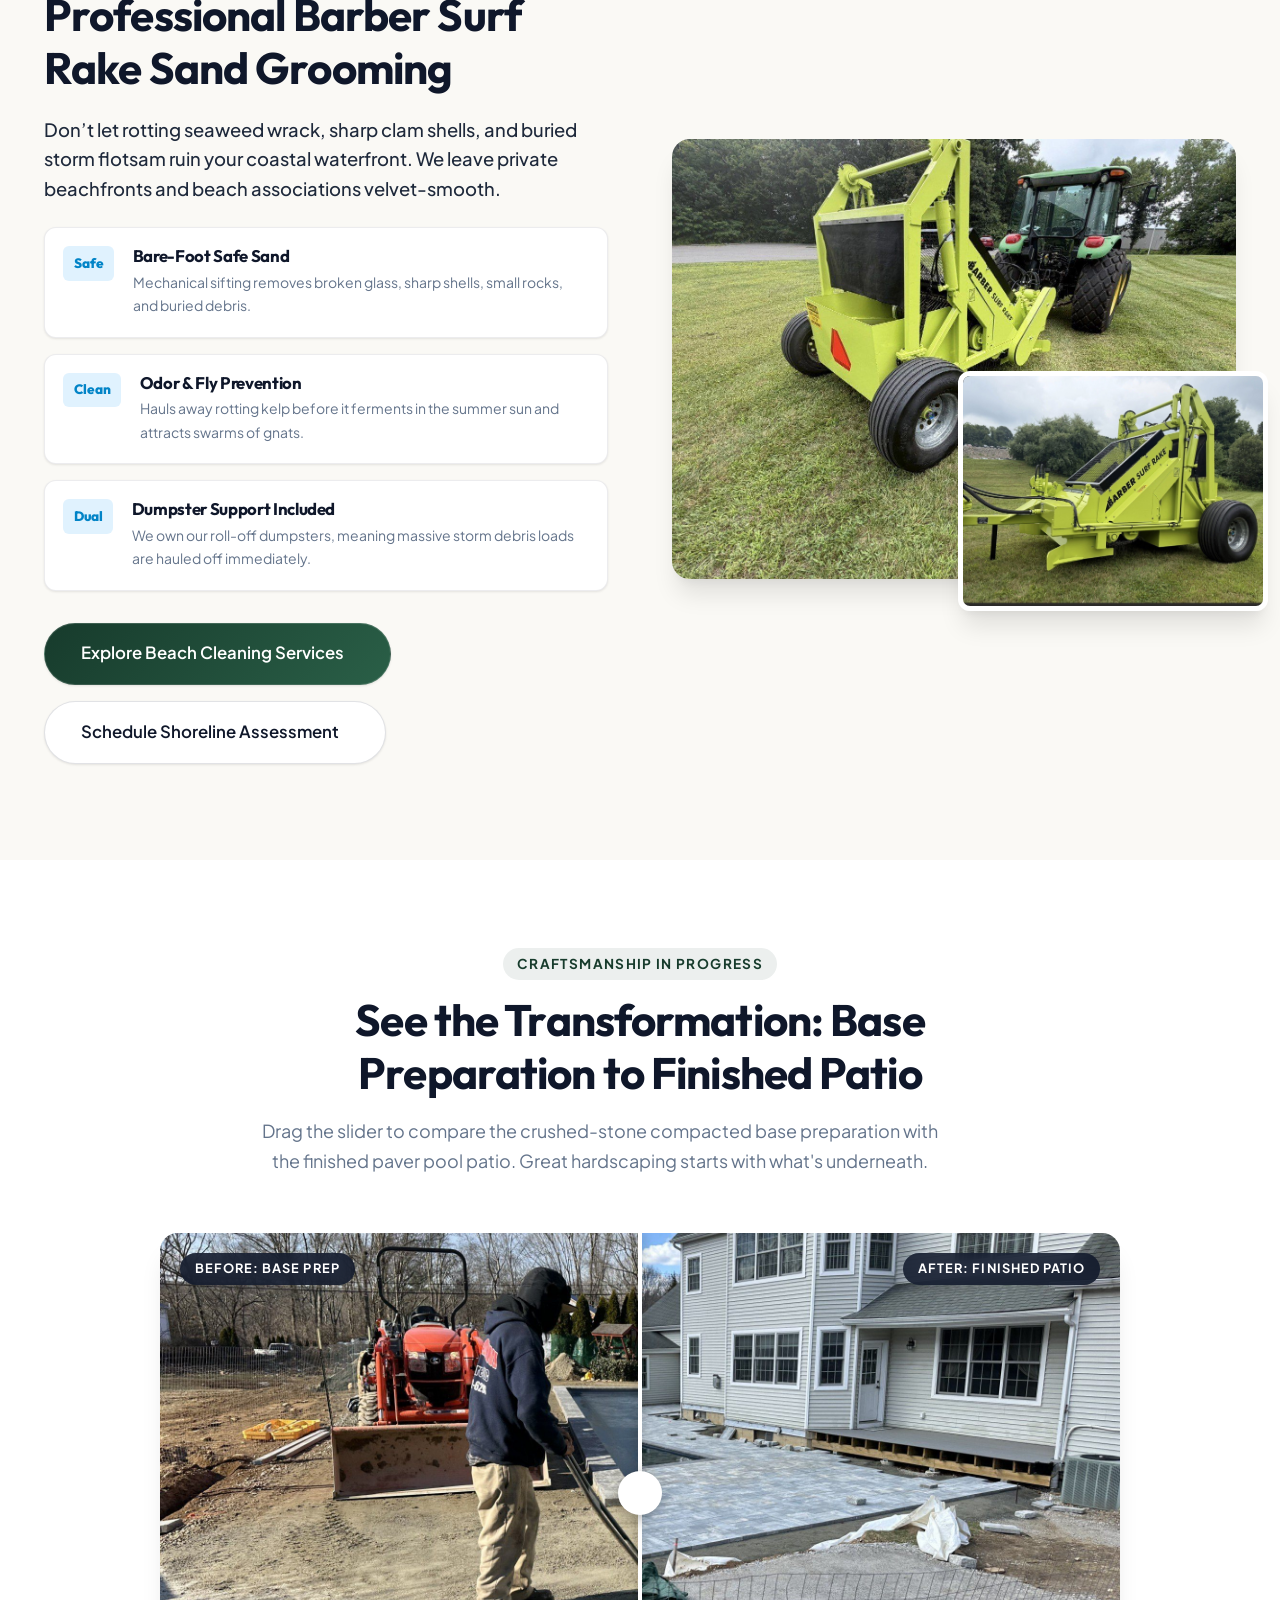
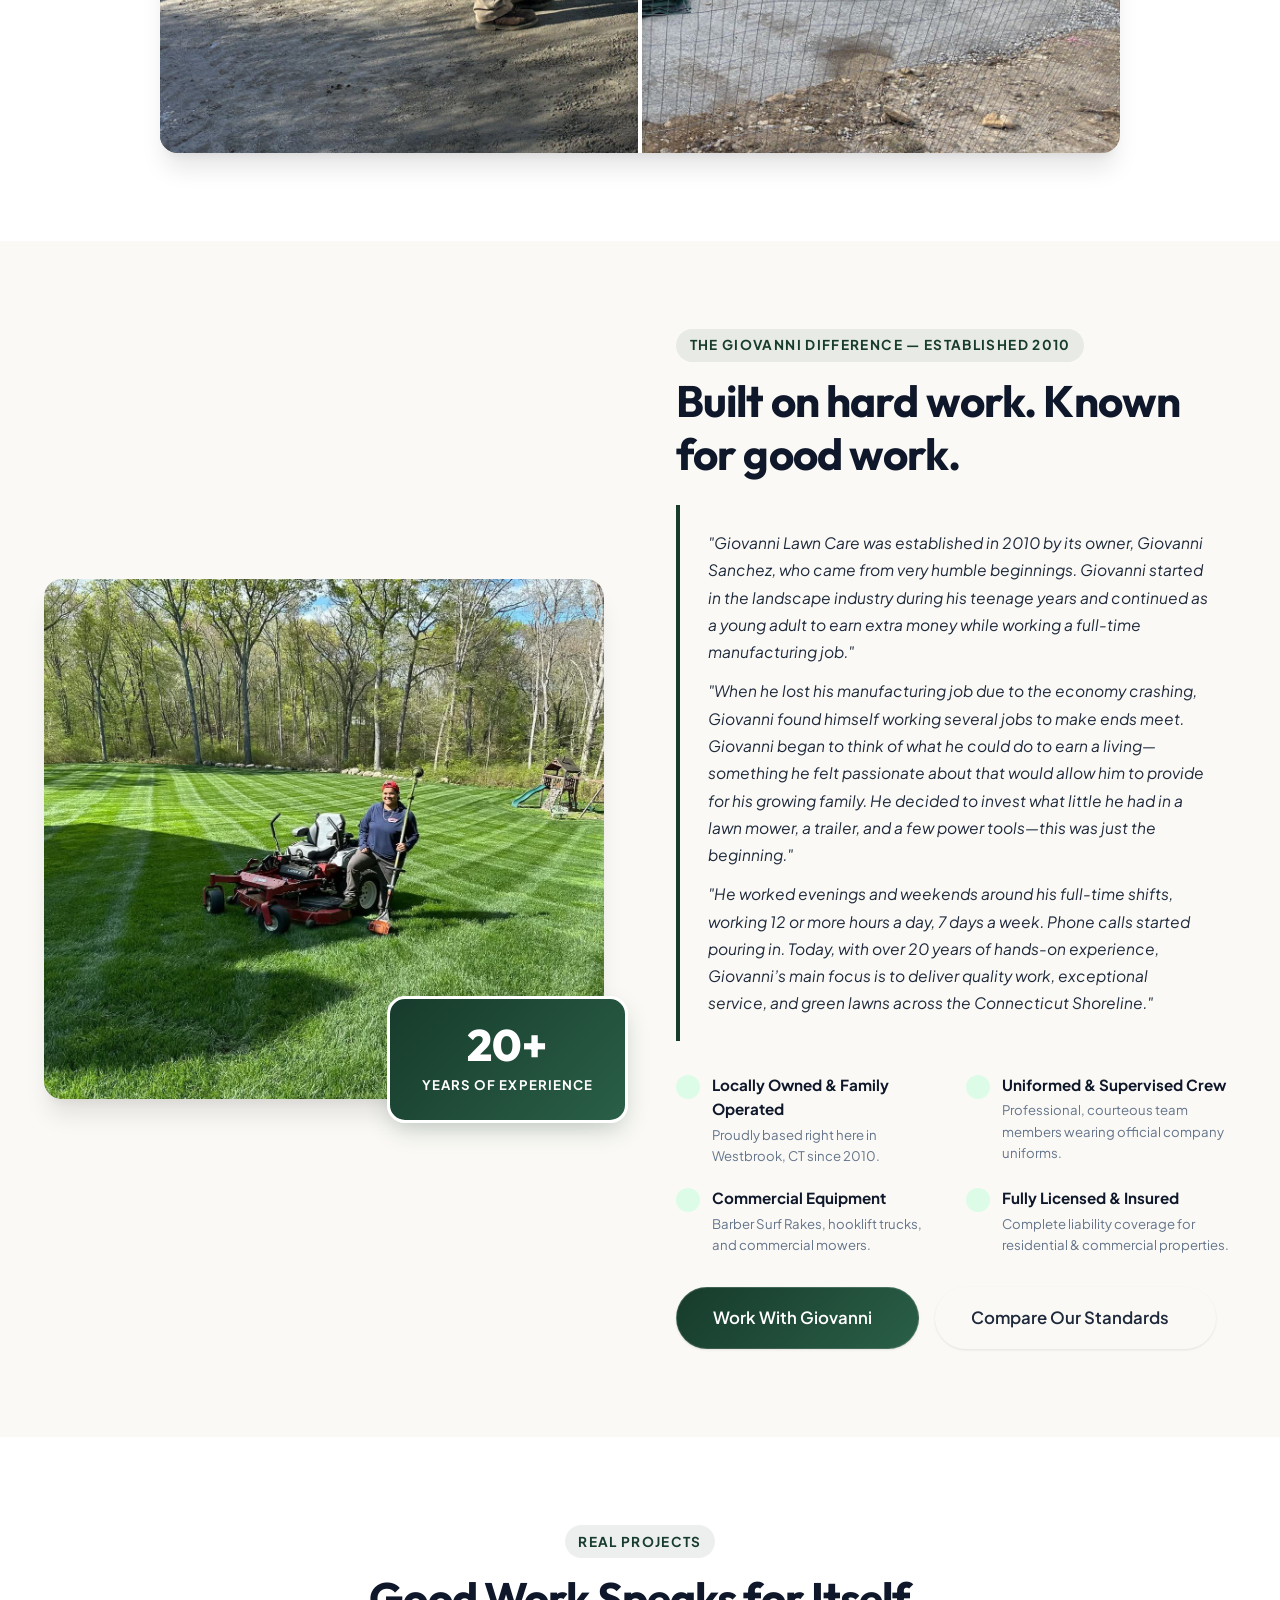
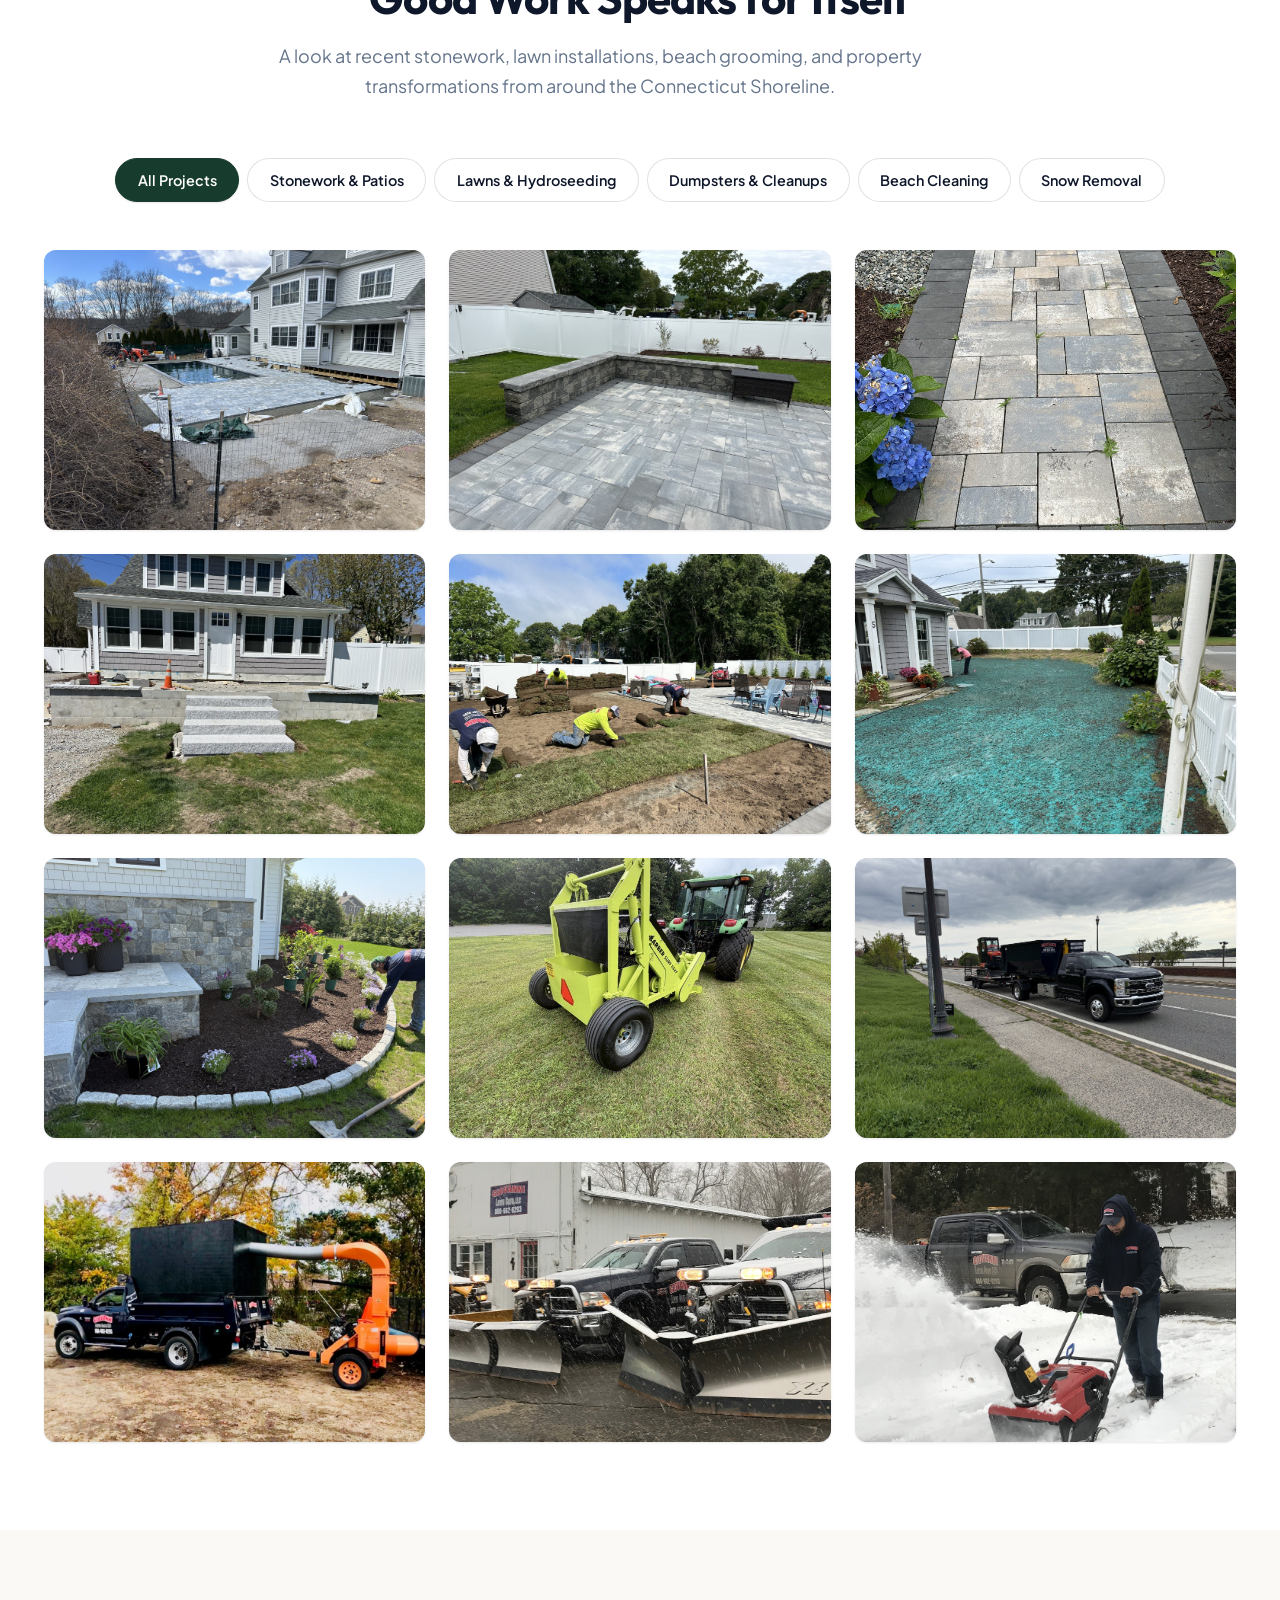
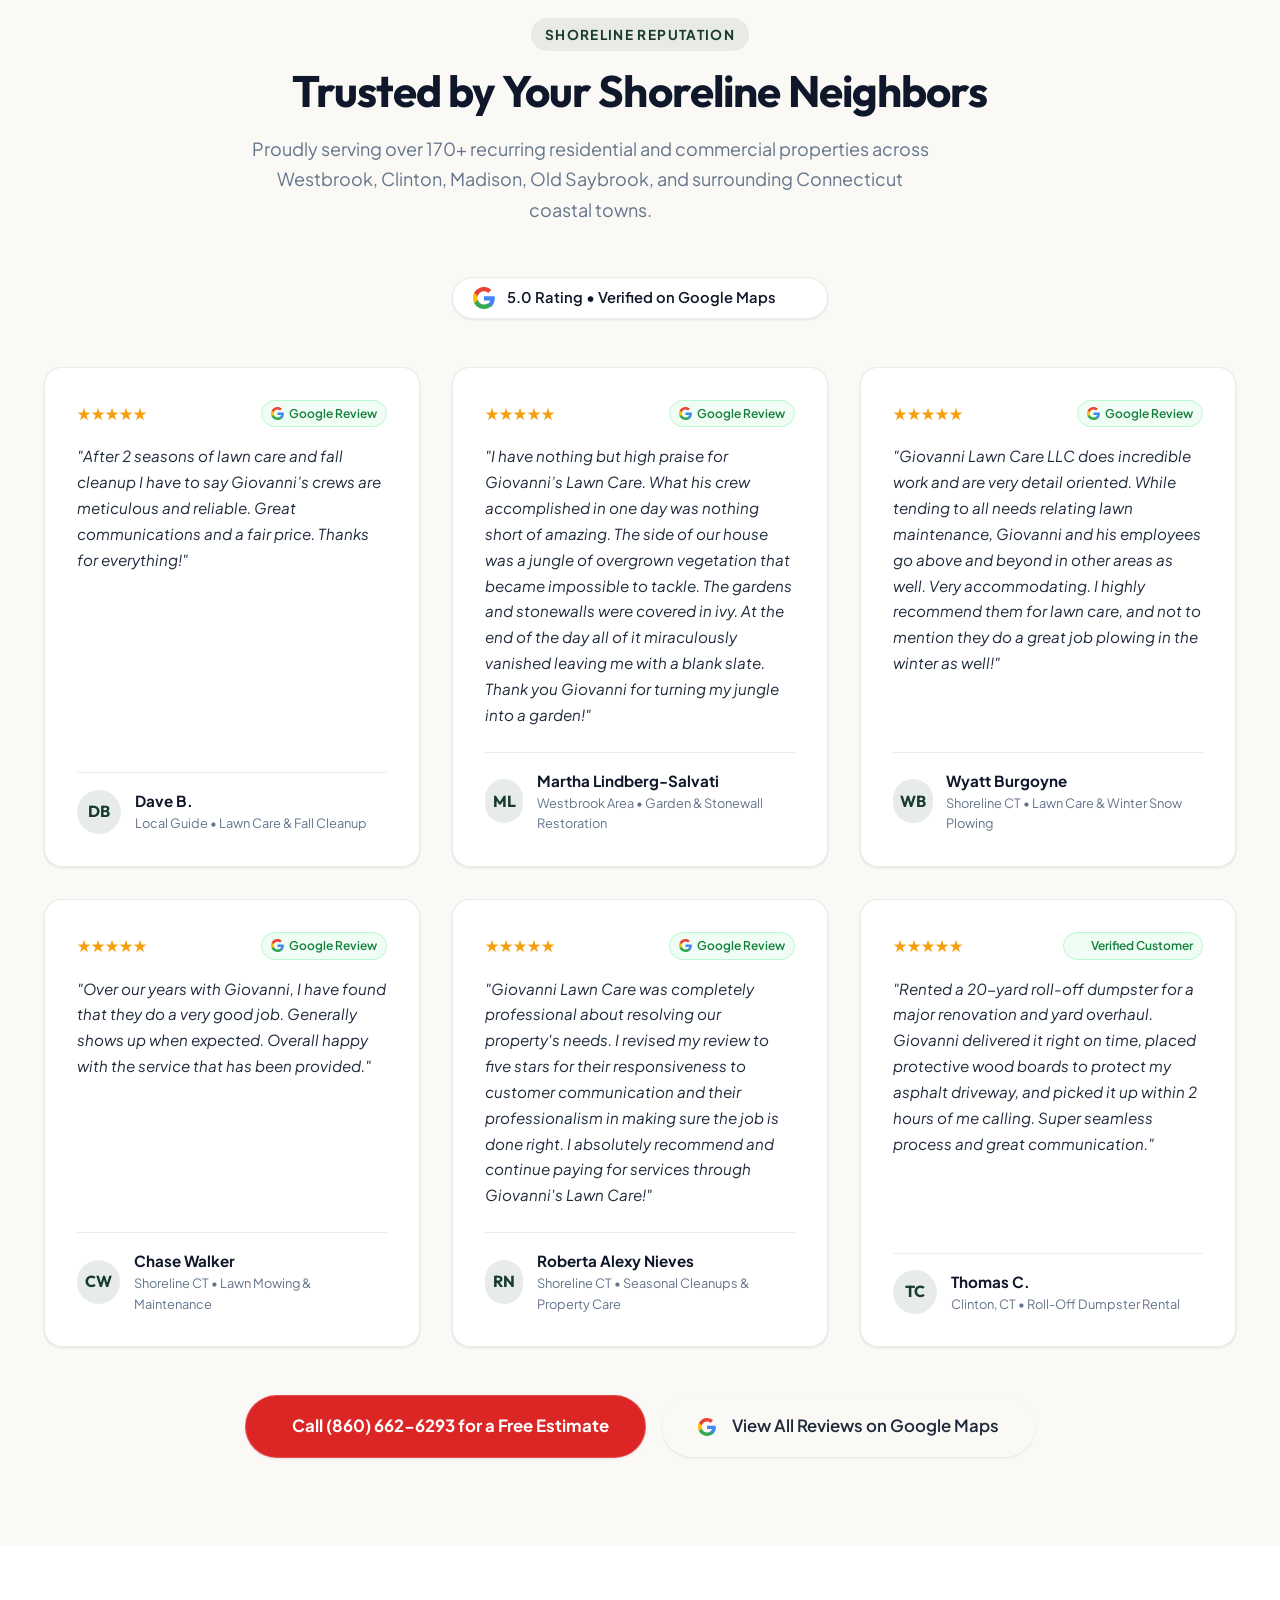
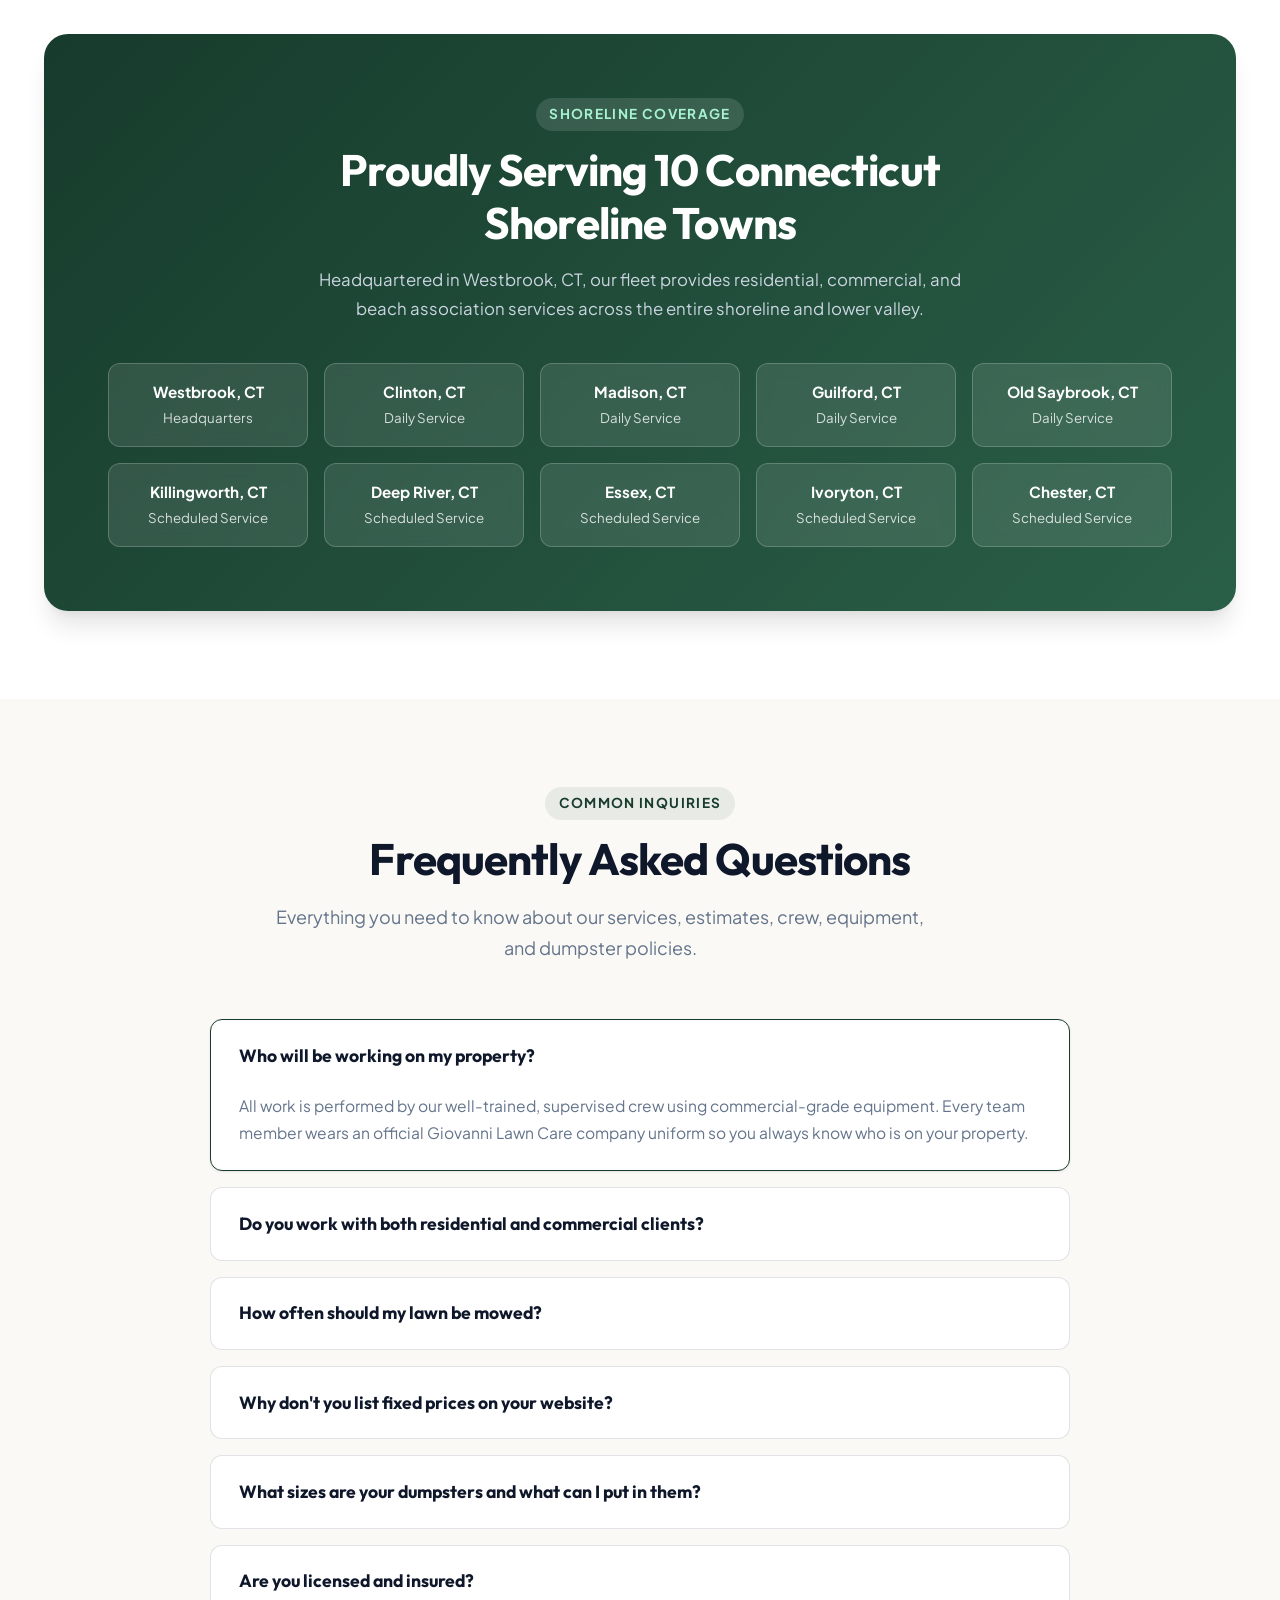
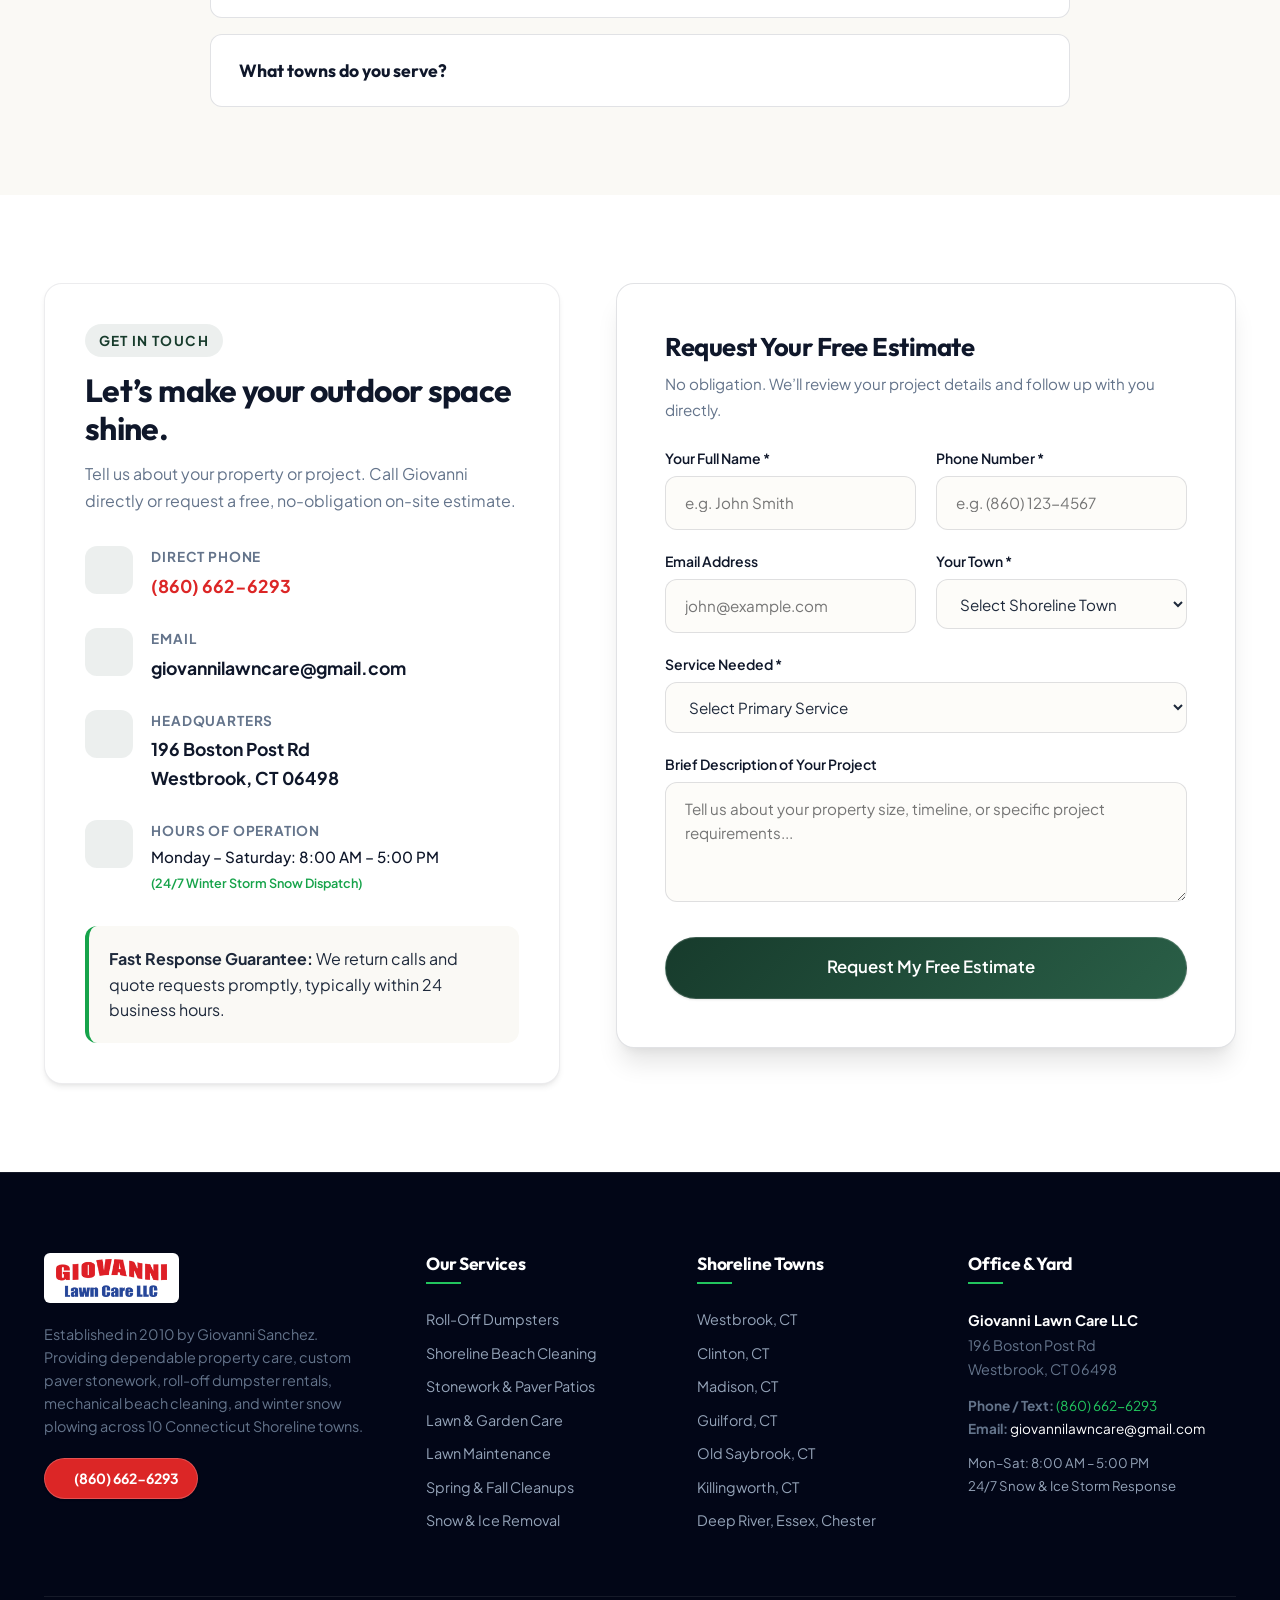
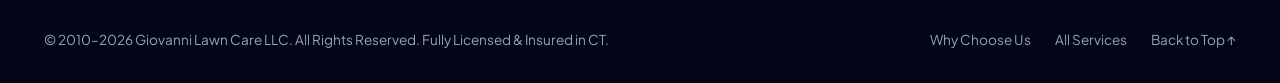
==== commit f81f8747: "refactor: clean up navigation call buttons and create master stylesheet for consistent design system" ====
--- a/index.html
+++ b/index.html
@@ -203,9 +203,6 @@
 
         <!-- Header Actions -->
         <div class="header-actions">
-          <a href="tel:+18606626293" class="btn btn-call btn-sm" id="headerCallBtn" aria-label="Call Giovanni Lawn Care">
-            <i data-lucide="phone"></i> Call (860) 662-6293
-          </a>
           <a href="#contact" class="btn btn-primary btn-sm" id="headerQuoteBtn">
             Free Estimate
           </a>
@@ -250,12 +247,14 @@
     </nav>
 
     <div class="mobile-nav-contact">
-      <a href="tel:+18606626293" class="btn btn-call" style="width: 100%;">
-        <i data-lucide="phone"></i> Call or Text (860) 662-6293
-      </a>
       <a href="#contact" class="btn btn-primary" style="width: 100%;">
         <i data-lucide="calendar"></i> Request Free Estimate
       </a>
+      <div style="text-align: center; margin-top: 0.75rem;">
+        <a href="tel:+18606626293" style="color: var(--primary); font-weight: 700; text-decoration: none; font-size: 0.95rem;">
+          <i data-lucide="phone" style="width: 15px; height: 15px; vertical-align: middle; margin-right: 4px;"></i> Call or Text (860) 662-6293
+        </a>
+      </div>
       <div style="font-size: 0.85rem; color: var(--text-muted); text-align: center; margin-top: 0.5rem;">
         196 Boston Post Rd, Westbrook, CT 06498
       </div>
--- a/css/style.css
+++ b/css/style.css
@@ -2186,7 +2186,6 @@
   width: 100%;
   height: 520px;
   object-fit: cover;
-  object-position: center top;
   border-radius: var(--radius-lg);
   box-shadow: var(--shadow-xl);
 }
@@ -3006,13 +3005,18 @@
     display: inline-block;
   }
 
-  .nav-menu,
+  .nav-menu {
+    display: none;
+  }
+
+  .mobile-toggle {
+    display: flex;
+  }
+}
+
+@media (max-width: 576px) {
   .header-actions .btn-primary {
     display: none;
-  }
-
-  .mobile-toggle {
-    display: flex;
   }
 }
 
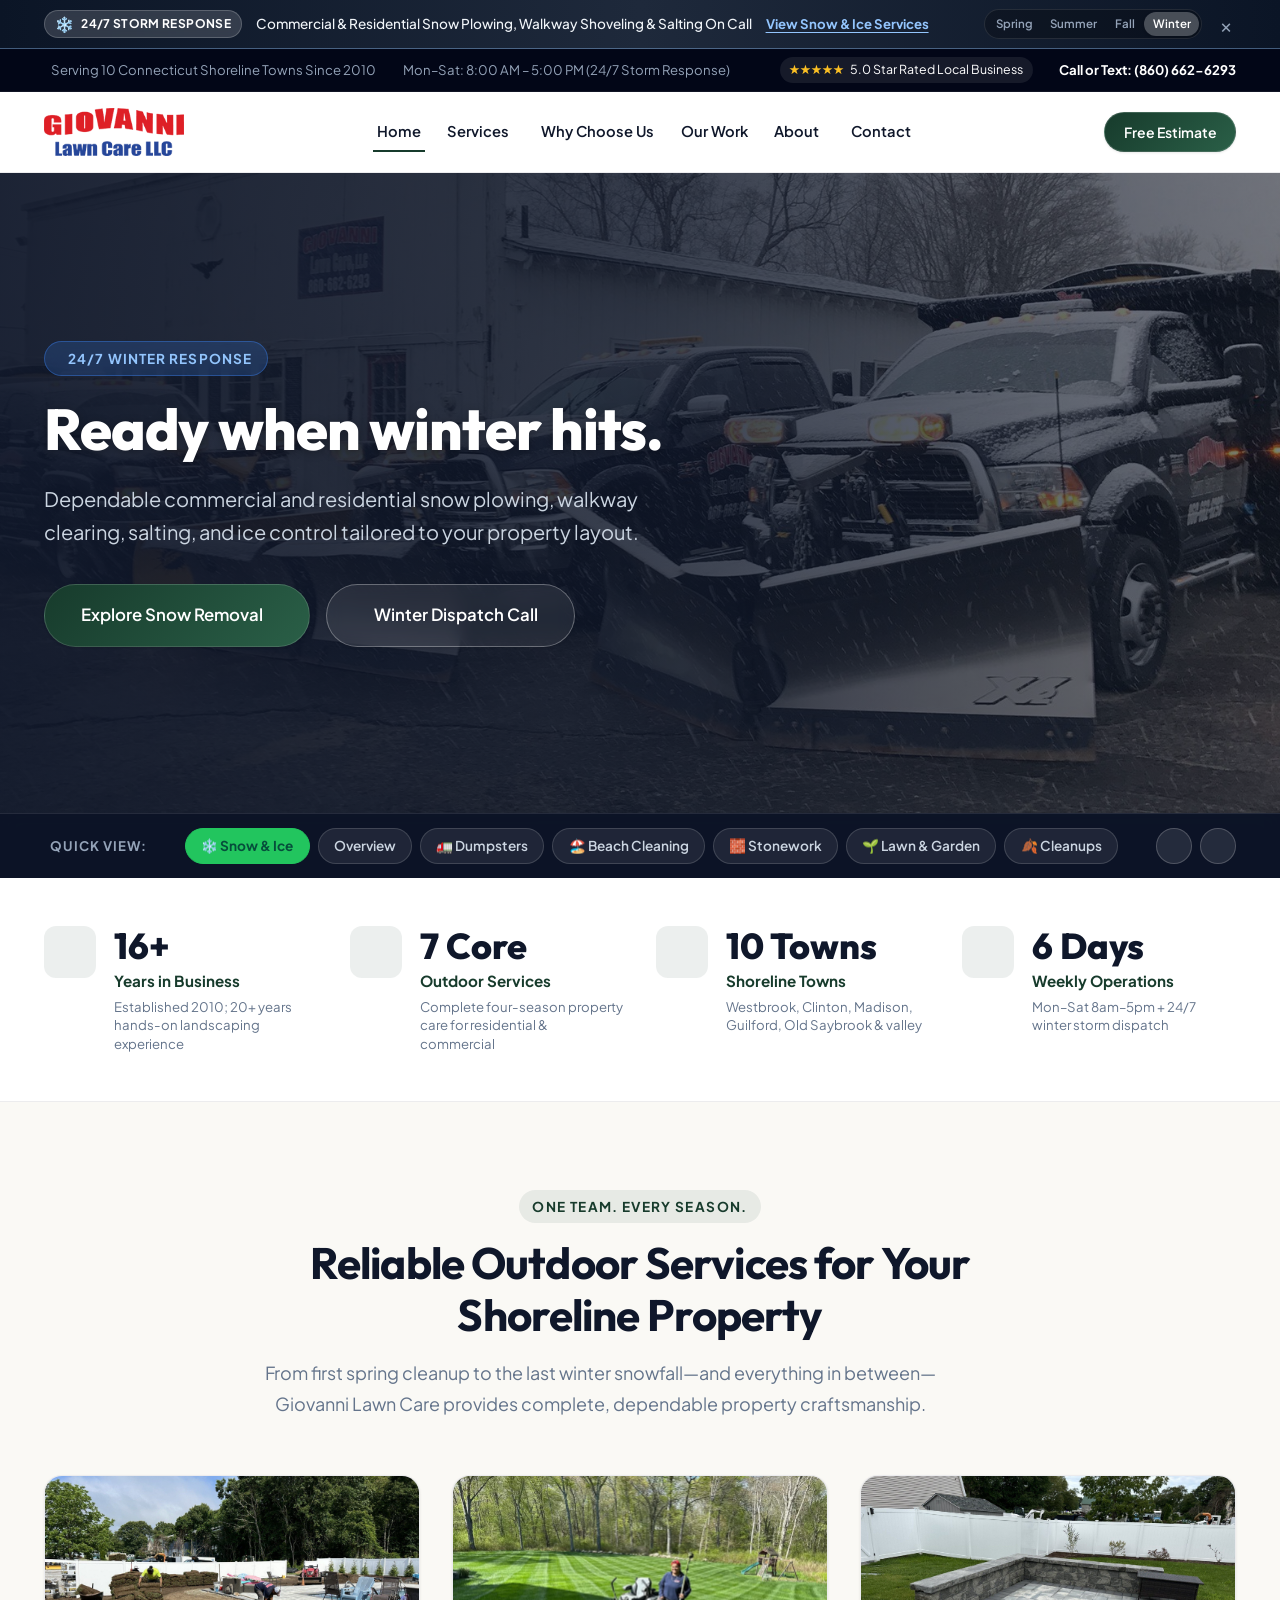
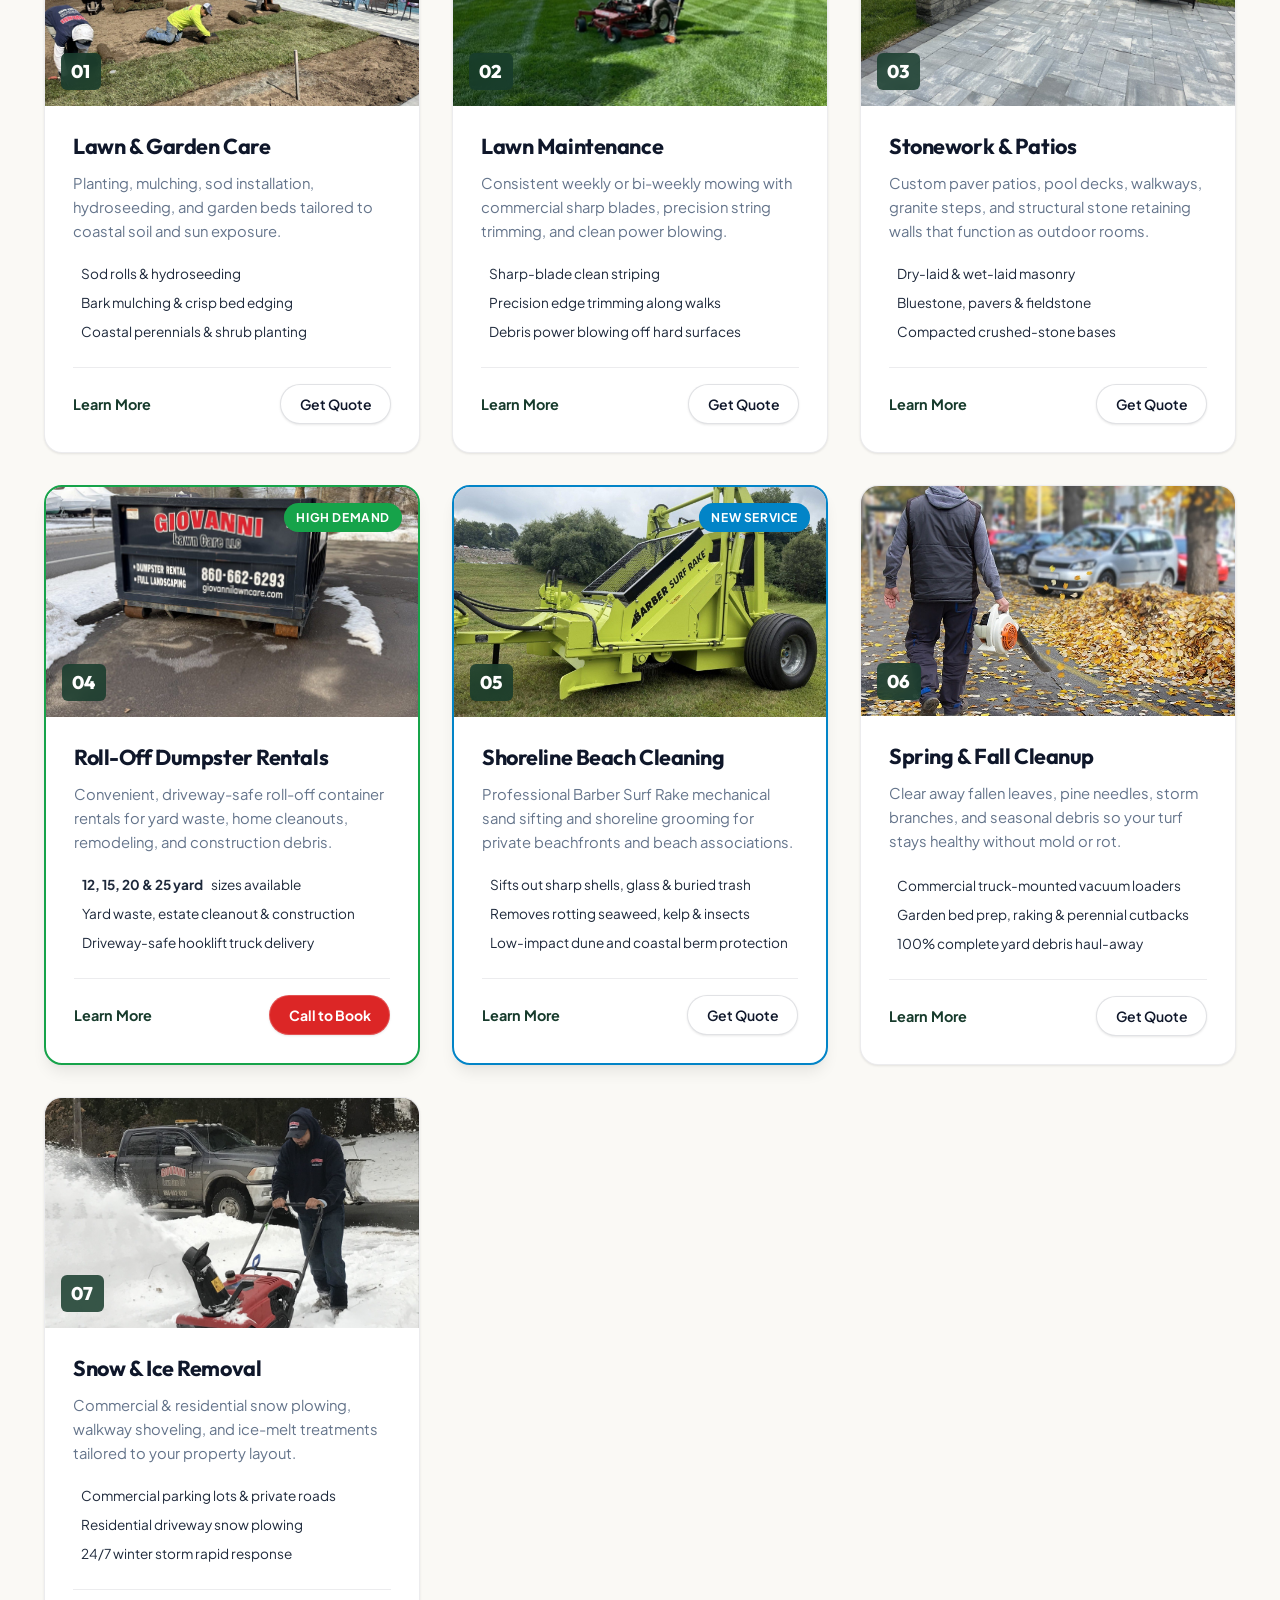
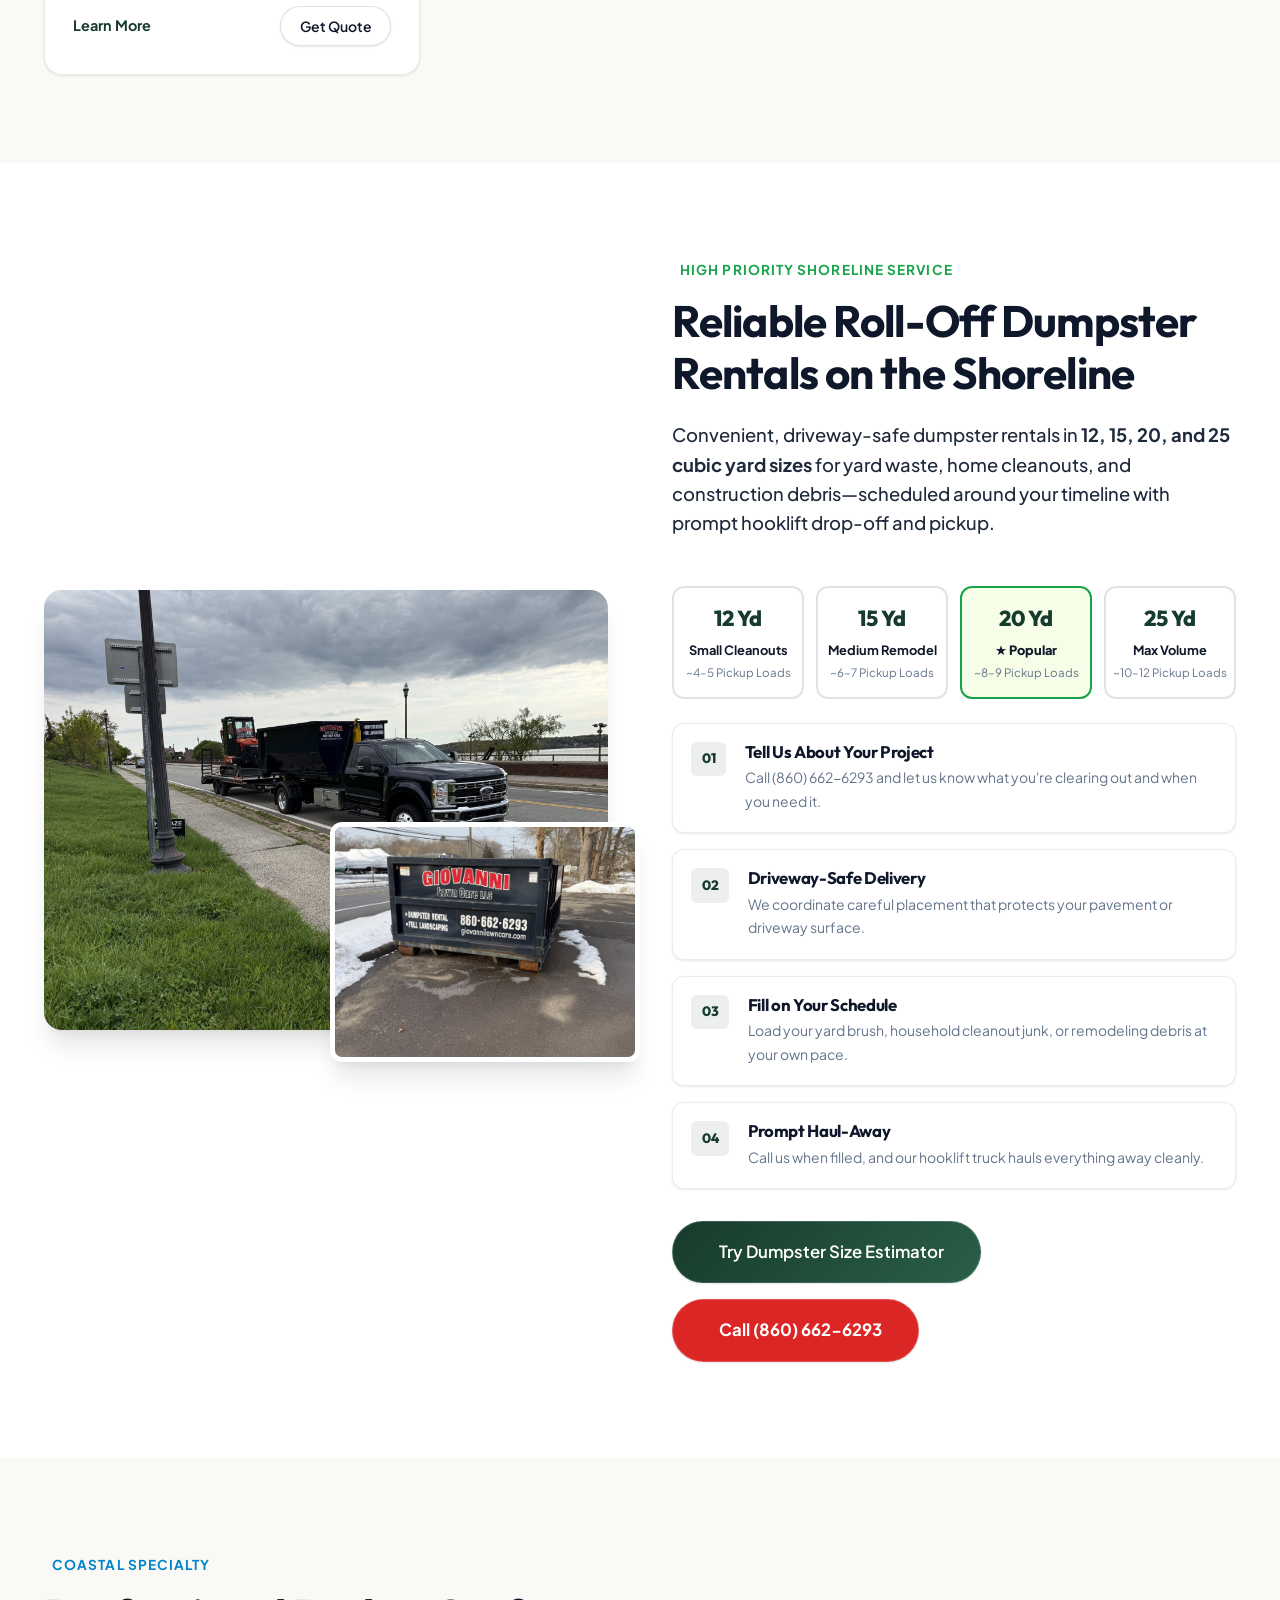
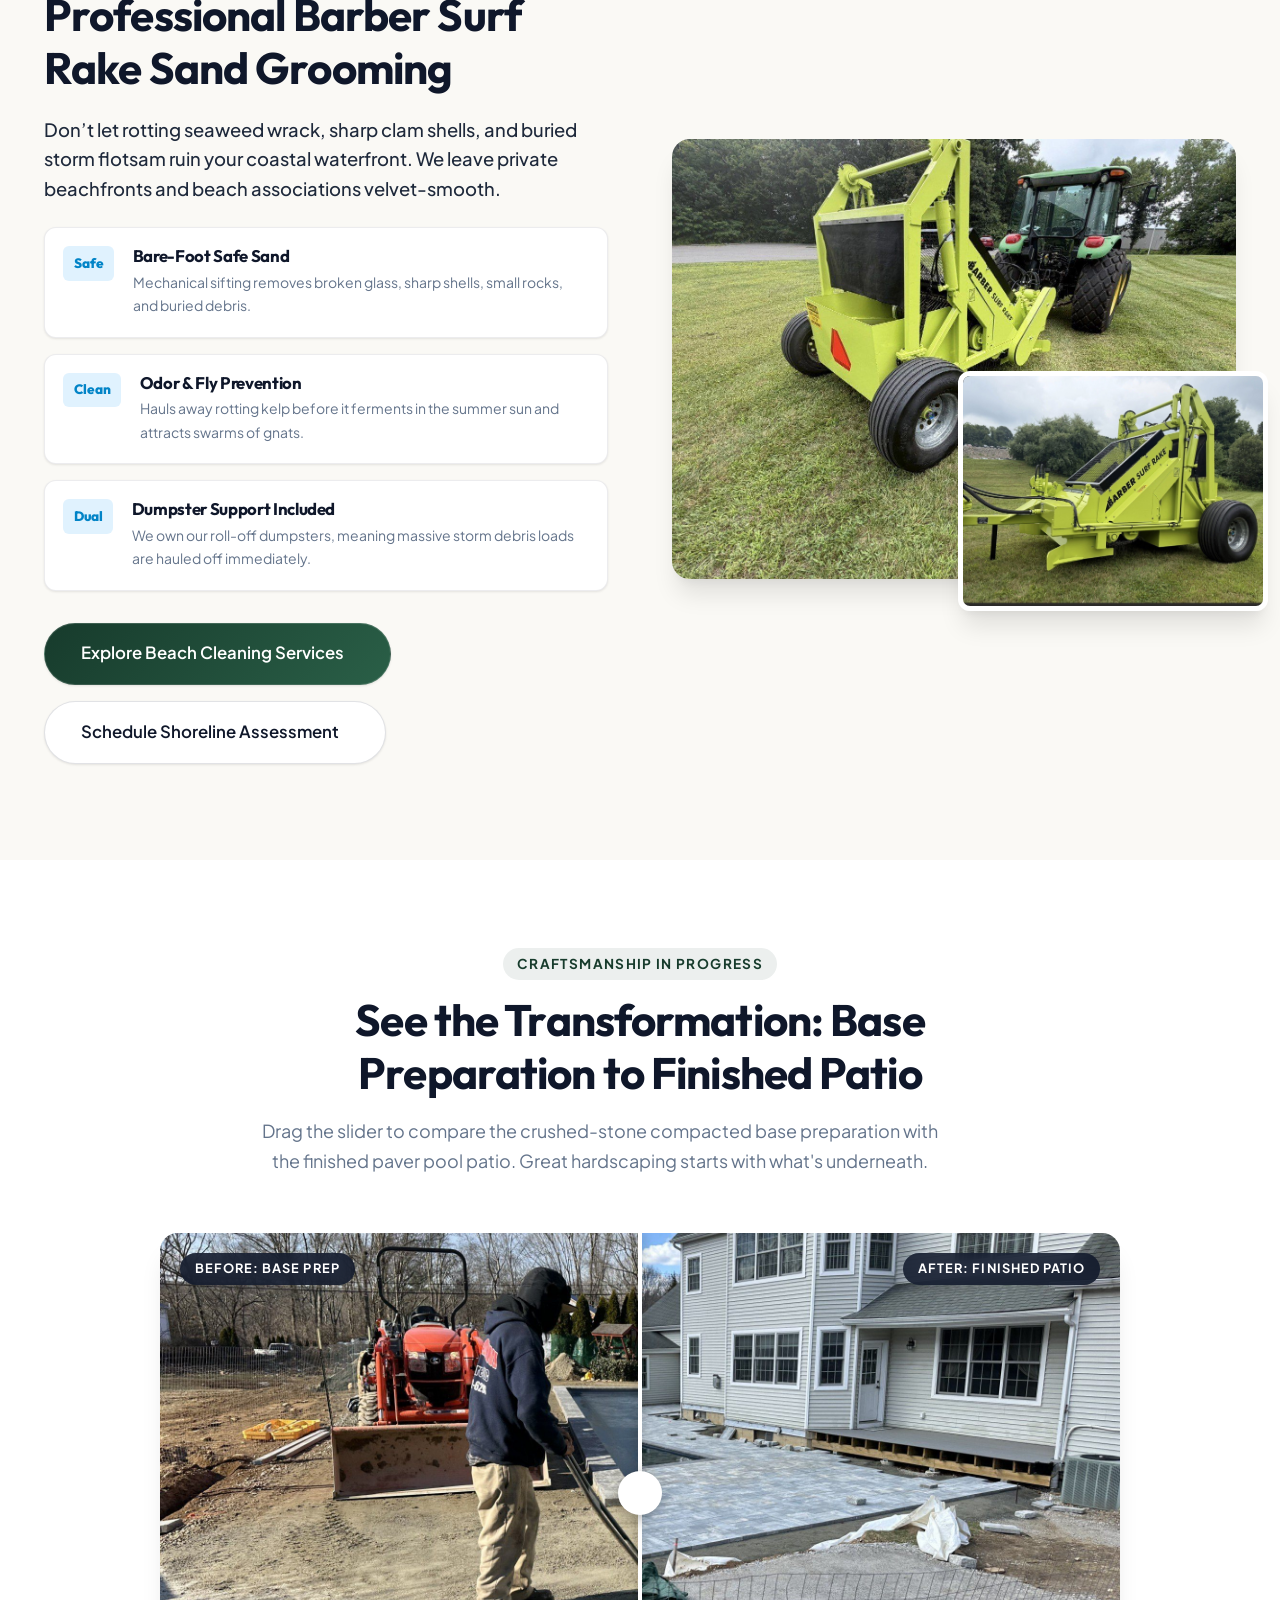
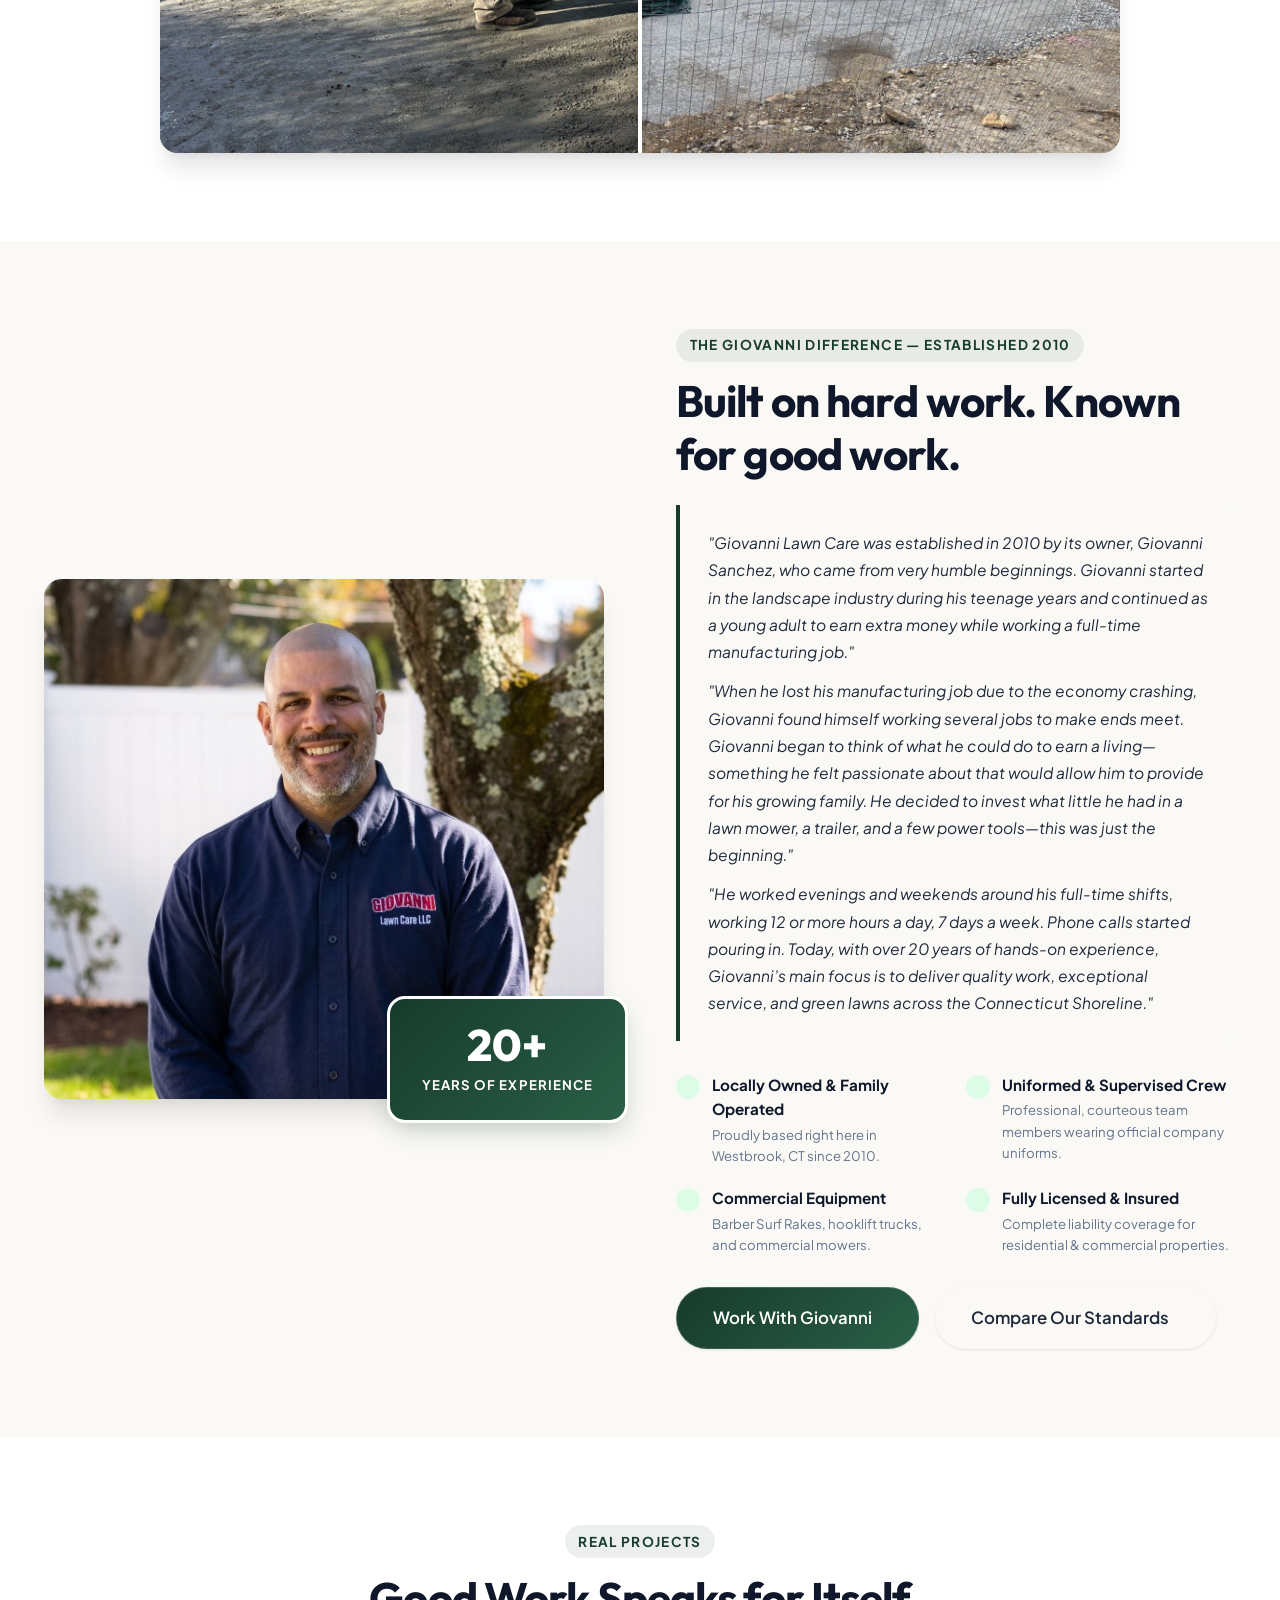
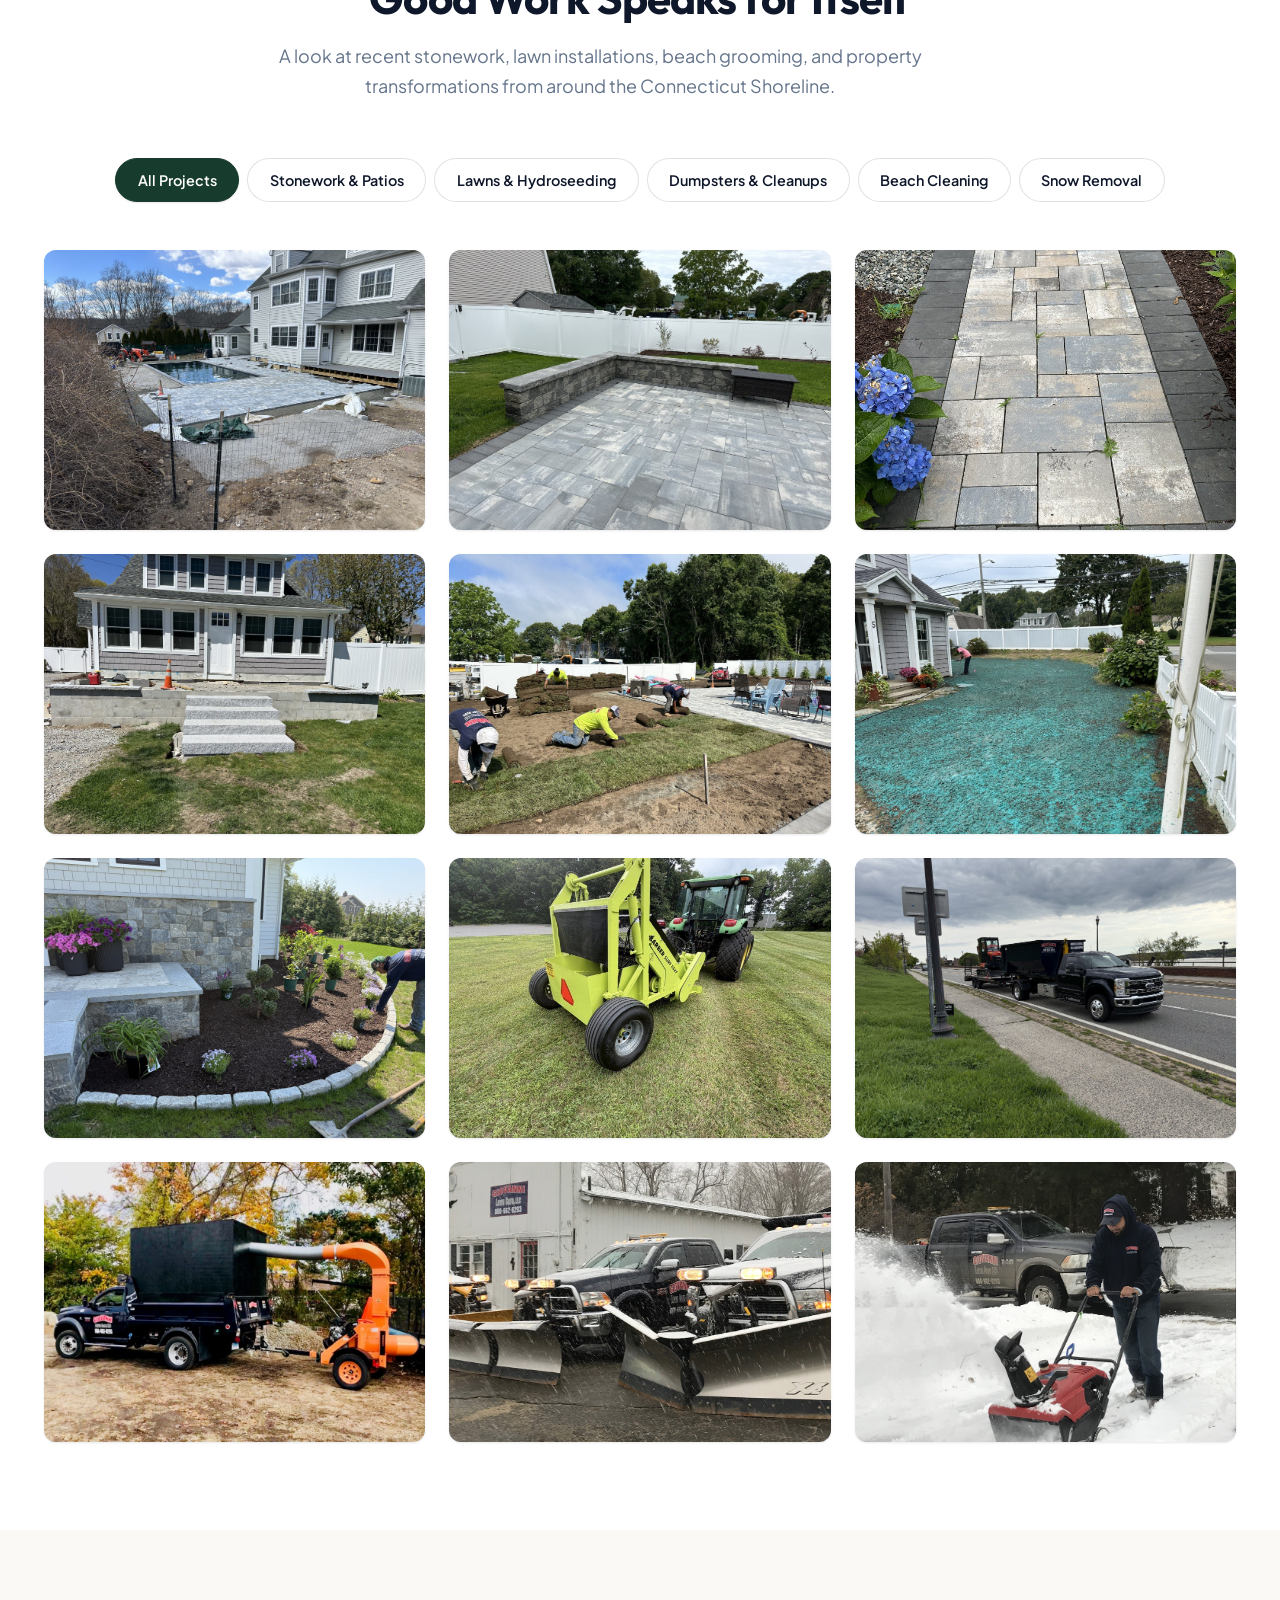
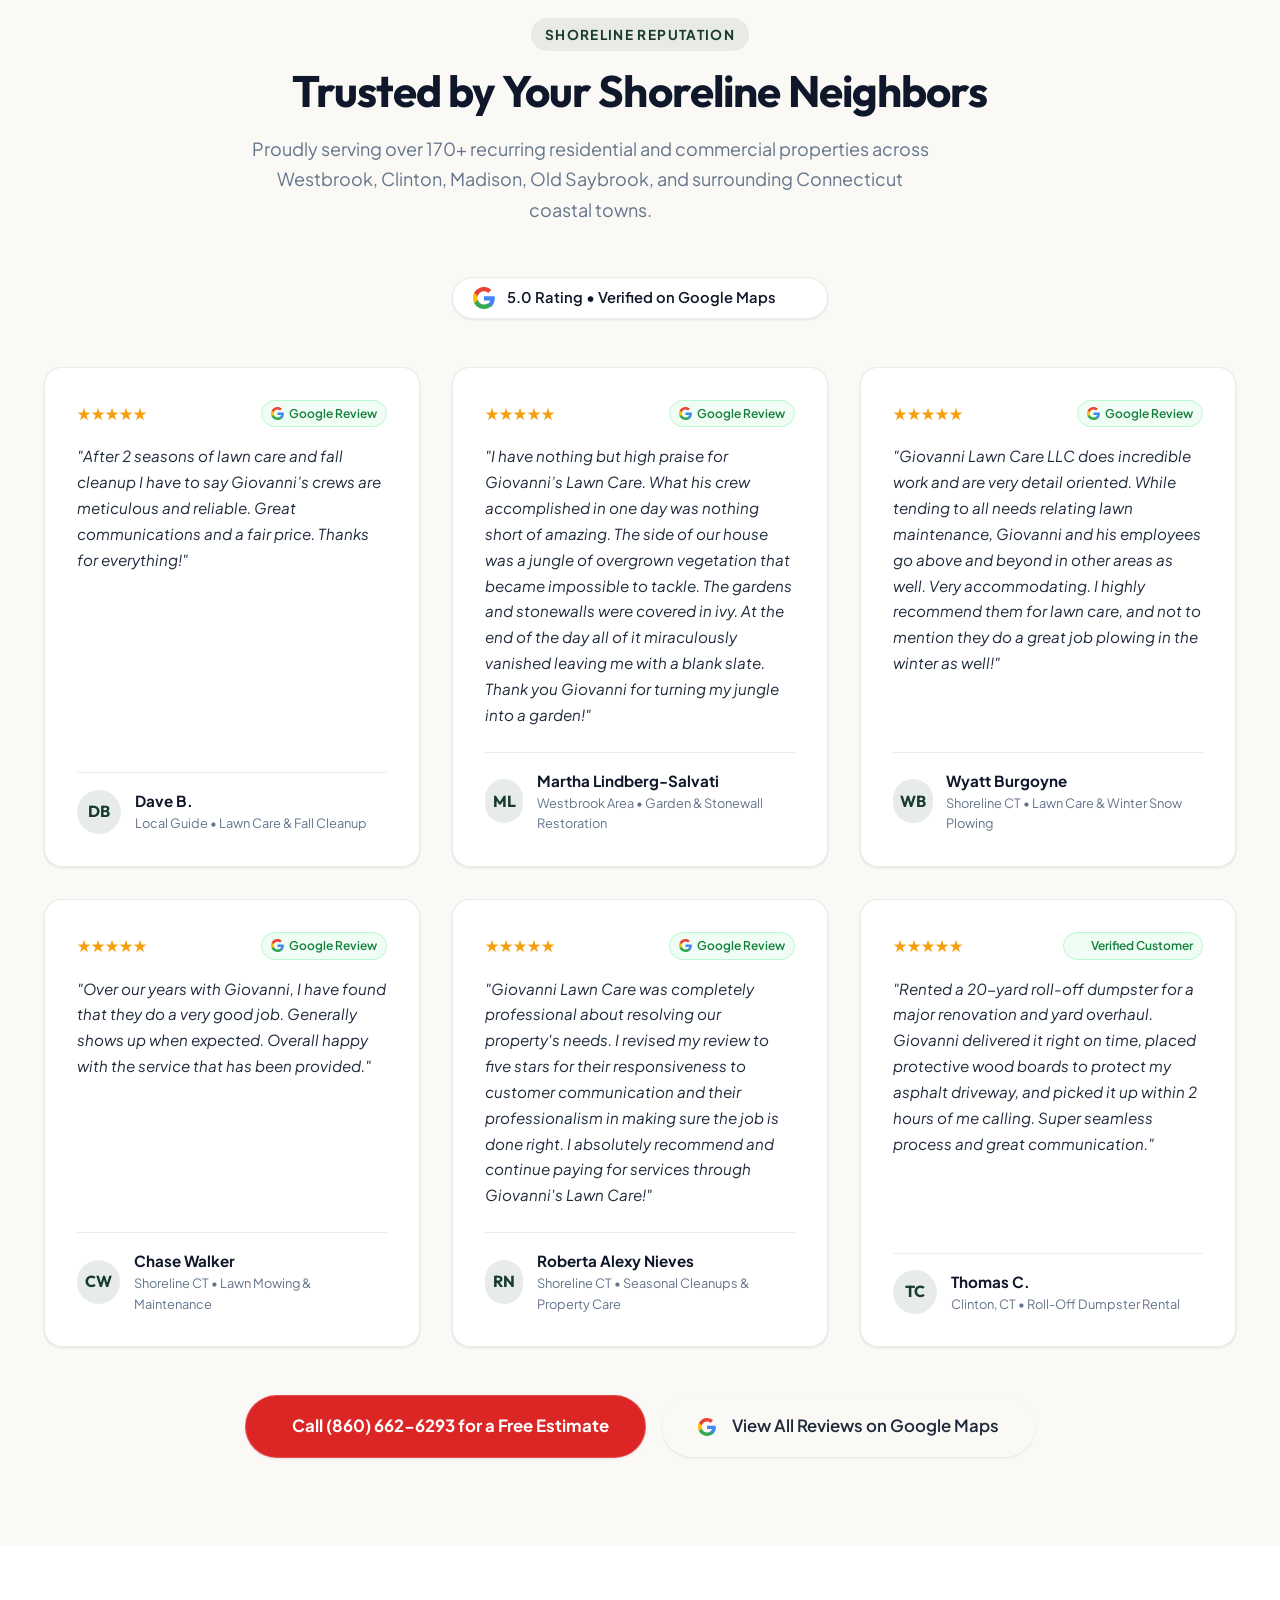
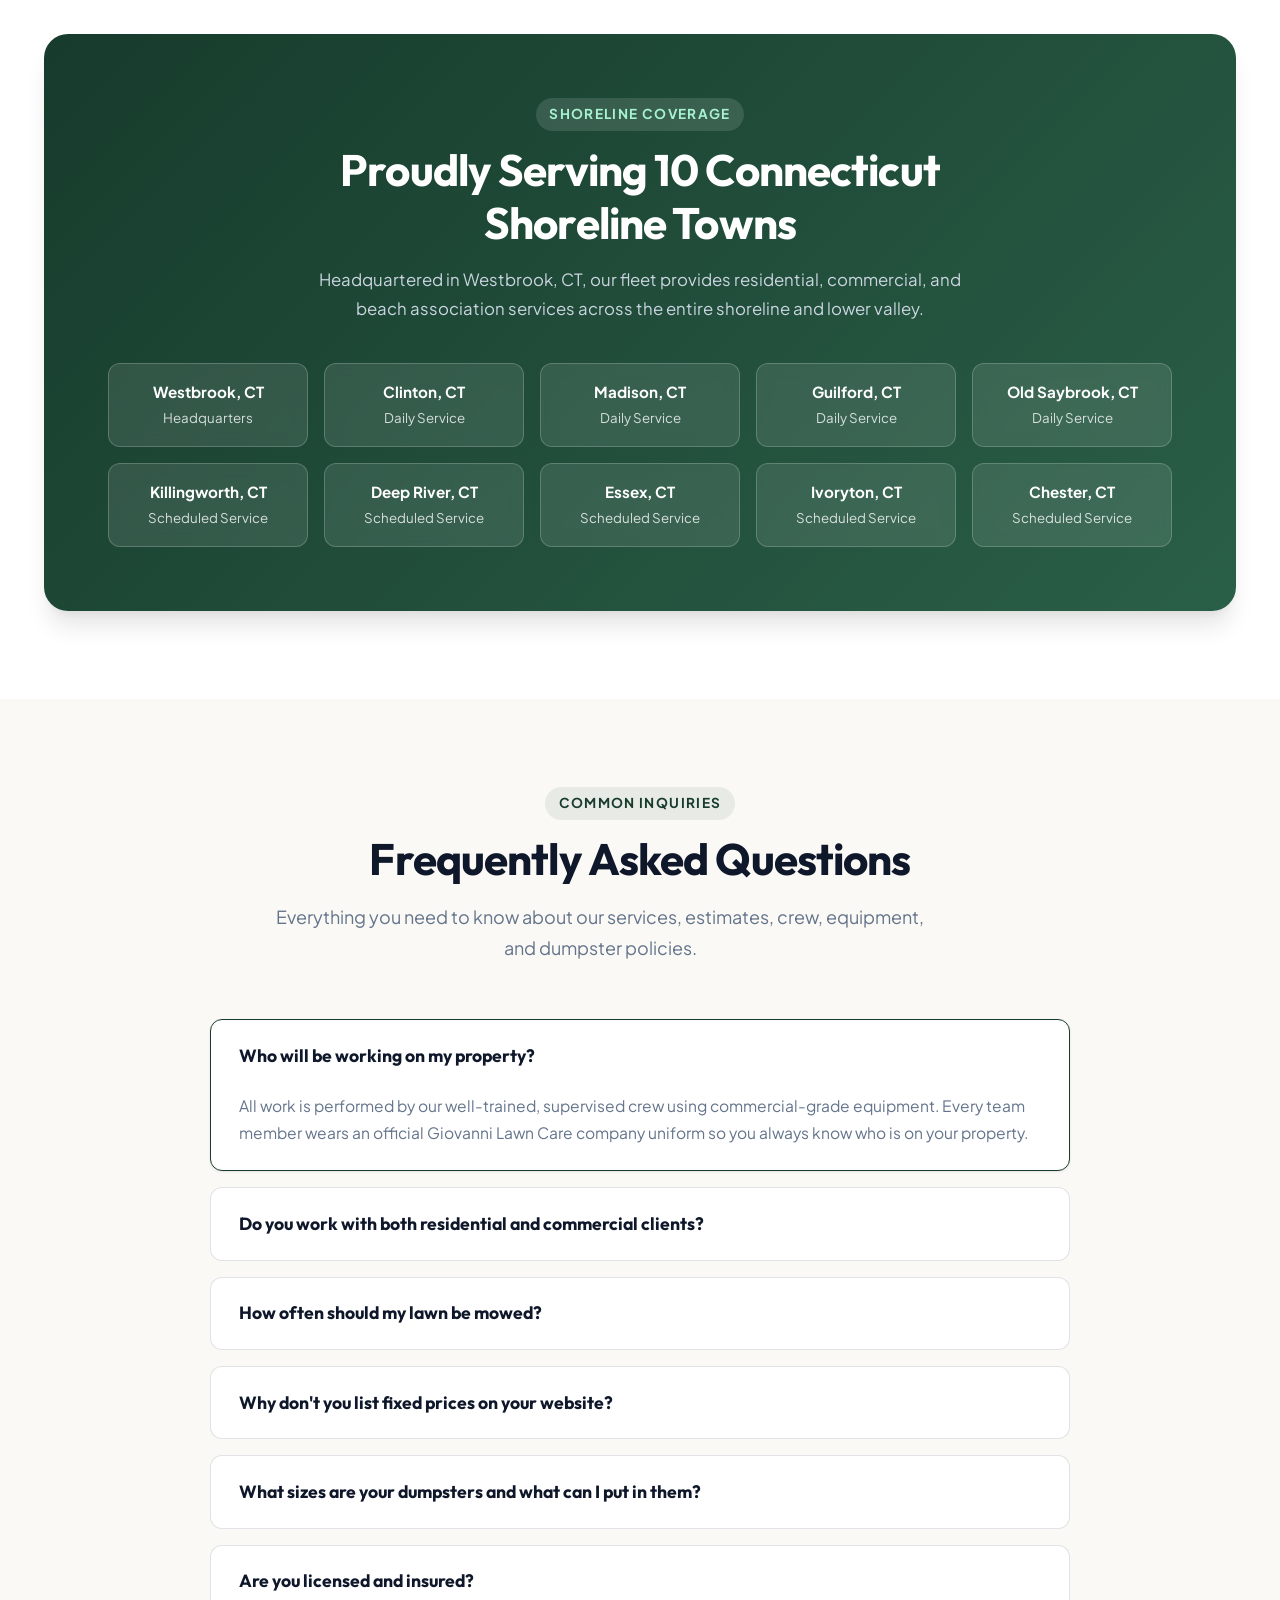
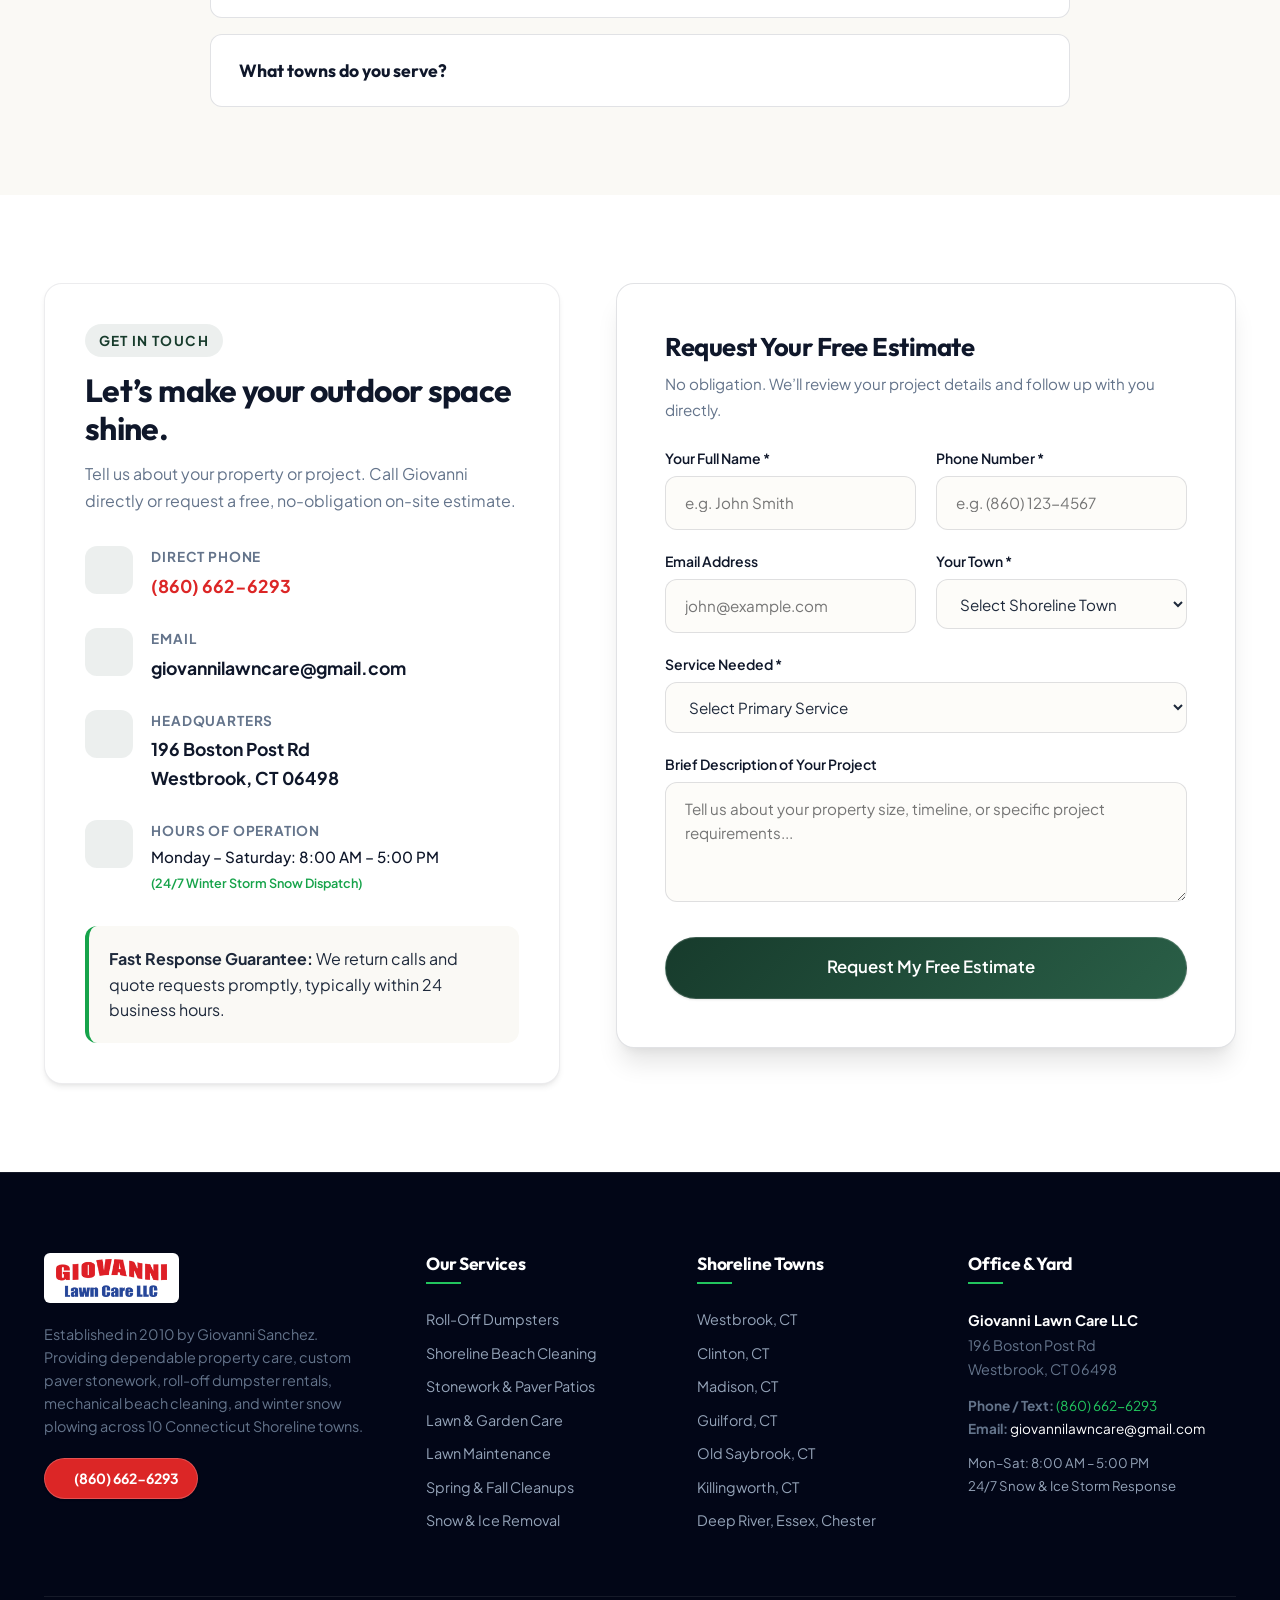
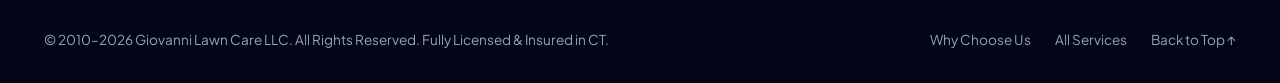
==== commit ed8cc73a: "feat: add stylesheet, update owner image, and refine about sections across pages" ====
--- a/index.html
+++ b/index.html
@@ -16,6 +16,13 @@
   <meta name="description" content="Giovanni Lawn Care LLC provides 4-season property care across the CT Shoreline: lawn maintenance, paver patios & stonework, roll-off dumpster rentals, mechanical beach cleaning, cleanups, and winter snow removal. Call (860) 662-6293.">
   <meta name="keywords" content="Giovanni Lawn Care, Westbrook CT landscaper, Clinton CT landscaping, Madison CT lawn care, shoreline beach cleaning Barber Surf Rake, dumpster rentals Westbrook CT, paver patios, snow removal">
   <link rel="canonical" href="https://giovannilawncare.com/">
+
+  <!-- Favicon -->
+  <link rel="icon" type="image/svg+xml" href="favicon.svg">
+  <link rel="icon" type="image/png" sizes="32x32" href="favicon-32x32.png">
+  <link rel="icon" type="image/png" sizes="16x16" href="favicon-16x16.png">
+  <link rel="apple-touch-icon" sizes="180x180" href="apple-touch-icon.png">
+  <link rel="manifest" href="site.webmanifest">
 
   <!-- Google Fonts: Plus Jakarta Sans & Outfit -->
   <link rel="preconnect" href="https://fonts.googleapis.com">
@@ -890,7 +897,7 @@
     <div class="container">
       <div class="about-grid">
         <div class="about-image-column">
-          <img src="Images/IMG_4633%20(Custom).JPG" alt="Giovanni Sanchez, owner of Giovanni Lawn Care LLC on lawn mower" class="about-main-img" loading="lazy">
+          <img src="Images/Giovanni.jpg" alt="Giovanni Sanchez, owner and founder of Giovanni Lawn Care LLC" class="about-main-img" loading="lazy">
           <div class="experience-badge">
             <span class="exp-years">20+</span>
             <span class="exp-text">Years of Experience</span>
--- a/css/style.css
+++ b/css/style.css
@@ -2186,6 +2186,7 @@
   width: 100%;
   height: 520px;
   object-fit: cover;
+  object-position: center top;
   border-radius: var(--radius-lg);
   box-shadow: var(--shadow-xl);
 }
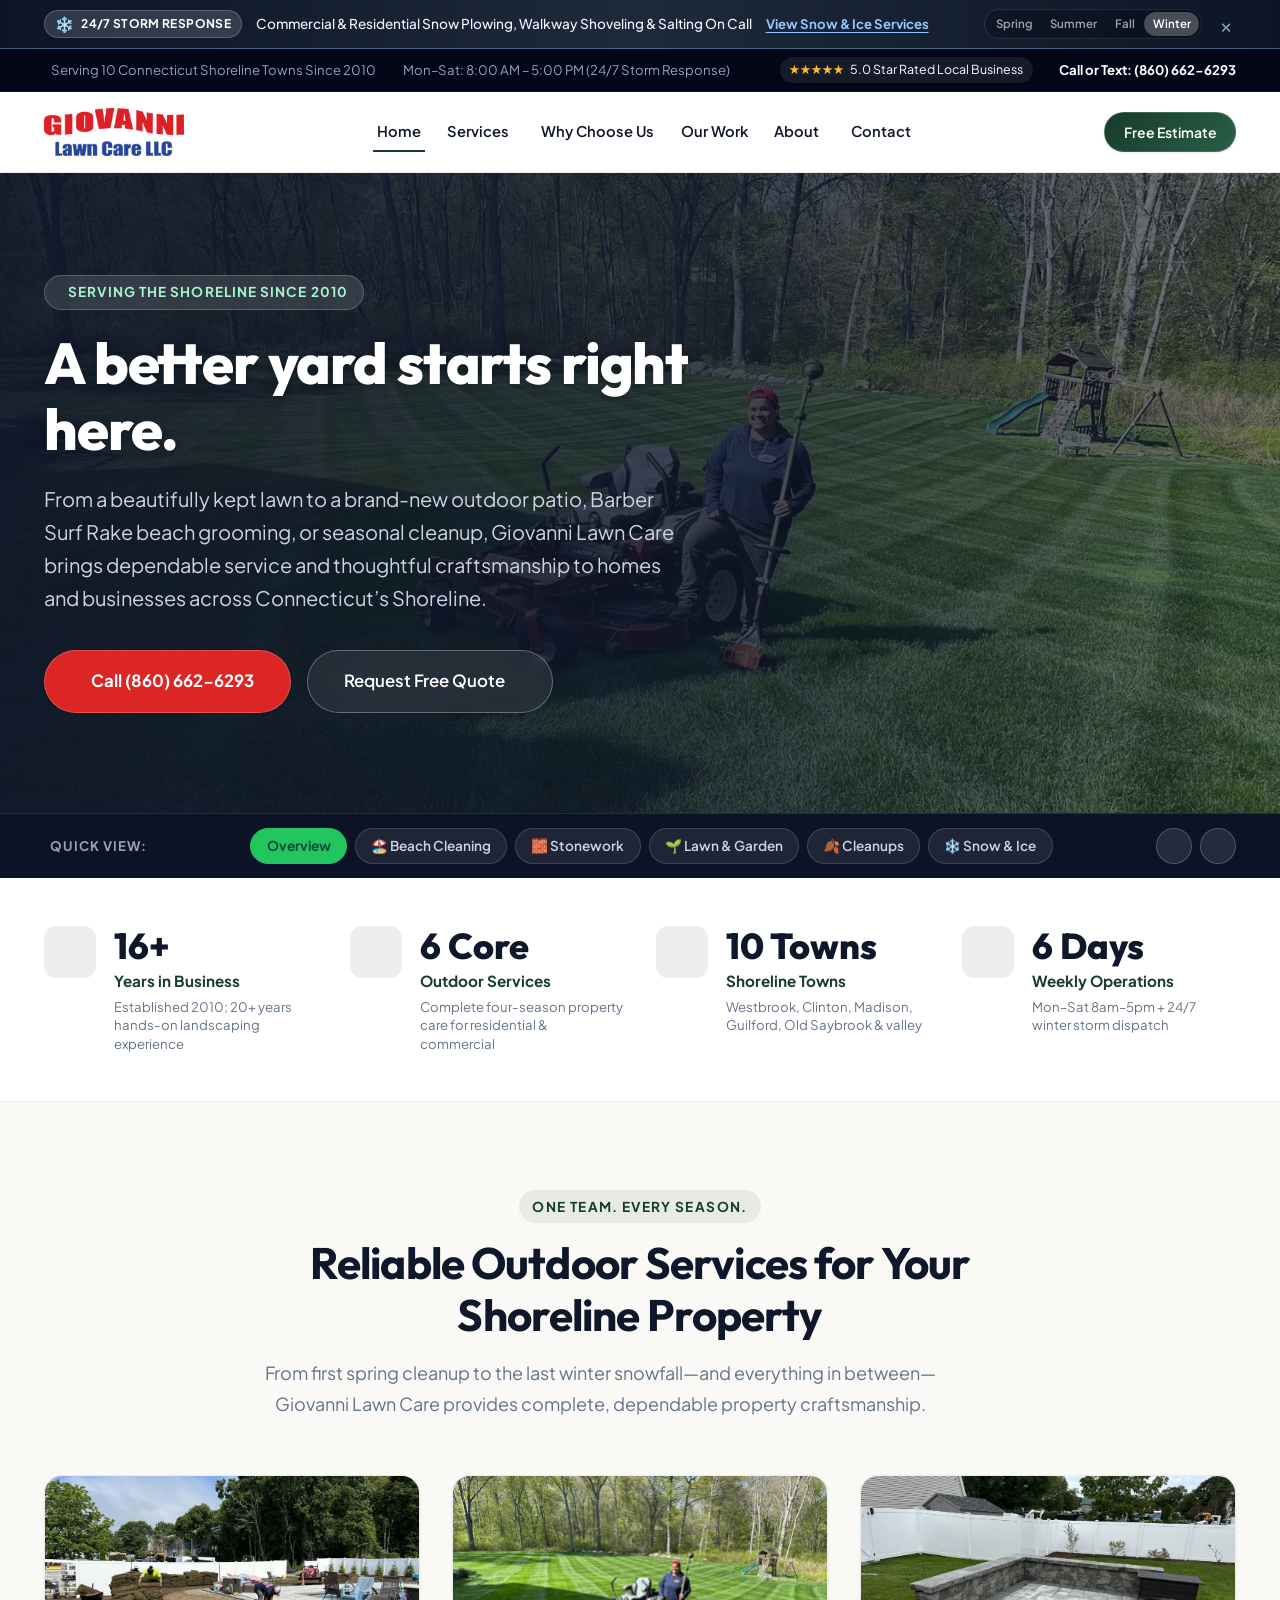
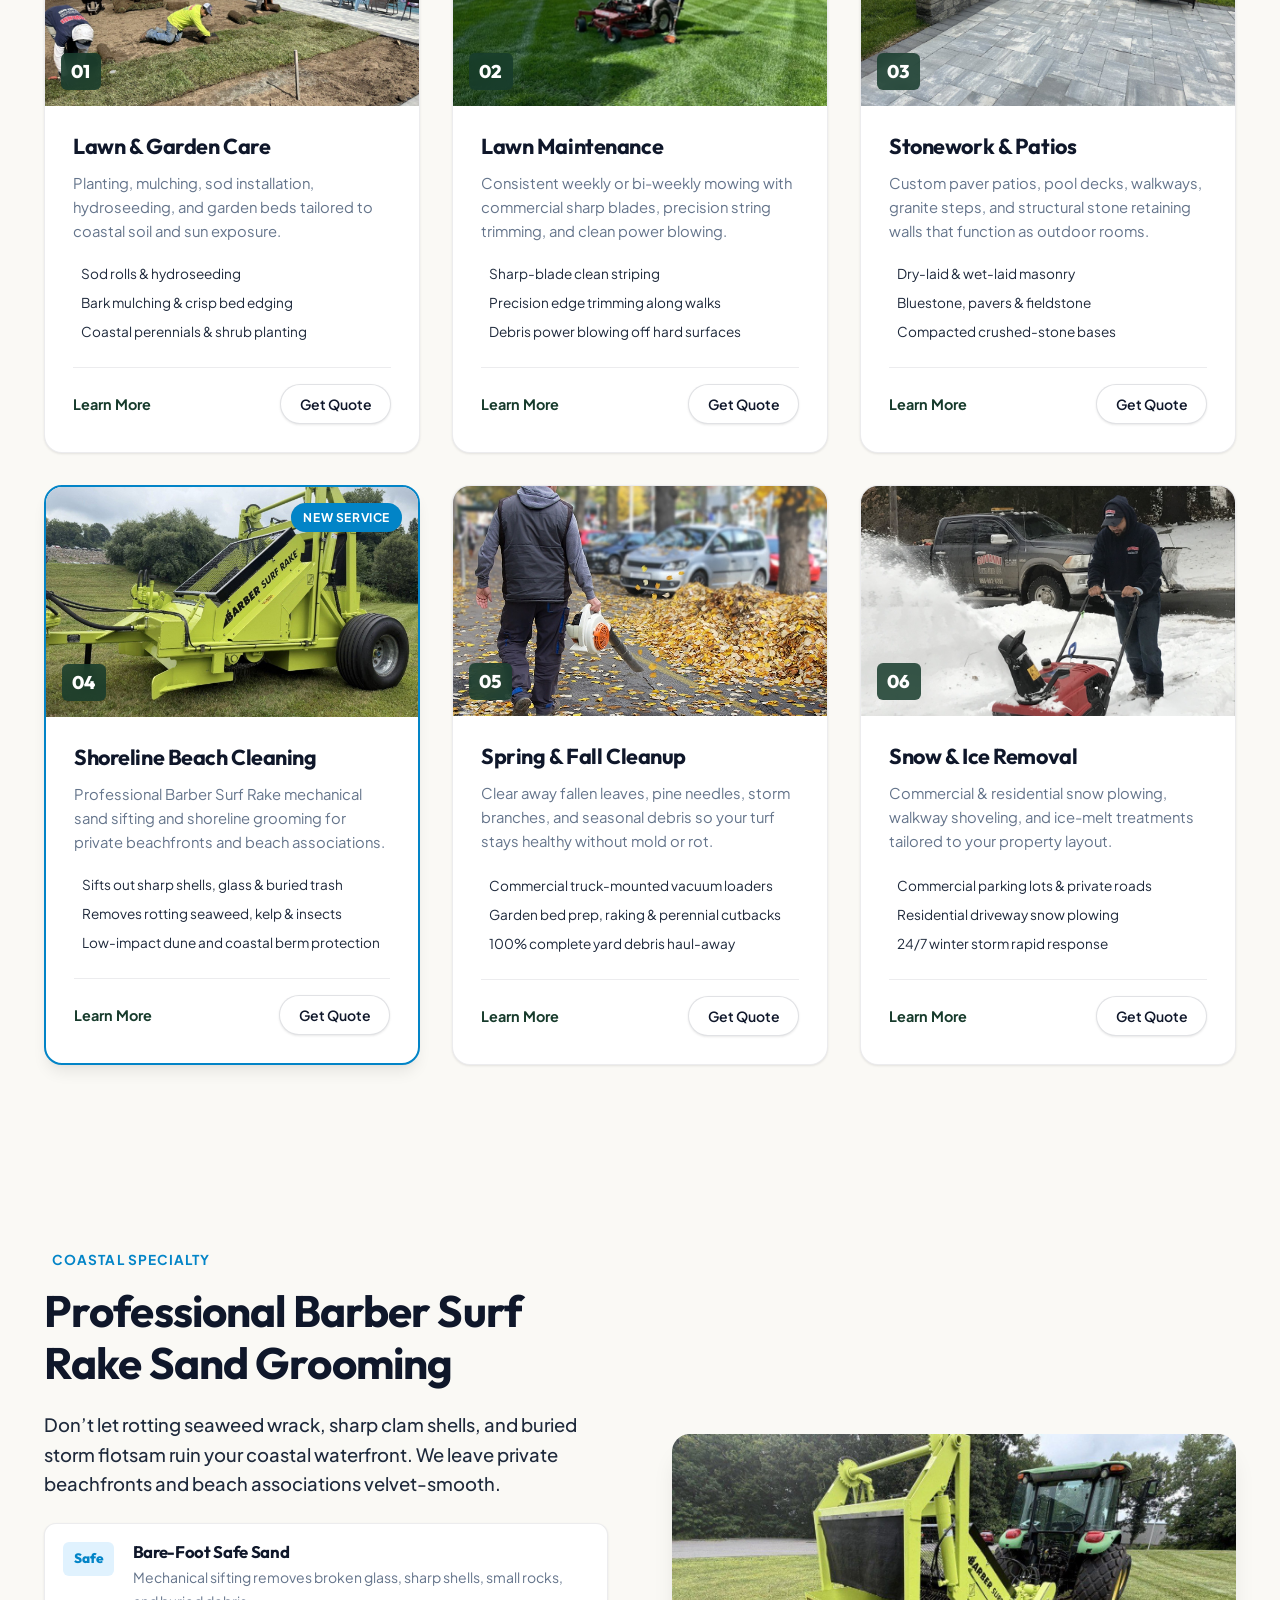
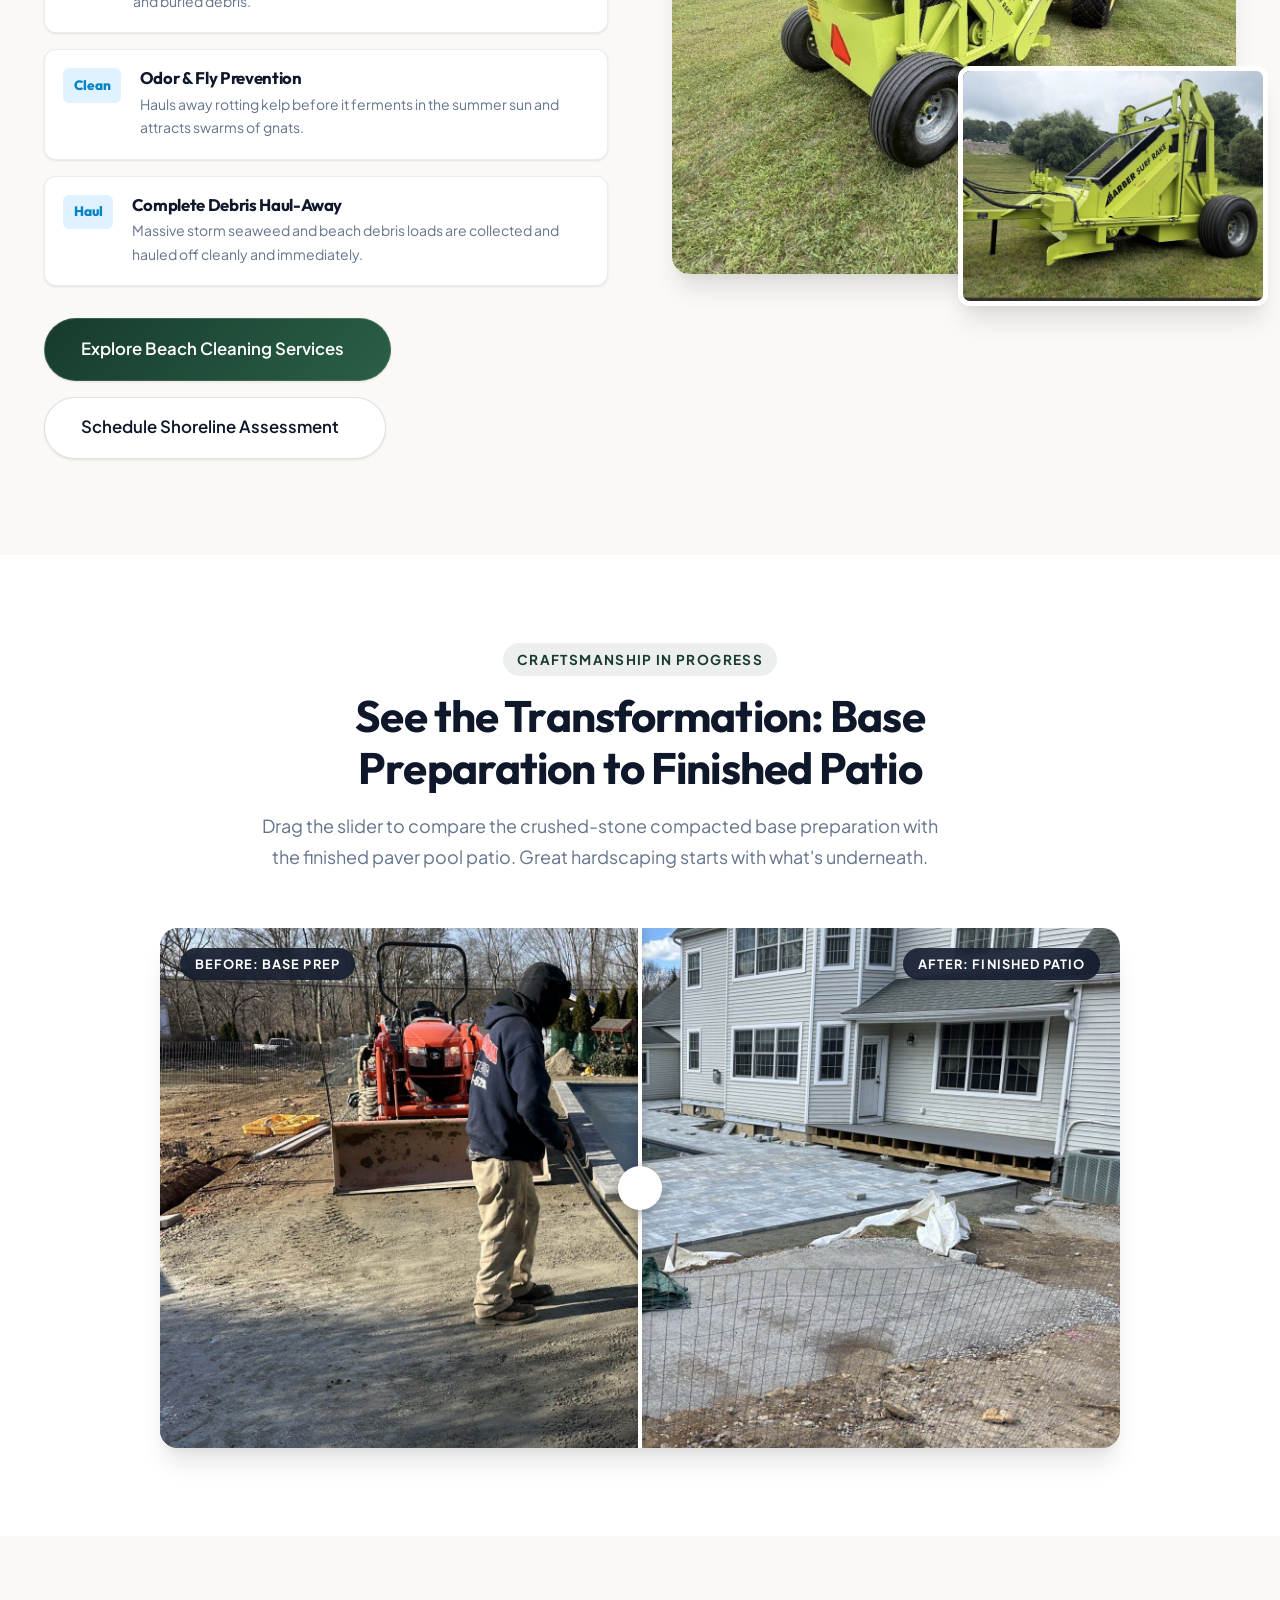
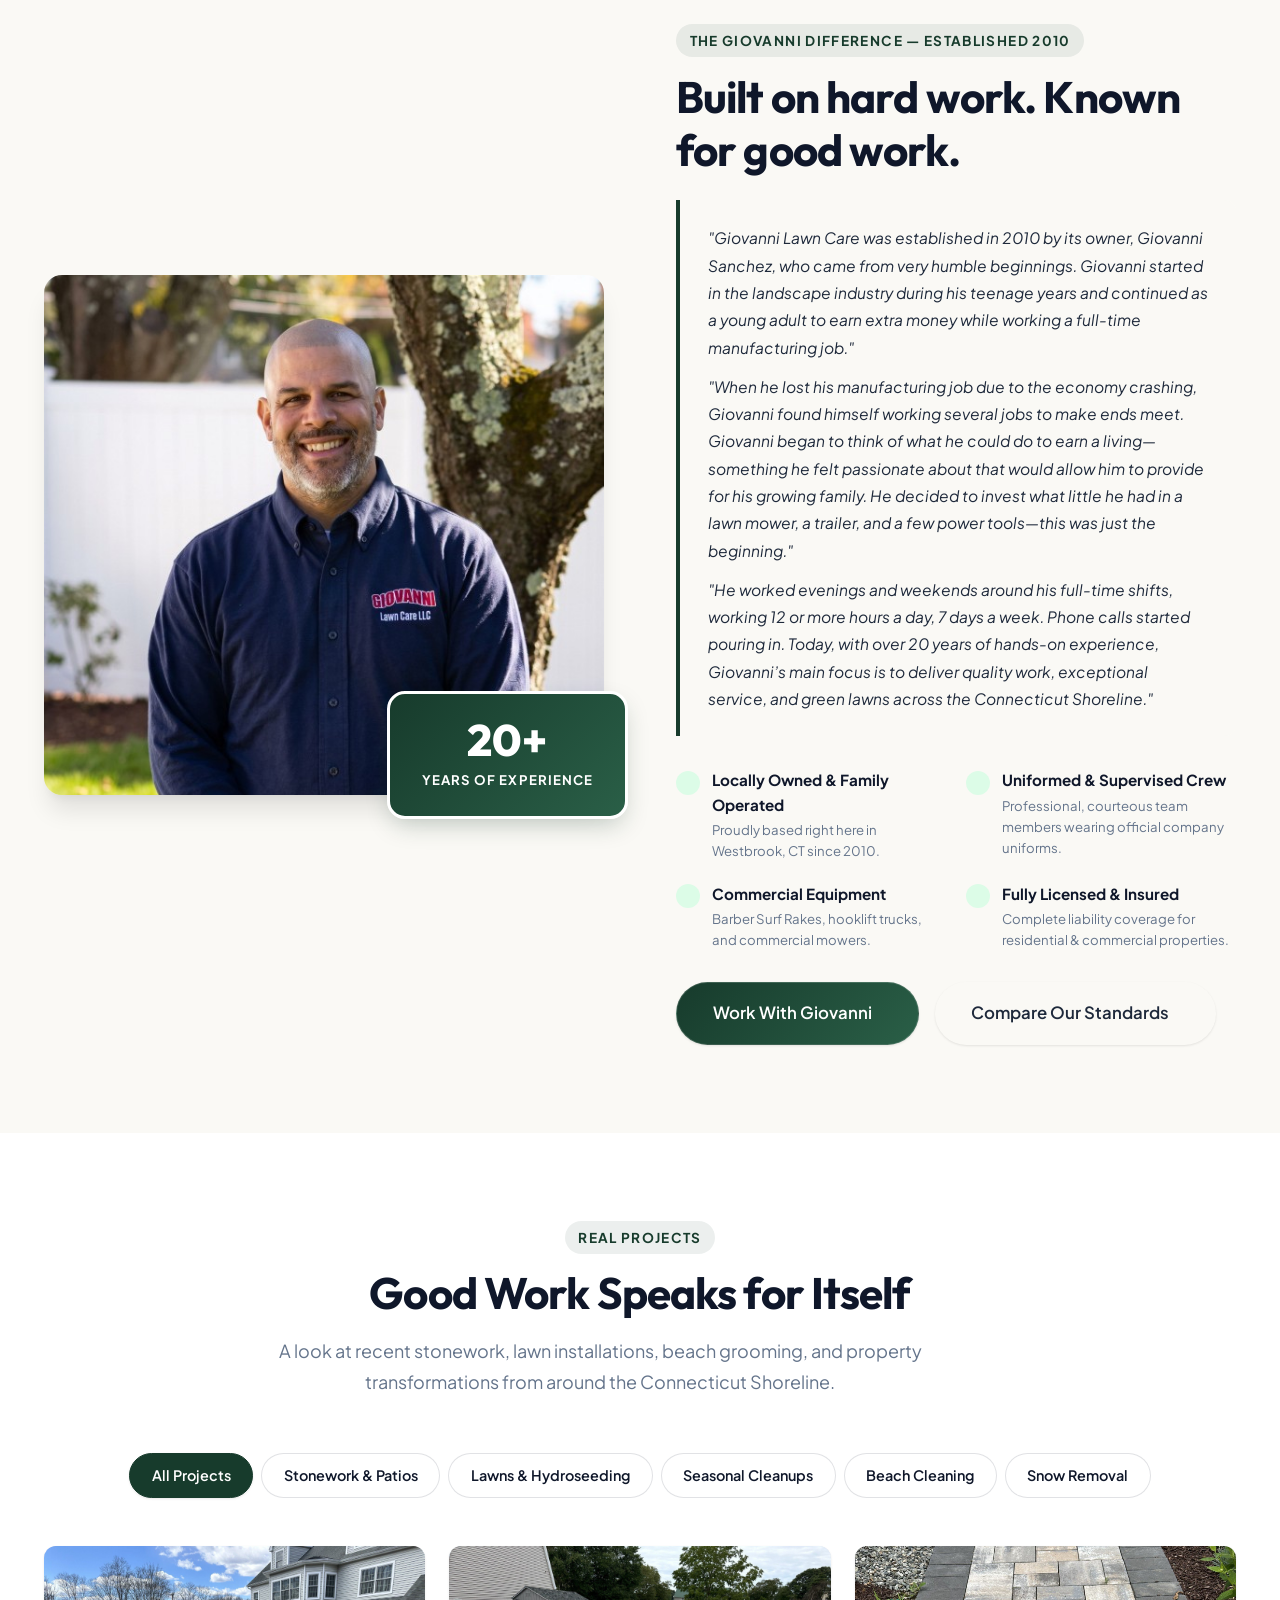
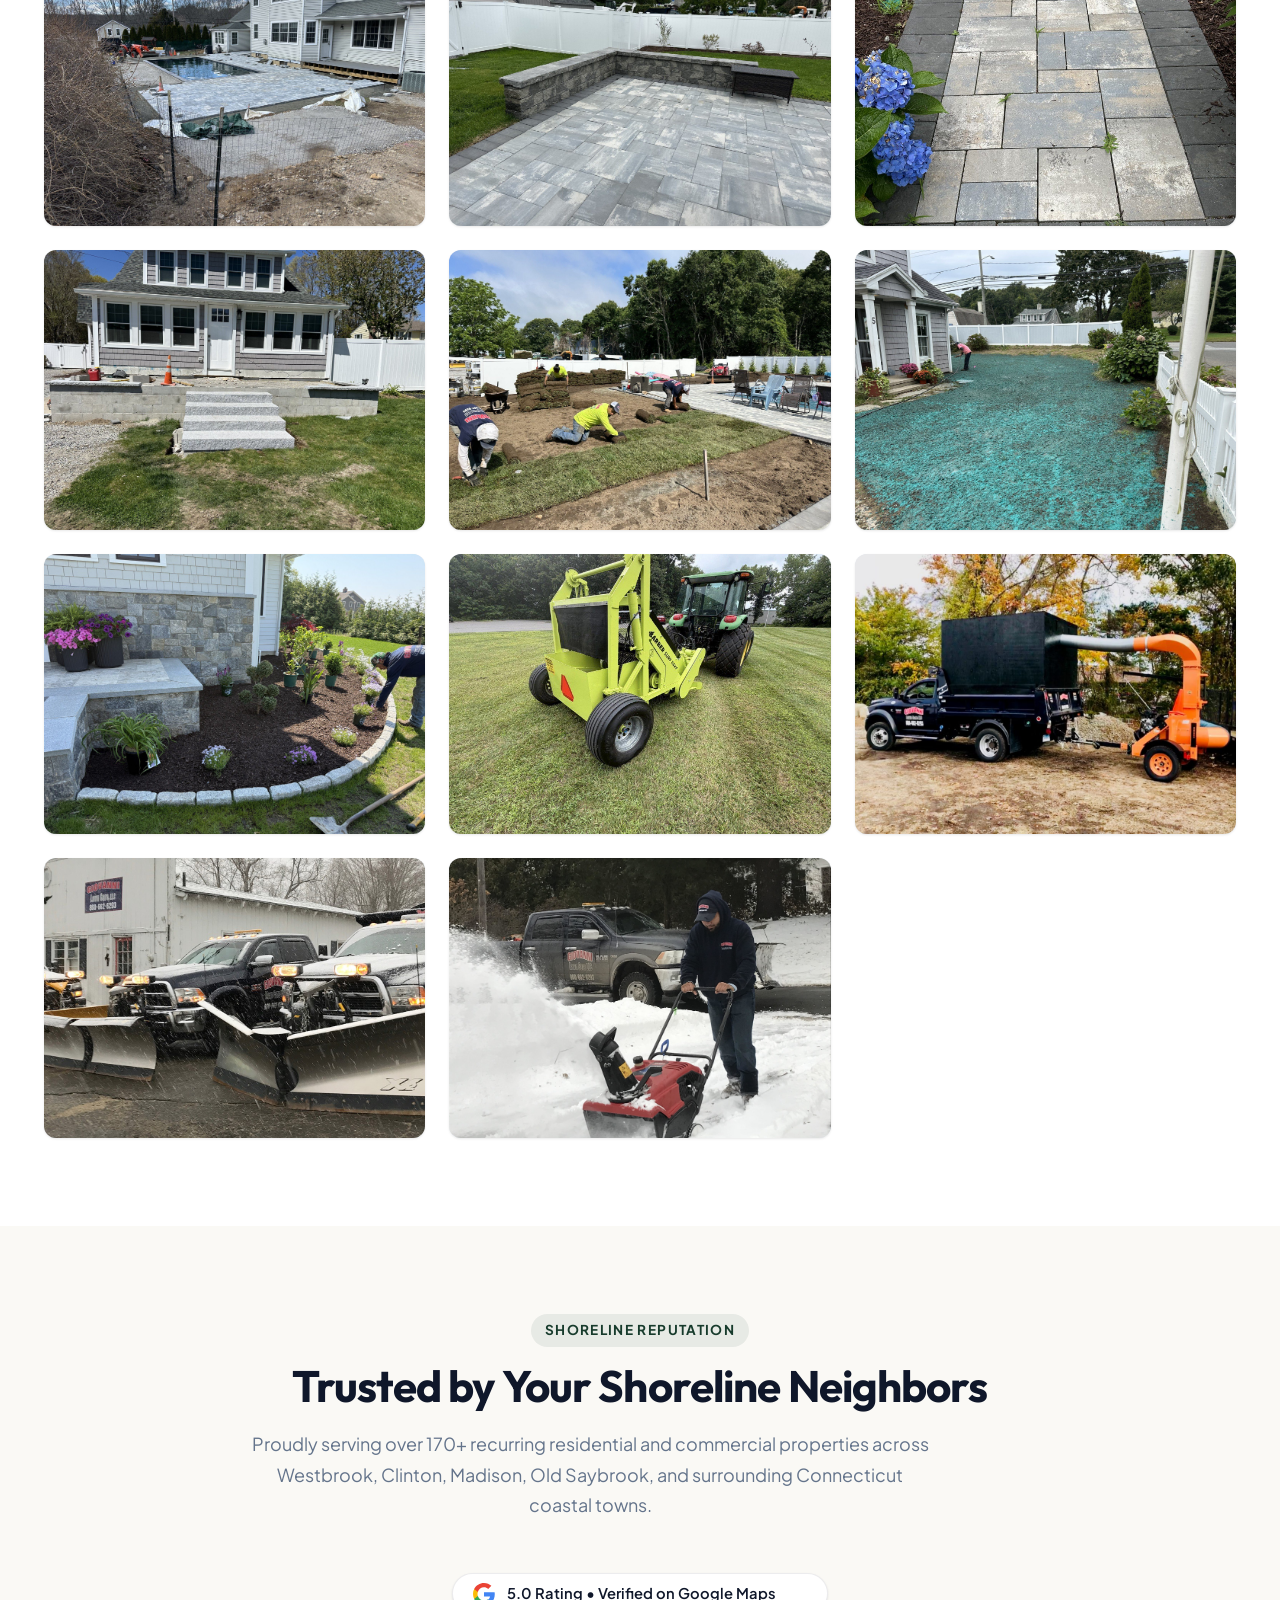
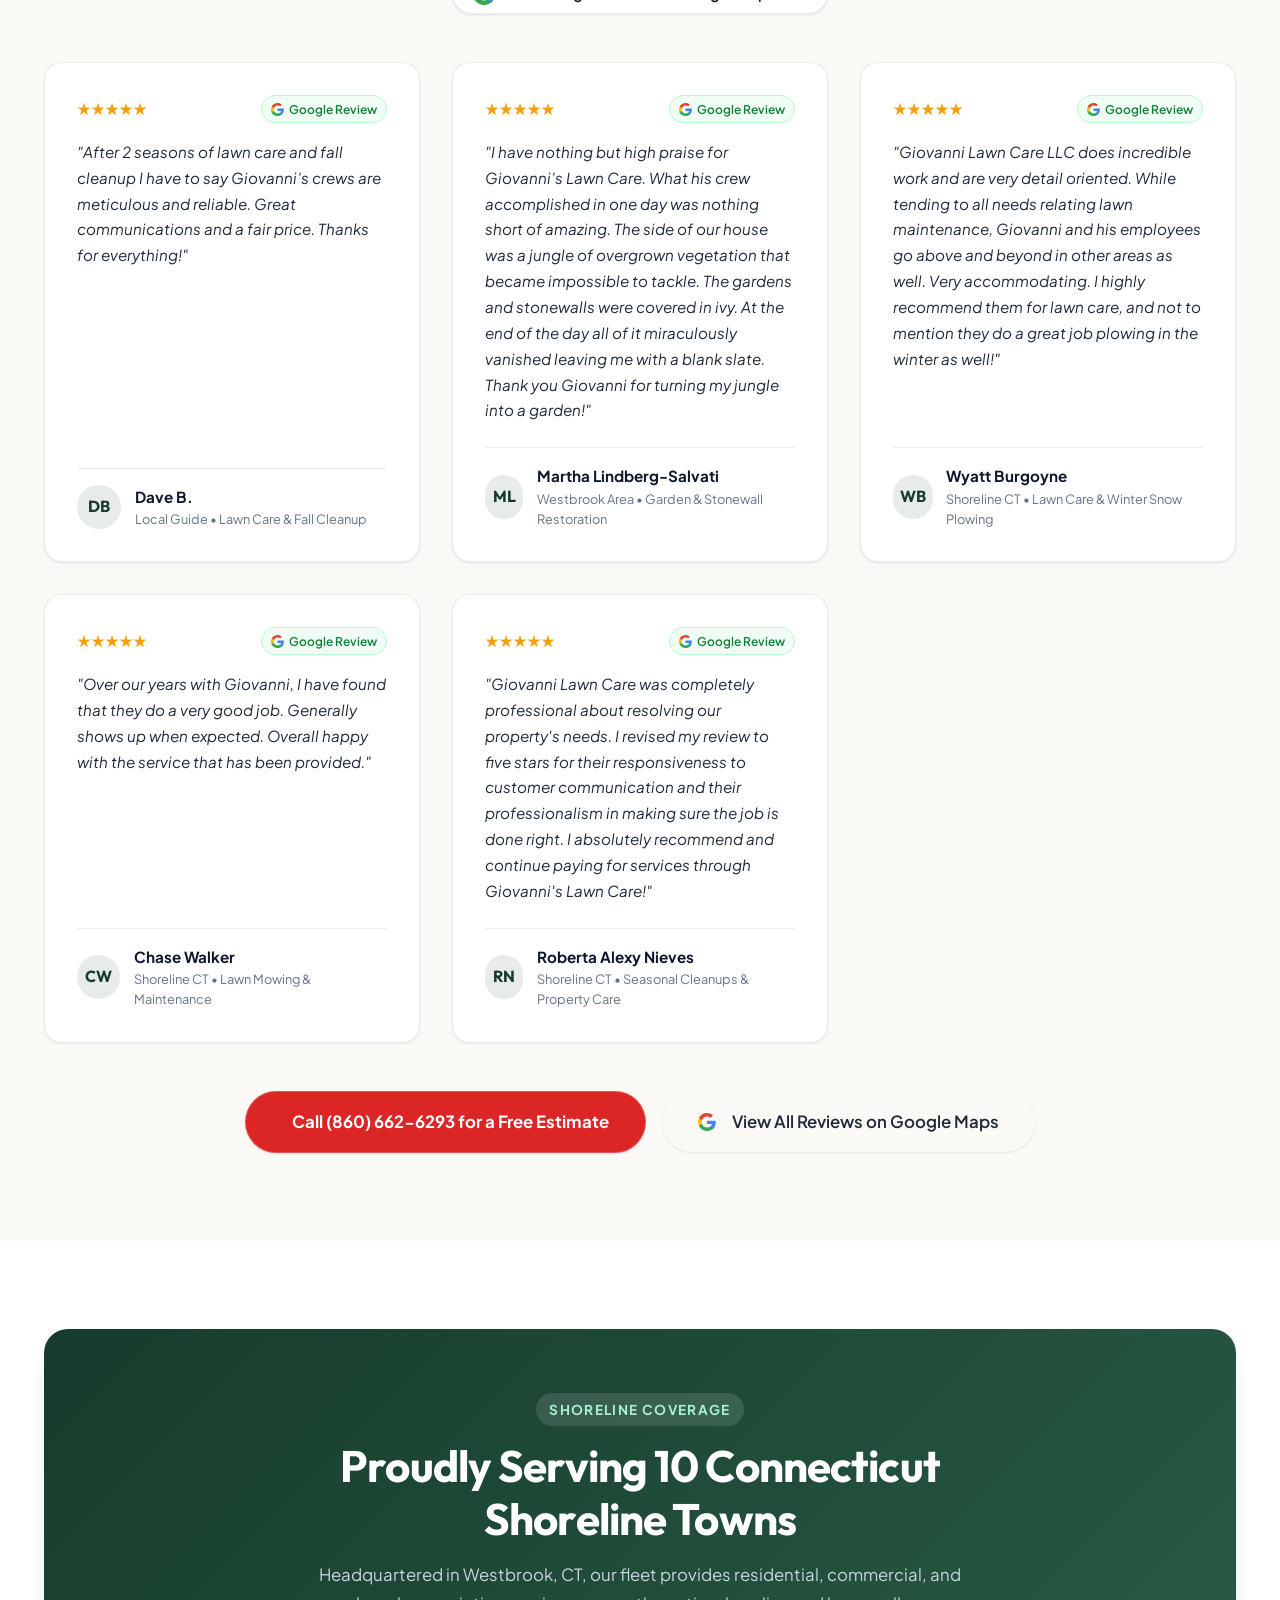
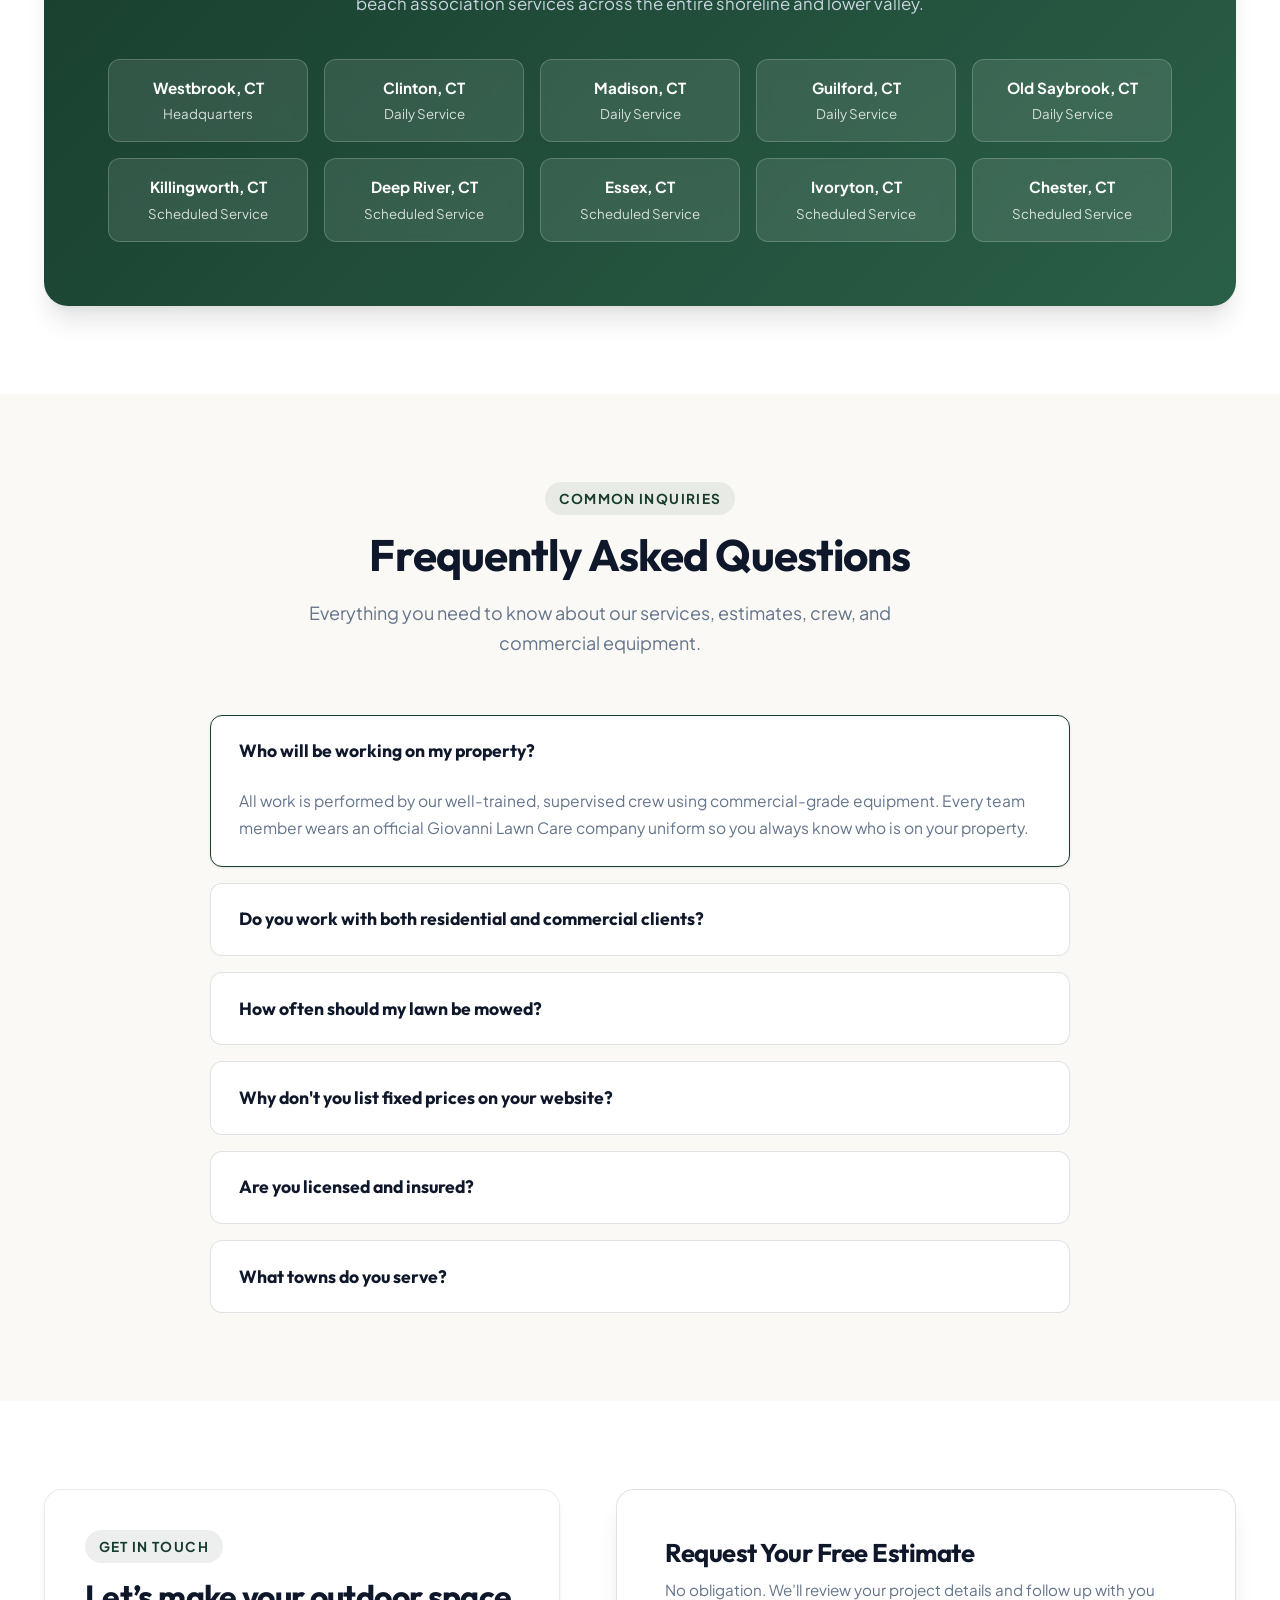
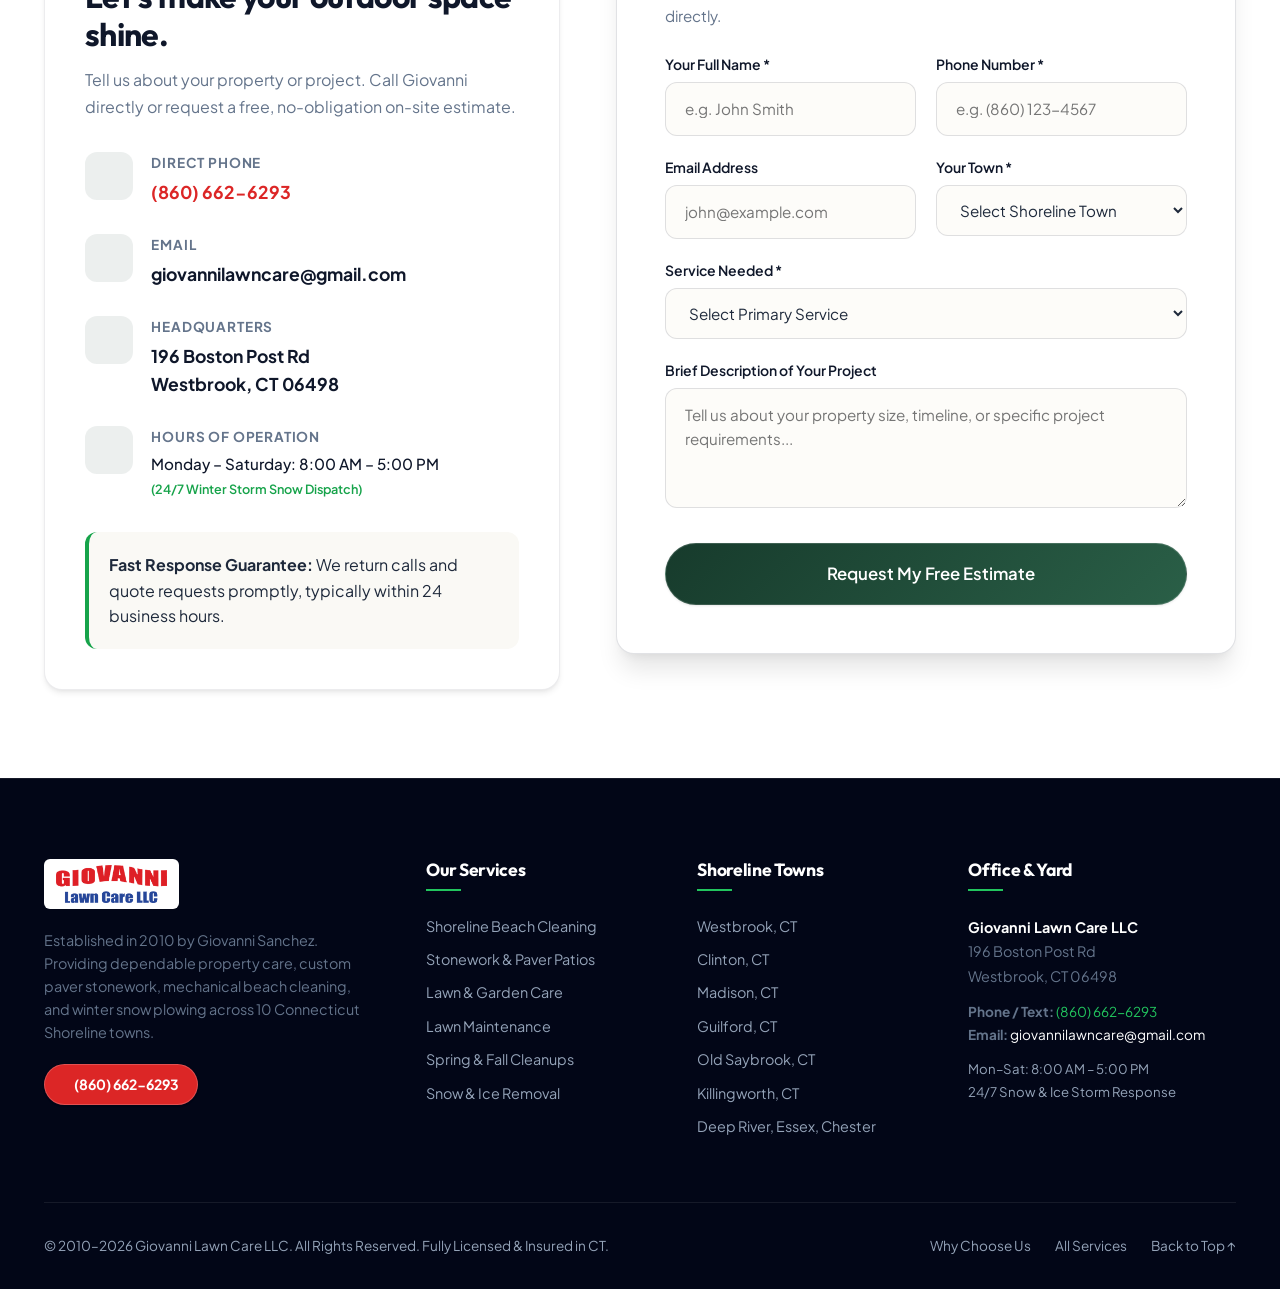
==== commit 34d520be: "refactor: implement responsive design system and styling for seasonal features Roll-Off Dumpster" ====
--- a/index.html
+++ b/index.html
@@ -12,9 +12,9 @@
   </script>
   <meta charset="UTF-8">
   <meta name="viewport" content="width=device-width, initial-scale=1.0">
-  <title>Giovanni Lawn Care LLC | Connecticut Shoreline Landscaping, Dumpsters & Beach Cleaning</title>
-  <meta name="description" content="Giovanni Lawn Care LLC provides 4-season property care across the CT Shoreline: lawn maintenance, paver patios & stonework, roll-off dumpster rentals, mechanical beach cleaning, cleanups, and winter snow removal. Call (860) 662-6293.">
-  <meta name="keywords" content="Giovanni Lawn Care, Westbrook CT landscaper, Clinton CT landscaping, Madison CT lawn care, shoreline beach cleaning Barber Surf Rake, dumpster rentals Westbrook CT, paver patios, snow removal">
+  <title>Giovanni Lawn Care LLC | Connecticut Shoreline Landscaping & Beach Cleaning</title>
+  <meta name="description" content="Giovanni Lawn Care LLC provides 4-season property care across the CT Shoreline: lawn maintenance, paver patios & stonework, mechanical beach cleaning, cleanups, and winter snow removal. Call (860) 662-6293.">
+  <meta name="keywords" content="Giovanni Lawn Care, Westbrook CT landscaper, Clinton CT landscaping, Madison CT lawn care, shoreline beach cleaning Barber Surf Rake, paver patios, snow removal">
   <link rel="canonical" href="https://giovannilawncare.com/">
 
   <!-- Favicon -->
@@ -71,7 +71,7 @@
   }
   </script>
 </head>
-<body>
+<body class="hide-dumpsters">
 
   <!-- ==========================================================================
        DYNAMIC SEASONAL ALERT BANNER
@@ -84,7 +84,7 @@
           <span class="seasonal-label" id="seasonalLabel">Fall Property Care</span>
         </span>
         <span class="seasonal-message" id="seasonalMessage">
-          Curbside Leaf Vacuuming, Yard Cleanups & Roll-Off Dumpster Rentals Filling Up Fast
+          Curbside Leaf Vacuuming, Yard Cleanups & Property Care Filling Up Fast
         </span>
         <a href="spring-fall-cleanup.html" class="seasonal-cta" id="seasonalCta">
           <span id="seasonalCtaText">Schedule Fall Cleanup</span>
@@ -154,7 +154,7 @@
               Services <i data-lucide="chevron-down"></i>
             </a>
             <div class="dropdown-menu">
-              <a href="dumpster-rentals.html" class="dropdown-link">
+              <a href="dumpster-rentals.html" class="dropdown-link dumpster-feature">
                 <span>Roll-Off Dumpster Rentals</span>
                 <span class="badge-featured">Popular</span>
               </a>
@@ -237,7 +237,7 @@
       <a href="index.html" class="mobile-nav-link active">Home</a>
       <span class="mobile-nav-link" style="color: var(--primary); font-weight: 700;">Services</span>
       <div class="mobile-services-list">
-        <a href="dumpster-rentals.html">🚛 Roll-Off Dumpster Rentals (Featured)</a>
+        <a href="dumpster-rentals.html" class="dumpster-feature">🚛 Roll-Off Dumpster Rentals (Featured)</a>
         <a href="beach-cleaning.html">🏖️ Shoreline Beach Cleaning (New)</a>
         <a href="stonework.html">🧱 Stonework & Paver Patios</a>
         <a href="lawn-garden-care.html">🌱 Lawn & Garden Care</a>
@@ -285,7 +285,7 @@
             </span>
             <h1 class="hero-title">A better yard starts right here.</h1>
             <p class="hero-desc">
-              From a beautifully kept lawn to a brand-new outdoor patio, Barber Surf Rake beach grooming, or roll-off dumpster rental, Giovanni Lawn Care brings dependable service and thoughtful craftsmanship to homes and businesses across Connecticut’s Shoreline.
+              From a beautifully kept lawn to a brand-new outdoor patio, Barber Surf Rake beach grooming, or seasonal cleanup, Giovanni Lawn Care brings dependable service and thoughtful craftsmanship to homes and businesses across Connecticut’s Shoreline.
             </p>
             <div class="hero-actions">
               <a href="tel:+18606626293" class="btn btn-call btn-lg">
@@ -300,7 +300,7 @@
       </article>
 
       <!-- Slide 2: Dumpster Rentals (High Priority SEO) -->
-      <article class="hero-slide" data-season="dumpsters">
+      <article class="hero-slide dumpster-feature" data-season="dumpsters">
         <img src="Images/Dumpster_Rentals_Truck_Trailer_01.jpg" alt="Giovanni Lawn Care hooklift dumpster truck on Connecticut shoreline road" class="hero-bg-img">
         <div class="hero-overlay"></div>
         <div class="container">
@@ -460,7 +460,7 @@
           </div>
           <div class="season-pills">
             <button class="season-pill active" data-season="overview">Overview</button>
-            <button class="season-pill" data-season="dumpsters">🚛 Dumpsters</button>
+            <button class="season-pill dumpster-feature" data-season="dumpsters">🚛 Dumpsters</button>
             <button class="season-pill" data-season="beach">🏖️ Beach Cleaning</button>
             <button class="season-pill" data-season="stonework">🧱 Stonework</button>
             <button class="season-pill" data-season="lawn">🌱 Lawn & Garden</button>
@@ -497,7 +497,7 @@
         <div class="stat-item">
           <div class="stat-icon"><i data-lucide="layers"></i></div>
           <div class="stat-info">
-            <div class="stat-number" data-target="7" data-suffix=" Core">7 Core</div>
+            <div class="stat-number" data-target="6" data-suffix=" Core" id="coreServicesStat">6 Core</div>
             <div class="stat-title">Outdoor Services</div>
             <div class="stat-desc">Complete four-season property care for residential & commercial</div>
           </div>
@@ -613,7 +613,7 @@
         </article>
 
         <!-- 04: Dumpster Rentals (Featured) -->
-        <article class="service-card" style="border: 2px solid var(--accent); box-shadow: var(--shadow-lg);">
+        <article class="service-card dumpster-feature" style="border: 2px solid var(--accent); box-shadow: var(--shadow-lg);">
           <div class="service-card-img-wrap">
             <span class="service-num">04</span>
             <span class="service-card-badge badge-new-service">High Demand</span>
@@ -641,7 +641,7 @@
         <!-- 05: Beach Cleaning (Featured) -->
         <article class="service-card" style="border: 2px solid #0284c7; box-shadow: var(--shadow-lg);">
           <div class="service-card-img-wrap">
-            <span class="service-num">05</span>
+            <span class="service-num">04</span>
             <span class="service-card-badge" style="background: #0284c7;">New Service</span>
             <img src="Images/Beach_Cleaning_Barber_Surf_Rake_Equipment.jpeg" alt="Barber Surf Rake Beach Cleaning equipment" class="service-card-img" loading="lazy">
           </div>
@@ -667,7 +667,7 @@
         <!-- 06: Spring & Fall Cleanup -->
         <article class="service-card">
           <div class="service-card-img-wrap">
-            <span class="service-num">06</span>
+            <span class="service-num">05</span>
             <img src="Images/leaf_blower.jpg" alt="Commercial leaf cleanup with high-powered leaf blower" class="service-card-img" loading="lazy">
           </div>
           <div class="service-card-body">
@@ -692,7 +692,7 @@
         <!-- 07: Snow & Ice Removal -->
         <article class="service-card">
           <div class="service-card-img-wrap">
-            <span class="service-num">07</span>
+            <span class="service-num">06</span>
             <img src="Images/unnamed-1-scaled.jpg" alt="Giovanni crew snowblowing driveway with plow truck" class="service-card-img" loading="lazy">
           </div>
           <div class="service-card-body">
@@ -721,7 +721,7 @@
   <!-- ==========================================================================
        FEATURE SPOTLIGHT 1: ROLL-OFF DUMPSTER RENTALS
        ========================================================================== -->
-  <section class="feature-spotlight" id="dumpsters-spotlight">
+  <section class="feature-spotlight dumpster-feature" id="dumpsters-spotlight">
     <div class="container">
       <div class="spotlight-grid">
         <div class="spotlight-images">
@@ -835,10 +835,10 @@
               </div>
             </div>
             <div class="step-card">
-              <span class="step-badge" style="color: #0284c7; background: #e0f2fe;">Dual</span>
+              <span class="step-badge" style="color: #0284c7; background: #e0f2fe;">Haul</span>
               <div class="step-info">
-                <h4>Dumpster Support Included</h4>
-                <p>We own our roll-off dumpsters, meaning massive storm debris loads are hauled off immediately.</p>
+                <h4>Complete Debris Haul-Away</h4>
+                <p>Massive storm seaweed and beach debris loads are collected and hauled off cleanly and immediately.</p>
               </div>
             </div>
           </div>
@@ -982,7 +982,7 @@
         <button class="filter-btn active" data-filter="all">All Projects</button>
         <button class="filter-btn" data-filter="stonework">Stonework & Patios</button>
         <button class="filter-btn" data-filter="lawn">Lawns & Hydroseeding</button>
-        <button class="filter-btn" data-filter="dumpsters">Dumpsters & Cleanups</button>
+        <button class="filter-btn" data-filter="dumpsters">Seasonal Cleanups</button>
         <button class="filter-btn" data-filter="beach">Beach Cleaning</button>
         <button class="filter-btn" data-filter="winter">Snow Removal</button>
       </div>
@@ -1063,7 +1063,7 @@
         </div>
 
         <!-- 9: Hooklift Dumpster Truck Delivery -->
-        <div class="gallery-item" data-category="dumpsters">
+        <div class="gallery-item dumpster-feature" data-category="dumpsters">
           <img src="Images/Dumpster_Rentals_Truck_Trailer_01.jpg" alt="Giovanni Hooklift Truck Carrying Dumpster Container" class="gallery-thumb" loading="lazy">
           <div class="gallery-overlay">
             <span class="gallery-category">Dumpsters & Cleanups</span>
@@ -1075,7 +1075,7 @@
         <div class="gallery-item" data-category="dumpsters">
           <img src="Images/IMG_1567-Medium-1024x738-1.jpg" alt="Leaf Vacuum Truck for Fall Cleanup" class="gallery-thumb" loading="lazy">
           <div class="gallery-overlay">
-            <span class="gallery-category">Dumpsters & Cleanups</span>
+            <span class="gallery-category">Seasonal Cleanups</span>
             <div class="gallery-item-title">Commercial Leaf Vacuum Loader</div>
           </div>
         </div>
@@ -1266,7 +1266,7 @@
         </article>
 
         <!-- Review 6: Thomas C. (Roll-Off Dumpsters) -->
-        <article class="review-card">
+        <article class="review-card dumpster-feature">
           <div class="review-header">
             <div class="review-stars">★★★★★</div>
             <span class="google-badge-tag">
@@ -1383,7 +1383,7 @@
         <span class="section-label">Common Inquiries</span>
         <h2 class="section-title">Frequently Asked Questions</h2>
         <p class="section-desc">
-          Everything you need to know about our services, estimates, crew, equipment, and dumpster policies.
+          Everything you need to know about our services, estimates, crew, and commercial equipment.
         </p>
       </div>
 
@@ -1442,7 +1442,7 @@
         </div>
 
         <!-- FAQ 5 -->
-        <div class="faq-item">
+        <div class="faq-item dumpster-feature">
           <button class="faq-question">
             <span>What sizes are your dumpsters and what can I put in them?</span>
             <i data-lucide="chevron-down"></i>
@@ -1462,7 +1462,7 @@
           </button>
           <div class="faq-answer">
             <p>
-              Yes! Giovanni Lawn Care LLC is fully licensed and insured for residential and commercial landscaping, hardscaping, snow removal, and roll-off dumpster services in Connecticut.
+              Yes! Giovanni Lawn Care LLC is fully licensed and insured for residential and commercial landscaping, hardscaping, beach cleaning, and snow removal services in Connecticut.
             </p>
           </div>
         </div>
@@ -1593,7 +1593,7 @@
               <label class="form-label" for="userService">Service Needed *</label>
               <select id="userService" name="service" class="form-control" required>
                 <option value="" disabled selected>Select Primary Service</option>
-                <optgroup label="Roll-Off Dumpsters (Available Sizes)">
+                <optgroup label="Roll-Off Dumpsters (Available Sizes)" class="dumpster-feature">
                   <option value="12-Yard Dumpster Rental">12-Yard Dumpster (Small Cleanouts & Yard Waste)</option>
                   <option value="15-Yard Dumpster Rental">15-Yard Dumpster (Medium Remodels & Cleanouts)</option>
                   <option value="20-Yard Dumpster Rental">20-Yard Dumpster (Most Popular - Multi-Room & Renovations)</option>
@@ -1640,7 +1640,7 @@
         <div class="footer-col">
           <img src="Images/LOGO-327x112-1-1.png" alt="Giovanni Lawn Care LLC Logo" style="height: 50px; width: auto; margin-bottom: 1.25rem; background: #ffffff; padding: 6px 12px; border-radius: var(--radius-sm);">
           <p style="font-size: 0.9rem; line-height: 1.6; margin-bottom: 1.25rem;">
-            Established in 2010 by Giovanni Sanchez. Providing dependable property care, custom paver stonework, roll-off dumpster rentals, mechanical beach cleaning, and winter snow plowing across 10 Connecticut Shoreline towns.
+            Established in 2010 by Giovanni Sanchez. Providing dependable property care, custom paver stonework, mechanical beach cleaning, and winter snow plowing across 10 Connecticut Shoreline towns.
           </p>
           <div style="display: flex; gap: 0.5rem;">
             <a href="tel:+18606626293" class="btn btn-call btn-sm">
@@ -1653,7 +1653,7 @@
         <div class="footer-col">
           <h4>Our Services</h4>
           <div class="footer-links">
-            <a href="dumpster-rentals.html">Roll-Off Dumpsters</a>
+            <a href="dumpster-rentals.html" class="dumpster-feature">Roll-Off Dumpsters</a>
             <a href="beach-cleaning.html">Shoreline Beach Cleaning</a>
             <a href="stonework.html">Stonework & Paver Patios</a>
             <a href="lawn-garden-care.html">Lawn & Garden Care</a>
--- a/css/style.css
+++ b/css/style.css
@@ -64,6 +64,13 @@
   --header-height: 80px;
 }
 
+/* --- Feature Toggle: Roll-Off Dumpster Rentals ---
+   Set body.hide-dumpsters (controlled via ENABLE_DUMPSTER_RENTALS in js/main.js)
+   to hide all dumpster rental sections, nav items, and options across the site. */
+body.hide-dumpsters .dumpster-feature {
+  display: none !important;
+}
+
 /* --- Base & Reset --- */
 *, *::before, *::after {
   box-sizing: border-box;
